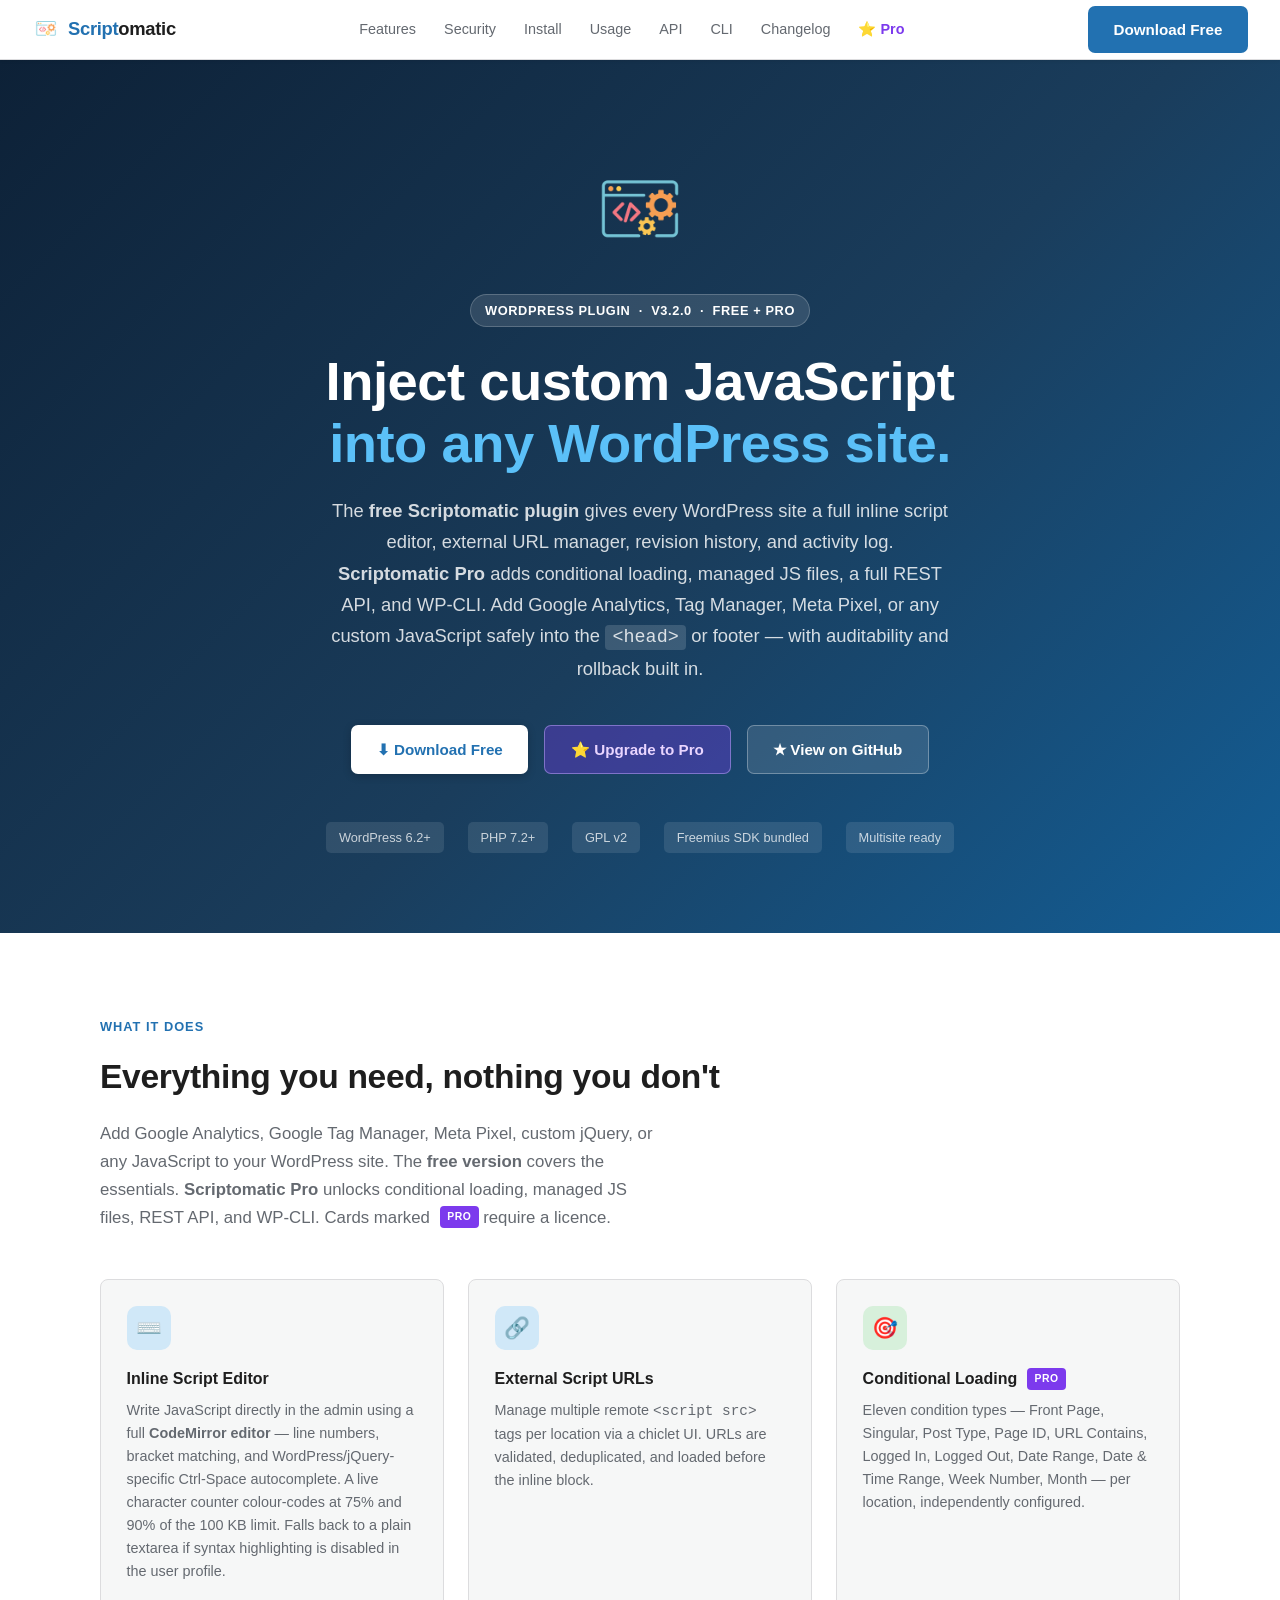
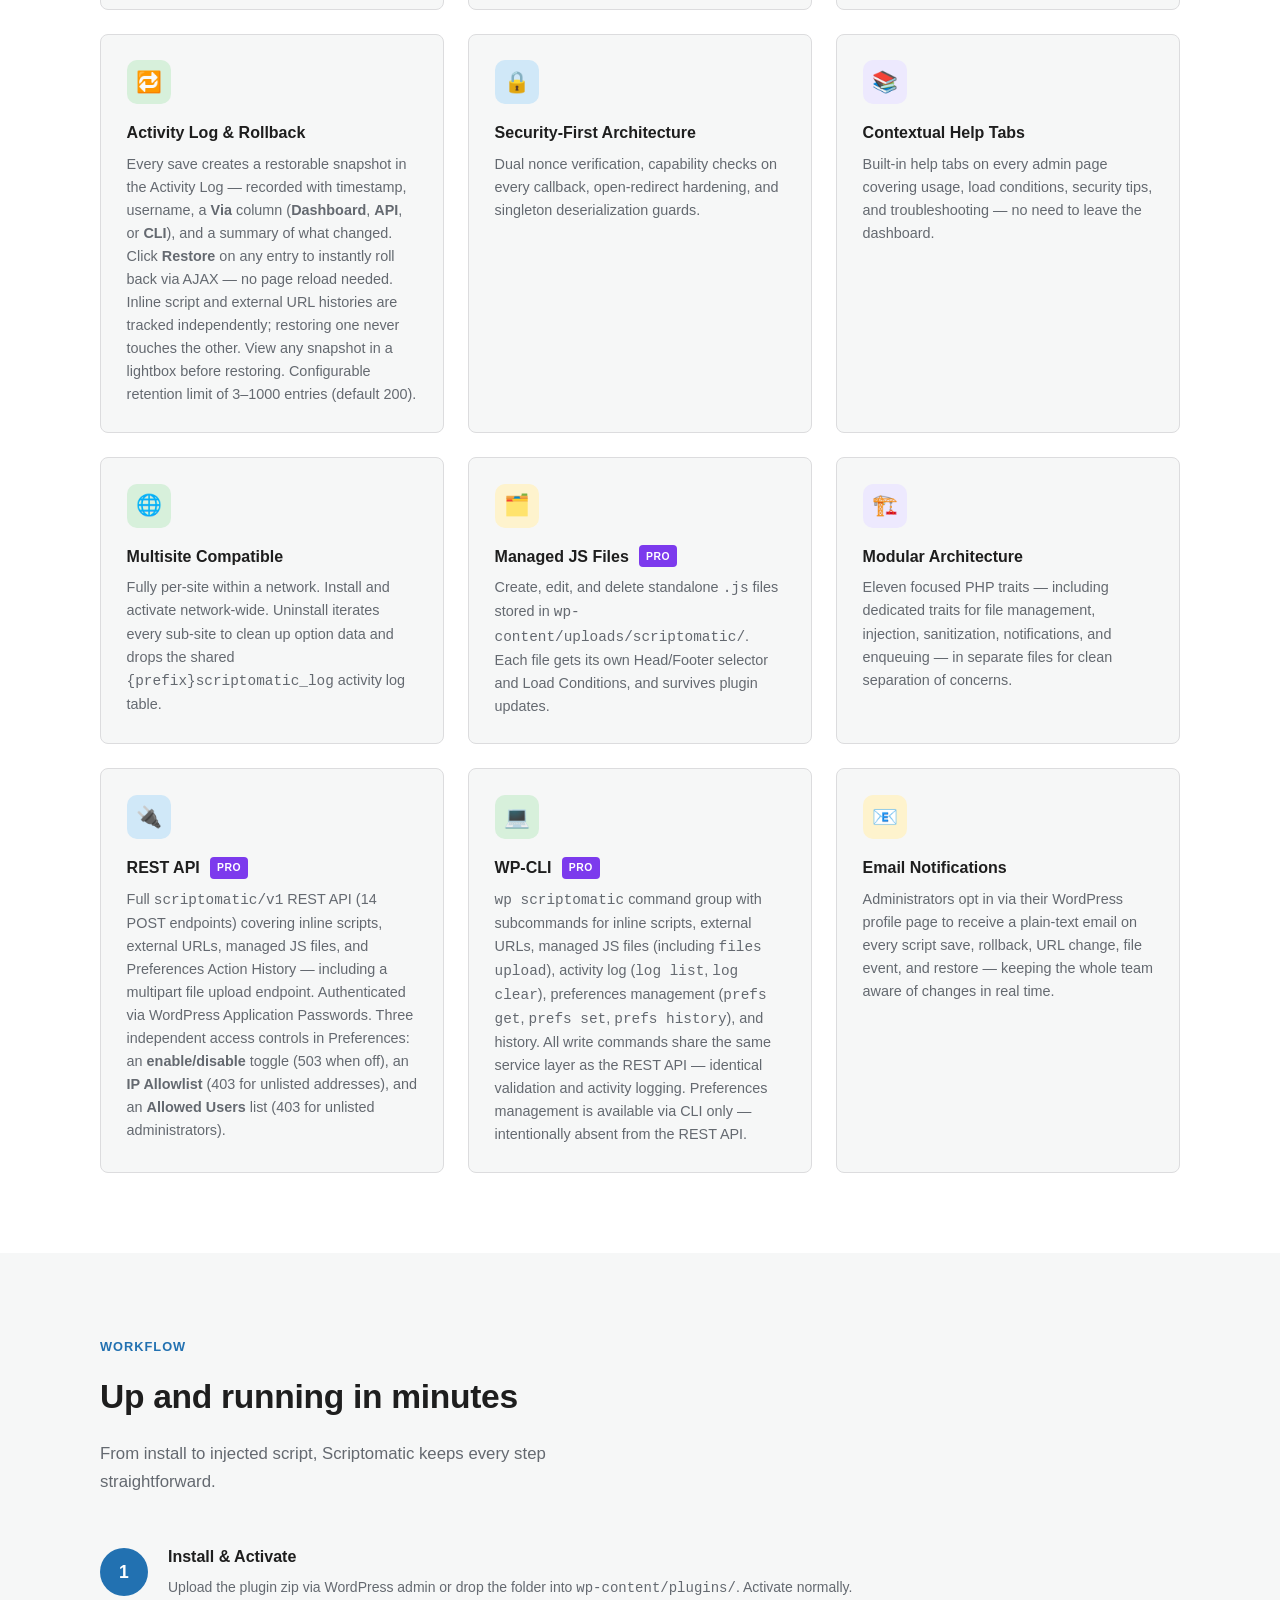
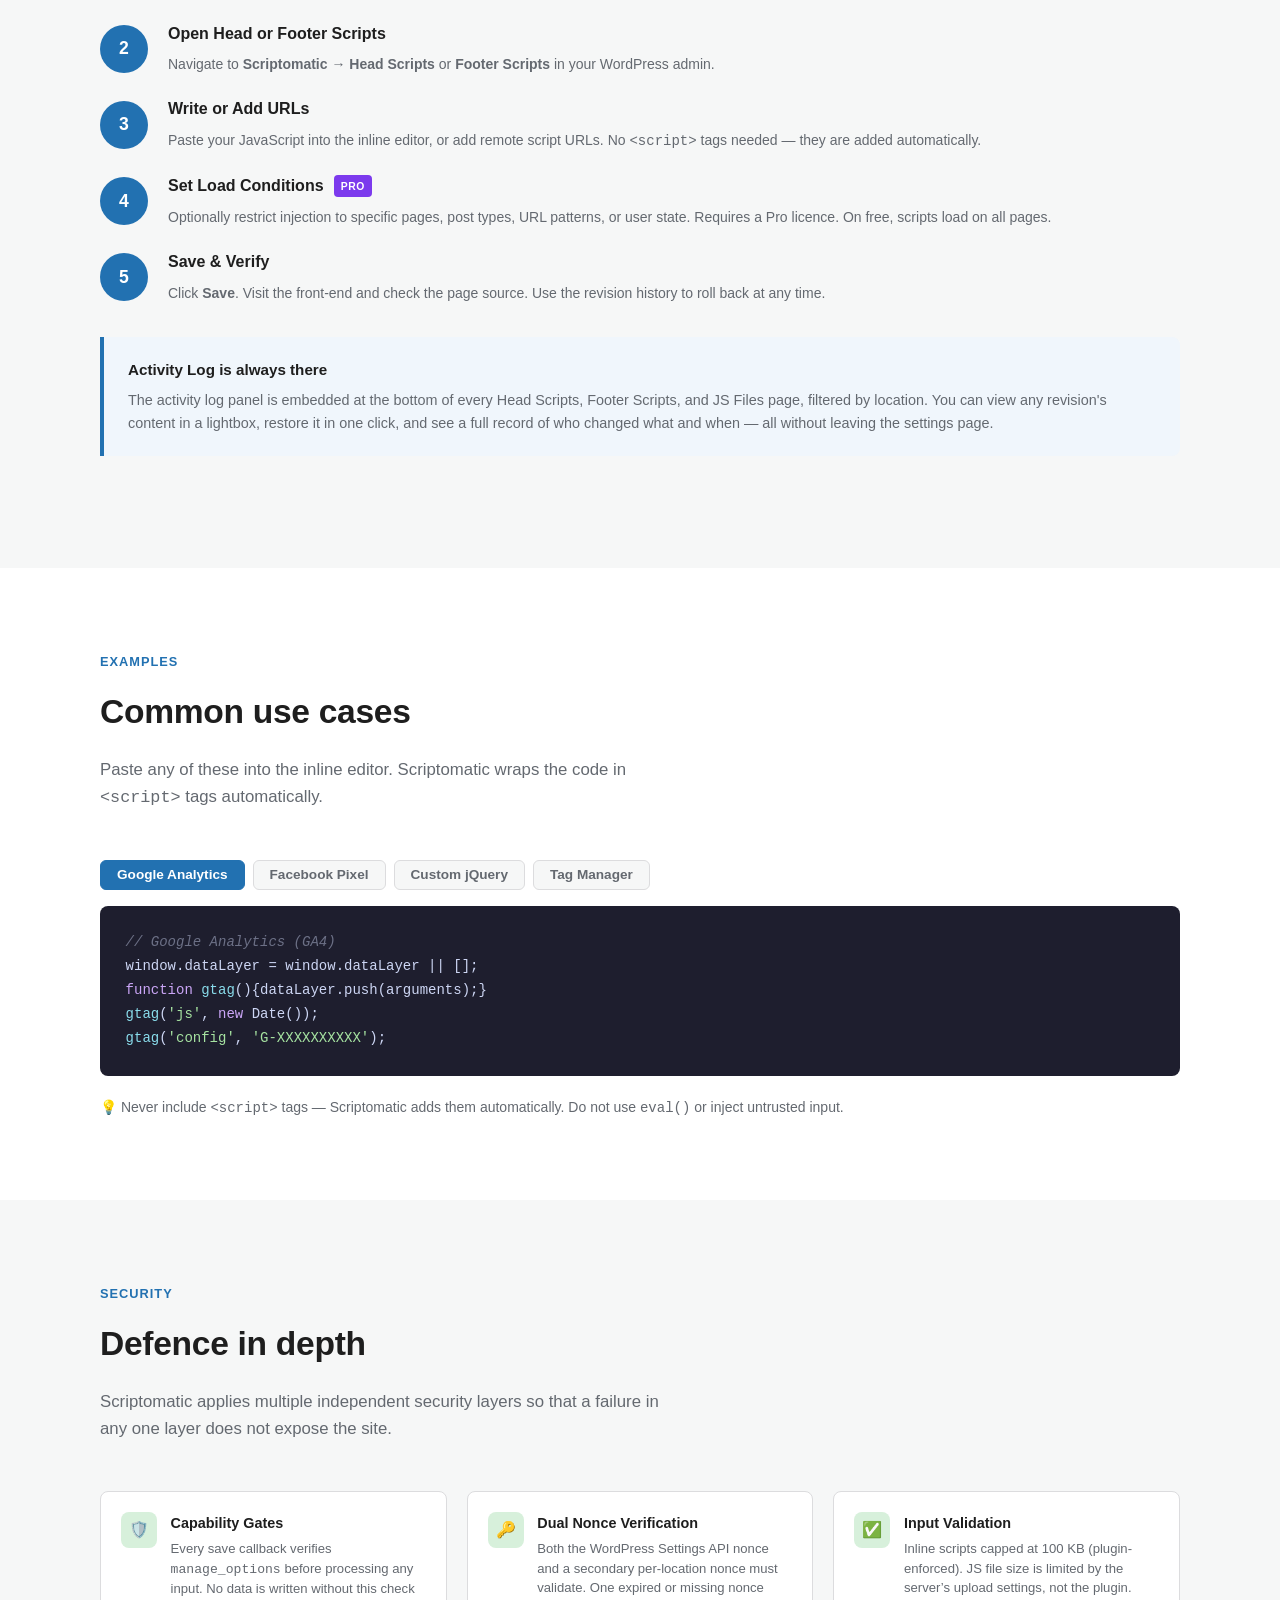
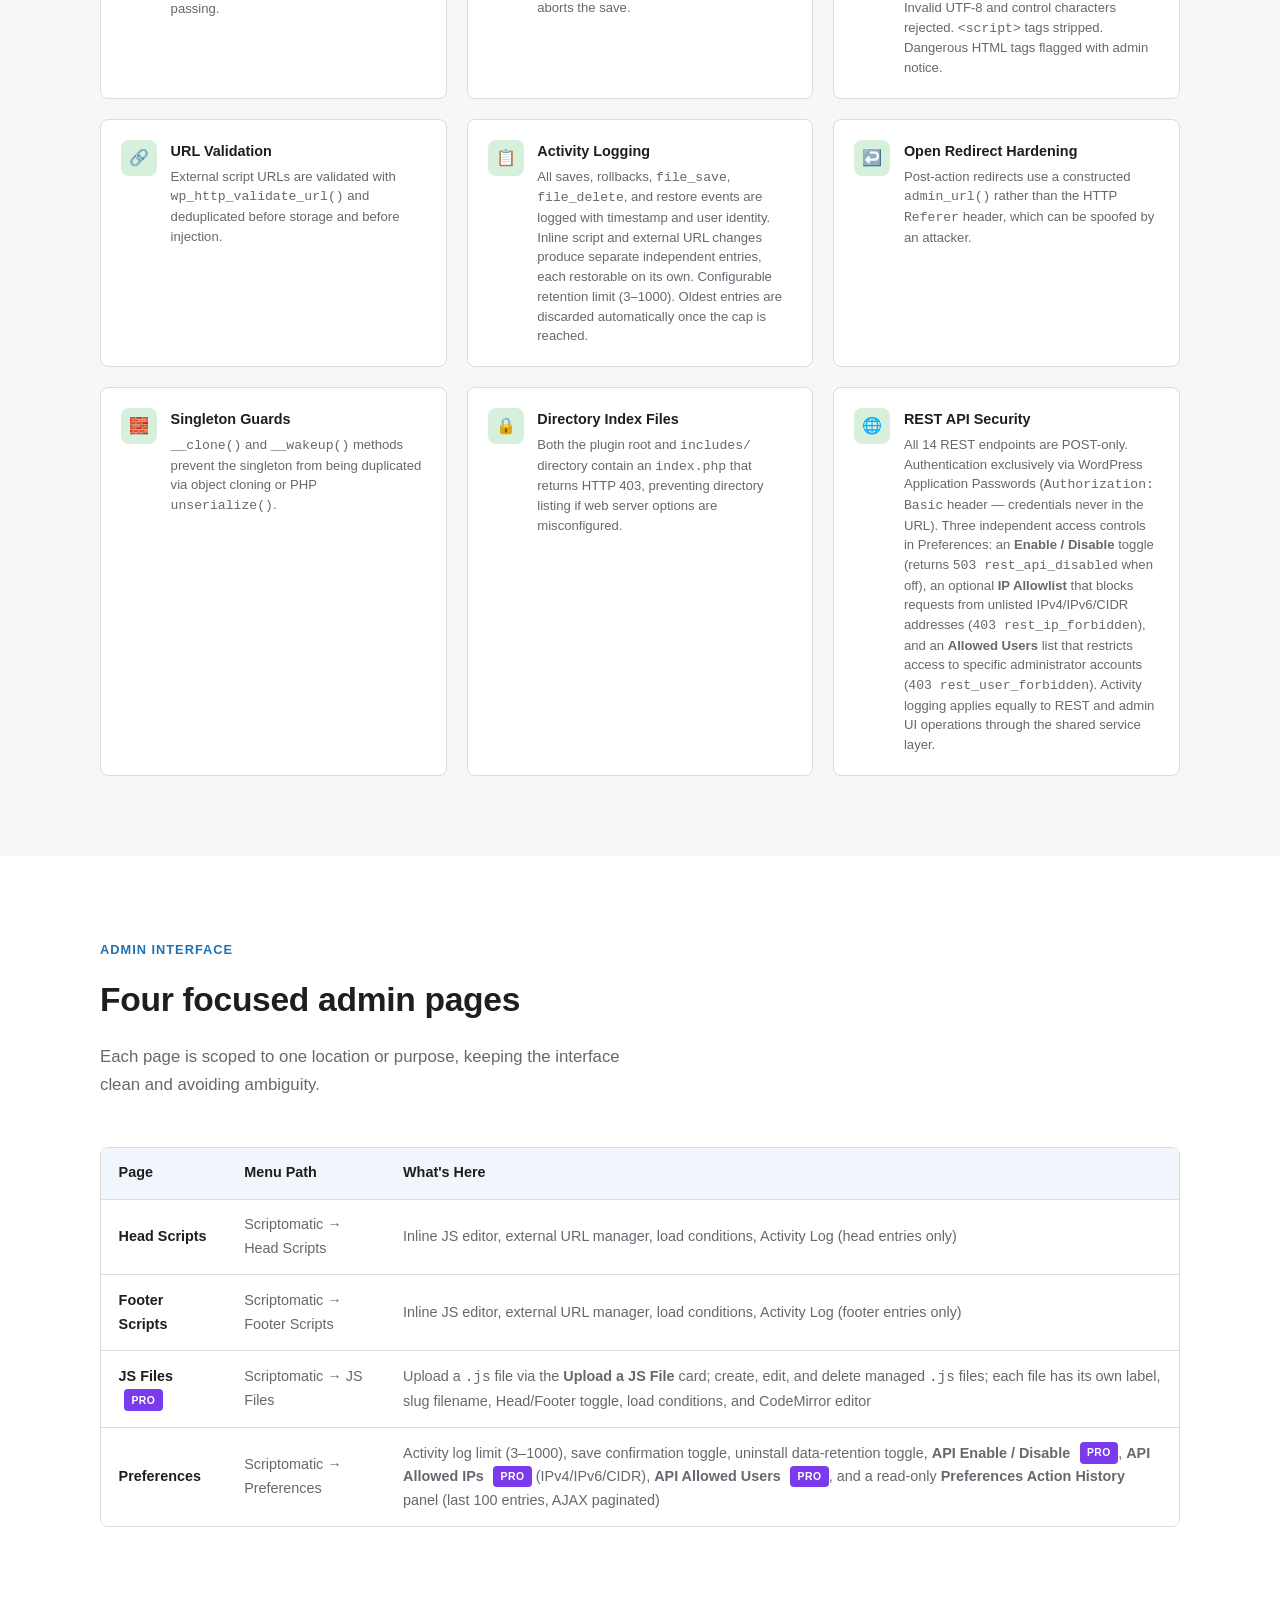
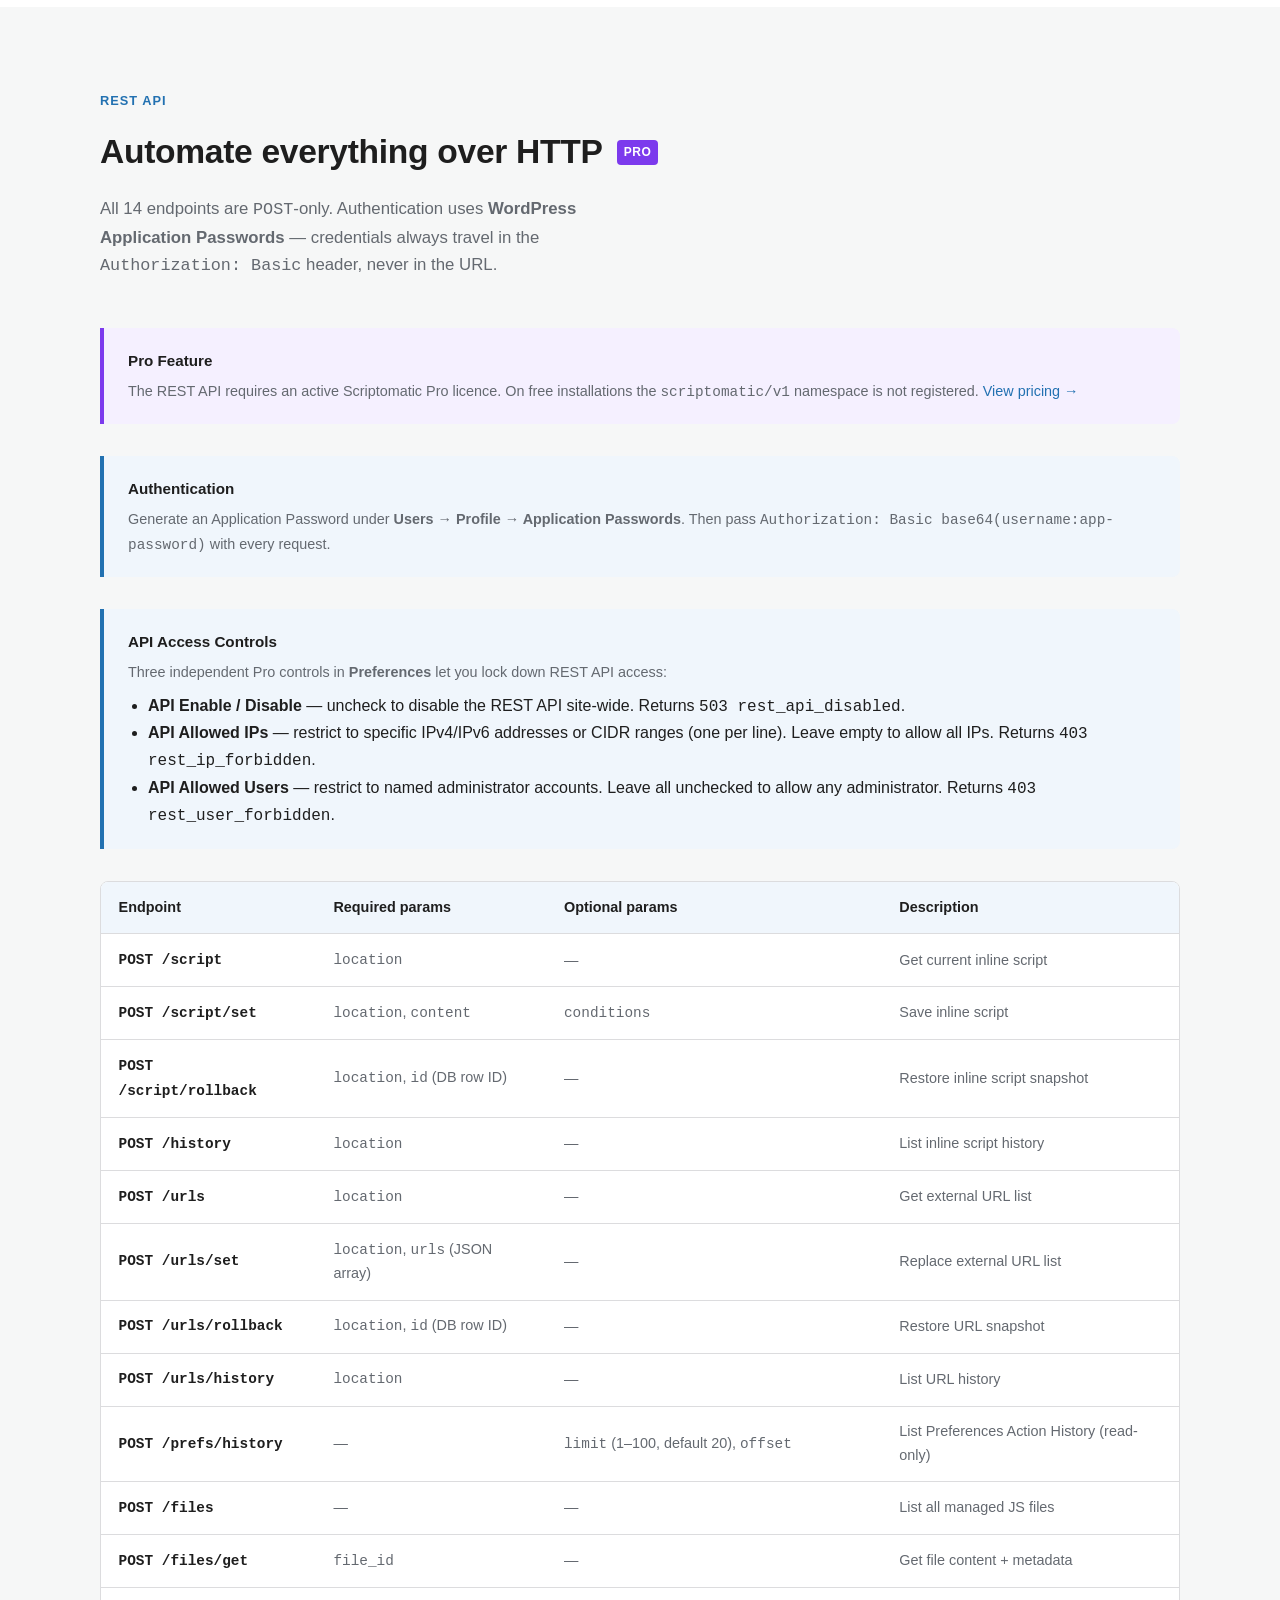
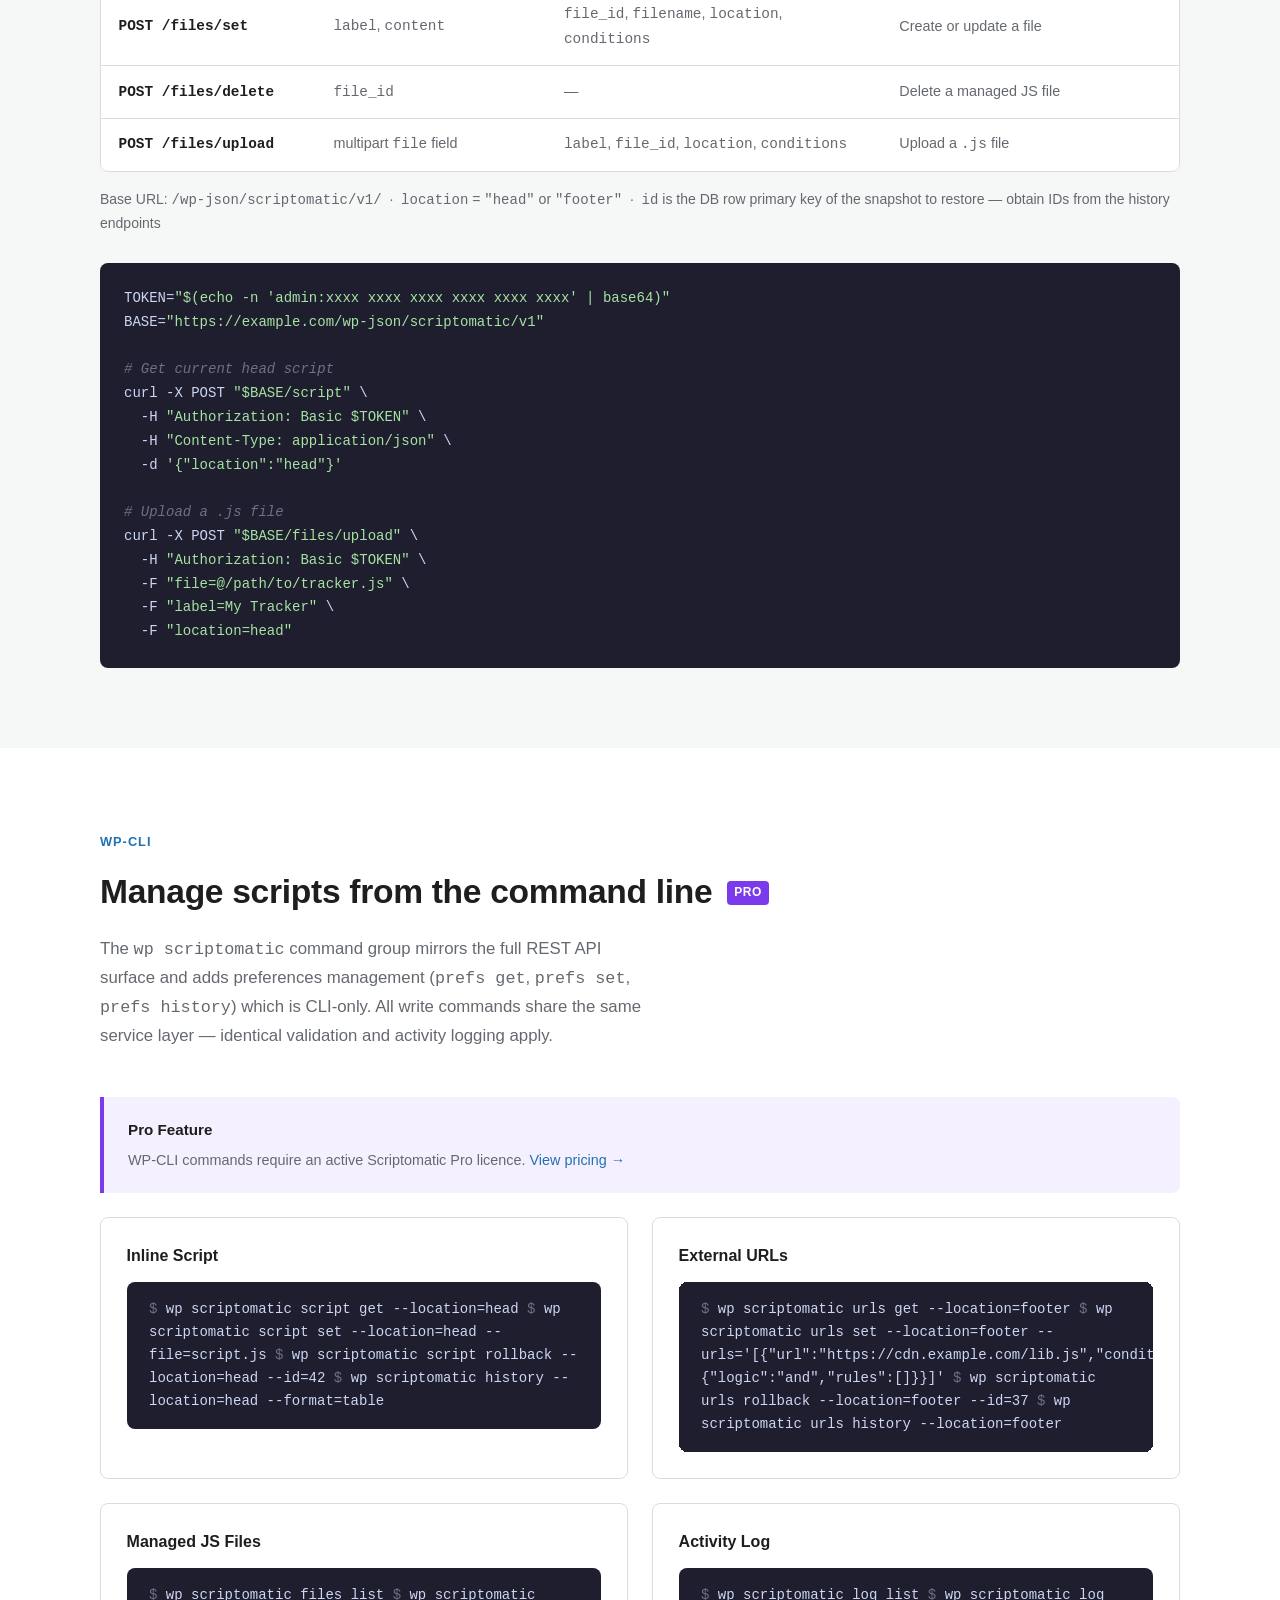
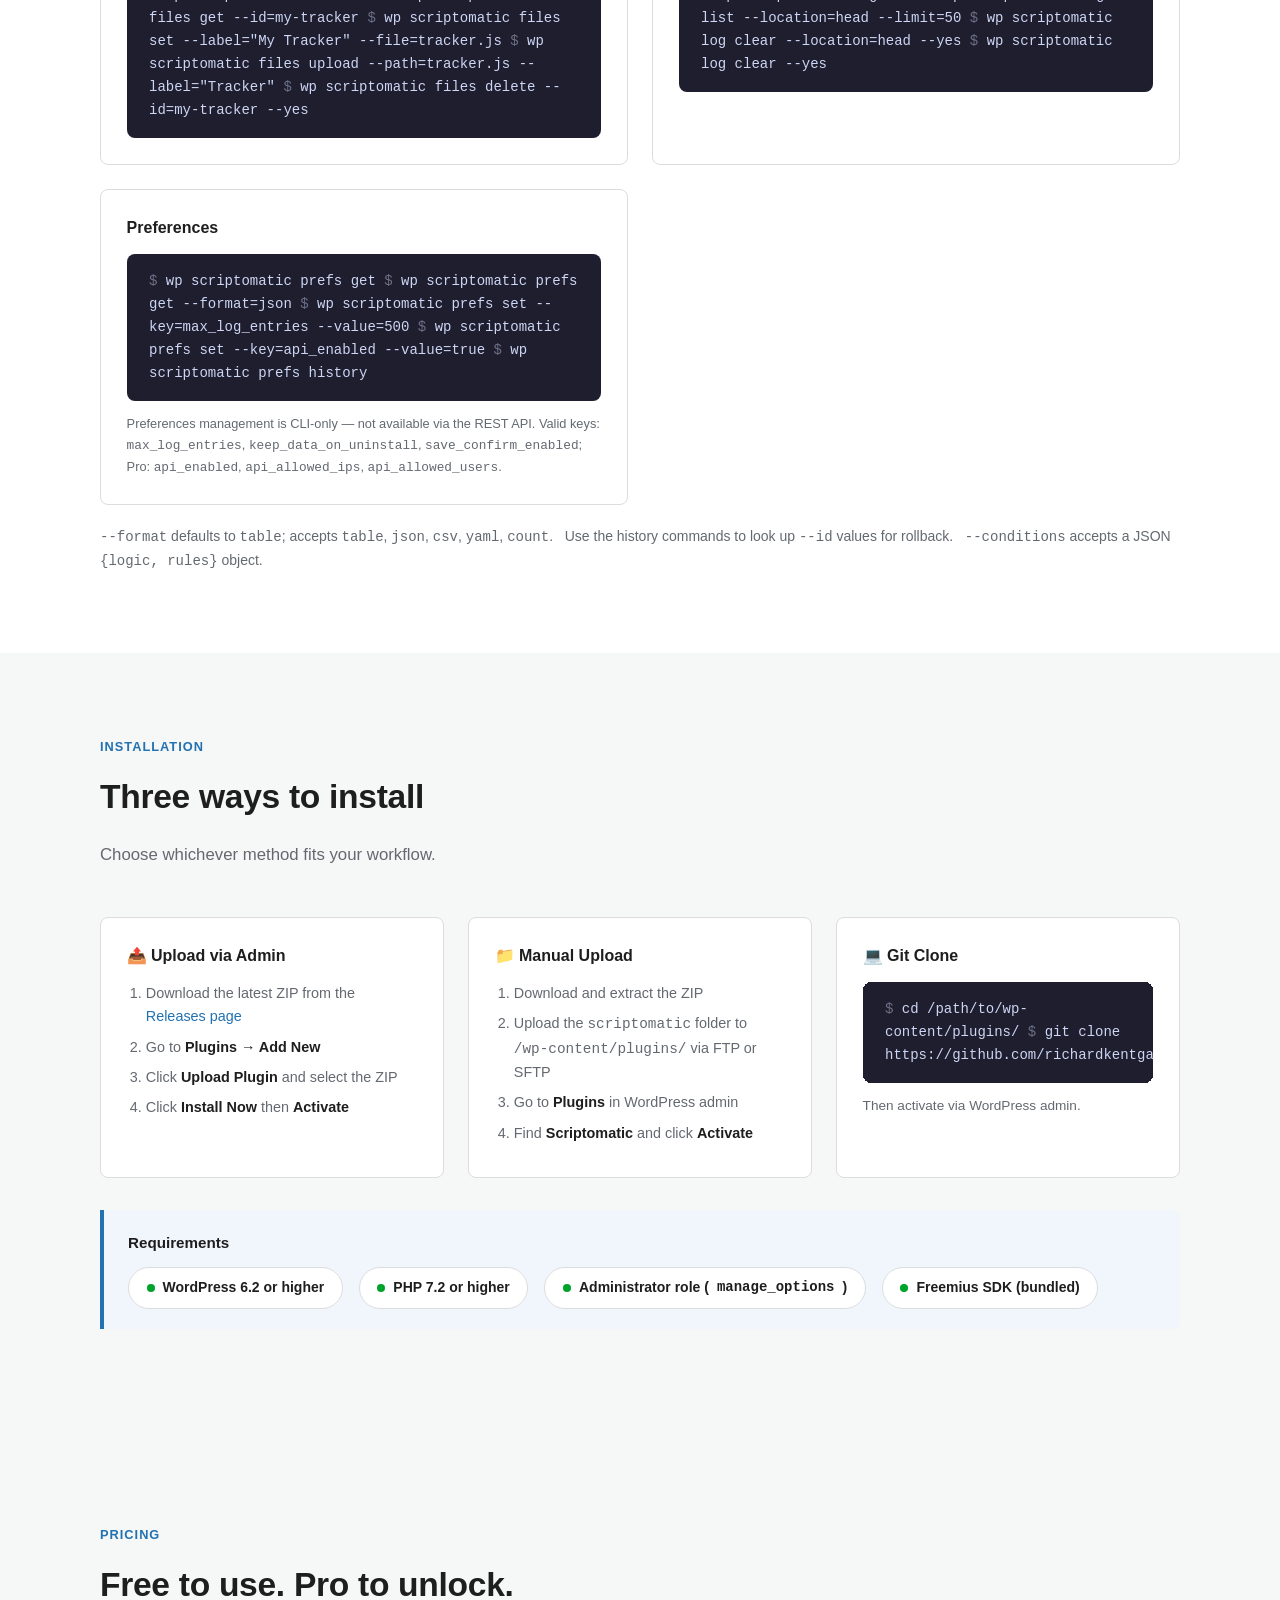
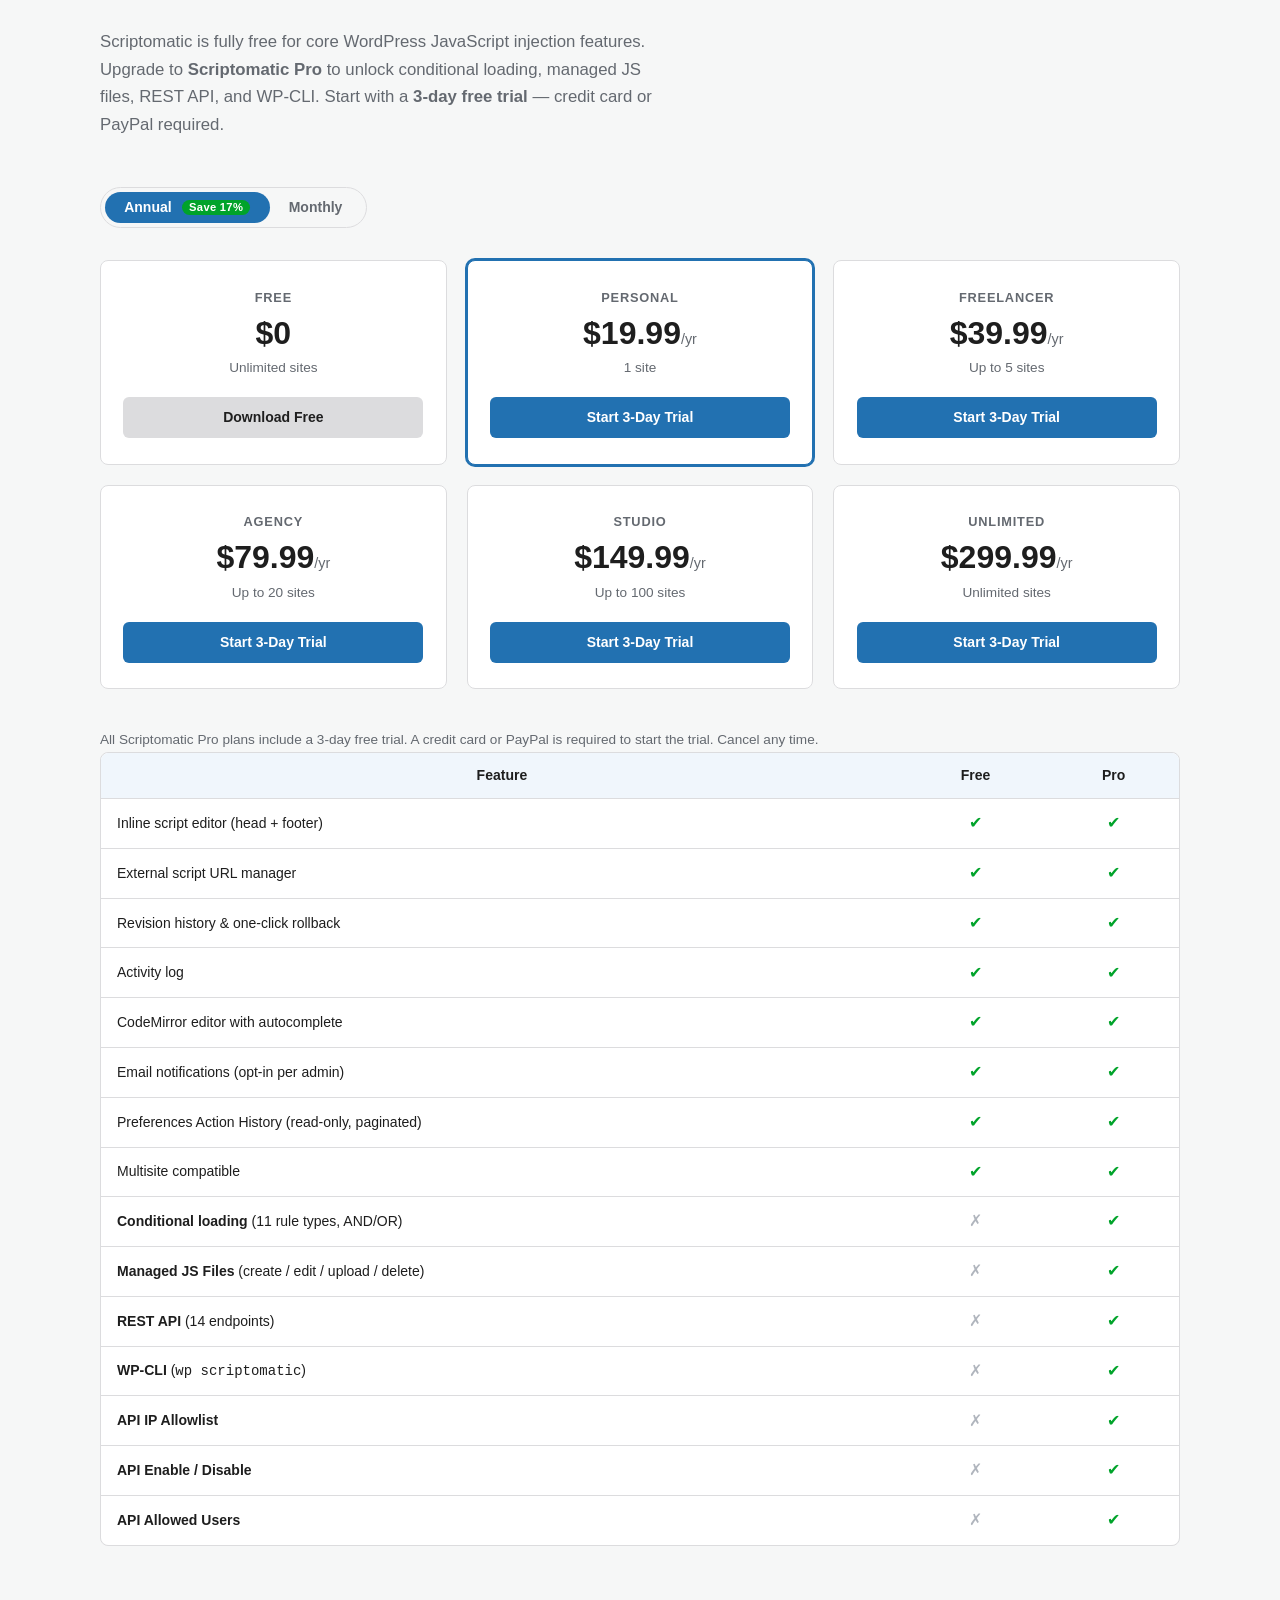
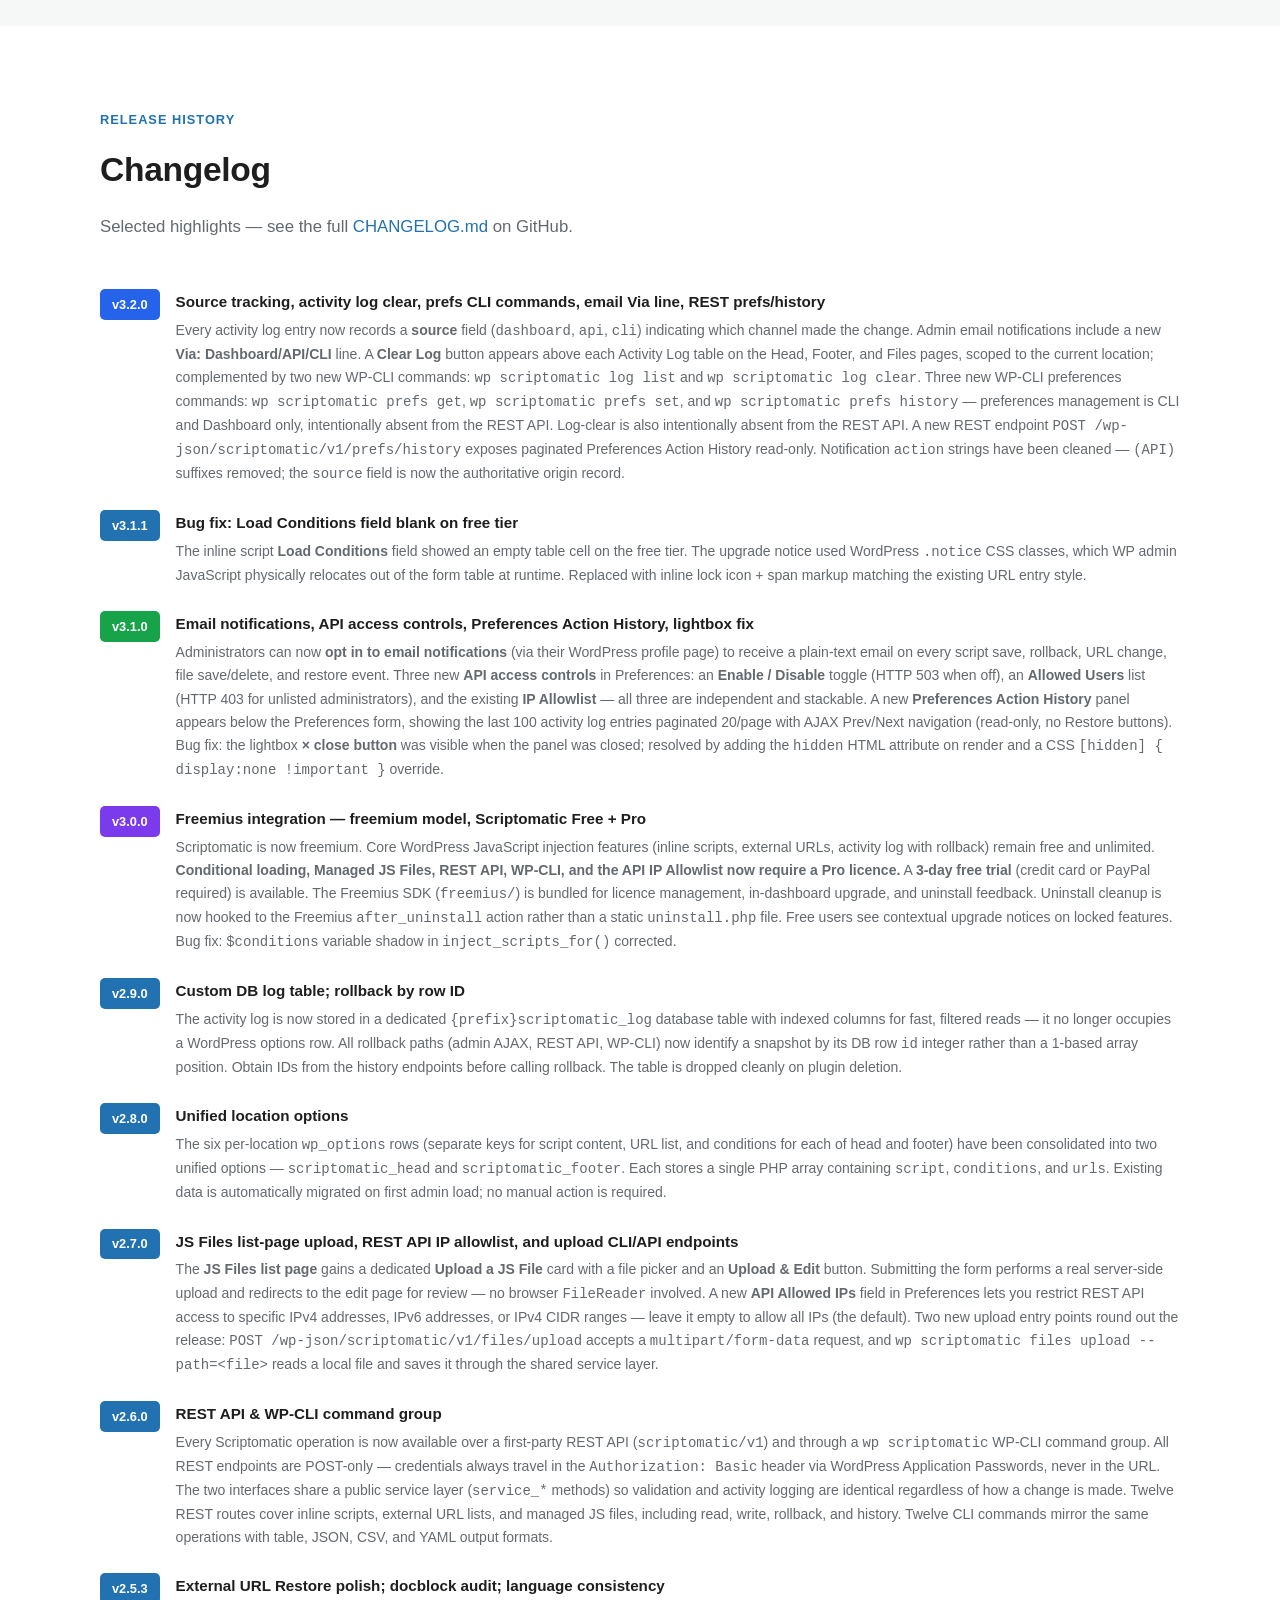
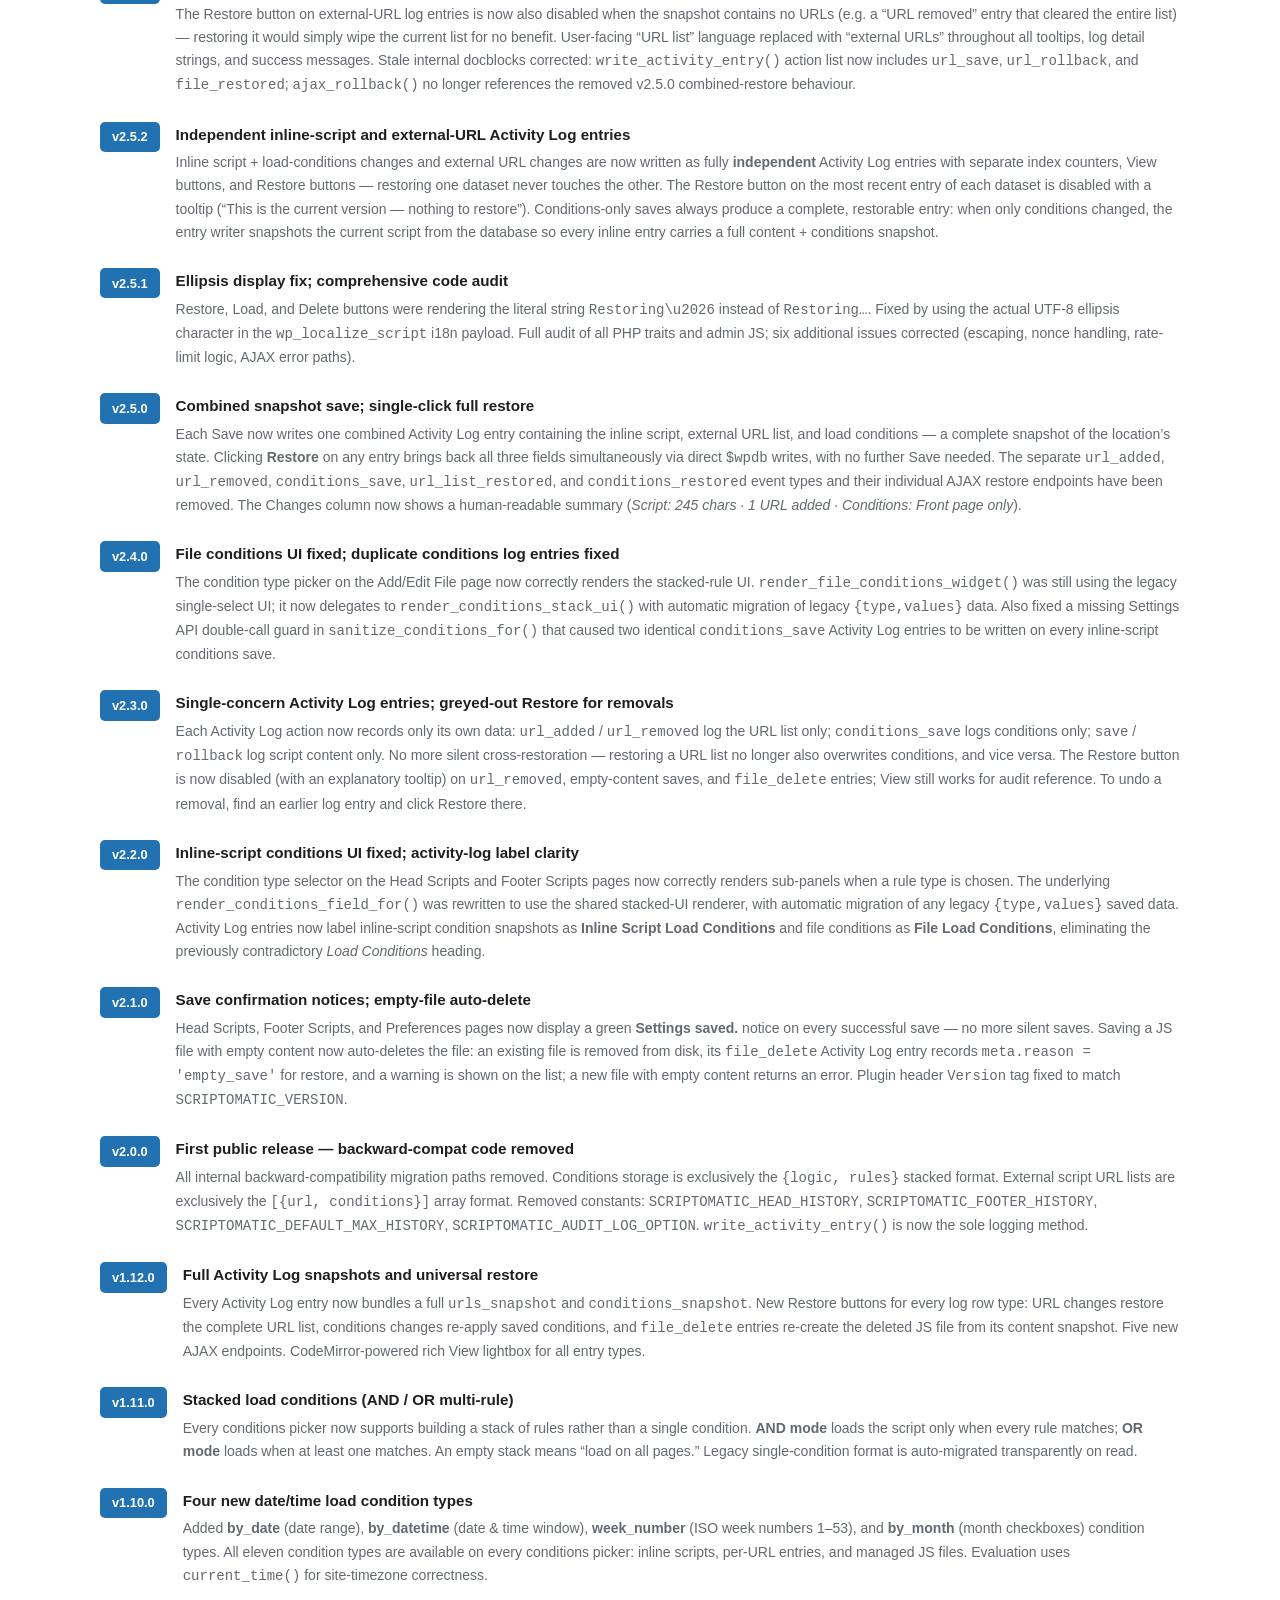
==== docs/index.html @ 3eabcb7c "fix: vertically center step numbers with heading+text block" ====
<!DOCTYPE html>
<html lang="en">
<head>
  <meta charset="UTF-8" />
  <meta name="viewport" content="width=device-width, initial-scale=1.0" />

  <!-- Primary SEO -->
  <title>Scriptomatic — WordPress JavaScript Injection Plugin | Free + Pro</title>
  <meta name="description" content="Scriptomatic is a free WordPress plugin to inject custom JavaScript into the &lt;head&gt; and footer of any WordPress site. Revision history, one-click rollback, conditional loading, REST API, and WP-CLI. Pro plans from $19.99/yr." />
  <meta name="keywords" content="WordPress JavaScript plugin, inject scripts WordPress, custom JavaScript WordPress, wp head scripts, wp footer scripts, conditional script loading, managed JS files, WordPress REST API plugin, WP-CLI WordPress, Google Analytics WordPress, Google Tag Manager WordPress, Facebook Pixel WordPress" />
  <meta name="author" content="Richard Kent Gates" />
  <meta name="application-name" content="Scriptomatic" />
  <meta name="robots" content="index, follow" />
  <link rel="canonical" href="https://scriptomatic.richardkentgates.com" />

  <!-- Open Graph -->
  <meta property="og:title" content="Scriptomatic — WordPress JavaScript Injection Plugin | Free + Pro" />
  <meta property="og:description" content="Inject custom JavaScript into the &lt;head&gt; and footer of any WordPress site. Revision history, rollback, conditional loading, REST API, and WP-CLI. Free core features + Pro plans from $19.99/yr." />
  <meta property="og:url" content="https://scriptomatic.richardkentgates.com" />
  <meta property="og:image" content="https://scriptomatic.richardkentgates.com/scriptomatic-logo.png" />
  <meta property="og:image:alt" content="Scriptomatic — WordPress JavaScript injection plugin" />
  <meta property="og:type" content="website" />
  <meta property="og:site_name" content="Scriptomatic" />
  <meta property="og:locale" content="en_US" />

  <!-- Twitter Card -->
  <meta name="twitter:card" content="summary_large_image" />
  <meta name="twitter:title" content="Scriptomatic — WordPress JavaScript Injection Plugin" />
  <meta name="twitter:description" content="Inject custom JavaScript into the head and footer of any WordPress site. Revision history, rollback, conditional loading, managed JS files, REST API, and WP-CLI." />
  <meta name="twitter:image" content="https://scriptomatic.richardkentgates.com/scriptomatic-logo.png" />
  <meta name="twitter:creator" content="@richardkentgates" />

  <link rel="icon" type="image/png" href="scriptomatic-favicon.png" />
  <style>
    *, *::before, *::after { box-sizing: border-box; margin: 0; padding: 0; }

    :root {
      --blue:     #2271b1;
      --blue-dk:  #135e96;
      --blue-lt:  #d0e8f8;
      --green:    #00a32a;
      --green-lt: #d7f0db;
      --bg:       #f6f7f7;
      --surface:  #ffffff;
      --border:   #dcdcde;
      --text:     #1e1e1e;
      --muted:    #646970;
      --code-bg:  #1e1e2e;
      --code-fg:  #cdd6f4;
      --radius:   8px;
      --shadow:   0 1px 4px rgba(0,0,0,.10), 0 4px 16px rgba(0,0,0,.06);
    }

    html { scroll-behavior: smooth; }

    body {
      font-family: -apple-system, BlinkMacSystemFont, "Segoe UI", Roboto, Oxygen, sans-serif;
      background: var(--bg);
      color: var(--text);
      line-height: 1.65;
      font-size: 16px;
    }

    a { color: var(--blue); text-decoration: none; }
    a:hover { text-decoration: underline; }

    /* ── NAV ── */
    nav {
      position: sticky; top: 0; z-index: 100;
      background: var(--surface);
      border-bottom: 1px solid var(--border);
      padding: 0 2rem;
      display: flex; align-items: center; justify-content: space-between;
      height: 60px;
      box-shadow: 0 1px 3px rgba(0,0,0,.08);
    }
    .nav-brand { font-weight: 700; font-size: 1.15rem; color: var(--text); letter-spacing: -.3px; display: flex; align-items: center; gap: .5rem; text-decoration: none; }
    .nav-title span { color: var(--blue); }
    .nav-logo { width: 28px; height: 28px; display: block; }
    .nav-links { display: flex; gap: 1.75rem; list-style: none; }
    .nav-links a { font-size: .9rem; color: var(--muted); font-weight: 500; }
    .nav-links a:hover { color: var(--blue); text-decoration: none; }
    .nav-cta {
      background: var(--blue); color: #fff;
      padding: .45rem 1.1rem; border-radius: 6px; font-size: .875rem; font-weight: 600;
    }
    .nav-cta:hover { background: var(--blue-dk); text-decoration: none; }

    /* ── HERO ── */
    .hero {
      background: linear-gradient(135deg, #0d2137 0%, #1a3d5c 55%, #135e96 100%);
      color: #fff;
      padding: 6rem 2rem 5rem;
      text-align: center;
    }
    .hero-logo { width: 110px; height: 110px; margin: 0 auto 1.75rem; display: block; }
    .hero-badge {
      display: inline-block;
      background: rgba(255,255,255,.12);
      border: 1px solid rgba(255,255,255,.2);
      border-radius: 20px;
      padding: .3rem .9rem;
      font-size: .8rem; font-weight: 600; letter-spacing: .6px;
      text-transform: uppercase; margin-bottom: 1.5rem;
    }
    .hero h1 {
      font-size: clamp(2.2rem, 5vw, 3.4rem);
      font-weight: 800; letter-spacing: -.5px;
      margin-bottom: 1.2rem; line-height: 1.15;
    }
    .hero h1 span { color: #5bc0f8; }
    .hero p {
      font-size: 1.15rem; max-width: 620px; margin: 0 auto 2.5rem;
      color: rgba(255,255,255,.82); line-height: 1.7;
    }
    .hero-actions { display: flex; gap: 1rem; justify-content: center; flex-wrap: wrap; }
    .btn {
      display: inline-flex; align-items: center; gap: .45rem;
      padding: .7rem 1.6rem; border-radius: 7px;
      font-size: .95rem; font-weight: 600; cursor: pointer;
      transition: transform .1s, box-shadow .1s;
    }
    .btn:hover { transform: translateY(-1px); text-decoration: none; }
    .btn-primary { background: #fff; color: var(--blue); box-shadow: 0 2px 8px rgba(0,0,0,.2); }
    .btn-primary:hover { box-shadow: 0 4px 16px rgba(0,0,0,.25); }
    .btn-ghost { background: rgba(255,255,255,.12); color: #fff; border: 1px solid rgba(255,255,255,.3); }
    .btn-ghost:hover { background: rgba(255,255,255,.2); }
    .hero-meta {
      margin-top: 3rem; display: flex; gap: 1.5rem; justify-content: center; flex-wrap: wrap;
    }
    .hero-meta span {
      background: rgba(255,255,255,.1); border-radius: 5px;
      padding: .3rem .8rem; font-size: .8rem; color: rgba(255,255,255,.75);
    }

    /* ── SECTIONS ── */
    section { padding: 5rem 2rem; }
    .container { max-width: 1080px; margin: 0 auto; }
    .section-label {
      display: inline-block;
      color: var(--blue); font-size: .8rem; font-weight: 700;
      letter-spacing: 1px; text-transform: uppercase; margin-bottom: .75rem;
    }
    h2 { font-size: clamp(1.6rem, 3vw, 2.1rem); font-weight: 800; letter-spacing: -.3px; margin-bottom: 1rem; }
    .section-intro { color: var(--muted); max-width: 560px; margin-bottom: 3rem; font-size: 1.05rem; }

    /* ── FEATURE GRID ── */
    .features-bg { background: var(--surface); }
    .feature-grid {
      display: grid;
      grid-template-columns: repeat(auto-fill, minmax(300px, 1fr));
      gap: 1.5rem;
    }
    .feature-card {
      background: var(--bg);
      border: 1px solid var(--border);
      border-radius: var(--radius);
      padding: 1.6rem;
      transition: box-shadow .2s, transform .2s;
    }
    .feature-card:hover { box-shadow: var(--shadow); transform: translateY(-2px); }
    .feature-icon {
      width: 44px; height: 44px; border-radius: 10px;
      display: flex; align-items: center; justify-content: center;
      font-size: 1.3rem; margin-bottom: 1rem;
    }
    .icon-blue  { background: var(--blue-lt); }
    .icon-green { background: var(--green-lt); }
    .icon-amber { background: #fef3cd; }
    .icon-purple{ background: #ede9fe; }
    .feature-card h3 { font-size: 1rem; font-weight: 700; margin-bottom: .4rem; }
    .feature-card p  { font-size: .9rem; color: var(--muted); line-height: 1.6; }

    /* ── HOW IT WORKS ── */
    .steps { display: flex; flex-direction: column; gap: 1.25rem; }
    .step { display: flex; align-items: center; gap: 1.25rem; }
    .step-num {
      flex-shrink: 0;
      width: 48px; height: 48px; border-radius: 50%;
      background: var(--blue); color: #fff;
      display: flex; align-items: center; justify-content: center;
      font-weight: 800; font-size: 1.1rem;
    }
    .step-body { display: flex; flex-direction: column; }
    .step-body h3 { font-size: 1rem; font-weight: 700; margin-bottom: .4rem; }
    .step-body p  { font-size: .875rem; color: var(--muted); }

    /* ── CODE EXAMPLES ── */
    .code-bg { background: var(--surface); }
    .code-tabs { display: flex; gap: .5rem; margin-bottom: 1rem; flex-wrap: wrap; }
    .code-tab {
      padding: .4rem 1rem; border-radius: 6px; border: 1px solid var(--border);
      font-size: .85rem; font-weight: 600; cursor: pointer; background: var(--bg); color: var(--muted);
    }
    .code-tab.active { background: var(--blue); color: #fff; border-color: var(--blue); }
    .code-block {
      background: var(--code-bg); color: var(--code-fg);
      border-radius: var(--radius); padding: 1.6rem;
      font-family: "SFMono-Regular", Consolas, "Liberation Mono", Menlo, monospace;
      font-size: .875rem; line-height: 1.7; overflow-x: auto;
      white-space: pre;
    }
    .code-block .c  { color: #6c7086; font-style: italic; }
    .code-block .s  { color: #a6e3a1; }
    .code-block .k  { color: #cba6f7; }
    .code-block .n  { color: #89dceb; }
    .code-panel { display: none; }
    .code-panel.active { display: block; }

    /* ── SECURITY ── */
    .security-grid {
      display: grid; grid-template-columns: repeat(auto-fill, minmax(260px, 1fr)); gap: 1.25rem;
    }
    .security-item {
      display: flex; gap: .85rem; align-items: flex-start;
      background: var(--surface); border: 1px solid var(--border);
      border-radius: var(--radius); padding: 1.25rem;
    }
    .security-icon {
      flex-shrink: 0; width: 36px; height: 36px; border-radius: 8px;
      background: var(--green-lt); display: flex; align-items: center; justify-content: center;
      font-size: 1rem;
    }
    .security-item h4 { font-size: .9rem; font-weight: 700; margin-bottom: .2rem; }
    .security-item p  { font-size: .82rem; color: var(--muted); line-height: 1.5; }

    /* ── INSTALL ── */
    .install-grid { display: grid; grid-template-columns: repeat(auto-fill, minmax(280px, 1fr)); gap: 1.5rem; }
    .install-card {
      background: var(--surface); border: 1px solid var(--border); border-radius: var(--radius);
      padding: 1.6rem;
    }
    .install-card h3 { font-size: 1rem; font-weight: 700; margin-bottom: .75rem; display: flex; align-items: center; gap: .5rem; }
    .install-card ol { padding-left: 1.2rem; }
    .install-card li { font-size: .9rem; color: var(--muted); margin-bottom: .4rem; }
    .install-card li strong { color: var(--text); }

    /* ── ADMIN PAGES TABLE ── */
    .table-wrap { overflow-x: auto; border-radius: var(--radius); border: 1px solid var(--border); }
    table { width: 100%; border-collapse: collapse; background: var(--surface); }
    thead { background: #f0f6fc; }
    th, td { padding: .85rem 1.1rem; font-size: .9rem; text-align: left; border-bottom: 1px solid var(--border); }
    th { font-weight: 700; color: var(--text); }
    td { color: var(--muted); }
    td:first-child { font-weight: 600; color: var(--text); }
    tr:last-child td { border-bottom: none; }

    /* ── REQUIREMENTS ── */
    .req-list { display: flex; gap: 1rem; flex-wrap: wrap; }
    .req-pill {
      display: flex; align-items: center; gap: .5rem;
      background: var(--surface); border: 1px solid var(--border); border-radius: 30px;
      padding: .5rem 1.1rem; font-size: .875rem; font-weight: 600;
    }
    .req-pill .dot { width: 8px; height: 8px; border-radius: 50%; background: var(--green); }

    /* ── INLINE SHELL ── */
    .shell {
      background: var(--code-bg); color: var(--code-fg);
      border-radius: var(--radius); padding: 1rem 1.4rem;
      font-family: "SFMono-Regular", Consolas, monospace;
      font-size: .875rem; overflow-x: auto;
    }
    .shell .prompt { color: #6c7086; user-select: none; }

    /* ── AUDIT / HISTORY HIGHLIGHT ── */
    .highlight-box {
      border-left: 4px solid var(--blue);
      background: #f0f6fc;
      padding: 1.25rem 1.5rem;
      border-radius: 0 var(--radius) var(--radius) 0;
      margin: 2rem 0;
    }
    .highlight-box h4 { font-size: .95rem; font-weight: 700; margin-bottom: .4rem; }
    .highlight-box p  { font-size: .9rem; color: var(--muted); }

    /* ── CHANGELOG SNIPPET ── */
    .changelog-item { display: flex; gap: 1rem; margin-bottom: 1.5rem; }
    .clog-version {
      flex-shrink: 0; background: var(--blue); color: #fff;
      border-radius: 5px; padding: .3rem .75rem;
      font-size: .8rem; font-weight: 700; height: fit-content;
    }
    .clog-body h4 { font-size: .95rem; font-weight: 700; margin-bottom: .3rem; }
    .clog-body p  { font-size: .875rem; color: var(--muted); }

    /* ── FOOTER ── */
    footer {
      background: #0d2137; color: rgba(255,255,255,.7);
      padding: 3rem 2rem; text-align: center;
    }
    footer a { color: #5bc0f8; }
    footer p { font-size: .9rem; line-height: 1.8; }
    .footer-links { display: flex; gap: 1.5rem; justify-content: center; flex-wrap: wrap; margin-bottom: 1.5rem; }
    .footer-links a { font-size: .875rem; }

    /* ── PRO BADGE ── */
    .pro-badge {
      display: inline-block;
      background: #7c3aed; color: #fff;
      font-size: .65rem; font-weight: 700; letter-spacing: .5px;
      text-transform: uppercase;
      padding: .15rem .45rem; border-radius: 4px;
      vertical-align: middle; margin-left: .35rem;
      position: relative; top: -1px;
    }

    /* ── PRICING ── */
    .pricing-grid {
      display: grid;
      grid-template-columns: repeat(3, 1fr);
      gap: 1.25rem;
      margin-bottom: 2.5rem;
    }
    @media (max-width: 860px) {
      .pricing-grid { grid-template-columns: repeat(2, 1fr); }
    }
    @media (max-width: 560px) {
      .pricing-grid { grid-template-columns: 1fr; }
    }
    .pricing-card {
      background: var(--surface); border: 1px solid var(--border); border-radius: var(--radius);
      padding: 1.6rem 1.4rem; text-align: center;
    }
    .pricing-card.featured {
      border-color: var(--blue); box-shadow: 0 0 0 2px var(--blue);
    }
    .pricing-card .plan-name { font-size: .8rem; font-weight: 700; text-transform: uppercase; letter-spacing: .8px; color: var(--muted); margin-bottom: .5rem; }
    .pricing-card .plan-price { font-size: 2rem; font-weight: 800; color: var(--text); line-height: 1.1; }
    .pricing-card .plan-price span { font-size: .9rem; font-weight: 400; color: var(--muted); }
    .pricing-card .plan-sites { font-size: .85rem; color: var(--muted); margin: .4rem 0 1.1rem; }
    .pricing-card .plan-cta {
      display: block; background: var(--blue); color: #fff;
      padding: .55rem 1rem; border-radius: 6px; font-size: .875rem; font-weight: 600;
      text-decoration: none;
    }
    .pricing-card .plan-cta:hover { background: var(--blue-dk); }
    .pricing-card.free .plan-cta { background: var(--border); color: var(--text); }
    .pricing-table { width: 100%; border-collapse: collapse; background: var(--surface); border-radius: var(--radius); overflow: hidden; }
    .pricing-table th, .pricing-table td { padding: .7rem 1rem; font-size: .875rem; border-bottom: 1px solid var(--border); text-align: center; }
    .pricing-table th { background: #f0f6fc; font-weight: 700; }
    .pricing-table td:first-child { text-align: left; font-weight: 500; color: var(--text); }
    .pricing-table tr:last-child td { border-bottom: none; }
    .chk { color: var(--green); font-size: 1rem; }
    .cross { color: #b0b5bd; font-size: 1rem; }

    /* ── BILLING TOGGLE ── */
    .billing-toggle {
      display: inline-flex; align-items: center;
      background: var(--bg); border: 1px solid var(--border); border-radius: 30px;
      padding: .25rem; gap: 0; margin-bottom: 2rem;
    }
    .billing-toggle button {
      background: none; border: none; cursor: pointer;
      padding: .45rem 1.2rem; border-radius: 26px;
      font-size: .875rem; font-weight: 600; color: var(--muted);
      transition: background .15s, color .15s;
    }
    .billing-toggle button.active {
      background: var(--blue); color: #fff;
    }
    .billing-badge {
      display: inline-block; background: var(--green); color: #fff;
      font-size: .7rem; font-weight: 700; letter-spacing: .3px;
      padding: .1rem .45rem; border-radius: 10px; margin-left: .4rem;
      vertical-align: middle; position: relative; top: -1px;
    }

    /* ── RESPONSIVE ── */
    @media (max-width: 640px) {
      nav { padding: 0 1rem; }
      .nav-links { display: none; }
      section { padding: 3.5rem 1.25rem; }
      .hero { padding: 4rem 1.25rem 3.5rem; }
    }
  </style>

  <!-- Schema.org structured data -->
  <script type="application/ld+json">
  {
    "@context": "https://schema.org",
    "@graph": [
      {
        "@type": "SoftwareApplication",
        "name": "Scriptomatic",
        "alternateName": "Scriptomatic Pro",
        "description": "WordPress plugin to inject custom JavaScript into the head and footer of any WordPress site. Includes inline script editor, external URL manager, revision history, one-click rollback, conditional loading, managed JS files, REST API, and WP-CLI.",
        "applicationCategory": "BusinessApplication",
        "applicationSubCategory": "WordPress Plugin",
        "operatingSystem": "WordPress 6.2 or higher, PHP 7.2 or higher",
        "softwareVersion": "3.2.0",
        "url": "https://scriptomatic.richardkentgates.com",
        "downloadUrl": "https://github.com/richardkentgates/scriptomatic/releases/latest",
        "screenshot": "https://scriptomatic.richardkentgates.com/scriptomatic-logo.png",
        "keywords": "WordPress JavaScript plugin, inject scripts, custom JavaScript, wp head scripts, wp footer scripts, conditional loading, WP-CLI, WordPress REST API",
        "license": "https://www.gnu.org/licenses/old-licenses/gpl-2.0.en.html",
        "author": {
          "@type": "Person",
          "name": "Richard Kent Gates",
          "url": "https://richardkentgates.com"
        },
        "offers": [
          {
            "@type": "Offer",
            "name": "Scriptomatic Free",
            "price": "0",
            "priceCurrency": "USD",
            "url": "https://github.com/richardkentgates/scriptomatic/releases/latest"
          },
          {
            "@type": "Offer",
            "name": "Scriptomatic Pro — Personal",
            "description": "Pro licence for 1 WordPress site. Includes conditional loading, managed JS files, REST API, and WP-CLI. $19.99/yr or $1.99/mo.",
            "price": "19.99",
            "priceCurrency": "USD",
            "url": "https://richardkentgates.com/scriptomatic"
          },
          {
            "@type": "Offer",
            "name": "Scriptomatic Pro — Freelancer",
            "description": "Pro licence for up to 5 WordPress sites. $39.99/yr or $3.99/mo.",
            "price": "39.99",
            "priceCurrency": "USD",
            "url": "https://richardkentgates.com/scriptomatic"
          },
          {
            "@type": "Offer",
            "name": "Scriptomatic Pro — Agency",
            "description": "Pro licence for up to 20 WordPress sites. $79.99/yr or $7.99/mo.",
            "price": "79.99",
            "priceCurrency": "USD",
            "url": "https://richardkentgates.com/scriptomatic"
          },
          {
            "@type": "Offer",
            "name": "Scriptomatic Pro — Studio",
            "description": "Pro licence for up to 100 WordPress sites. $149.99/yr or $14.99/mo.",
            "price": "149.99",
            "priceCurrency": "USD",
            "url": "https://richardkentgates.com/scriptomatic"
          },
          {
            "@type": "Offer",
            "name": "Scriptomatic Pro — Unlimited",
            "description": "Pro licence for unlimited WordPress sites. $299.99/yr or $29.99/mo.",
            "price": "299.99",
            "priceCurrency": "USD",
            "url": "https://richardkentgates.com/scriptomatic"
          }
        ]
      },
      {
        "@type": "WebSite",
        "name": "Scriptomatic",
        "url": "https://scriptomatic.richardkentgates.com",
        "description": "Official website for Scriptomatic, the WordPress JavaScript injection plugin."
      },
      {
        "@type": "Person",
        "name": "Richard Kent Gates",
        "url": "https://richardkentgates.com"
      }
    ]
  }
  </script>
</head>
<body>

<!-- NAV -->
<nav>
  <div class="nav-brand"><img src="scriptomatic-favicon.png" alt="Scriptomatic icon" class="nav-logo" /><span class="nav-title"><span>Script</span>omatic</span></div>
  <ul class="nav-links">
    <li><a href="#features">Features</a></li>
    <li><a href="#security">Security</a></li>
    <li><a href="#install">Install</a></li>
    <li><a href="#usage">Usage</a></li>
    <li><a href="#api">API</a></li>
    <li><a href="#cli">CLI</a></li>
    <li><a href="#changelog">Changelog</a></li>
    <li><a href="#pricing" style="color:#7c3aed;font-weight:700;">⭐ Pro</a></li>
  </ul>
  <a class="btn nav-cta" href="https://github.com/richardkentgates/scriptomatic/releases/latest">Download Free</a>
</nav>

<!-- HERO -->
<section class="hero">
  <img src="scriptomatic-logo.png" alt="Scriptomatic — WordPress JavaScript injection plugin" class="hero-logo" />
  <div class="hero-badge">WordPress Plugin &nbsp;·&nbsp; v3.2.0 &nbsp;·&nbsp; Free + Pro</div>
  <h1>Inject custom JavaScript<br/><span>into any WordPress site.</span></h1>
  <p>The <strong>free Scriptomatic plugin</strong> gives every WordPress site a full inline script editor, external URL manager, revision history, and activity log. <strong>Scriptomatic Pro</strong> adds conditional loading, managed JS files, a full REST API, and WP-CLI. Add Google Analytics, Tag Manager, Meta Pixel, or any custom JavaScript safely into the <code style="background:rgba(255,255,255,.15);padding:.1em .4em;border-radius:4px">&lt;head&gt;</code> or footer — with auditability and rollback built in.</p>
  <div class="hero-actions">
    <a class="btn btn-primary" href="https://github.com/richardkentgates/scriptomatic/releases/latest">
      ⬇ Download Free
    </a>
    <a class="btn btn-ghost" href="https://richardkentgates.com/scriptomatic" style="background:rgba(124,58,237,.35);border-color:rgba(196,167,255,.5);color:#e9d5ff;">
      ⭐ Upgrade to Pro
    </a>
    <a class="btn btn-ghost" href="https://github.com/richardkentgates/scriptomatic">
      ★ View on GitHub
    </a>
  </div>
  <div class="hero-meta">
    <span>WordPress 6.2+</span>
    <span>PHP 7.2+</span>
    <span>GPL v2</span>
    <span>Freemius SDK bundled</span>
    <span>Multisite ready</span>
  </div>
</section>

<!-- FEATURES -->
<section class="features-bg" id="features">
  <div class="container">
    <span class="section-label">What it does</span>
    <h2>Everything you need, nothing you don't</h2>
    <p class="section-intro">Add Google Analytics, Google Tag Manager, Meta Pixel, custom jQuery, or any JavaScript to your WordPress site. The <strong>free version</strong> covers the essentials. <strong>Scriptomatic Pro</strong> unlocks conditional loading, managed JS files, REST API, and WP-CLI. Cards marked <span class="pro-badge">Pro</span> require a licence.</p>
    <div class="feature-grid">

      <div class="feature-card">
        <div class="feature-icon icon-blue">⌨️</div>
        <h3>Inline Script Editor</h3>
        <p>Write JavaScript directly in the admin using a full <strong>CodeMirror editor</strong> — line numbers, bracket matching, and WordPress/jQuery-specific Ctrl-Space autocomplete. A live character counter colour-codes at 75% and 90% of the 100 KB limit. Falls back to a plain textarea if syntax highlighting is disabled in the user profile.</p>
      </div>

      <div class="feature-card">
        <div class="feature-icon icon-blue">🔗</div>
        <h3>External Script URLs</h3>
        <p>Manage multiple remote <code>&lt;script src&gt;</code> tags per location via a chiclet UI. URLs are validated, deduplicated, and loaded before the inline block.</p>
      </div>

      <div class="feature-card">
        <div class="feature-icon icon-green">🎯</div>
        <h3>Conditional Loading <span class="pro-badge">Pro</span></h3>
        <p>Eleven condition types — Front Page, Singular, Post Type, Page ID, URL Contains, Logged In, Logged Out, Date Range, Date &amp; Time Range, Week Number, Month — per location, independently configured.</p>
      </div>

      <div class="feature-card">
        <div class="feature-icon icon-green">🔁</div>
        <h3>Activity Log &amp; Rollback</h3>
        <p>Every save creates a restorable snapshot in the Activity Log — recorded with timestamp, username, a <strong>Via</strong> column (<strong>Dashboard</strong>, <strong>API</strong>, or <strong>CLI</strong>), and a summary of what changed. Click <strong>Restore</strong> on any entry to instantly roll back via AJAX — no page reload needed. Inline script and external URL histories are tracked independently; restoring one never touches the other. View any snapshot in a lightbox before restoring. Configurable retention limit of 3&ndash;1000 entries (default 200).</p>
      </div>

      <div class="feature-card">
        <div class="feature-icon icon-blue">🔒</div>
        <h3>Security-First Architecture</h3>
        <p>Dual nonce verification, capability checks on every callback, open-redirect hardening, and singleton deserialization guards.</p>
      </div>

      <div class="feature-card">
        <div class="feature-icon icon-purple">📚</div>
        <h3>Contextual Help Tabs</h3>
        <p>Built-in help tabs on every admin page covering usage, load conditions, security tips, and troubleshooting — no need to leave the dashboard.</p>
      </div>

      <div class="feature-card">
        <div class="feature-icon icon-green">🌐</div>
        <h3>Multisite Compatible</h3>
        <p>Fully per-site within a network. Install and activate network-wide. Uninstall iterates every sub-site to clean up option data and drops the shared <code>{prefix}scriptomatic_log</code> activity log table.</p>
      </div>

      <div class="feature-card">
        <div class="feature-icon icon-amber">🗂️</div>
        <h3>Managed JS Files <span class="pro-badge">Pro</span></h3>
        <p>Create, edit, and delete standalone <code>.js</code> files stored in <code>wp-content/uploads/scriptomatic/</code>. Each file gets its own Head/Footer selector and Load Conditions, and survives plugin updates.</p>
      </div>

      <div class="feature-card">
        <div class="feature-icon icon-purple">🏗️</div>
        <h3>Modular Architecture</h3>
        <p>Eleven focused PHP traits — including dedicated traits for file management, injection, sanitization, notifications, and enqueuing — in separate files for clean separation of concerns.</p>
      </div>

      <div class="feature-card">
        <div class="feature-icon icon-blue">🔌</div>
        <h3>REST API <span class="pro-badge">Pro</span></h3>
        <p>Full <code>scriptomatic/v1</code> REST API (14 POST endpoints) covering inline scripts, external URLs, managed JS files, and Preferences Action History &mdash; including a multipart file upload endpoint. Authenticated via WordPress Application Passwords. Three independent access controls in Preferences: an <strong>enable/disable</strong> toggle (503 when off), an <strong>IP Allowlist</strong> (403 for unlisted addresses), and an <strong>Allowed Users</strong> list (403 for unlisted administrators).</p>
      </div>

      <div class="feature-card">
        <div class="feature-icon icon-green">💻</div>
        <h3>WP-CLI <span class="pro-badge">Pro</span></h3>
        <p><code>wp scriptomatic</code> command group with subcommands for inline scripts, external URLs, managed JS files (including <code>files upload</code>), activity log (<code>log list</code>, <code>log clear</code>), preferences management (<code>prefs get</code>, <code>prefs set</code>, <code>prefs history</code>), and history. All write commands share the same service layer as the REST API &mdash; identical validation and activity logging. Preferences management is available via CLI only &mdash; intentionally absent from the REST API.</p>
      </div>

      <div class="feature-card">
        <div class="feature-icon icon-amber">📧</div>
        <h3>Email Notifications</h3>
        <p>Administrators opt in via their WordPress profile page to receive a plain-text email on every script save, rollback, URL change, file event, and restore &mdash; keeping the whole team aware of changes in real time.</p>
      </div>



    </div>
  </div>
</section>

<!-- HOW IT WORKS -->
<section id="how-it-works">
  <div class="container">
    <span class="section-label">Workflow</span>
    <h2>Up and running in minutes</h2>
    <p class="section-intro">From install to injected script, Scriptomatic keeps every step straightforward.</p>
    <div class="steps">
      <div class="step">
        <div class="step-num">1</div>
        <div class="step-body">
          <h3>Install &amp; Activate</h3>
          <p>Upload the plugin zip via WordPress admin or drop the folder into <code>wp-content/plugins/</code>. Activate normally.</p>
        </div>
      </div>
      <div class="step">
        <div class="step-num">2</div>
        <div class="step-body">
          <h3>Open Head or Footer Scripts</h3>
          <p>Navigate to <strong>Scriptomatic → Head Scripts</strong> or <strong>Footer Scripts</strong> in your WordPress admin.</p>
        </div>
      </div>
      <div class="step">
        <div class="step-num">3</div>
        <div class="step-body">
          <h3>Write or Add URLs</h3>
          <p>Paste your JavaScript into the inline editor, or add remote script URLs. No <code>&lt;script&gt;</code> tags needed — they are added automatically.</p>
        </div>
      </div>
      <div class="step">
        <div class="step-num">4</div>
        <div class="step-body">
          <h3>Set Load Conditions <span class="pro-badge">Pro</span></h3>
          <p>Optionally restrict injection to specific pages, post types, URL patterns, or user state. Requires a Pro licence. On free, scripts load on all pages.</p>
        </div>
      </div>
      <div class="step">
        <div class="step-num">5</div>
        <div class="step-body">
          <h3>Save &amp; Verify</h3>
          <p>Click <strong>Save</strong>. Visit the front-end and check the page source. Use the revision history to roll back at any time.</p>
        </div>
      </div>
    </div>

    <div class="highlight-box">
      <h4>Activity Log is always there</h4>
      <p>The activity log panel is embedded at the bottom of every Head Scripts, Footer Scripts, and JS Files page, filtered by location. You can view any revision's content in a lightbox, restore it in one click, and see a full record of who changed what and when — all without leaving the settings page.</p>
    </div>
  </div>
</section>

<!-- CODE EXAMPLES -->
<section class="code-bg" id="usage">
  <div class="container">
    <span class="section-label">Examples</span>
    <h2>Common use cases</h2>
    <p class="section-intro">Paste any of these into the inline editor. Scriptomatic wraps the code in <code>&lt;script&gt;</code> tags automatically.</p>

    <div class="code-tabs">
      <button class="code-tab active" onclick="showTab('ga')">Google Analytics</button>
      <button class="code-tab" onclick="showTab('fbpixel')">Facebook Pixel</button>
      <button class="code-tab" onclick="showTab('jquery')">Custom jQuery</button>
      <button class="code-tab" onclick="showTab('gtm')">Tag Manager</button>
    </div>

    <div id="tab-ga" class="code-panel active">
      <div class="code-block"><span class="c">// Google Analytics (GA4)</span>
window.dataLayer = window.dataLayer || [];
<span class="k">function</span> <span class="n">gtag</span>(){dataLayer.push(arguments);}
<span class="n">gtag</span>(<span class="s">'js'</span>, <span class="k">new</span> Date());
<span class="n">gtag</span>(<span class="s">'config'</span>, <span class="s">'G-XXXXXXXXXX'</span>);</div>
    </div>

    <div id="tab-fbpixel" class="code-panel">
      <div class="code-block"><span class="c">// Meta (Facebook) Pixel</span>
!<span class="k">function</span>(f,b,e,v,n,t,s){
  <span class="k">if</span>(f.fbq)<span class="k">return</span>;n=f.fbq=<span class="k">function</span>(){
    n.callMethod ? n.callMethod.apply(n,arguments) : n.queue.push(arguments)
  };
  <span class="k">if</span>(!f._fbq)f._fbq=n;n.push=n;n.loaded=!0;n.version=<span class="s">'2.0'</span>;
  n.queue=[];t=b.createElement(e);t.async=!0;
  t.src=v;s=b.getElementsByTagName(e)[0];
  s.parentNode.insertBefore(t,s)
}(window,document,<span class="s">'script'</span>,<span class="s">'https://connect.facebook.net/en_US/fbevents.js'</span>);

<span class="n">fbq</span>(<span class="s">'init'</span>, <span class="s">'YOUR_PIXEL_ID'</span>);
<span class="n">fbq</span>(<span class="s">'track'</span>, <span class="s">'PageView'</span>);</div>
    </div>

    <div id="tab-jquery" class="code-panel">
      <div class="code-block"><span class="c">// Custom jQuery — runs after DOM is ready</span>
jQuery(document).<span class="n">ready</span>(<span class="k">function</span>($) {
    <span class="n">console</span>.log(<span class="s">'Scriptomatic loaded.'</span>);

    $(<span class="s">'.my-button'</span>).<span class="n">on</span>(<span class="s">'click'</span>, <span class="k">function</span>() {
        $(<span class="s">'.my-panel'</span>).<span class="n">toggleClass</span>(<span class="s">'active'</span>);
    });
});</div>
    </div>

    <div id="tab-gtm" class="code-panel">
      <div class="code-block"><span class="c">// Google Tag Manager — add to Head Scripts</span>
(<span class="k">function</span>(w,d,s,l,i){
  w[l]=w[l]||[];w[l].push({<span class="s">'gtm.start'</span>:
  <span class="k">new</span> Date().getTime(),event:<span class="s">'gtm.js'</span>});
  <span class="k">var</span> f=d.getElementsByTagName(s)[0],
  j=d.createElement(s),dl=l!=<span class="s">'dataLayer'</span>?<span class="s">'&amp;l='</span>+l:<span class="s">''</span>;
  j.async=<span class="k">true</span>;
  j.src=<span class="s">'https://www.googletagmanager.com/gtm.js?id='</span>+i+dl;
  f.parentNode.insertBefore(j,f);
})(window,document,<span class="s">'script'</span>,<span class="s">'dataLayer'</span>,<span class="s">'GTM-XXXXXXX'</span>);</div>
    </div>

    <p style="margin-top:1.25rem;font-size:.875rem;color:var(--muted);">
      💡 Never include <code>&lt;script&gt;</code> tags — Scriptomatic adds them automatically. Do not use <code>eval()</code> or inject untrusted input.
    </p>
  </div>
</section>

<!-- SECURITY -->
<section id="security">
  <div class="container">
    <span class="section-label">Security</span>
    <h2>Defence in depth</h2>
    <p class="section-intro">Scriptomatic applies multiple independent security layers so that a failure in any one layer does not expose the site.</p>
    <div class="security-grid">

      <div class="security-item">
        <div class="security-icon">🛡️</div>
        <div>
          <h4>Capability Gates</h4>
          <p>Every save callback verifies <code>manage_options</code> before processing any input. No data is written without this check passing.</p>
        </div>
      </div>

      <div class="security-item">
        <div class="security-icon">🔑</div>
        <div>
          <h4>Dual Nonce Verification</h4>
          <p>Both the WordPress Settings API nonce and a secondary per-location nonce must validate. One expired or missing nonce aborts the save.</p>
        </div>
      </div>



      <div class="security-item">
        <div class="security-icon">✅</div>
        <div>
          <h4>Input Validation</h4>
          <p>Inline scripts capped at 100&nbsp;KB (plugin-enforced). JS file size is limited by the server&rsquo;s upload settings, not the plugin. Invalid UTF-8 and control characters rejected. <code>&lt;script&gt;</code> tags stripped. Dangerous HTML tags flagged with admin notice.</p>
        </div>
      </div>

      <div class="security-item">
        <div class="security-icon">🔗</div>
        <div>
          <h4>URL Validation</h4>
          <p>External script URLs are validated with <code>wp_http_validate_url()</code> and deduplicated before storage and before injection.</p>
        </div>
      </div>

      <div class="security-item">
        <div class="security-icon">📋</div>
        <div>
          <h4>Activity Logging</h4>
          <p>All saves, rollbacks, <code>file_save</code>, <code>file_delete</code>, and restore events are logged with timestamp and user identity. Inline script and external URL changes produce separate independent entries, each restorable on its own. Configurable retention limit (3&ndash;1000). Oldest entries are discarded automatically once the cap is reached.</p>
        </div>
      </div>

      <div class="security-item">
        <div class="security-icon">↩️</div>
        <div>
          <h4>Open Redirect Hardening</h4>
          <p>Post-action redirects use a constructed <code>admin_url()</code> rather than the HTTP <code>Referer</code> header, which can be spoofed by an attacker.</p>
        </div>
      </div>

      <div class="security-item">
        <div class="security-icon">🧱</div>
        <div>
          <h4>Singleton Guards</h4>
          <p><code>__clone()</code> and <code>__wakeup()</code> methods prevent the singleton from being duplicated via object cloning or PHP <code>unserialize()</code>.</p>
        </div>
      </div>

      <div class="security-item">
        <div class="security-icon">🔒</div>
        <div>
          <h4>Directory Index Files</h4>
          <p>Both the plugin root and <code>includes/</code> directory contain an <code>index.php</code> that returns HTTP 403, preventing directory listing if web server options are misconfigured.</p>
        </div>
      </div>

      <div class="security-item">
        <div class="security-icon">🌐</div>
        <div>
          <h4>REST API Security</h4>
          <p>All 14 REST endpoints are POST-only. Authentication exclusively via WordPress Application Passwords (<code>Authorization: Basic</code> header &mdash; credentials never in the URL). Three independent access controls in Preferences: an <strong>Enable / Disable</strong> toggle (returns <code>503 rest_api_disabled</code> when off), an optional <strong>IP Allowlist</strong> that blocks requests from unlisted IPv4/IPv6/CIDR addresses (<code>403 rest_ip_forbidden</code>), and an <strong>Allowed Users</strong> list that restricts access to specific administrator accounts (<code>403 rest_user_forbidden</code>). Activity logging applies equally to REST and admin UI operations through the shared service layer.</p>
        </div>
      </div>

    </div>
  </div>
</section>

<!-- ADMIN PAGES -->
<section class="features-bg" id="admin">
  <div class="container">
    <span class="section-label">Admin Interface</span>
    <h2>Four focused admin pages</h2>
    <p class="section-intro">Each page is scoped to one location or purpose, keeping the interface clean and avoiding ambiguity.</p>

    <div class="table-wrap">
      <table>
        <thead>
          <tr>
            <th>Page</th>
            <th>Menu Path</th>
            <th>What's Here</th>
          </tr>
        </thead>
        <tbody>
          <tr>
            <td>Head Scripts</td>
            <td>Scriptomatic → Head Scripts</td>
            <td>Inline JS editor, external URL manager, load conditions, Activity Log (head entries only)</td>
          </tr>
          <tr>
            <td>Footer Scripts</td>
            <td>Scriptomatic → Footer Scripts</td>
            <td>Inline JS editor, external URL manager, load conditions, Activity Log (footer entries only)</td>
          </tr>
          <tr>
            <td>JS Files <span class="pro-badge">Pro</span></td>
            <td>Scriptomatic → JS Files</td>
            <td>Upload a <code>.js</code> file via the <strong>Upload a JS File</strong> card; create, edit, and delete managed <code>.js</code> files; each file has its own label, slug filename, Head/Footer toggle, load conditions, and CodeMirror editor</td>
          </tr>
          <tr>
            <td>Preferences</td>
            <td>Scriptomatic → Preferences</td>
            <td>Activity log limit (3–1000), save confirmation toggle, uninstall data-retention toggle, <strong>API Enable / Disable</strong> <span class="pro-badge">Pro</span>, <strong>API Allowed IPs</strong> <span class="pro-badge">Pro</span> (IPv4/IPv6/CIDR), <strong>API Allowed Users</strong> <span class="pro-badge">Pro</span>, and a read-only <strong>Preferences Action History</strong> panel (last 100 entries, AJAX paginated)</td>
          </tr>
        </tbody>
      </table>
    </div>
  </div>
</section>

<!-- REST API -->
<section id="api">
  <div class="container">
    <span class="section-label">REST API</span>
    <h2>Automate everything over HTTP <span class="pro-badge" style="font-size:.75rem;">Pro</span></h2>
    <p class="section-intro">All 14 endpoints are <code>POST</code>-only. Authentication uses <strong>WordPress Application Passwords</strong> — credentials always travel in the <code>Authorization: Basic</code> header, never in the URL.</p>
    <div class="highlight-box" style="margin-bottom:2rem;border-color:#7c3aed;background:#f5f0ff;">
      <h4>Pro Feature</h4>
      <p>The REST API requires an active Scriptomatic Pro licence. On free installations the <code>scriptomatic/v1</code> namespace is not registered. <a href="#pricing">View pricing →</a></p>
    </div>

    <div class="highlight-box" style="margin-bottom:2rem;">
      <h4>Authentication</h4>
      <p>Generate an Application Password under <strong>Users → Profile → Application Passwords</strong>. Then pass <code>Authorization: Basic base64(username:app-password)</code> with every request.</p>
    </div>

    <div class="highlight-box" style="margin-bottom:2rem;">
      <h4>API Access Controls</h4>
      <p>Three independent Pro controls in <strong>Preferences</strong> let you lock down REST API access:</p>
      <ul style="margin:.5rem 0 0 1.25rem;">
        <li><strong>API Enable / Disable</strong> &mdash; uncheck to disable the REST API site-wide. Returns <code>503 rest_api_disabled</code>.</li>
        <li><strong>API Allowed IPs</strong> &mdash; restrict to specific IPv4/IPv6 addresses or CIDR ranges (one per line). Leave empty to allow all IPs. Returns <code>403 rest_ip_forbidden</code>.</li>
        <li><strong>API Allowed Users</strong> &mdash; restrict to named administrator accounts. Leave all unchecked to allow any administrator. Returns <code>403 rest_user_forbidden</code>.</li>
      </ul>
    </div>

    <div class="table-wrap">
      <table>
        <thead>
          <tr>
            <th>Endpoint</th>
            <th>Required params</th>
            <th>Optional params</th>
            <th>Description</th>
          </tr>
        </thead>
        <tbody>
          <tr><td><code>POST /script</code></td><td><code>location</code></td><td>—</td><td>Get current inline script</td></tr>
          <tr><td><code>POST /script/set</code></td><td><code>location</code>, <code>content</code></td><td><code>conditions</code></td><td>Save inline script</td></tr>
          <tr><td><code>POST /script/rollback</code></td><td><code>location</code>, <code>id</code> (DB row ID)</td><td>—</td><td>Restore inline script snapshot</td></tr>
          <tr><td><code>POST /history</code></td><td><code>location</code></td><td>—</td><td>List inline script history</td></tr>
          <tr><td><code>POST /urls</code></td><td><code>location</code></td><td>—</td><td>Get external URL list</td></tr>
          <tr><td><code>POST /urls/set</code></td><td><code>location</code>, <code>urls</code> (JSON array)</td><td>—</td><td>Replace external URL list</td></tr>
          <tr><td><code>POST /urls/rollback</code></td><td><code>location</code>, <code>id</code> (DB row ID)</td><td>—</td><td>Restore URL snapshot</td></tr>
          <tr><td><code>POST /urls/history</code></td><td><code>location</code></td><td>—</td><td>List URL history</td></tr>
          <tr><td><code>POST /prefs/history</code></td><td>—</td><td><code>limit</code> (1–100, default 20), <code>offset</code></td><td>List Preferences Action History (read-only)</td></tr>
          <tr><td><code>POST /files</code></td><td>—</td><td>—</td><td>List all managed JS files</td></tr>
          <tr><td><code>POST /files/get</code></td><td><code>file_id</code></td><td>—</td><td>Get file content + metadata</td></tr>
          <tr><td><code>POST /files/set</code></td><td><code>label</code>, <code>content</code></td><td><code>file_id</code>, <code>filename</code>, <code>location</code>, <code>conditions</code></td><td>Create or update a file</td></tr>
          <tr><td><code>POST /files/delete</code></td><td><code>file_id</code></td><td>—</td><td>Delete a managed JS file</td></tr>
          <tr><td><code>POST /files/upload</code></td><td>multipart <code>file</code> field</td><td><code>label</code>, <code>file_id</code>, <code>location</code>, <code>conditions</code></td><td>Upload a <code>.js</code> file</td></tr>
        </tbody>
      </table>
    </div>

    <p style="margin-top:1rem;font-size:.875rem;color:var(--muted);">
      Base URL: <code>/wp-json/scriptomatic/v1/</code> &nbsp;·&nbsp;
      <code>location</code> = <code>"head"</code> or <code>"footer"</code> &nbsp;·&nbsp;
      <code>id</code> is the DB row primary key of the snapshot to restore &mdash; obtain IDs from the history endpoints
    </p>

    <div class="code-bg" style="background:var(--code-bg);border-radius:var(--radius);padding:1.5rem;margin-top:1.75rem;">
      <div class="code-block" style="padding:0;background:none;">TOKEN=<span class="s">"$(echo -n 'admin:xxxx xxxx xxxx xxxx xxxx xxxx' | base64)"</span>
BASE=<span class="s">"https://example.com/wp-json/scriptomatic/v1"</span>

<span class="c"># Get current head script</span>
curl -X POST <span class="s">"$BASE/script"</span> \
  -H <span class="s">"Authorization: Basic $TOKEN"</span> \
  -H <span class="s">"Content-Type: application/json"</span> \
  -d <span class="s">'{"location":"head"}'</span>

<span class="c"># Upload a .js file</span>
curl -X POST <span class="s">"$BASE/files/upload"</span> \
  -H <span class="s">"Authorization: Basic $TOKEN"</span> \
  -F <span class="s">"file=@/path/to/tracker.js"</span> \
  -F <span class="s">"label=My Tracker"</span> \
  -F <span class="s">"location=head"</span></div>
    </div>
  </div>
</section>

<!-- WP-CLI -->
<section class="features-bg" id="cli">
  <div class="container">
    <span class="section-label">WP-CLI</span>
    <h2>Manage scripts from the command line <span class="pro-badge" style="font-size:.75rem;">Pro</span></h2>
    <p class="section-intro">The <code>wp scriptomatic</code> command group mirrors the full REST API surface and adds preferences management (<code>prefs get</code>, <code>prefs set</code>, <code>prefs history</code>) which is CLI-only. All write commands share the same service layer &mdash; identical validation and activity logging apply.</p>
    <div class="highlight-box" style="margin-bottom:1.5rem;border-color:#7c3aed;background:#f5f0ff;">
      <h4>Pro Feature</h4>
      <p>WP-CLI commands require an active Scriptomatic Pro licence. <a href="#pricing">View pricing →</a></p>
    </div>

    <div style="display:grid;grid-template-columns:repeat(auto-fill,minmax(440px,1fr));gap:1.5rem;margin-top:1.25rem;">

      <div class="install-card">
        <h3>Inline Script</h3>
        <div class="shell">
<span class="prompt">$ </span>wp scriptomatic script get --location=head
<span class="prompt">$ </span>wp scriptomatic script set --location=head --file=script.js
<span class="prompt">$ </span>wp scriptomatic script rollback --location=head --id=42
<span class="prompt">$ </span>wp scriptomatic history --location=head --format=table</div>
      </div>

      <div class="install-card">
        <h3>External URLs</h3>
        <div class="shell">
<span class="prompt">$ </span>wp scriptomatic urls get --location=footer
<span class="prompt">$ </span>wp scriptomatic urls set --location=footer --urls='[{"url":"https://cdn.example.com/lib.js","conditions":{"logic":"and","rules":[]}}]'
<span class="prompt">$ </span>wp scriptomatic urls rollback --location=footer --id=37
<span class="prompt">$ </span>wp scriptomatic urls history --location=footer</div>
      </div>

      <div class="install-card">
        <h3>Managed JS Files</h3>
        <div class="shell">
<span class="prompt">$ </span>wp scriptomatic files list
<span class="prompt">$ </span>wp scriptomatic files get --id=my-tracker
<span class="prompt">$ </span>wp scriptomatic files set --label="My Tracker" --file=tracker.js
<span class="prompt">$ </span>wp scriptomatic files upload --path=tracker.js --label="Tracker"
<span class="prompt">$ </span>wp scriptomatic files delete --id=my-tracker --yes</div>
      </div>

      <div class="install-card">
        <h3>Activity Log</h3>
        <div class="shell">
<span class="prompt">$ </span>wp scriptomatic log list
<span class="prompt">$ </span>wp scriptomatic log list --location=head --limit=50
<span class="prompt">$ </span>wp scriptomatic log clear --location=head --yes
<span class="prompt">$ </span>wp scriptomatic log clear --yes</div>
      </div>

      <div class="install-card">
        <h3>Preferences</h3>
        <div class="shell">
<span class="prompt">$ </span>wp scriptomatic prefs get
<span class="prompt">$ </span>wp scriptomatic prefs get --format=json
<span class="prompt">$ </span>wp scriptomatic prefs set --key=max_log_entries --value=500
<span class="prompt">$ </span>wp scriptomatic prefs set --key=api_enabled --value=true
<span class="prompt">$ </span>wp scriptomatic prefs history</div>
        <p style="font-size:.8rem;color:var(--muted);margin-top:.75rem;">Preferences management is CLI-only &mdash; not available via the REST API. Valid keys: <code>max_log_entries</code>, <code>keep_data_on_uninstall</code>, <code>save_confirm_enabled</code>; Pro: <code>api_enabled</code>, <code>api_allowed_ips</code>, <code>api_allowed_users</code>.</p>
      </div>

    </div>

    <p style="margin-top:1.25rem;font-size:.875rem;color:var(--muted);">
      <code>--format</code> defaults to <code>table</code>; accepts <code>table</code>, <code>json</code>, <code>csv</code>, <code>yaml</code>, <code>count</code>. &nbsp;
      Use the history commands to look up <code>--id</code> values for rollback. &nbsp;
      <code>--conditions</code> accepts a JSON <code>{logic, rules}</code> object.
    </p>
  </div>
</section>

<!-- INSTALL -->
<section id="install">
  <div class="container">
    <span class="section-label">Installation</span>
    <h2>Three ways to install</h2>
    <p class="section-intro">Choose whichever method fits your workflow.</p>
    <div class="install-grid">

      <div class="install-card">
        <h3>📤 Upload via Admin</h3>
        <ol>
          <li>Download the latest ZIP from the <a href="https://github.com/richardkentgates/scriptomatic/releases/latest">Releases page</a></li>
          <li>Go to <strong>Plugins → Add New</strong></li>
          <li>Click <strong>Upload Plugin</strong> and select the ZIP</li>
          <li>Click <strong>Install Now</strong> then <strong>Activate</strong></li>
        </ol>
      </div>

      <div class="install-card">
        <h3>📁 Manual Upload</h3>
        <ol>
          <li>Download and extract the ZIP</li>
          <li>Upload the <code>scriptomatic</code> folder to <code>/wp-content/plugins/</code> via FTP or SFTP</li>
          <li>Go to <strong>Plugins</strong> in WordPress admin</li>
          <li>Find <strong>Scriptomatic</strong> and click <strong>Activate</strong></li>
        </ol>
      </div>

      <div class="install-card">
        <h3>💻 Git Clone</h3>
        <div class="shell">
<span class="prompt">$ </span>cd /path/to/wp-content/plugins/
<span class="prompt">$ </span>git clone https://github.com/richardkentgates/scriptomatic.git</div>
        <p style="margin-top:.75rem;font-size:.85rem;color:var(--muted);">Then activate via WordPress admin.</p>
      </div>

    </div>

    <div class="highlight-box" style="margin-top:2rem;">
      <h4>Requirements</h4>
      <div class="req-list" style="margin-top:.75rem;">
        <div class="req-pill"><span class="dot"></span>WordPress 6.2 or higher</div>
        <div class="req-pill"><span class="dot"></span>PHP 7.2 or higher</div>
        <div class="req-pill"><span class="dot"></span>Administrator role (<code>manage_options</code>)</div>
        <div class="req-pill"><span class="dot"></span>Freemius SDK (bundled)</div>
      </div>
    </div>
  </div>
</section>

<!-- PRICING -->
<section id="pricing">
  <div class="container">
    <span class="section-label">Pricing</span>
    <h2>Free to use. Pro to unlock.</h2>
    <p class="section-intro">Scriptomatic is fully free for core WordPress JavaScript injection features. Upgrade to <strong>Scriptomatic Pro</strong> to unlock conditional loading, managed JS files, REST API, and WP-CLI. Start with a <strong>3-day free trial</strong> — credit card or PayPal required.</p>

    <div class="billing-toggle">
      <button id="toggle-annual" class="active" onclick="setBilling('annual')">Annual <span class="billing-badge">Save 17%</span></button>
      <button id="toggle-monthly" onclick="setBilling('monthly')">Monthly</button>
    </div>

    <div class="pricing-grid">
      <div class="pricing-card free">
        <div class="plan-name">Free</div>
        <div class="plan-price">$0</div>
        <div class="plan-sites">Unlimited sites</div>
        <a class="plan-cta" href="https://github.com/richardkentgates/scriptomatic/releases/latest">Download Free</a>
      </div>
      <div class="pricing-card featured">
        <div class="plan-name">Personal</div>
        <div class="plan-price" data-annual="$19.99<span>/yr</span>" data-monthly="$1.99<span>/mo</span>">$19.99<span>/yr</span></div>
        <div class="plan-sites">1 site</div>
        <a class="plan-cta" href="https://richardkentgates.com/scriptomatic">Start 3-Day Trial</a>
      </div>
      <div class="pricing-card">
        <div class="plan-name">Freelancer</div>
        <div class="plan-price" data-annual="$39.99<span>/yr</span>" data-monthly="$3.99<span>/mo</span>">$39.99<span>/yr</span></div>
        <div class="plan-sites">Up to 5 sites</div>
        <a class="plan-cta" href="https://richardkentgates.com/scriptomatic">Start 3-Day Trial</a>
      </div>
      <div class="pricing-card">
        <div class="plan-name">Agency</div>
        <div class="plan-price" data-annual="$79.99<span>/yr</span>" data-monthly="$7.99<span>/mo</span>">$79.99<span>/yr</span></div>
        <div class="plan-sites">Up to 20 sites</div>
        <a class="plan-cta" href="https://richardkentgates.com/scriptomatic">Start 3-Day Trial</a>
      </div>
      <div class="pricing-card">
        <div class="plan-name">Studio</div>
        <div class="plan-price" data-annual="$149.99<span>/yr</span>" data-monthly="$14.99<span>/mo</span>">$149.99<span>/yr</span></div>
        <div class="plan-sites">Up to 100 sites</div>
        <a class="plan-cta" href="https://richardkentgates.com/scriptomatic">Start 3-Day Trial</a>
      </div>
      <div class="pricing-card">
        <div class="plan-name">Unlimited</div>
        <div class="plan-price" data-annual="$299.99<span>/yr</span>" data-monthly="$29.99<span>/mo</span>">$299.99<span>/yr</span></div>
        <div class="plan-sites">Unlimited sites</div>
        <a class="plan-cta" href="https://richardkentgates.com/scriptomatic">Start 3-Day Trial</a>
      </div>
    </div>

    <p style="margin-top:.75rem;font-size:.85rem;color:var(--muted);">All Scriptomatic Pro plans include a 3-day free trial. A credit card or PayPal is required to start the trial. Cancel any time.</p>

    <div class="table-wrap">
      <table class="pricing-table">
        <thead>
          <tr><th>Feature</th><th>Free</th><th>Pro</th></tr>
        </thead>
        <tbody>
          <tr><td>Inline script editor (head + footer)</td><td><span class="chk">✔</span></td><td><span class="chk">✔</span></td></tr>
          <tr><td>External script URL manager</td><td><span class="chk">✔</span></td><td><span class="chk">✔</span></td></tr>
          <tr><td>Revision history &amp; one-click rollback</td><td><span class="chk">✔</span></td><td><span class="chk">✔</span></td></tr>
          <tr><td>Activity log</td><td><span class="chk">✔</span></td><td><span class="chk">✔</span></td></tr>
          <tr><td>CodeMirror editor with autocomplete</td><td><span class="chk">✔</span></td><td><span class="chk">✔</span></td></tr>
          <tr><td>Email notifications (opt-in per admin)</td><td><span class="chk">✔</span></td><td><span class="chk">✔</span></td></tr>
          <tr><td>Preferences Action History (read-only, paginated)</td><td><span class="chk">✔</span></td><td><span class="chk">✔</span></td></tr>
          <tr><td>Multisite compatible</td><td><span class="chk">✔</span></td><td><span class="chk">✔</span></td></tr>
          <tr><td><strong>Conditional loading</strong> (11 rule types, AND/OR)</td><td><span class="cross">✗</span></td><td><span class="chk">✔</span></td></tr>
          <tr><td><strong>Managed JS Files</strong> (create / edit / upload / delete)</td><td><span class="cross">✗</span></td><td><span class="chk">✔</span></td></tr>
          <tr><td><strong>REST API</strong> (14 endpoints)</td><td><span class="cross">✗</span></td><td><span class="chk">✔</span></td></tr>
          <tr><td><strong>WP-CLI</strong> (<code>wp scriptomatic</code>)</td><td><span class="cross">✗</span></td><td><span class="chk">✔</span></td></tr>
          <tr><td><strong>API IP Allowlist</strong></td><td><span class="cross">✗</span></td><td><span class="chk">✔</span></td></tr>
          <tr><td><strong>API Enable / Disable</strong></td><td><span class="cross">✗</span></td><td><span class="chk">✔</span></td></tr>
          <tr><td><strong>API Allowed Users</strong></td><td><span class="cross">✗</span></td><td><span class="chk">✔</span></td></tr>
        </tbody>
      </table>
    </div>
  </div>
</section>

<!-- CHANGELOG -->
<section class="features-bg" id="changelog">
  <div class="container">
    <span class="section-label">Release History</span>
    <h2>Changelog</h2>
    <p class="section-intro">Selected highlights — see the full <a href="https://github.com/richardkentgates/scriptomatic/blob/main/CHANGELOG.md">CHANGELOG.md</a> on GitHub.</p>

    <div class="changelog-item">
      <div class="clog-version" style="background:#2563eb;">v3.2.0</div>
      <div class="clog-body">
        <h4>Source tracking, activity log clear, prefs CLI commands, email Via line, REST prefs/history</h4>
        <p>Every activity log entry now records a <strong>source</strong> field (<code>dashboard</code>, <code>api</code>, <code>cli</code>) indicating which channel made the change. Admin email notifications include a new <strong>Via: Dashboard/API/CLI</strong> line. A <strong>Clear Log</strong> button appears above each Activity Log table on the Head, Footer, and Files pages, scoped to the current location; complemented by two new WP-CLI commands: <code>wp scriptomatic log list</code> and <code>wp scriptomatic log clear</code>. Three new WP-CLI preferences commands: <code>wp scriptomatic prefs get</code>, <code>wp scriptomatic prefs set</code>, and <code>wp scriptomatic prefs history</code> — preferences management is CLI and Dashboard only, intentionally absent from the REST API. Log-clear is also intentionally absent from the REST API. A new REST endpoint <code>POST /wp-json/scriptomatic/v1/prefs/history</code> exposes paginated Preferences Action History read-only. Notification <code>action</code> strings have been cleaned &mdash; <code>(API)</code> suffixes removed; the <code>source</code> field is now the authoritative origin record.</p>
      </div>
    </div>

    <div class="changelog-item">
      <div class="clog-version">v3.1.1</div>
      <div class="clog-body">
        <h4>Bug fix: Load Conditions field blank on free tier</h4>
        <p>The inline script <strong>Load Conditions</strong> field showed an empty table cell on the free tier. The upgrade notice used WordPress <code>.notice</code> CSS classes, which WP admin JavaScript physically relocates out of the form table at runtime. Replaced with inline lock icon + span markup matching the existing URL entry style.</p>
      </div>
    </div>

    <div class="changelog-item">
      <div class="clog-version" style="background:#16a34a;">v3.1.0</div>
      <div class="clog-body">
        <h4>Email notifications, API access controls, Preferences Action History, lightbox fix</h4>
        <p>Administrators can now <strong>opt in to email notifications</strong> (via their WordPress profile page) to receive a plain-text email on every script save, rollback, URL change, file save/delete, and restore event. Three new <strong>API access controls</strong> in Preferences: an <strong>Enable / Disable</strong> toggle (HTTP 503 when off), an <strong>Allowed Users</strong> list (HTTP 403 for unlisted administrators), and the existing <strong>IP Allowlist</strong> &mdash; all three are independent and stackable. A new <strong>Preferences Action History</strong> panel appears below the Preferences form, showing the last 100 activity log entries paginated 20/page with AJAX Prev/Next navigation (read-only, no Restore buttons). Bug fix: the lightbox <strong>&times; close button</strong> was visible when the panel was closed; resolved by adding the <code>hidden</code> HTML attribute on render and a CSS <code>[hidden] { display:none !important }</code> override.</p>
      </div>
    </div>

    <div class="changelog-item">
      <div class="clog-version" style="background:#7c3aed;">v3.0.0</div>
      <div class="clog-body">
        <h4>Freemius integration — freemium model, Scriptomatic Free + Pro</h4>
        <p>Scriptomatic is now freemium. Core WordPress JavaScript injection features (inline scripts, external URLs, activity log with rollback) remain free and unlimited. <strong>Conditional loading, Managed JS Files, REST API, WP-CLI, and the API IP Allowlist now require a Pro licence.</strong> A <strong>3-day free trial</strong> (credit card or PayPal required) is available. The Freemius SDK (<code>freemius/</code>) is bundled for licence management, in-dashboard upgrade, and uninstall feedback. Uninstall cleanup is now hooked to the Freemius <code>after_uninstall</code> action rather than a static <code>uninstall.php</code> file. Free users see contextual upgrade notices on locked features. Bug fix: <code>$conditions</code> variable shadow in <code>inject_scripts_for()</code> corrected.</p>
      </div>
    </div>

    <div class="changelog-item">
      <div class="clog-version">v2.9.0</div>
      <div class="clog-body">
        <h4>Custom DB log table; rollback by row ID</h4>
        <p>The activity log is now stored in a dedicated <code>{prefix}scriptomatic_log</code> database table with indexed columns for fast, filtered reads &mdash; it no longer occupies a WordPress options row. All rollback paths (admin AJAX, REST API, WP-CLI) now identify a snapshot by its DB row <code>id</code> integer rather than a 1-based array position. Obtain IDs from the history endpoints before calling rollback. The table is dropped cleanly on plugin deletion.</p>
      </div>
    </div>

    <div class="changelog-item">
      <div class="clog-version">v2.8.0</div>
      <div class="clog-body">
        <h4>Unified location options</h4>
        <p>The six per-location <code>wp_options</code> rows (separate keys for script content, URL list, and conditions for each of head and footer) have been consolidated into two unified options &mdash; <code>scriptomatic_head</code> and <code>scriptomatic_footer</code>. Each stores a single PHP array containing <code>script</code>, <code>conditions</code>, and <code>urls</code>. Existing data is automatically migrated on first admin load; no manual action is required.</p>
      </div>
    </div>

    <div class="changelog-item">
      <div class="clog-version">v2.7.0</div>
      <div class="clog-body">
        <h4>JS Files list-page upload, REST API IP allowlist, and upload CLI/API endpoints</h4>
        <p>The <strong>JS Files list page</strong> gains a dedicated <strong>Upload a JS File</strong> card with a file picker and an <strong>Upload &amp; Edit</strong> button. Submitting the form performs a real server-side upload and redirects to the edit page for review &mdash; no browser <code>FileReader</code> involved. A new <strong>API Allowed IPs</strong> field in Preferences lets you restrict REST API access to specific IPv4 addresses, IPv6 addresses, or IPv4 CIDR ranges &mdash; leave it empty to allow all IPs (the default). Two new upload entry points round out the release: <code>POST /wp-json/scriptomatic/v1/files/upload</code> accepts a <code>multipart/form-data</code> request, and <code>wp scriptomatic files upload --path=&lt;file&gt;</code> reads a local file and saves it through the shared service layer.</p>
      </div>
    </div>

    <div class="changelog-item">
      <div class="clog-version">v2.6.0</div>
      <div class="clog-body">
        <h4>REST API &amp; WP-CLI command group</h4>
        <p>Every Scriptomatic operation is now available over a first-party REST API (<code>scriptomatic/v1</code>) and through a <code>wp scriptomatic</code> WP-CLI command group. All REST endpoints are POST-only &mdash; credentials always travel in the <code>Authorization: Basic</code> header via WordPress Application Passwords, never in the URL. The two interfaces share a public service layer (<code>service_*</code> methods) so validation and activity logging are identical regardless of how a change is made. Twelve REST routes cover inline scripts, external URL lists, and managed JS files, including read, write, rollback, and history. Twelve CLI commands mirror the same operations with table, JSON, CSV, and YAML output formats.</p>
      </div>
    </div>

    <div class="changelog-item">
      <div class="clog-version">v2.5.3</div>
      <div class="clog-body">
        <h4>External URL Restore polish; docblock audit; language consistency</h4>
        <p>The Restore button on external-URL log entries is now also disabled when the snapshot contains no URLs (e.g. a &ldquo;URL removed&rdquo; entry that cleared the entire list) &mdash; restoring it would simply wipe the current list for no benefit. User-facing &ldquo;URL list&rdquo; language replaced with &ldquo;external URLs&rdquo; throughout all tooltips, log detail strings, and success messages. Stale internal docblocks corrected: <code>write_activity_entry()</code> action list now includes <code>url_save</code>, <code>url_rollback</code>, and <code>file_restored</code>; <code>ajax_rollback()</code> no longer references the removed v2.5.0 combined-restore behaviour.</p>
      </div>
    </div>

    <div class="changelog-item">
      <div class="clog-version">v2.5.2</div>
      <div class="clog-body">
        <h4>Independent inline-script and external-URL Activity Log entries</h4>
        <p>Inline script + load-conditions changes and external URL changes are now written as fully <strong>independent</strong> Activity Log entries with separate index counters, View buttons, and Restore buttons &mdash; restoring one dataset never touches the other. The Restore button on the most recent entry of each dataset is disabled with a tooltip (&ldquo;This is the current version &mdash; nothing to restore&rdquo;). Conditions-only saves always produce a complete, restorable entry: when only conditions changed, the entry writer snapshots the current script from the database so every inline entry carries a full content + conditions snapshot.</p>
      </div>
    </div>

    <div class="changelog-item">
      <div class="clog-version">v2.5.1</div>
      <div class="clog-body">
        <h4>Ellipsis display fix; comprehensive code audit</h4>
        <p>Restore, Load, and Delete buttons were rendering the literal string <code>Restoring\u2026</code> instead of <code>Restoring&hellip;</code>. Fixed by using the actual UTF-8 ellipsis character in the <code>wp_localize_script</code> i18n payload. Full audit of all PHP traits and admin JS; six additional issues corrected (escaping, nonce handling, rate-limit logic, AJAX error paths).</p>
      </div>
    </div>

    <div class="changelog-item">
      <div class="clog-version">v2.5.0</div>
      <div class="clog-body">
        <h4>Combined snapshot save; single-click full restore</h4>
        <p>Each Save now writes one combined Activity Log entry containing the inline script, external URL list, and load conditions &mdash; a complete snapshot of the location’s state. Clicking <strong>Restore</strong> on any entry brings back all three fields simultaneously via direct <code>$wpdb</code> writes, with no further Save needed. The separate <code>url_added</code>, <code>url_removed</code>, <code>conditions_save</code>, <code>url_list_restored</code>, and <code>conditions_restored</code> event types and their individual AJAX restore endpoints have been removed. The Changes column now shows a human-readable summary (<em>Script: 245 chars &middot; 1 URL added &middot; Conditions: Front page only</em>).</p>
      </div>
    </div>

    <div class="changelog-item">
      <div class="clog-version">v2.4.0</div>
      <div class="clog-body">
        <h4>File conditions UI fixed; duplicate conditions log entries fixed</h4>
        <p>The condition type picker on the Add/Edit File page now correctly renders the stacked-rule UI. <code>render_file_conditions_widget()</code> was still using the legacy single-select UI; it now delegates to <code>render_conditions_stack_ui()</code> with automatic migration of legacy <code>{type,values}</code> data. Also fixed a missing Settings API double-call guard in <code>sanitize_conditions_for()</code> that caused two identical <code>conditions_save</code> Activity Log entries to be written on every inline-script conditions save.</p>
      </div>
    </div>

    <div class="changelog-item">      <div class="clog-version">v2.3.0</div>
      <div class="clog-body">
        <h4>Single-concern Activity Log entries; greyed-out Restore for removals</h4>
        <p>Each Activity Log action now records only its own data: <code>url_added</code> / <code>url_removed</code> log the URL list only; <code>conditions_save</code> logs conditions only; <code>save</code> / <code>rollback</code> log script content only. No more silent cross-restoration &mdash; restoring a URL list no longer also overwrites conditions, and vice versa. The Restore button is now disabled (with an explanatory tooltip) on <code>url_removed</code>, empty-content saves, and <code>file_delete</code> entries; View still works for audit reference. To undo a removal, find an earlier log entry and click Restore there.</p>
      </div>
    </div>

    <div class="changelog-item">      <div class="clog-version">v2.2.0</div>
      <div class="clog-body">
        <h4>Inline-script conditions UI fixed; activity-log label clarity</h4>
        <p>The condition type selector on the Head Scripts and Footer Scripts pages now correctly renders sub-panels when a rule type is chosen. The underlying <code>render_conditions_field_for()</code> was rewritten to use the shared stacked-UI renderer, with automatic migration of any legacy <code>{type,values}</code> saved data. Activity Log entries now label inline-script condition snapshots as <strong>Inline Script Load Conditions</strong> and file conditions as <strong>File Load Conditions</strong>, eliminating the previously contradictory <em>Load Conditions</em> heading.</p>
      </div>
    </div>

    <div class="changelog-item">
      <div class="clog-version">v2.1.0</div>
      <div class="clog-body">
        <h4>Save confirmation notices; empty-file auto-delete</h4>
        <p>Head Scripts, Footer Scripts, and Preferences pages now display a green <strong>Settings saved.</strong> notice on every successful save &mdash; no more silent saves. Saving a JS file with empty content now auto-deletes the file: an existing file is removed from disk, its <code>file_delete</code> Activity Log entry records <code>meta.reason = &apos;empty_save&apos;</code> for restore, and a warning is shown on the list; a new file with empty content returns an error. Plugin header <code>Version</code> tag fixed to match <code>SCRIPTOMATIC_VERSION</code>.</p>
      </div>
    </div>

    <div class="changelog-item">
      <div class="clog-version">v2.0.0</div>
      <div class="clog-body">
        <h4>First public release &mdash; backward-compat code removed</h4>
        <p>All internal backward-compatibility migration paths removed. Conditions storage is exclusively the <code>{logic, rules}</code> stacked format. External script URL lists are exclusively the <code>[{url, conditions}]</code> array format. Removed constants: <code>SCRIPTOMATIC_HEAD_HISTORY</code>, <code>SCRIPTOMATIC_FOOTER_HISTORY</code>, <code>SCRIPTOMATIC_DEFAULT_MAX_HISTORY</code>, <code>SCRIPTOMATIC_AUDIT_LOG_OPTION</code>. <code>write_activity_entry()</code> is now the sole logging method.</p>
      </div>
    </div>

    <div class="changelog-item">
      <div class="clog-version">v1.12.0</div>
      <div class="clog-body">
        <h4>Full Activity Log snapshots and universal restore</h4>
        <p>Every Activity Log entry now bundles a full <code>urls_snapshot</code> and <code>conditions_snapshot</code>. New Restore buttons for every log row type: URL changes restore the complete URL list, conditions changes re-apply saved conditions, and <code>file_delete</code> entries re-create the deleted JS file from its content snapshot. Five new AJAX endpoints. CodeMirror-powered rich View lightbox for all entry types.</p>
      </div>
    </div>

    <div class="changelog-item">
      <div class="clog-version">v1.11.0</div>
      <div class="clog-body">
        <h4>Stacked load conditions (AND / OR multi-rule)</h4>
        <p>Every conditions picker now supports building a stack of rules rather than a single condition. <strong>AND mode</strong> loads the script only when every rule matches; <strong>OR mode</strong> loads when at least one matches. An empty stack means &ldquo;load on all pages.&rdquo; Legacy single-condition format is auto-migrated transparently on read.</p>
      </div>
    </div>

    <div class="changelog-item">
      <div class="clog-version">v1.10.0</div>
      <div class="clog-body">
        <h4>Four new date/time load condition types</h4>
        <p>Added <strong>by_date</strong> (date range), <strong>by_datetime</strong> (date &amp; time window), <strong>week_number</strong> (ISO week numbers 1&ndash;53), and <strong>by_month</strong> (month checkboxes) condition types. All eleven condition types are available on every conditions picker: inline scripts, per-URL entries, and managed JS files. Evaluation uses <code>current_time()</code> for site-timezone correctness.</p>
      </div>
    </div>

    <div class="changelog-item">
      <div class="clog-version">v1.9.0</div>
      <div class="clog-body">
        <h4>Unified Activity Log, JS file revision history</h4>
        <p>Merged separate Revision History and Audit Log panels into a single <strong>Activity Log</strong> per location. JS file saves, rollbacks, and deletions are now logged with View &amp; Restore buttons where applicable. Per-location Clear Log button. One-time migration of legacy data. Fixed broken <code>log_change()</code> 4-arg calls in <code>trait-files.php</code>.</p>
      </div>
    </div>

    <div class="changelog-item">
      <div class="clog-version">v1.8.0</div>
      <div class="clog-body">
        <h4>Managed JS Files, built-in CodeMirror editor, security hardening, history lightbox</h4>
        <p>Managed JS Files feature: create, edit, and delete standalone <code>.js</code> files stored in <code>wp-content/uploads/scriptomatic/</code>, each with its own Head/Footer selector and Load Conditions. CodeMirror editor added to all inline-script textareas and the JS Files editor, with WordPress/jQuery autocomplete hints. Six security fixes. History view-button lightbox. Audit log filtered by location. "General Settings" renamed to "Preferences". Load Conditions moved above External Script URLs.</p>
      </div>
    </div>

    <div class="changelog-item">
      <div class="clog-version">v1.7.0</div>
      <div class="clog-body">
        <h4>Configurable audit log limit; fixed addUrl() clone bug; network admin UI removed</h4>
        <p>Audit log cap moved from a hard-coded constant to a Preferences setting (3–1000, default 200). Fixed the JS <code>addUrl()</code> function that was producing an empty set. All network-admin-specific code removed — plugin is now strictly per-site.</p>
      </div>
    </div>

    <div class="changelog-item">
      <div class="clog-version">v1.6.0</div>
      <div class="clog-body">
        <h4>Per-URL load conditions</h4>
        <p>Every external script URL in the list now has its own independent load-condition picker, replacing the previous model where a single condition controlled every URL in a location.</p>
      </div>
    </div>

    <div class="changelog-item">
      <div class="clog-version">v1.5.0</div>
      <div class="clog-body">
        <h4>Persistent Audit Log admin page</h4>
        <p>All saves and rollbacks are now recorded in a persistent WordPress-native log stored via <code>wp_options</code>. A new <strong>Audit Log</strong> submenu page lets admins review and clear the log. Each entry captures timestamp, user, action (<code>save</code> or <code>rollback</code>), location, and character count. Capped at 200 entries.</p>
      </div>
    </div>

    <div class="changelog-item">
      <div class="clog-version">v1.4.4</div>
      <div class="clog-body">
        <h4>Pre-release audit: doc accuracy and <code>esc_html()</code> fix</h4>
        <p><code>inject_scripts_for()</code> was escaping the version string in an HTML comment with <code>esc_attr()</code> instead of <code>esc_html()</code> — corrected. Several false or outdated claims fixed in SECURITY.md and CONTRIBUTING.md.</p>
      </div>
    </div>

    <div class="changelog-item">
      <div class="clog-version">v1.4.3</div>
      <div class="clog-body">
        <h4>Remove all backward-compat aliases and dead constants</h4>
        <p>Dead constants (<code>SCRIPTOMATIC_OPTION_NAME</code>, <code>SCRIPTOMATIC_NONCE_ACTION</code>, etc.) and never-called alias methods removed. Kept the codebase lean ahead of public release.</p>
      </div>
    </div>

    <div class="changelog-item">
      <div class="clog-version">v1.4.2</div>
      <div class="clog-body">
        <h4>Code-quality fixes and doc accuracy</h4>
        <p><code>wp_redirect()</code> on the error path was missing <code>esc_url_raw()</code>. Redundant inner capability check in <code>sanitize_script_for()</code> removed. <code>@since</code> tag on <code>enqueue_admin_scripts()</code> corrected to 1.4.0.</p>
      </div>
    </div>

    <div class="changelog-item">
      <div class="clog-version">v1.4.1</div>
      <div class="clog-body">
        <h4>Multisite network-admin bug fixes</h4>
        <p>Network-admin pages were calling <code>get_option()</code> instead of <code>get_site_option()</code>, causing script fields, conditions, and settings to appear empty or show per-site values on network screens. All read/write paths corrected.</p>
      </div>
    </div>

    <div class="changelog-item">
      <div class="clog-version">v1.4.0</div>
      <div class="clog-body">
        <h4>Trait-based architecture refactor; static asset files</h4>
        <p>Monolithic 2,696-line <code>scriptomatic.php</code> split into nine focused PHP trait files under <code>includes/</code>. Inline CSS and JS extracted into standalone <code>assets/admin.css</code> and <code>assets/admin.js</code>, enqueued via <code>wp_enqueue_style</code> / <code>wp_enqueue_script</code>.</p>
      </div>
    </div>

    <div class="changelog-item">
      <div class="clog-version">v1.3.1</div>
      <div class="clog-body">
        <h4>Dead-code removal, doc accuracy, i18n strings</h4>
        <p>Dead methods removed. Section descriptions corrected to mention Load Conditions. Help-tab troubleshooting entry added for missing scripts. JS conditions UI error strings moved to <code>wp_localize_script</code> for translatability.</p>
      </div>
    </div>

    <div class="changelog-item">
      <div class="clog-version">v1.3.0</div>
      <div class="clog-body">
        <h4>Conditional per-page loading</h4>
        <p>Scripts can now be restricted to specific pages. Eight condition types: All Pages, Front Page, Singular, Post Type, Page ID, URL Contains, Logged In, Logged Out. Independent conditions for head and footer scripts.</p>
      </div>
    </div>

    <div class="changelog-item">
      <div class="clog-version">v1.2.1</div>
      <div class="clog-body">
        <h4>Multisite bug fixes and privacy hardening</h4>
        <p><code>get_front_end_option()</code> was calling <code>get_option()</code> on multisite instead of <code>get_site_option()</code>. IP address collection removed from audit logging — only username, user ID, timestamp, and character count are now stored.</p>
      </div>
    </div>

    <div class="changelog-item">
      <div class="clog-version">v1.2.0</div>
      <div class="clog-body">
        <h4>Footer Scripts; multisite / network admin; General Settings</h4>
        <p>Footer Scripts admin page added (injected via <code>wp_footer</code>). Full multisite / Network Admin support with separate save handlers. General Settings page for history limit and uninstall data-retention. Per-location nonce constants and option keys introduced.</p>
      </div>
    </div>

    <div class="changelog-item">
      <div class="clog-version">v1.1.0</div>
      <div class="clog-body">
        <h4>Revision history, rollback, and external script URLs</h4>
        <p>Every save stores a timestamped snapshot; AJAX rollback restores any prior revision without a page reload. External Script URLs manager added — remote <code>&lt;script src&gt;</code> tags injected in order before the inline block. Configurable history limit and uninstall data-retention setting.</p>
      </div>
    </div>

    <div class="changelog-item">
      <div class="clog-version">v1.0.0</div>
      <div class="clog-body">
        <h4>Initial release</h4>
        <p>Head script injection via <code>wp_head</code>. Input validation (100 KB limit, UTF-8 / control-character rejection, <code>&lt;script&gt;</code> tag stripping, dangerous-tag detection). Capability gate, nonce verification, live character counter, contextual help tabs, and GPL v2 licence.</p>
      </div>
    </div>

    <p style="margin-top:1.5rem;"><a href="https://github.com/richardkentgates/scriptomatic/blob/main/CHANGELOG.md">View full changelog →</a></p>
  </div>
</section>

<!-- FOOTER -->
<footer>
  <div class="footer-links">
    <a href="https://github.com/richardkentgates/scriptomatic">GitHub</a>
    <a href="https://github.com/richardkentgates/scriptomatic/releases">Releases</a>
    <a href="https://github.com/richardkentgates/scriptomatic/blob/main/CHANGELOG.md">Changelog</a>
    <a href="https://github.com/richardkentgates/scriptomatic/blob/main/ARCHITECTURE.md">Architecture</a>
    <a href="https://github.com/richardkentgates/scriptomatic/blob/main/SECURITY.md">Security</a>
    <a href="https://github.com/richardkentgates/scriptomatic/issues">Issues</a>
    <a href="https://richardkentgates.com/scriptomatic" style="color:#e9d5ff;">⭐ Upgrade to Pro</a>
    <a href="https://richardkentgates.com">richardkentgates.com</a>
  </div>
  <p>Scriptomatic v3.2.0 &nbsp;·&nbsp; Free &amp; Pro &nbsp;·&nbsp; GPL v2 or later &nbsp;·&nbsp; Built by <a href="https://richardkentgates.com">Richard Kent Gates</a></p>
</footer>

<script>
  function showTab(id) {
    document.querySelectorAll('.code-panel').forEach(function(p) { p.classList.remove('active'); });
    document.querySelectorAll('.code-tab').forEach(function(t) { t.classList.remove('active'); });
    document.getElementById('tab-' + id).classList.add('active');
    event.currentTarget.classList.add('active');
  }

  function setBilling(type) {
    document.getElementById('toggle-annual').classList.toggle('active', type === 'annual');
    document.getElementById('toggle-monthly').classList.toggle('active', type === 'monthly');
    document.querySelectorAll('.plan-price[data-annual]').forEach(function(el) {
      el.innerHTML = el.dataset[type];
    });
  }
</script>
</body>
</html>
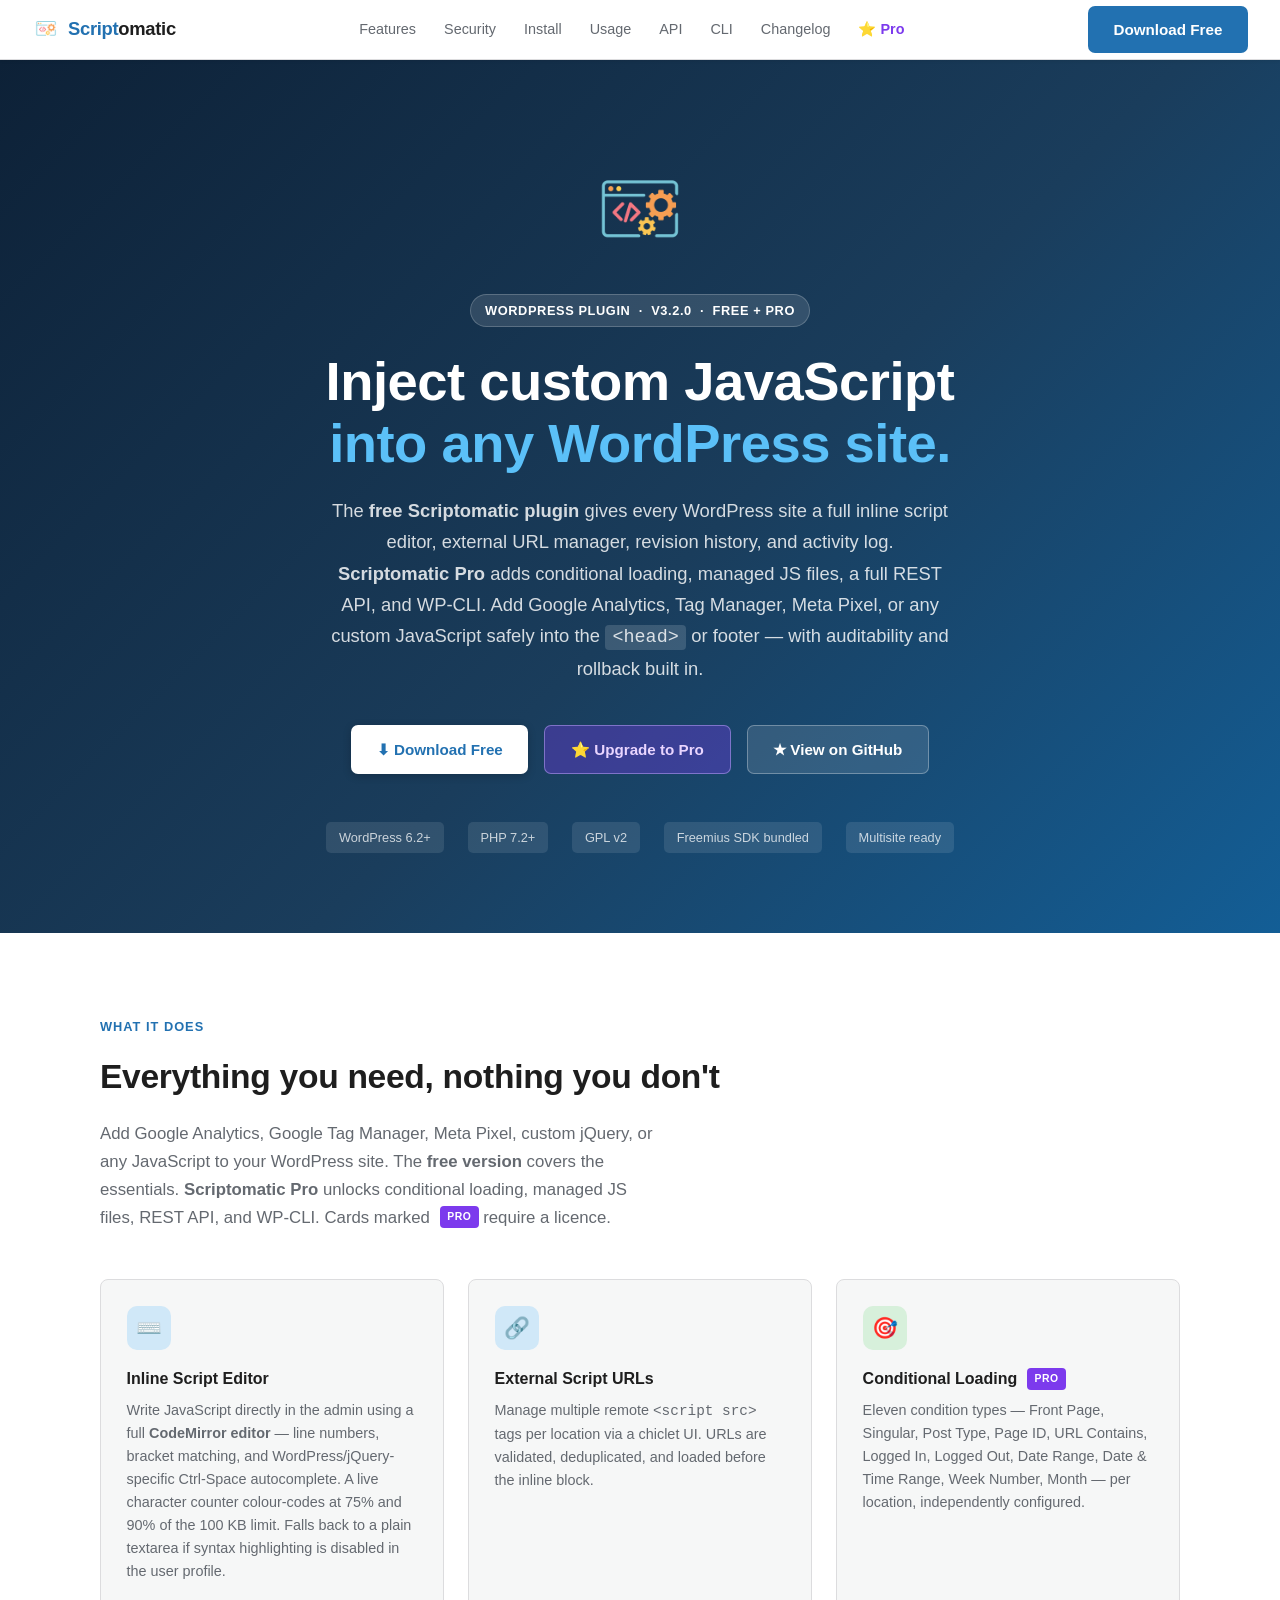
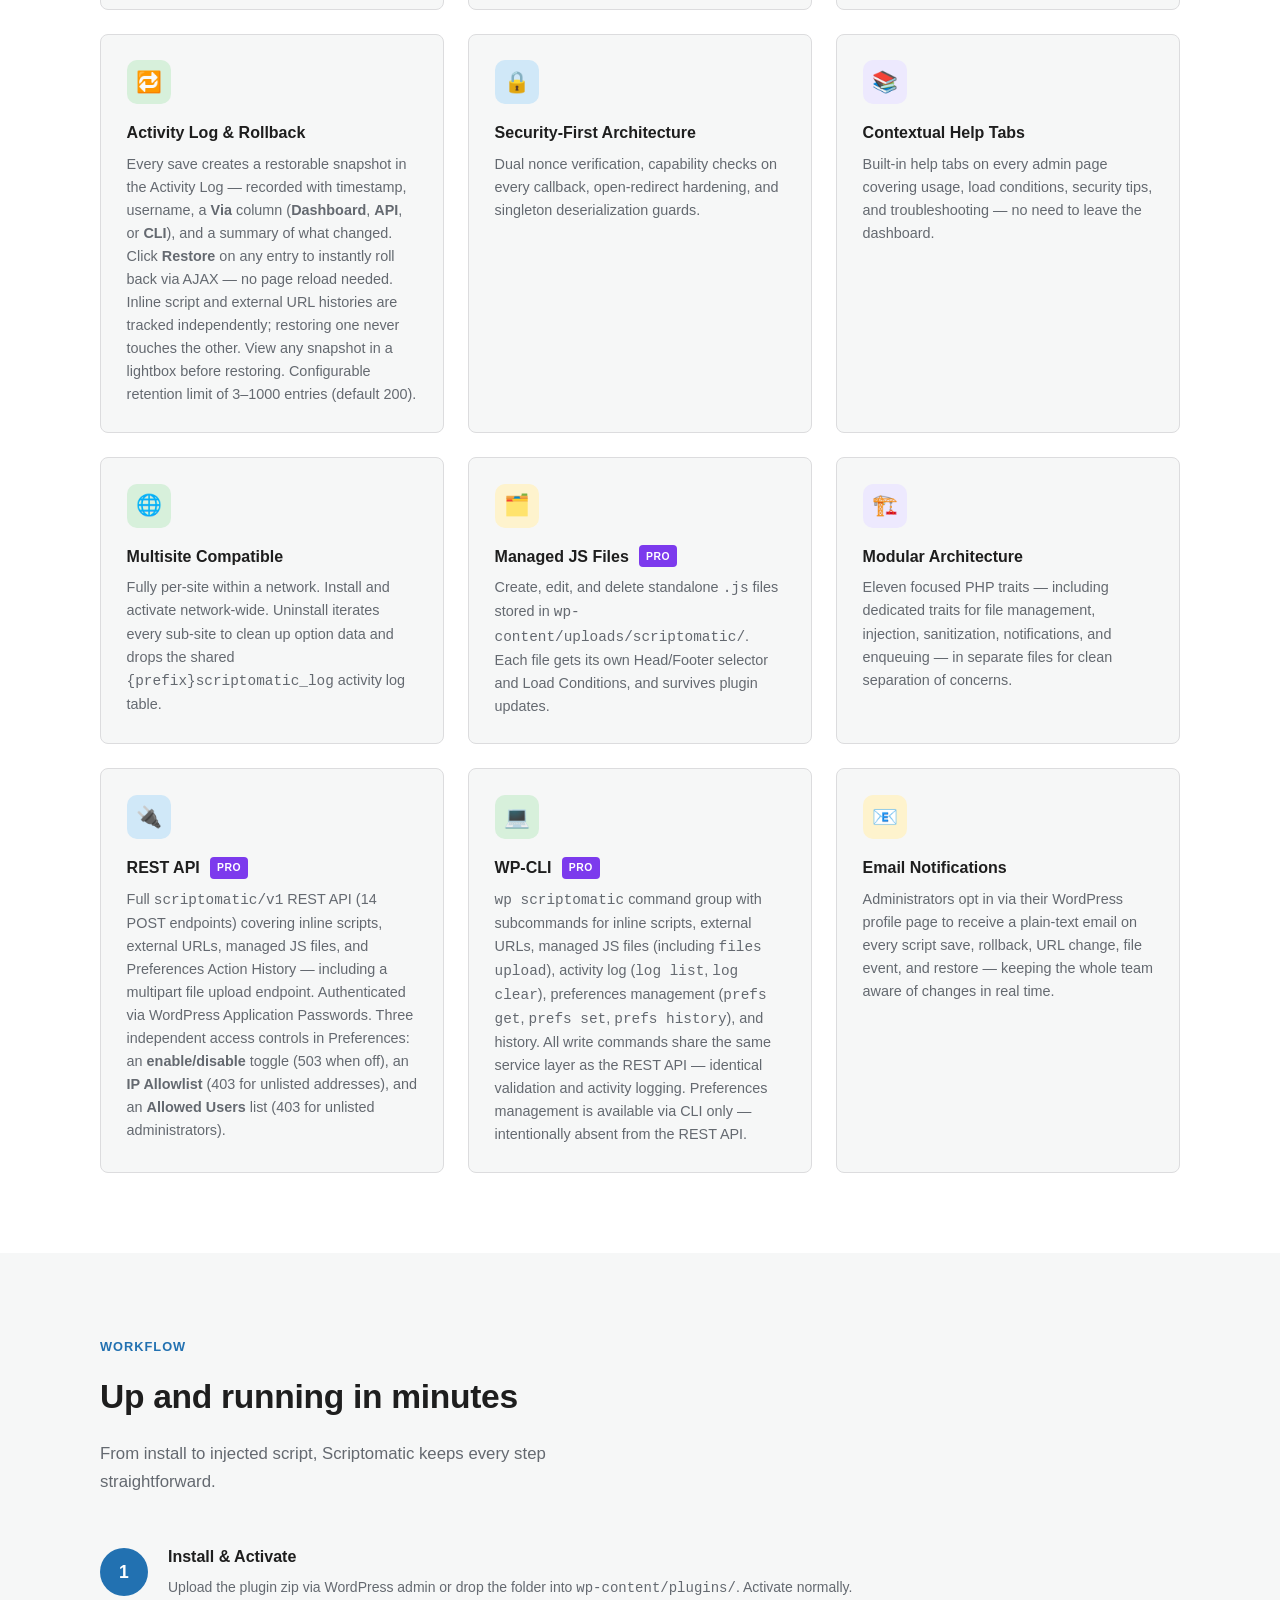
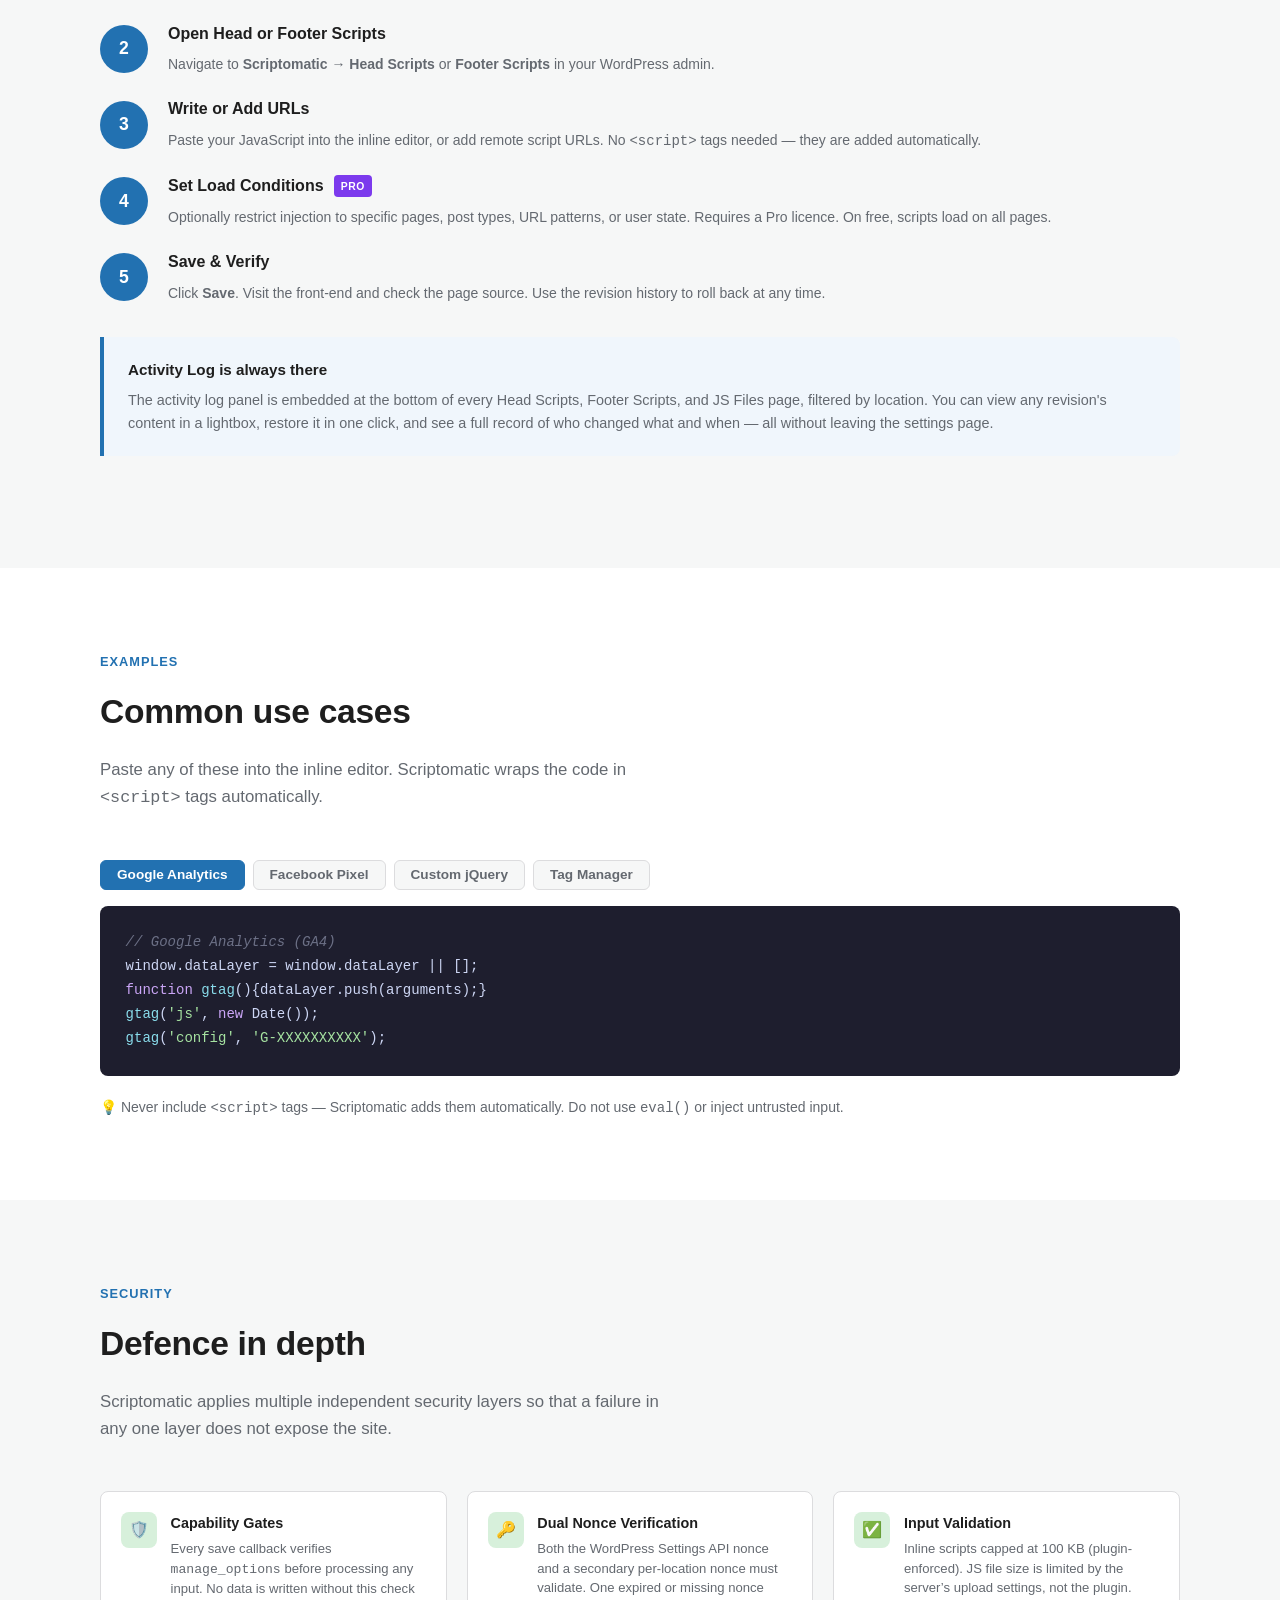
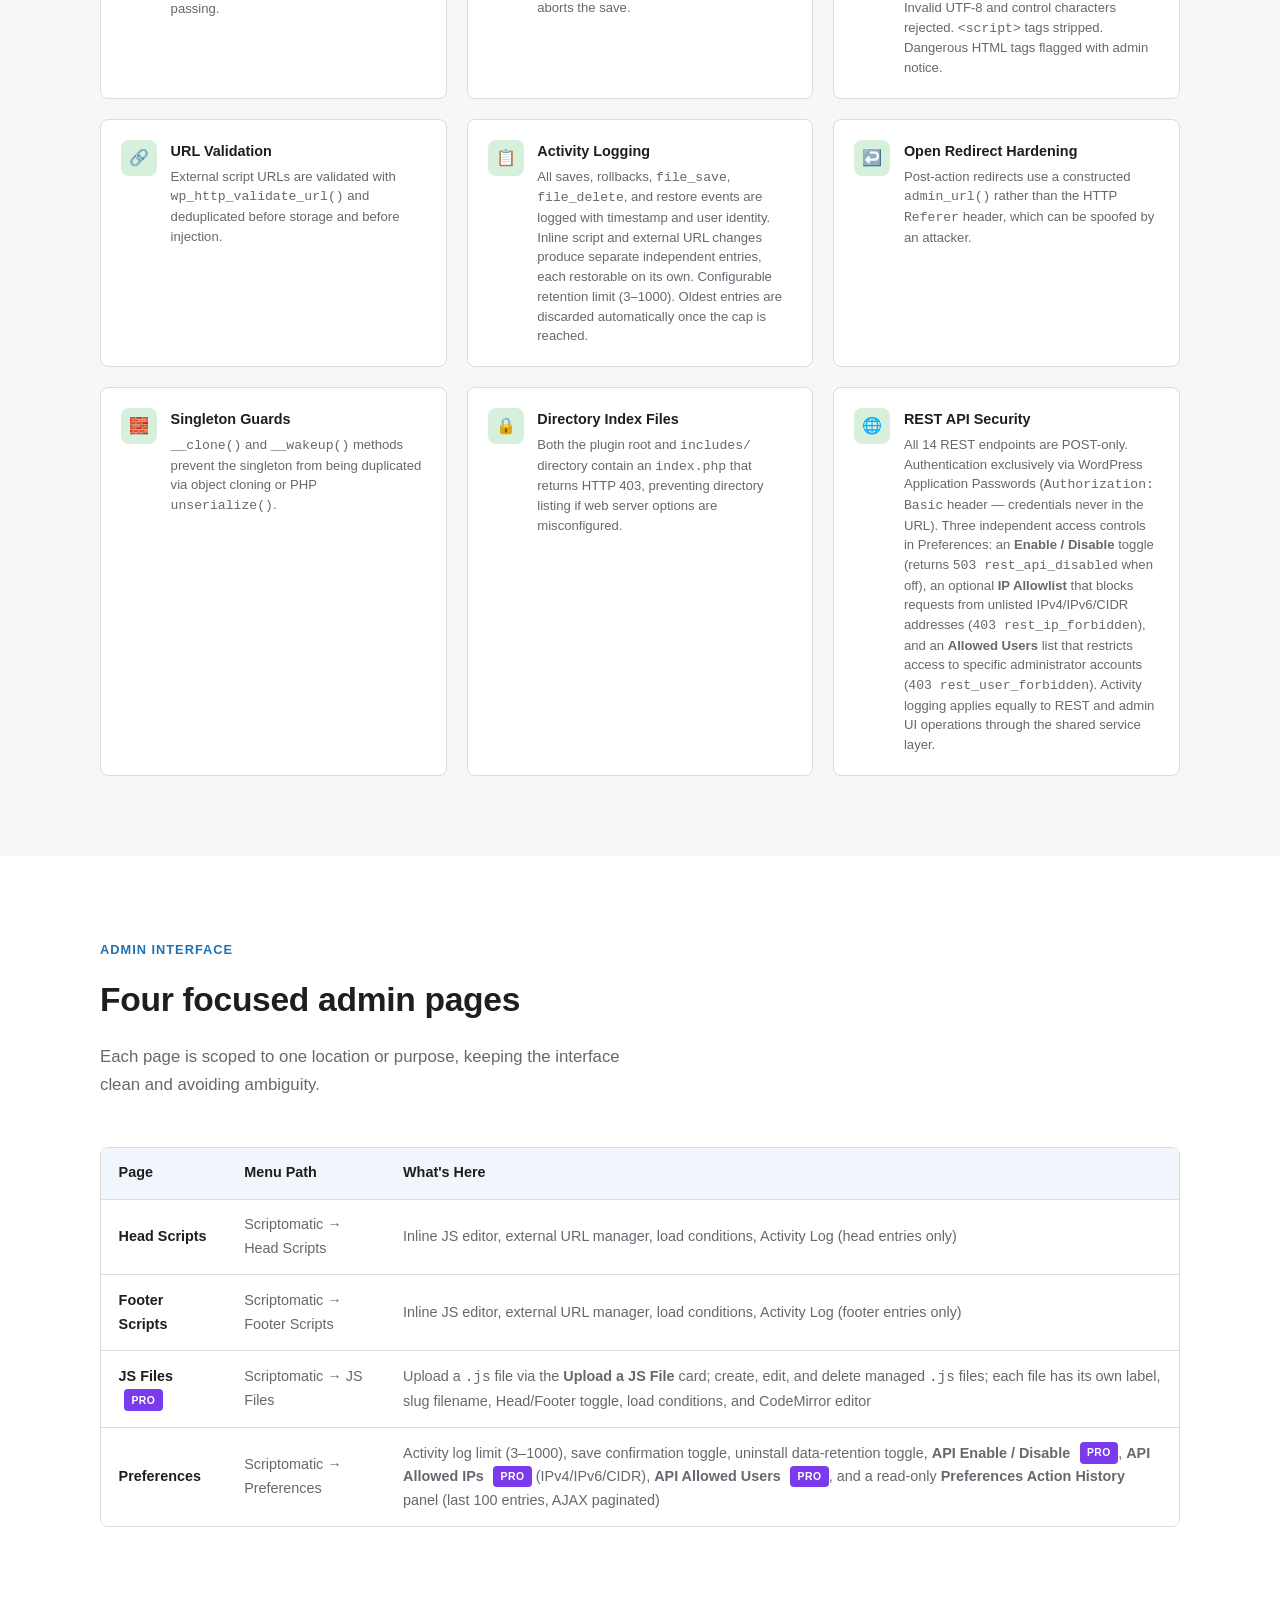
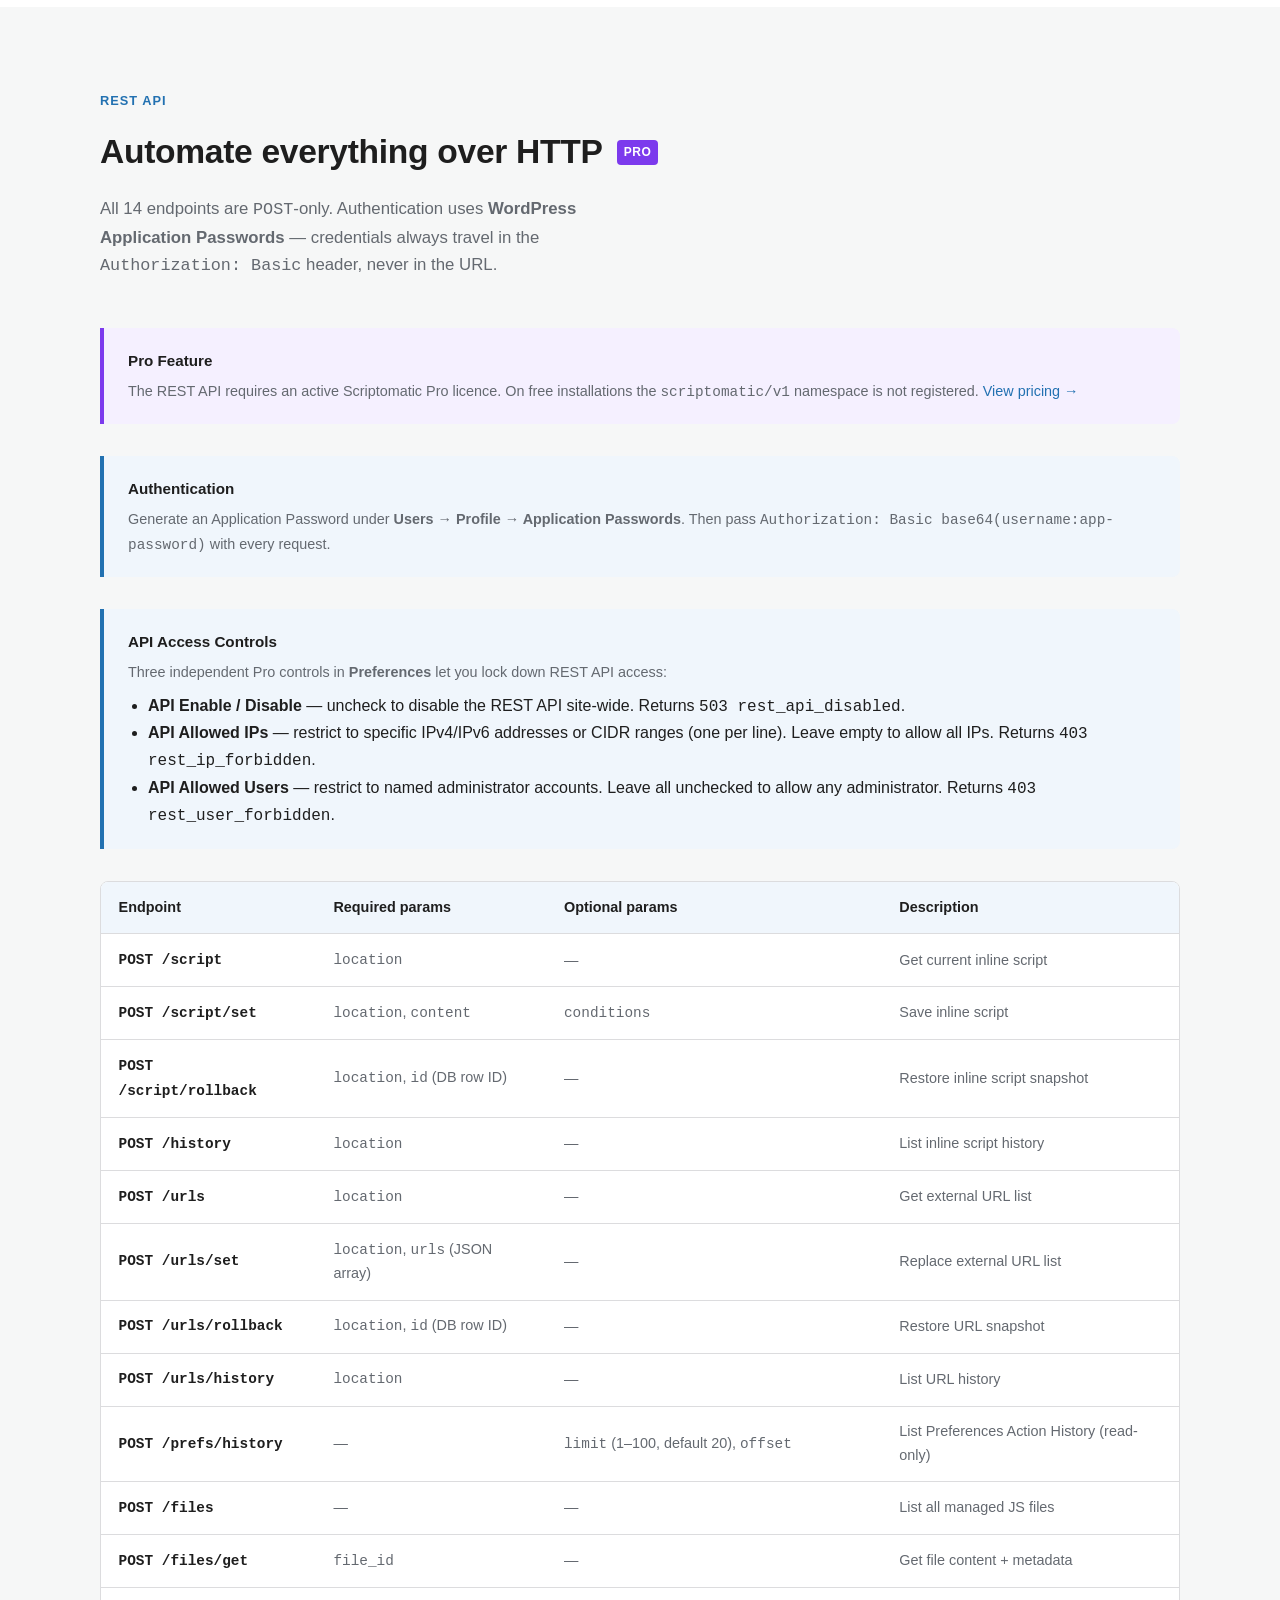
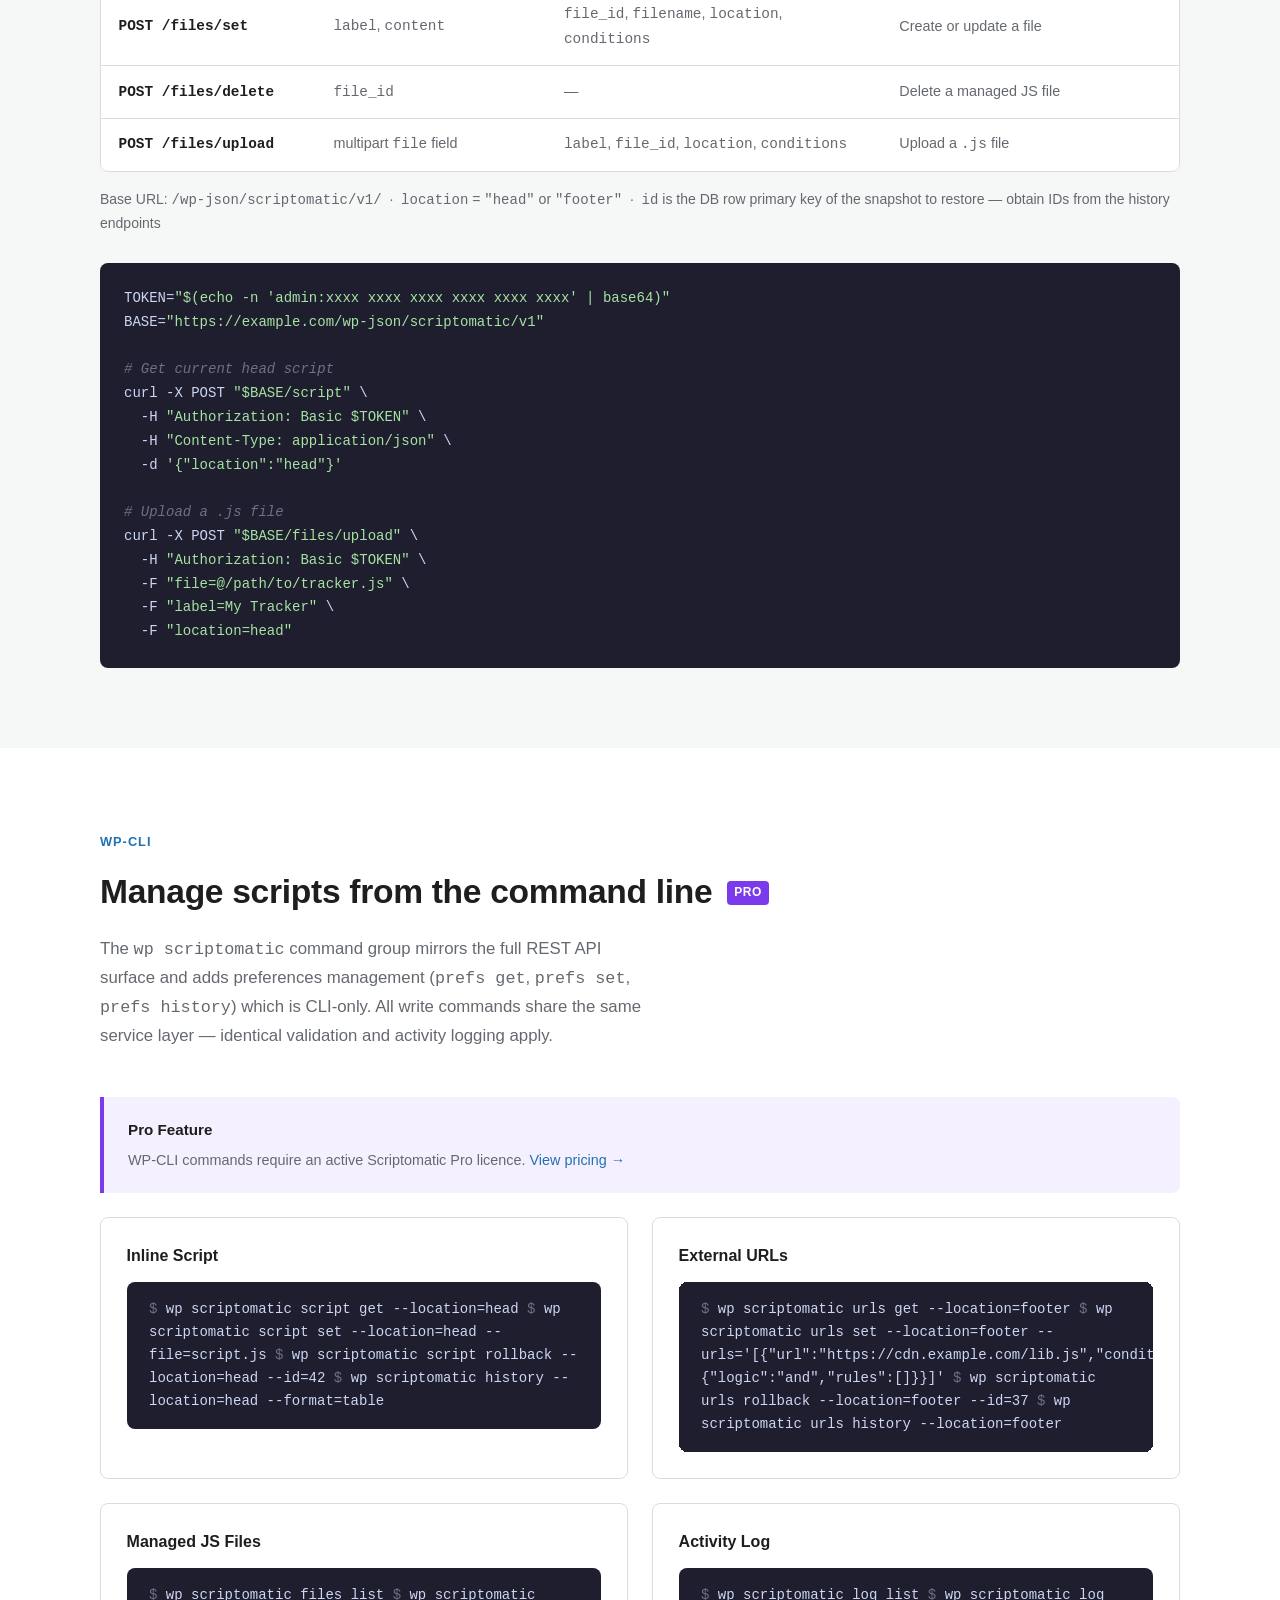
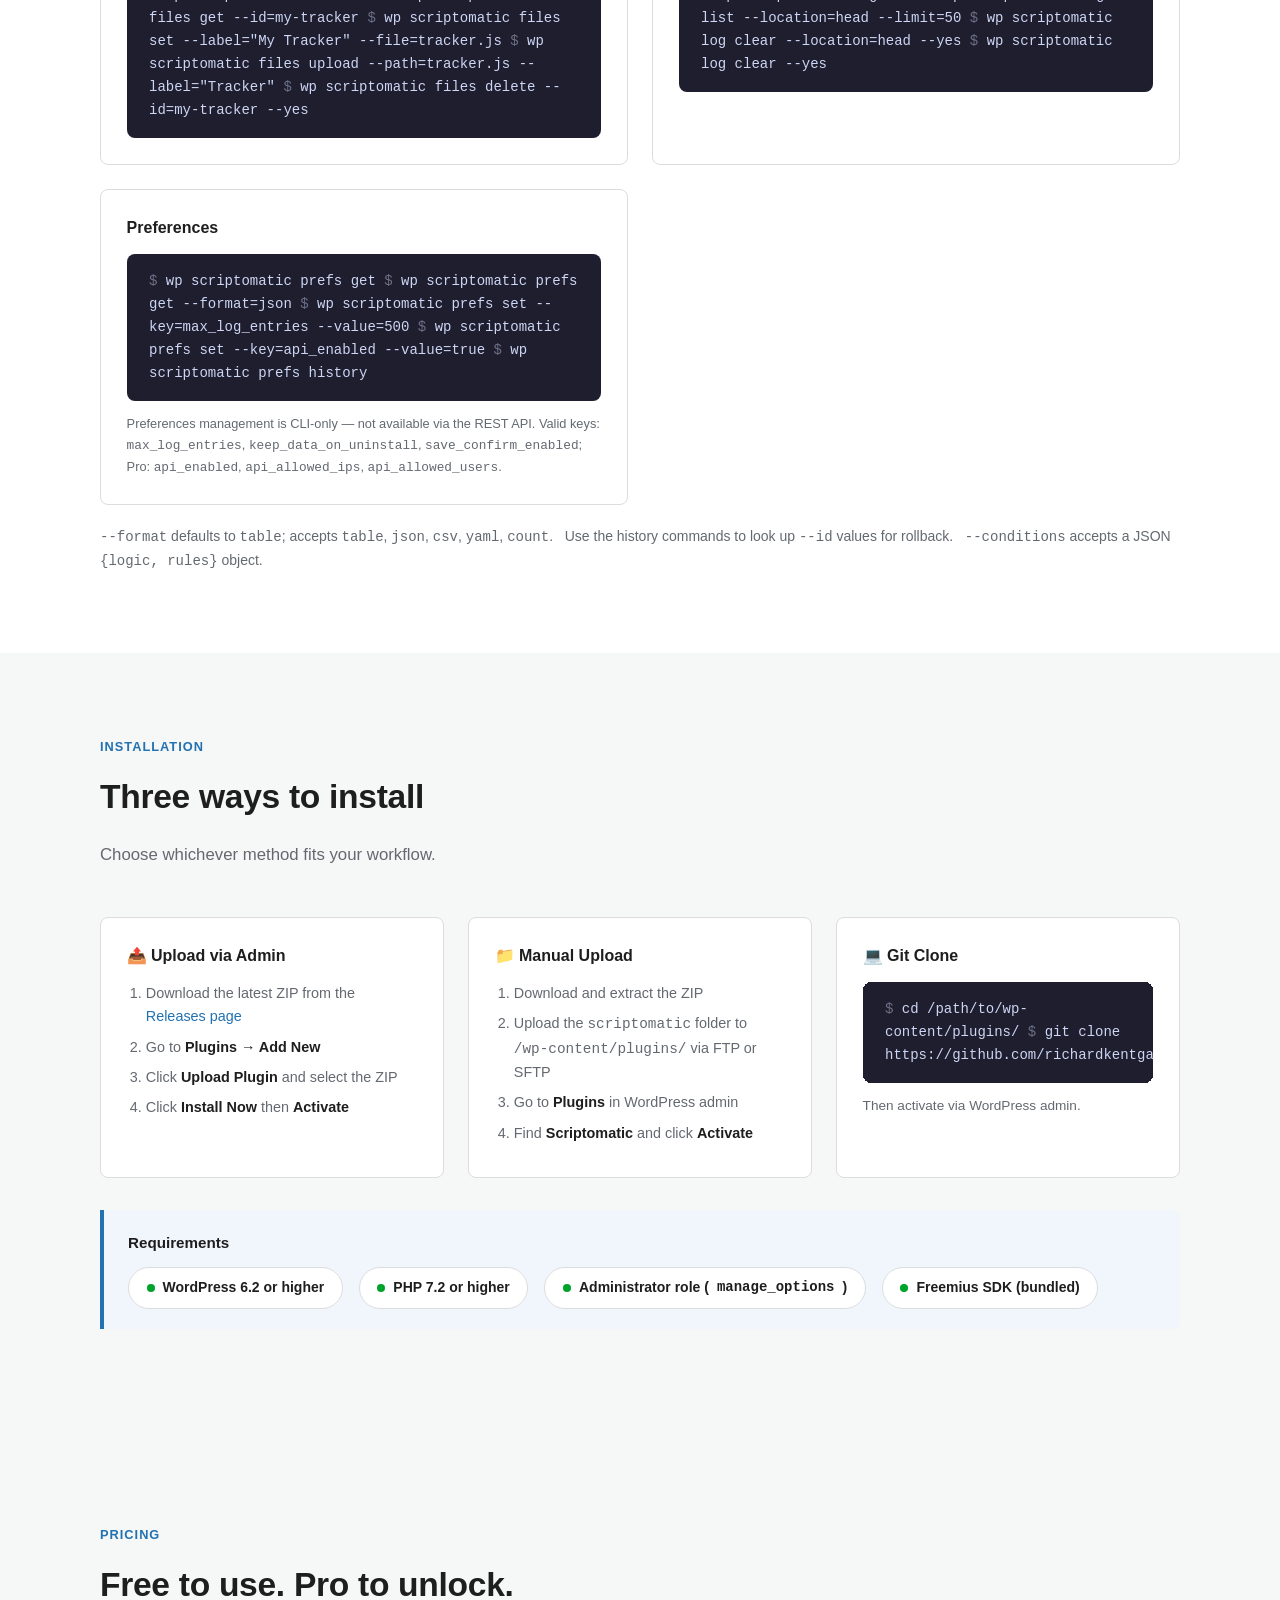
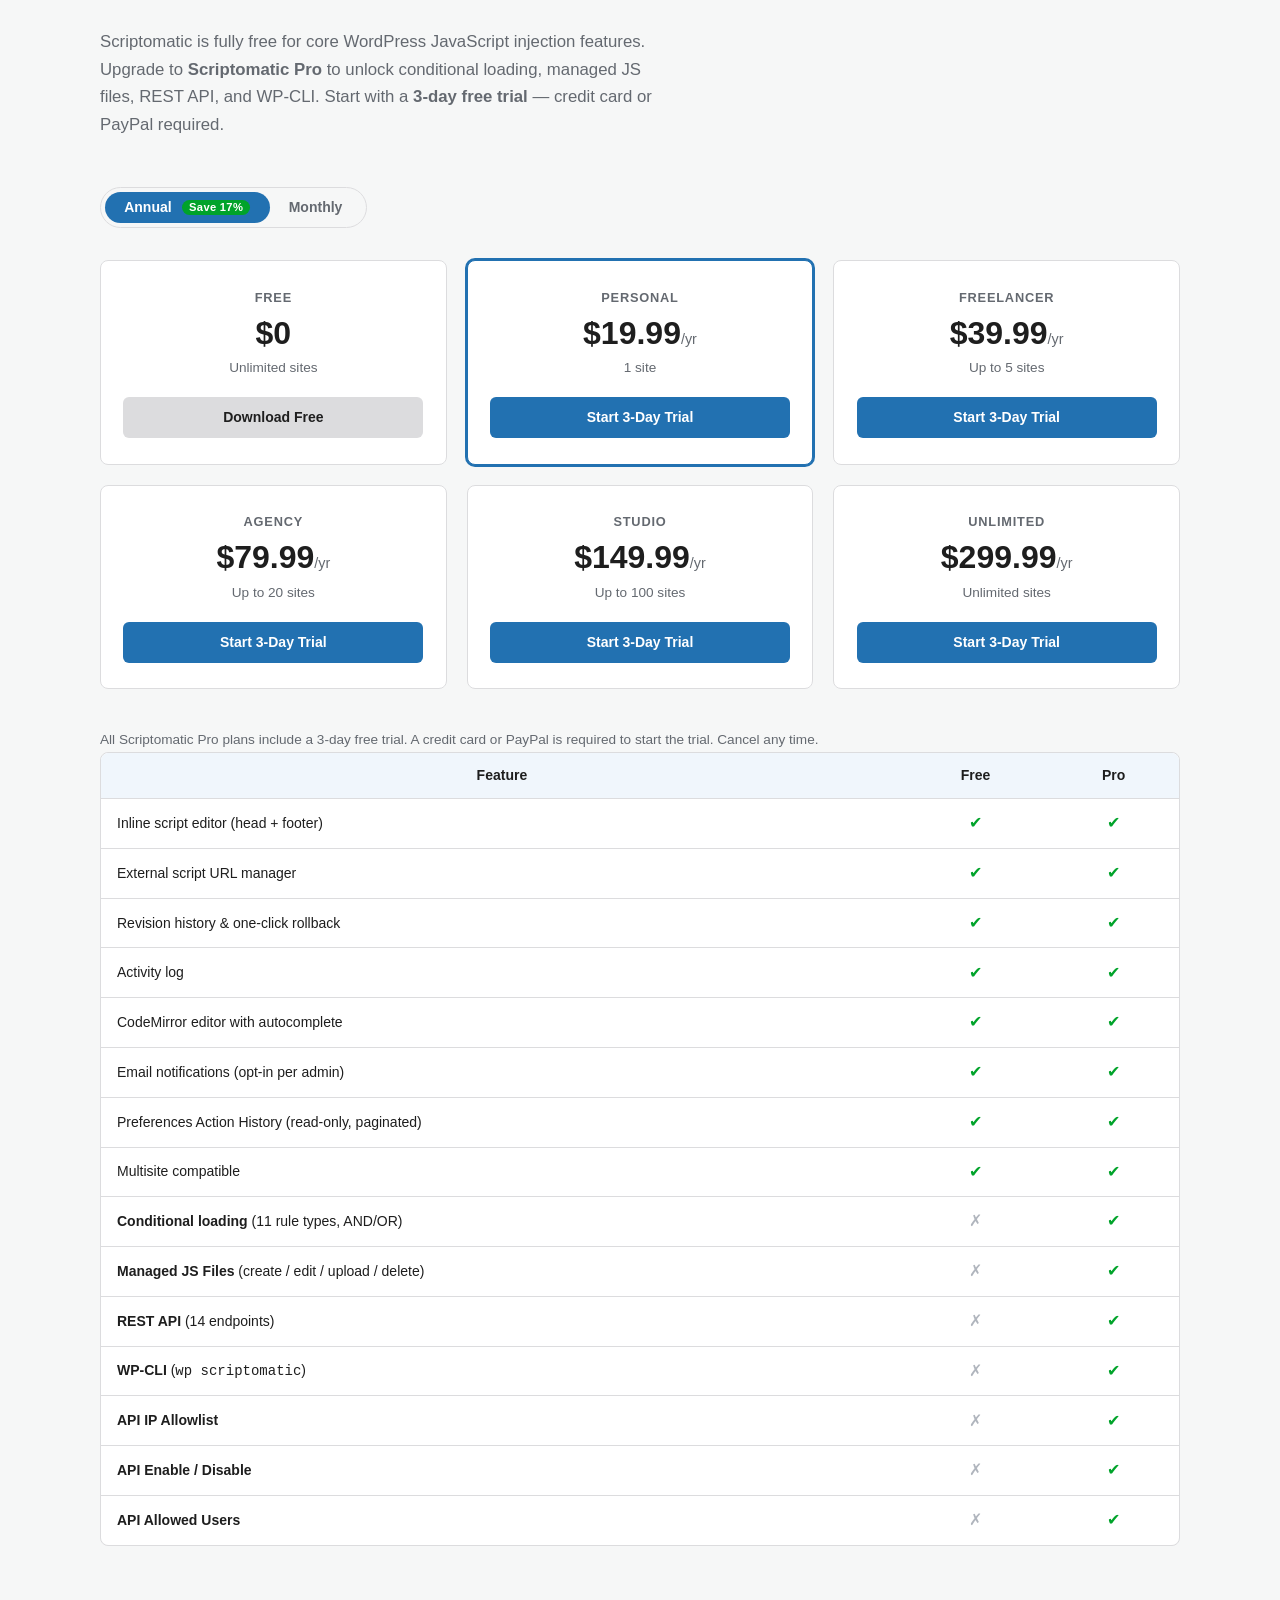
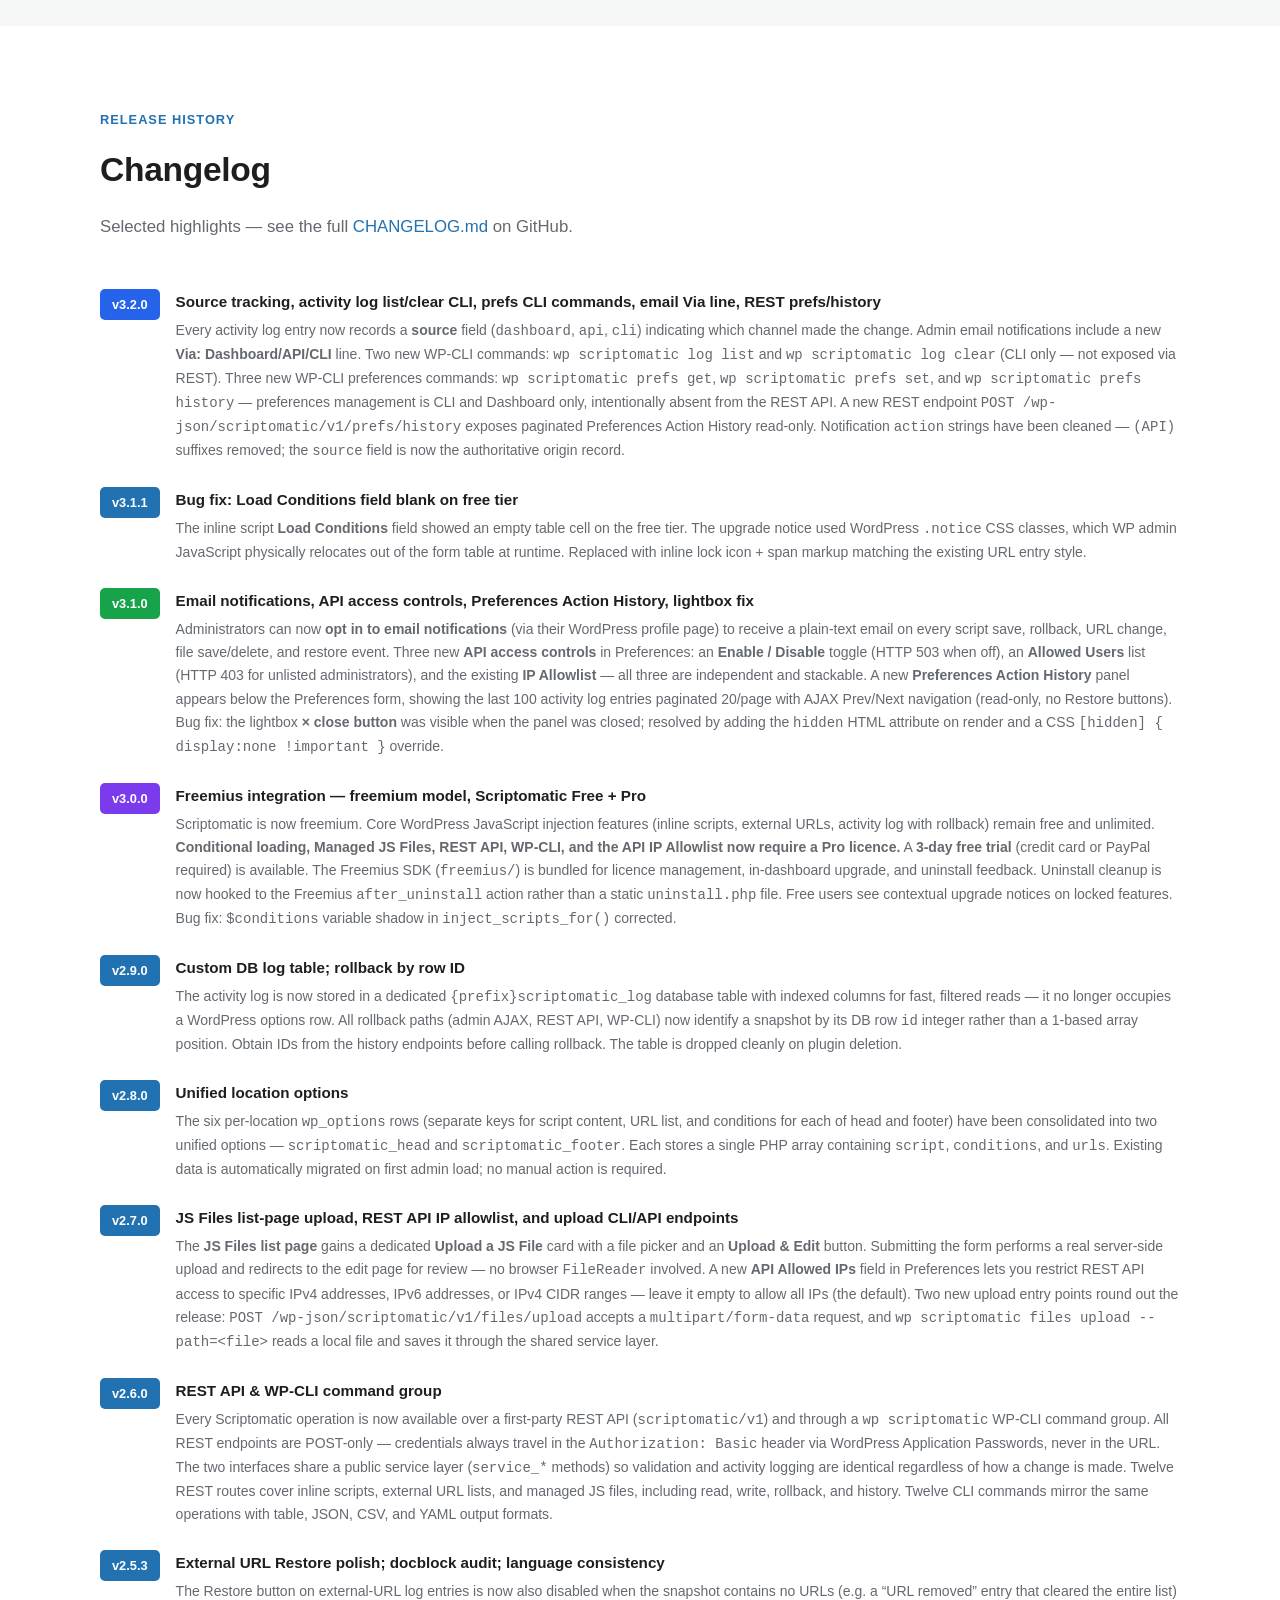
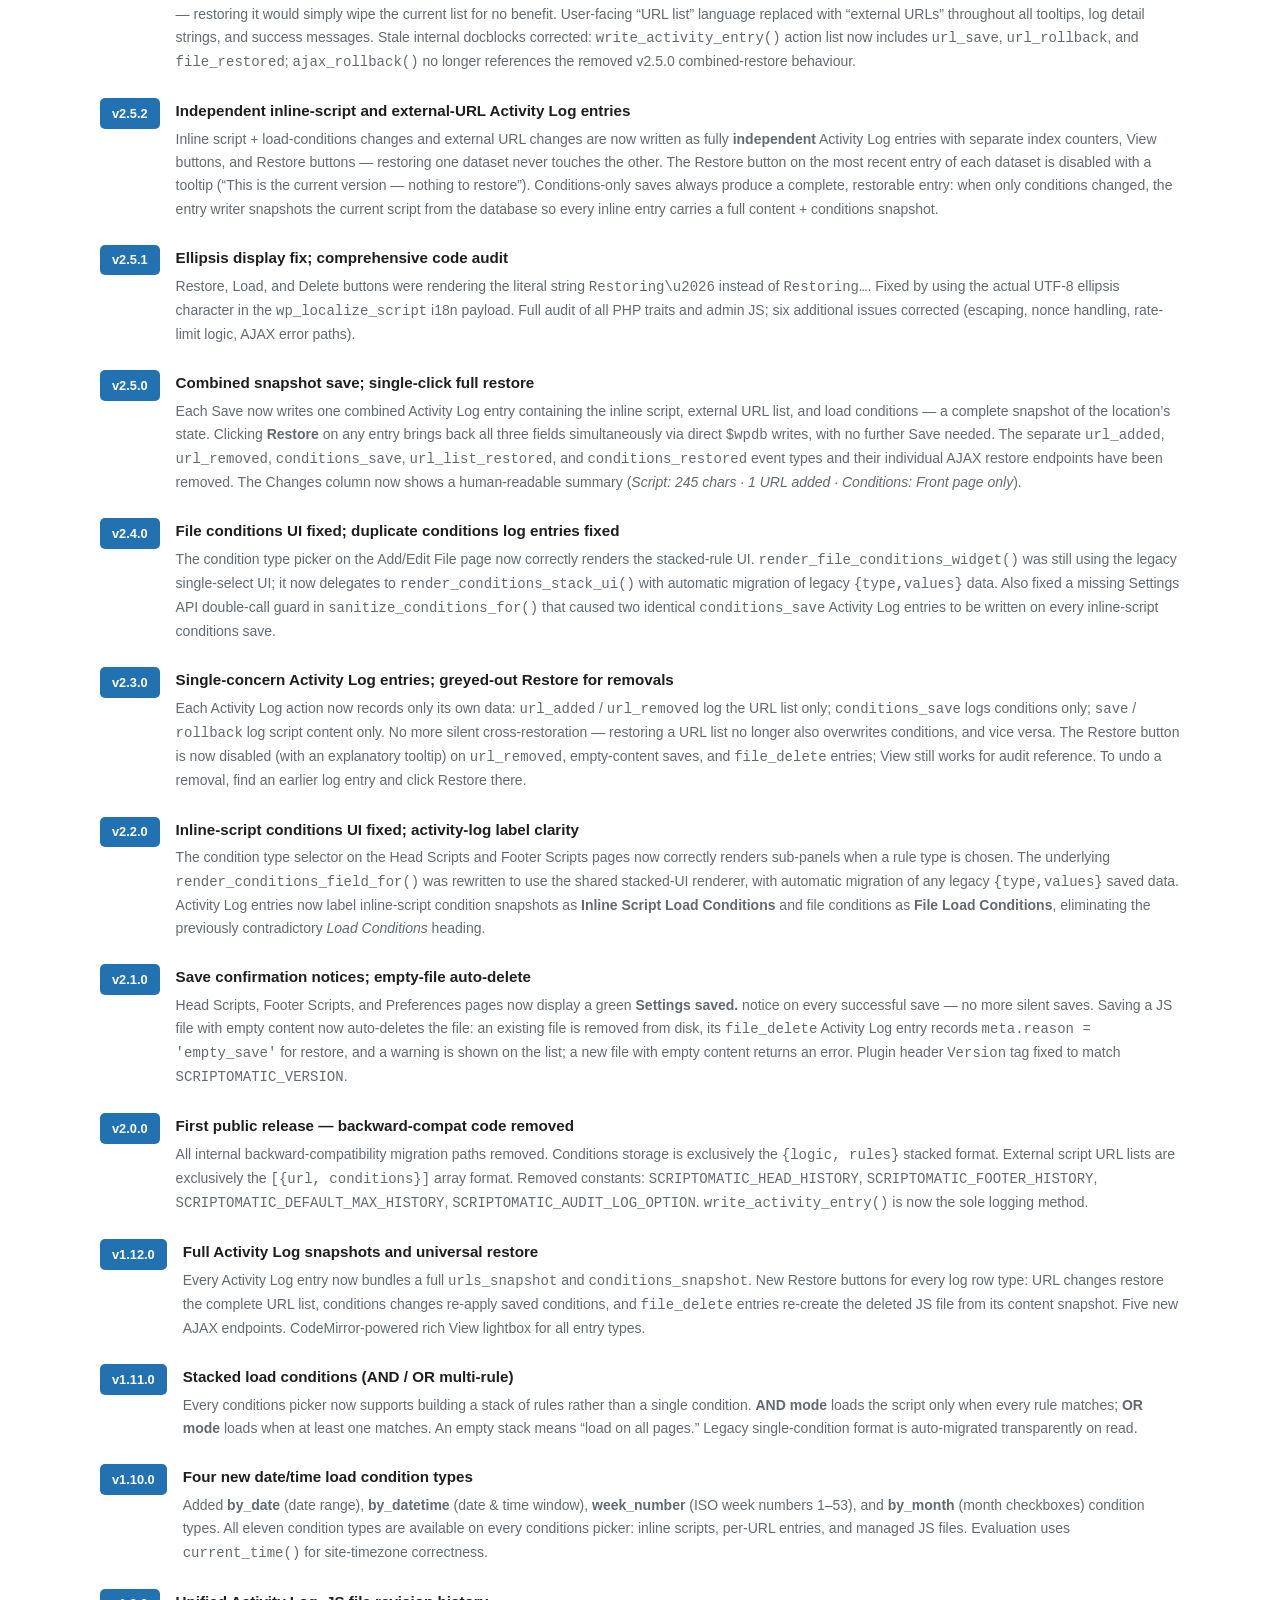
==== commit e5ff5554: "remove: Clear Log dashboard button and AJAX handler The activity log is bounded by the max_log_entri" ====
--- a/docs/index.html
+++ b/docs/index.html
@@ -1134,8 +1134,8 @@
     <div class="changelog-item">
       <div class="clog-version" style="background:#2563eb;">v3.2.0</div>
       <div class="clog-body">
-        <h4>Source tracking, activity log clear, prefs CLI commands, email Via line, REST prefs/history</h4>
-        <p>Every activity log entry now records a <strong>source</strong> field (<code>dashboard</code>, <code>api</code>, <code>cli</code>) indicating which channel made the change. Admin email notifications include a new <strong>Via: Dashboard/API/CLI</strong> line. A <strong>Clear Log</strong> button appears above each Activity Log table on the Head, Footer, and Files pages, scoped to the current location; complemented by two new WP-CLI commands: <code>wp scriptomatic log list</code> and <code>wp scriptomatic log clear</code>. Three new WP-CLI preferences commands: <code>wp scriptomatic prefs get</code>, <code>wp scriptomatic prefs set</code>, and <code>wp scriptomatic prefs history</code> — preferences management is CLI and Dashboard only, intentionally absent from the REST API. Log-clear is also intentionally absent from the REST API. A new REST endpoint <code>POST /wp-json/scriptomatic/v1/prefs/history</code> exposes paginated Preferences Action History read-only. Notification <code>action</code> strings have been cleaned &mdash; <code>(API)</code> suffixes removed; the <code>source</code> field is now the authoritative origin record.</p>
+        <h4>Source tracking, activity log list/clear CLI, prefs CLI commands, email Via line, REST prefs/history</h4>
+        <p>Every activity log entry now records a <strong>source</strong> field (<code>dashboard</code>, <code>api</code>, <code>cli</code>) indicating which channel made the change. Admin email notifications include a new <strong>Via: Dashboard/API/CLI</strong> line. Two new WP-CLI commands: <code>wp scriptomatic log list</code> and <code>wp scriptomatic log clear</code> (CLI only &mdash; not exposed via REST). Three new WP-CLI preferences commands: <code>wp scriptomatic prefs get</code>, <code>wp scriptomatic prefs set</code>, and <code>wp scriptomatic prefs history</code> &mdash; preferences management is CLI and Dashboard only, intentionally absent from the REST API. A new REST endpoint <code>POST /wp-json/scriptomatic/v1/prefs/history</code> exposes paginated Preferences Action History read-only. Notification <code>action</code> strings have been cleaned &mdash; <code>(API)</code> suffixes removed; the <code>source</code> field is now the authoritative origin record.</p>
       </div>
     </div>
 
@@ -1293,7 +1293,7 @@
       <div class="clog-version">v1.9.0</div>
       <div class="clog-body">
         <h4>Unified Activity Log, JS file revision history</h4>
-        <p>Merged separate Revision History and Audit Log panels into a single <strong>Activity Log</strong> per location. JS file saves, rollbacks, and deletions are now logged with View &amp; Restore buttons where applicable. Per-location Clear Log button. One-time migration of legacy data. Fixed broken <code>log_change()</code> 4-arg calls in <code>trait-files.php</code>.</p>
+        <p>Merged separate Revision History and Audit Log panels into a single <strong>Activity Log</strong> per location. JS file saves, rollbacks, and deletions are now logged with View &amp; Restore buttons where applicable. One-time migration of legacy data. Fixed broken <code>log_change()</code> 4-arg calls in <code>trait-files.php</code>.</p>
       </div>
     </div>
 
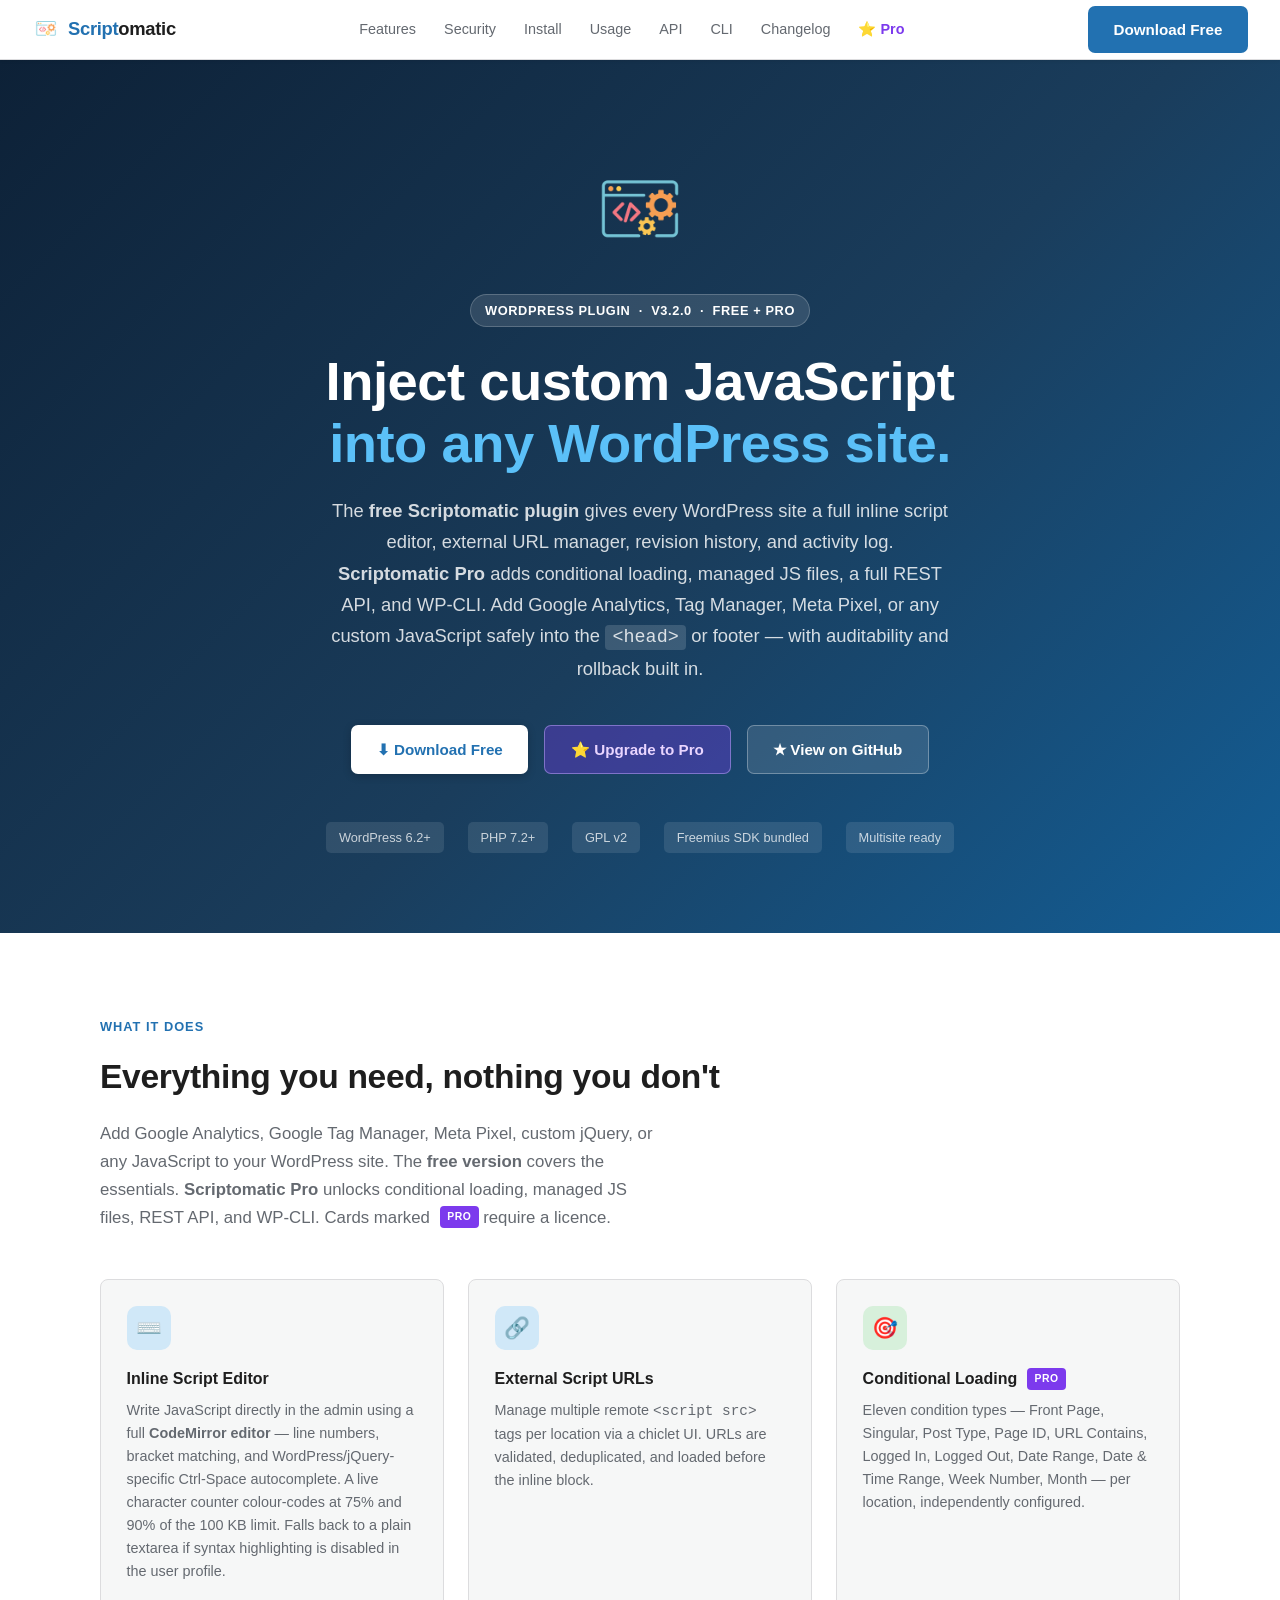
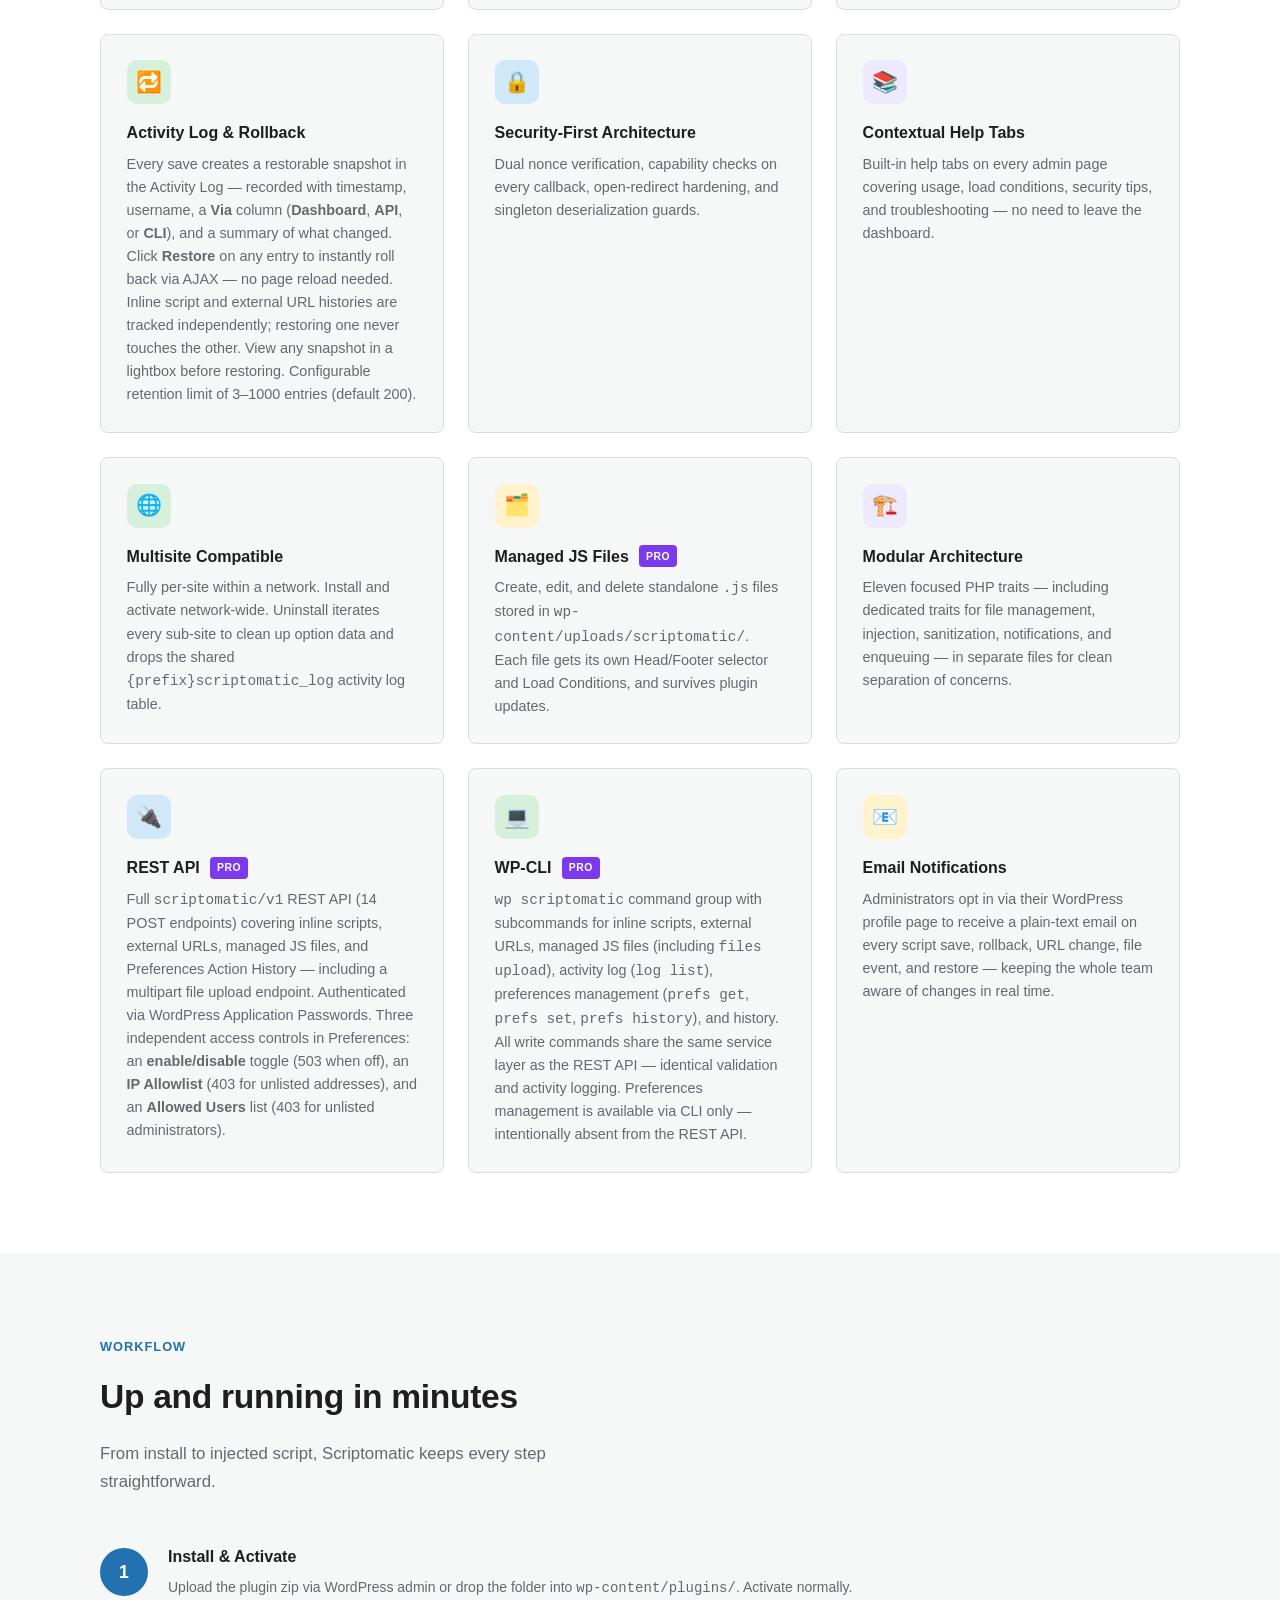
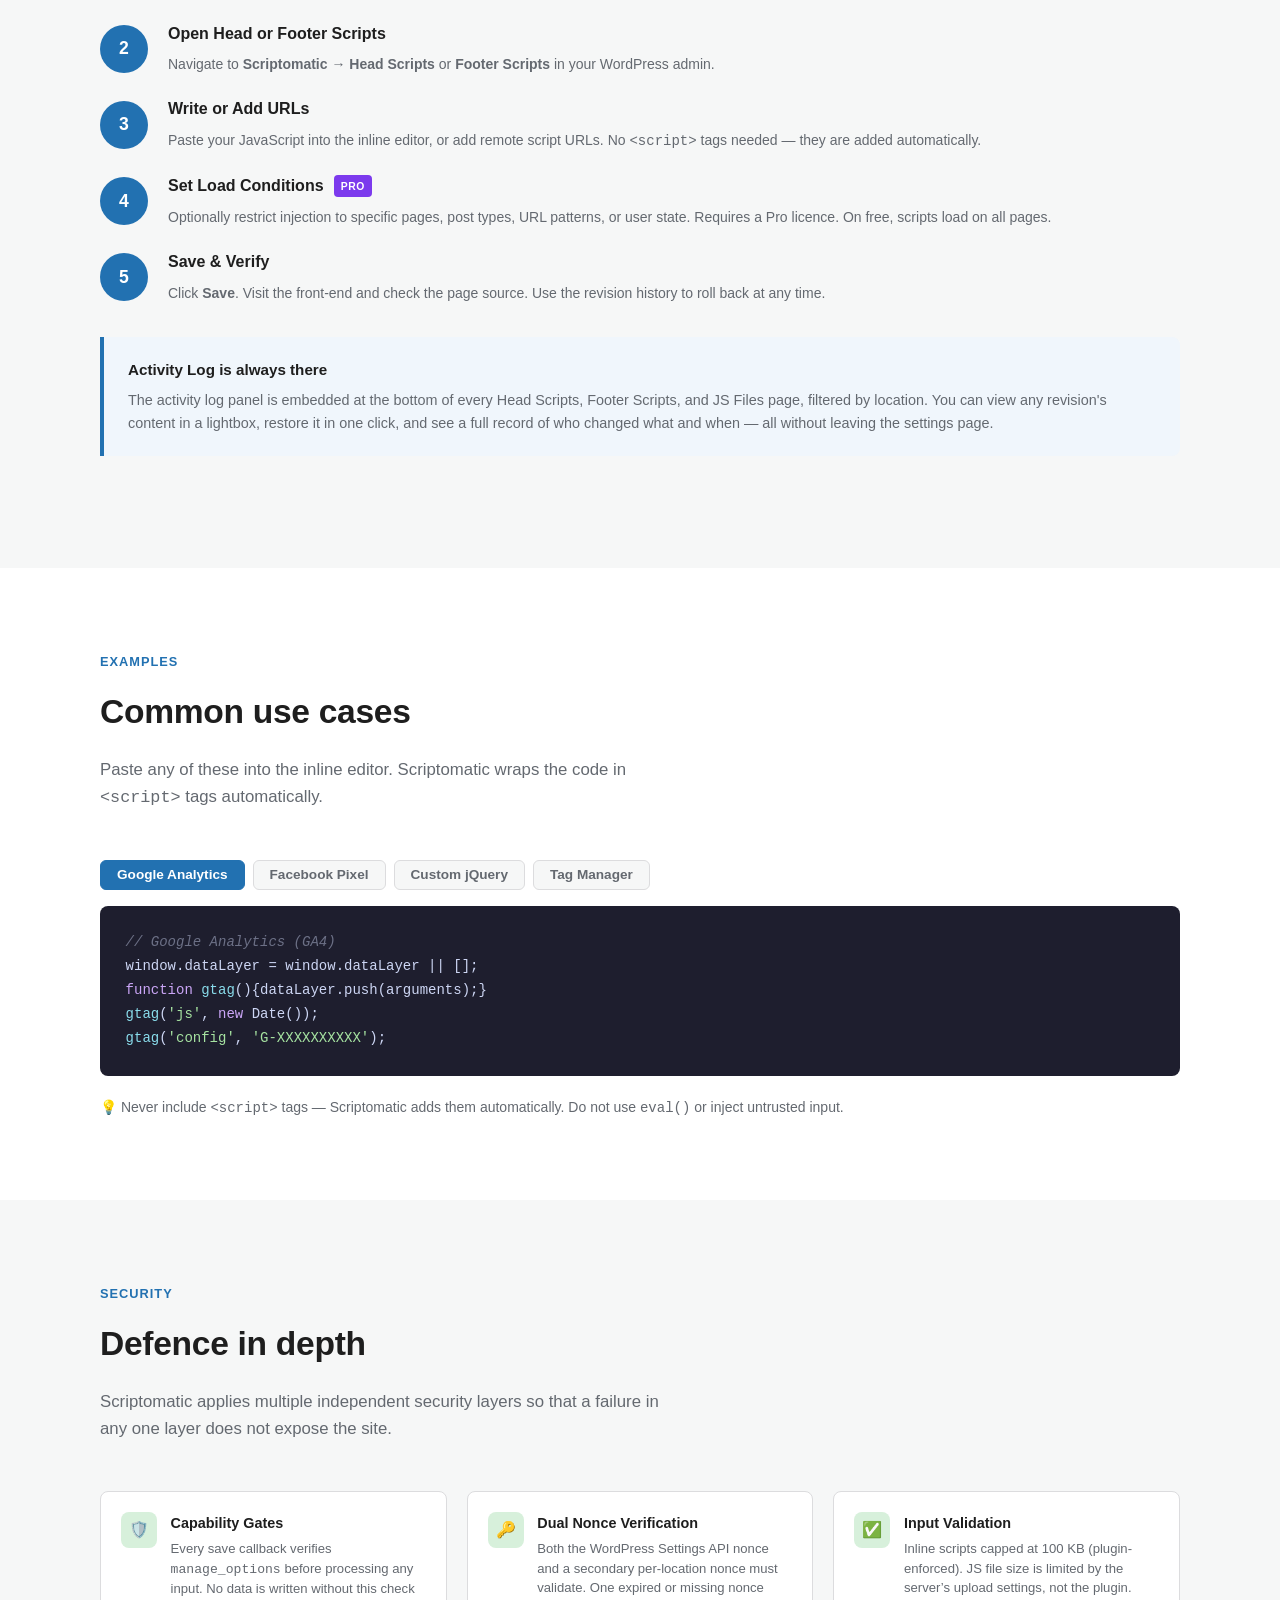
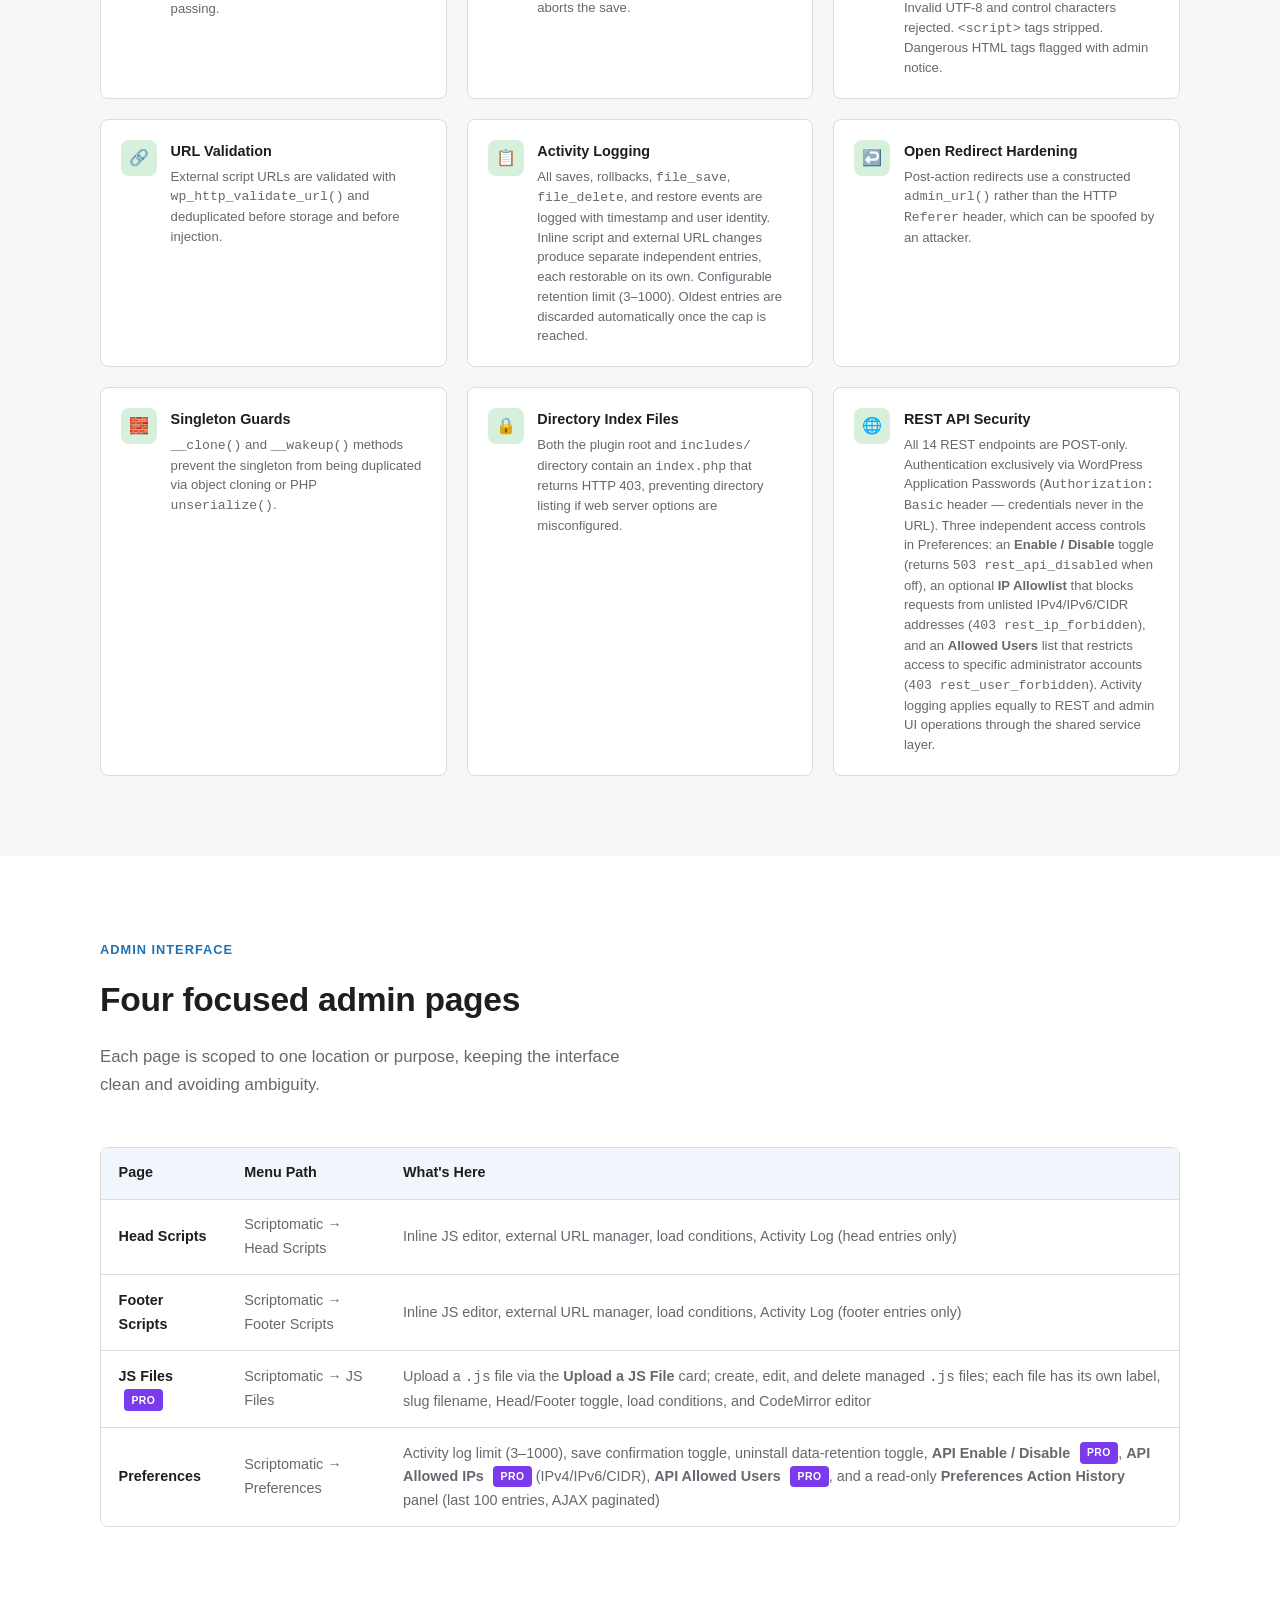
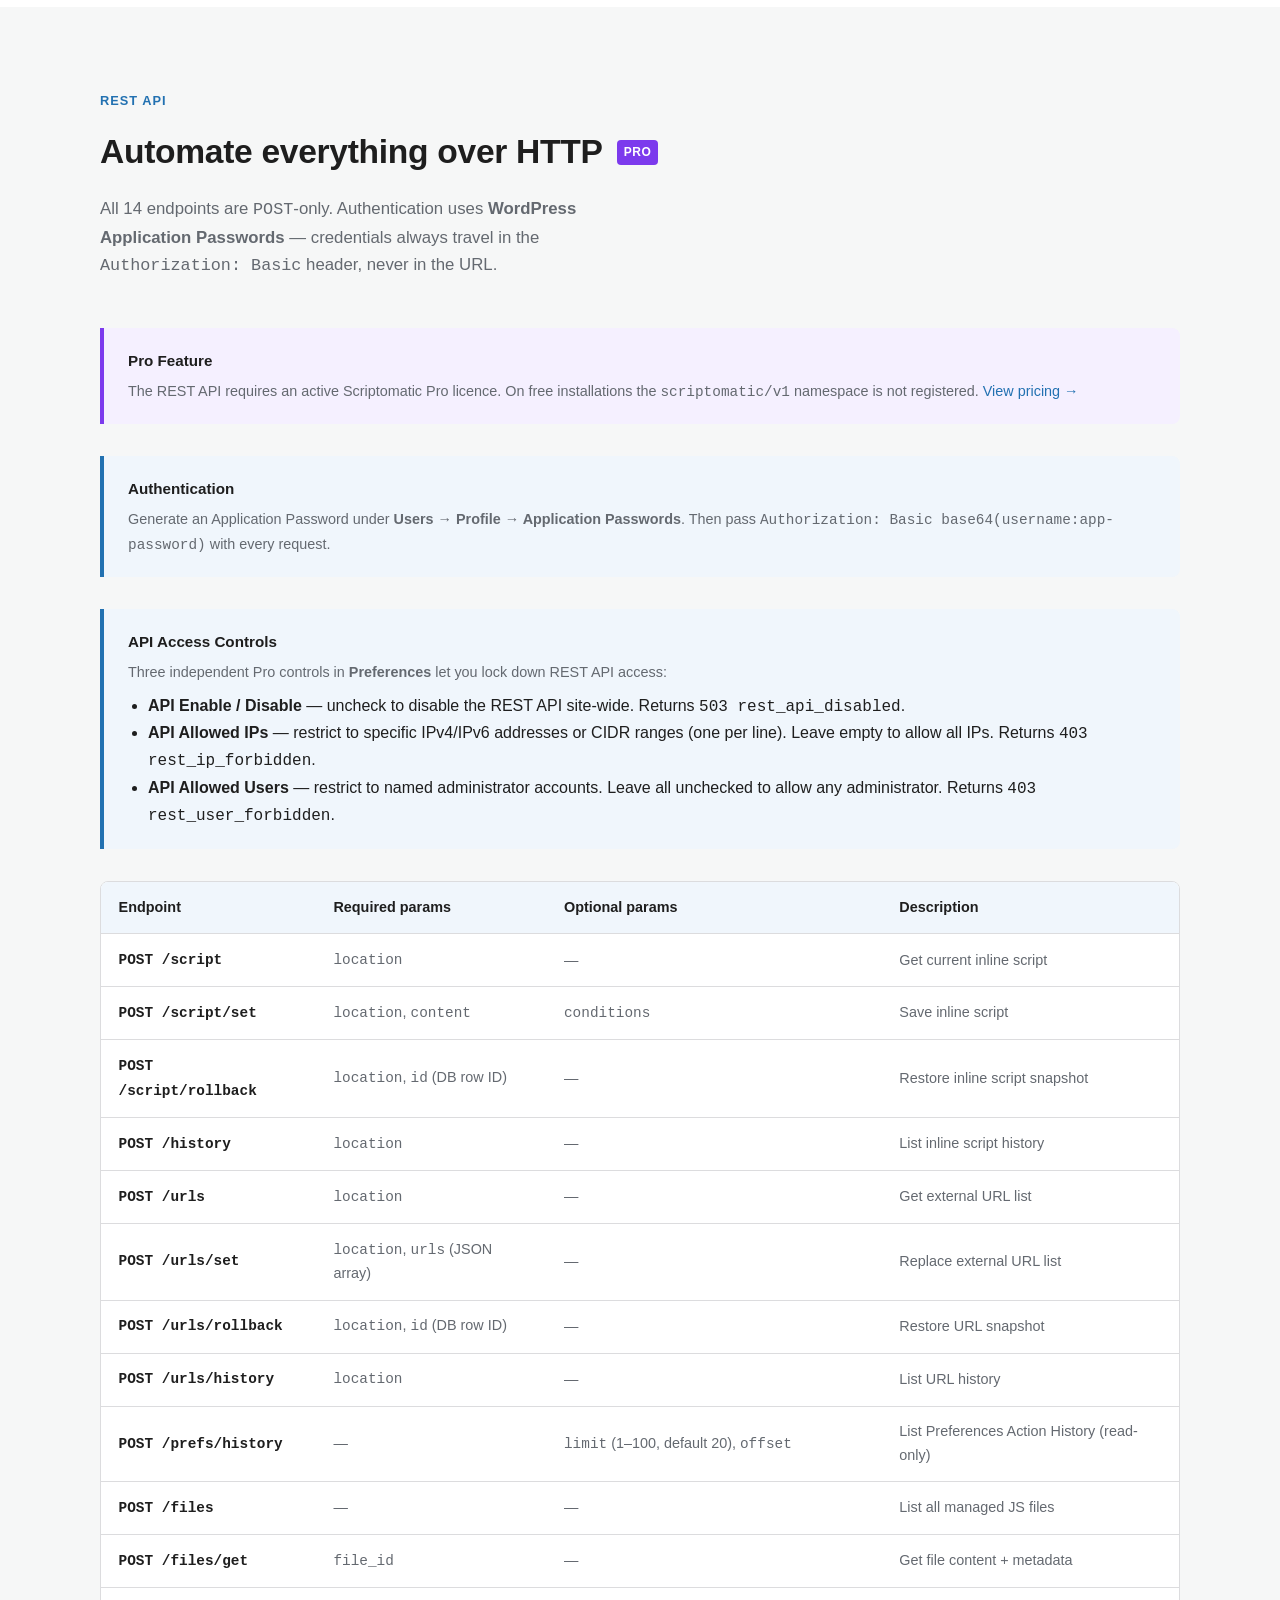
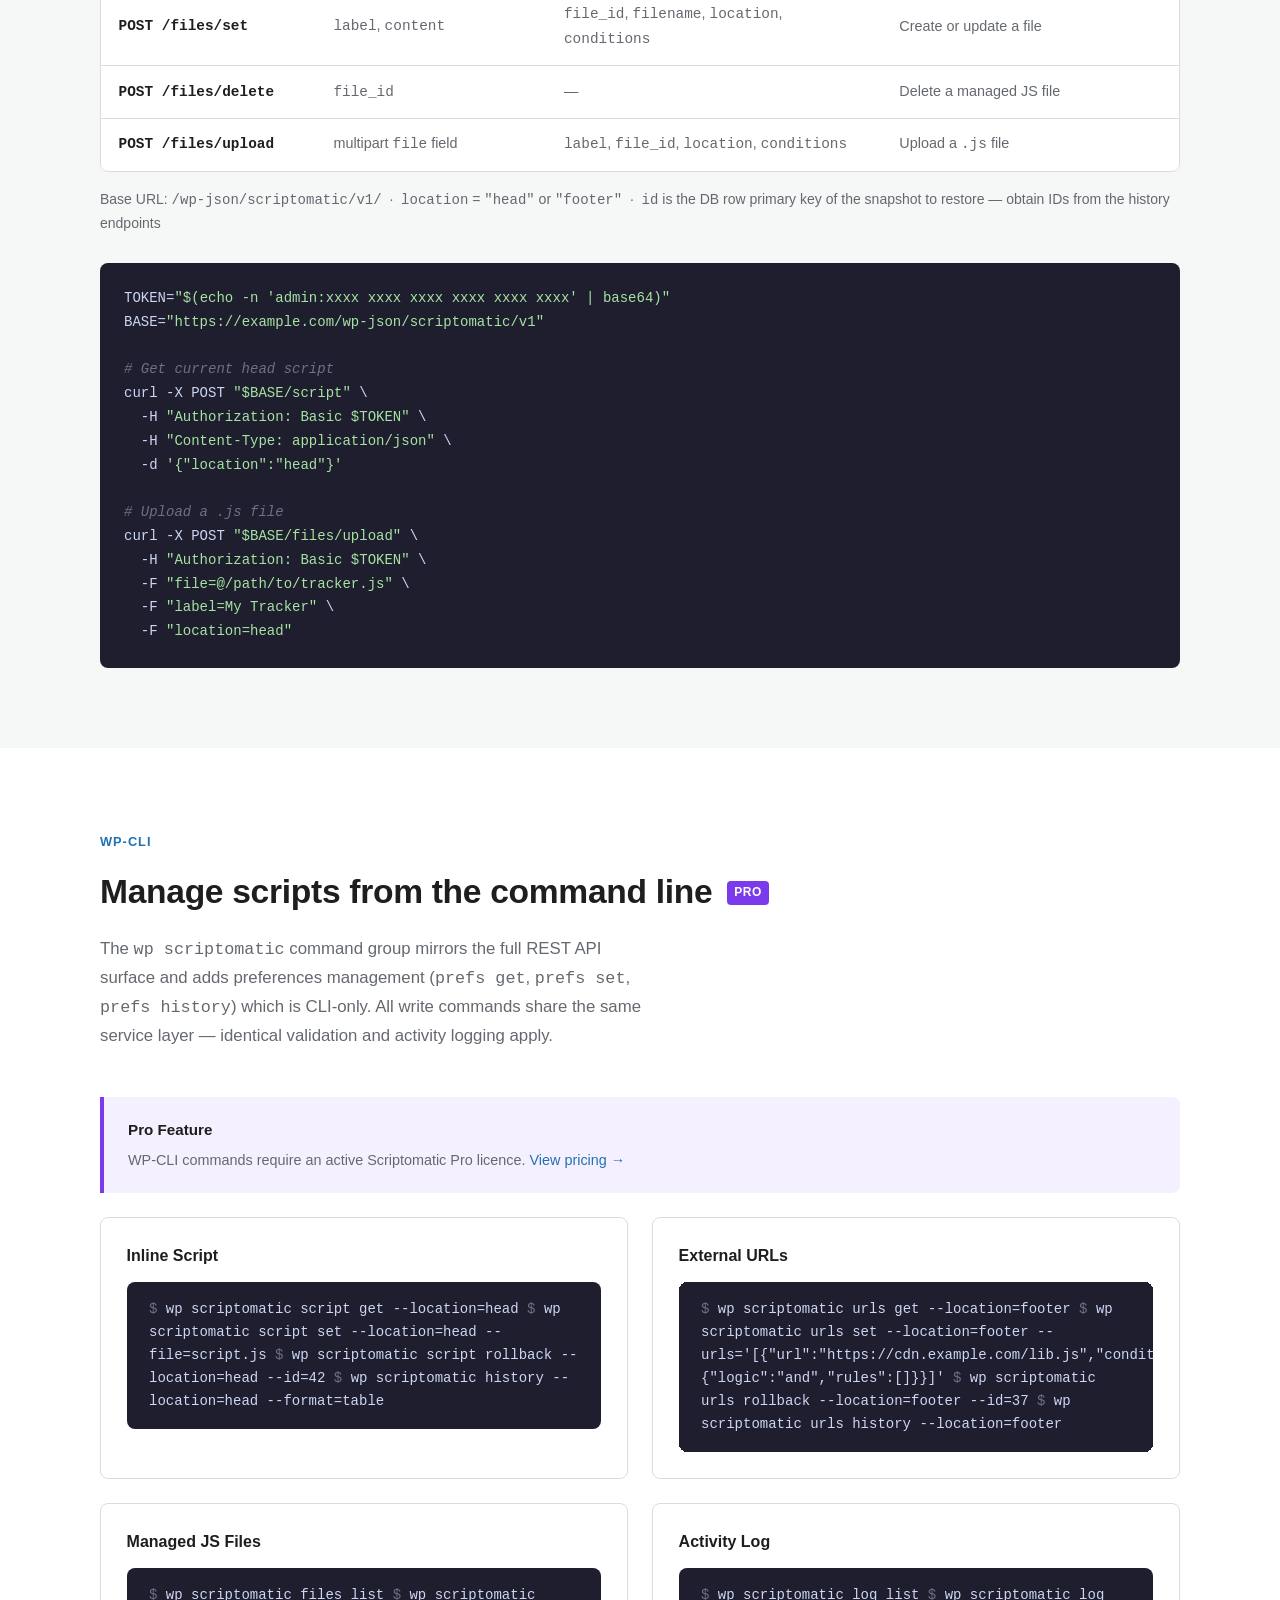
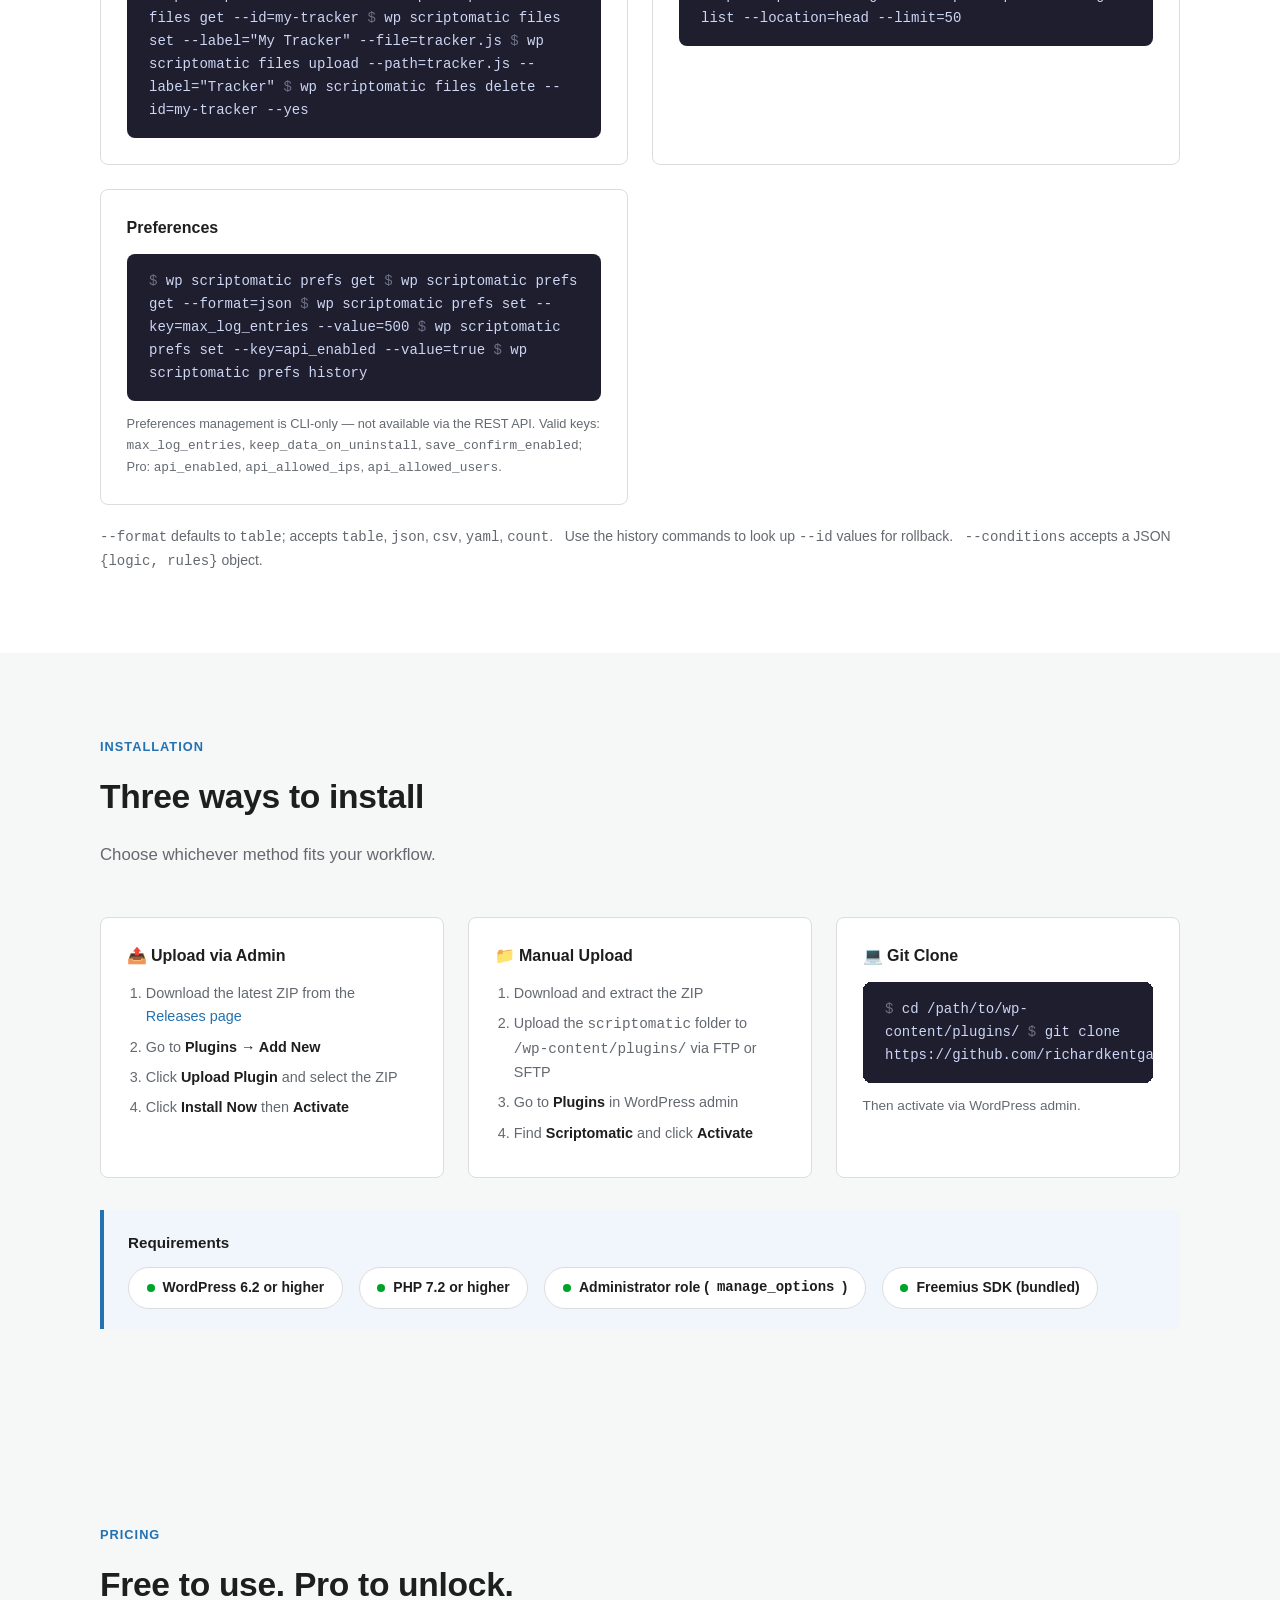
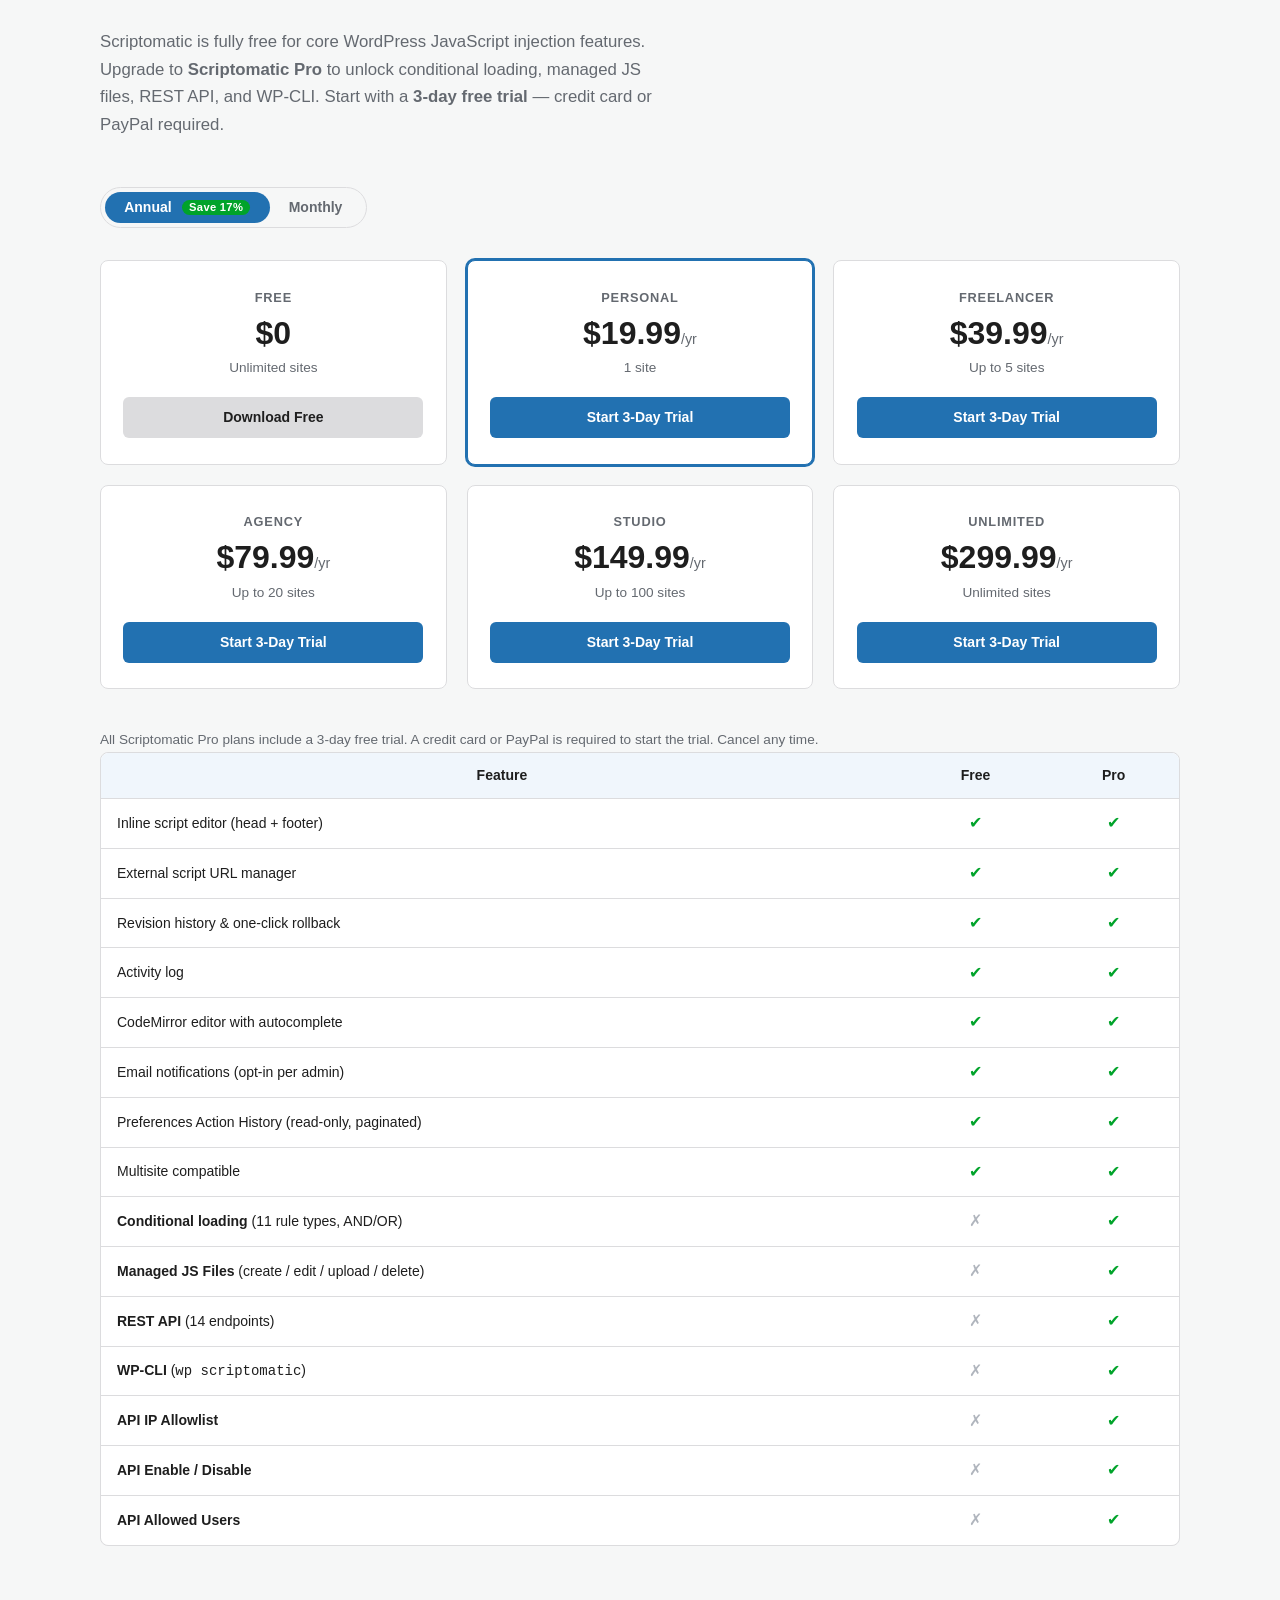
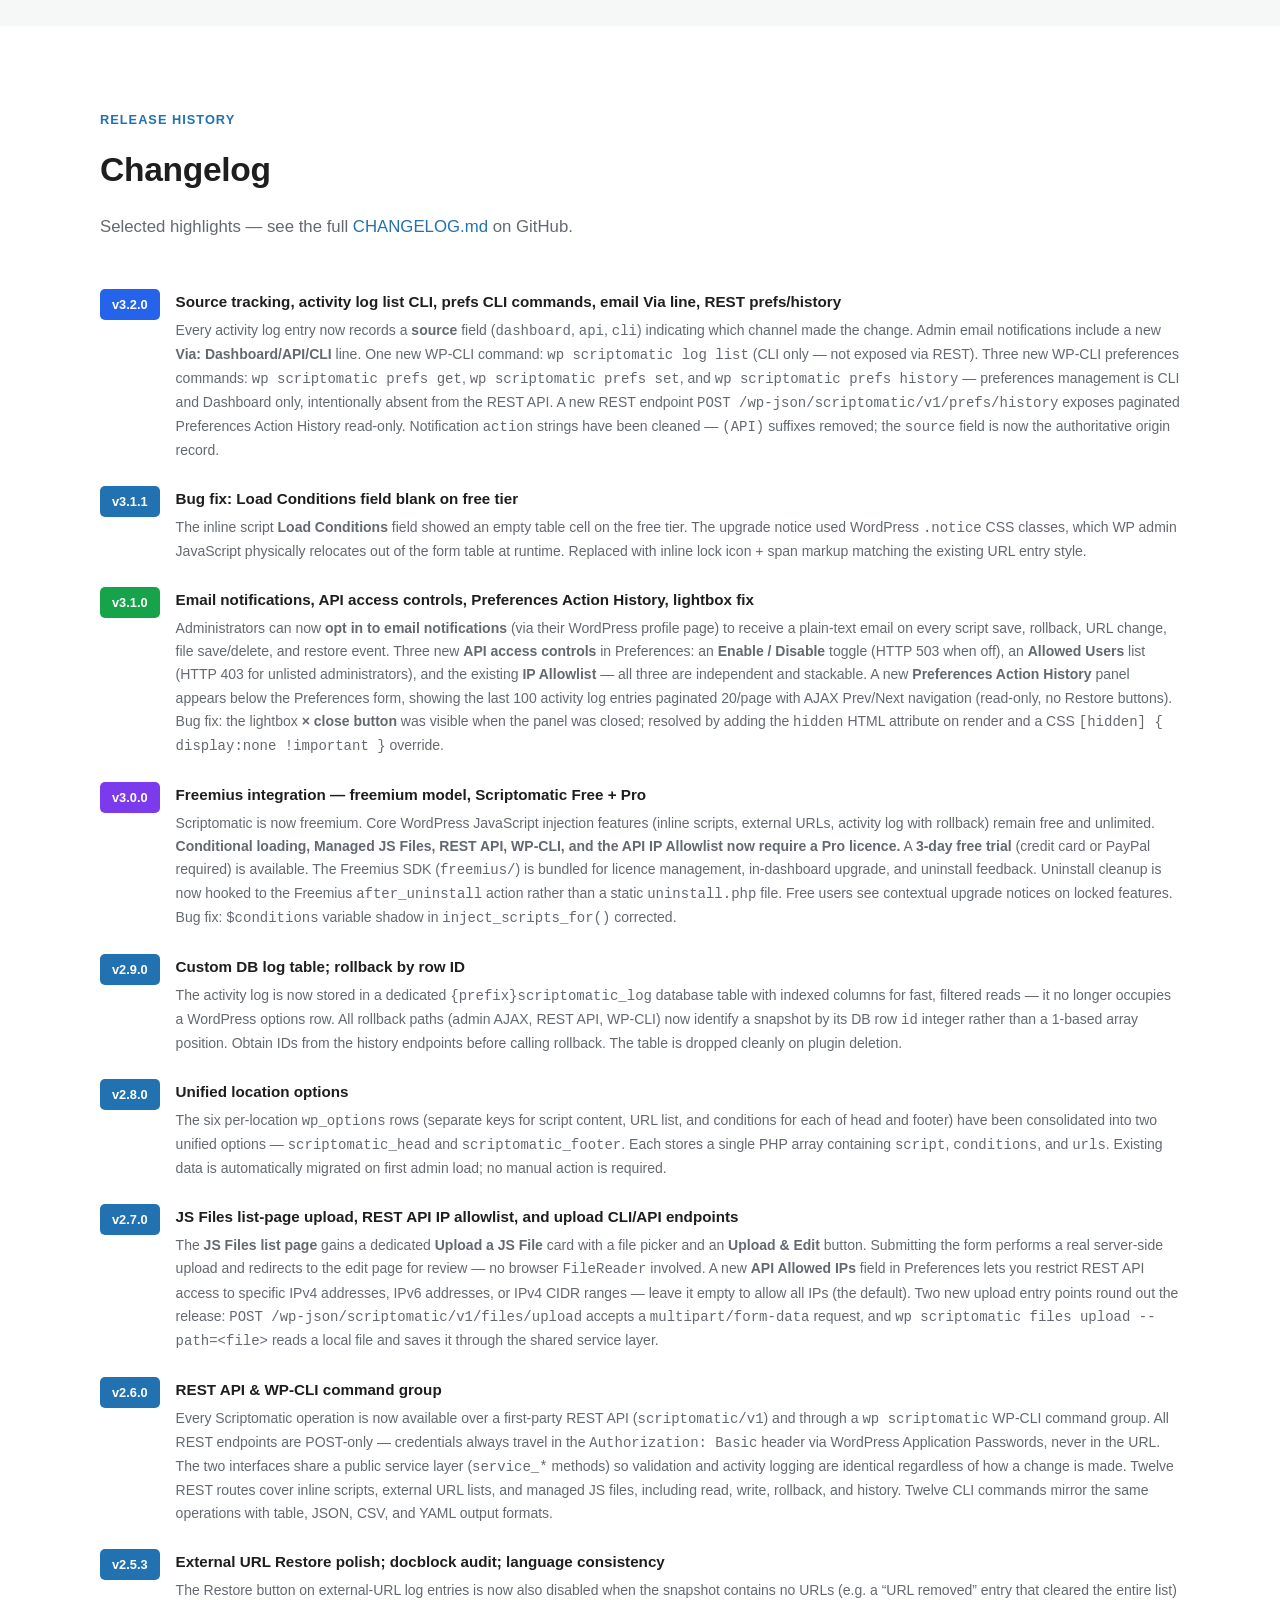
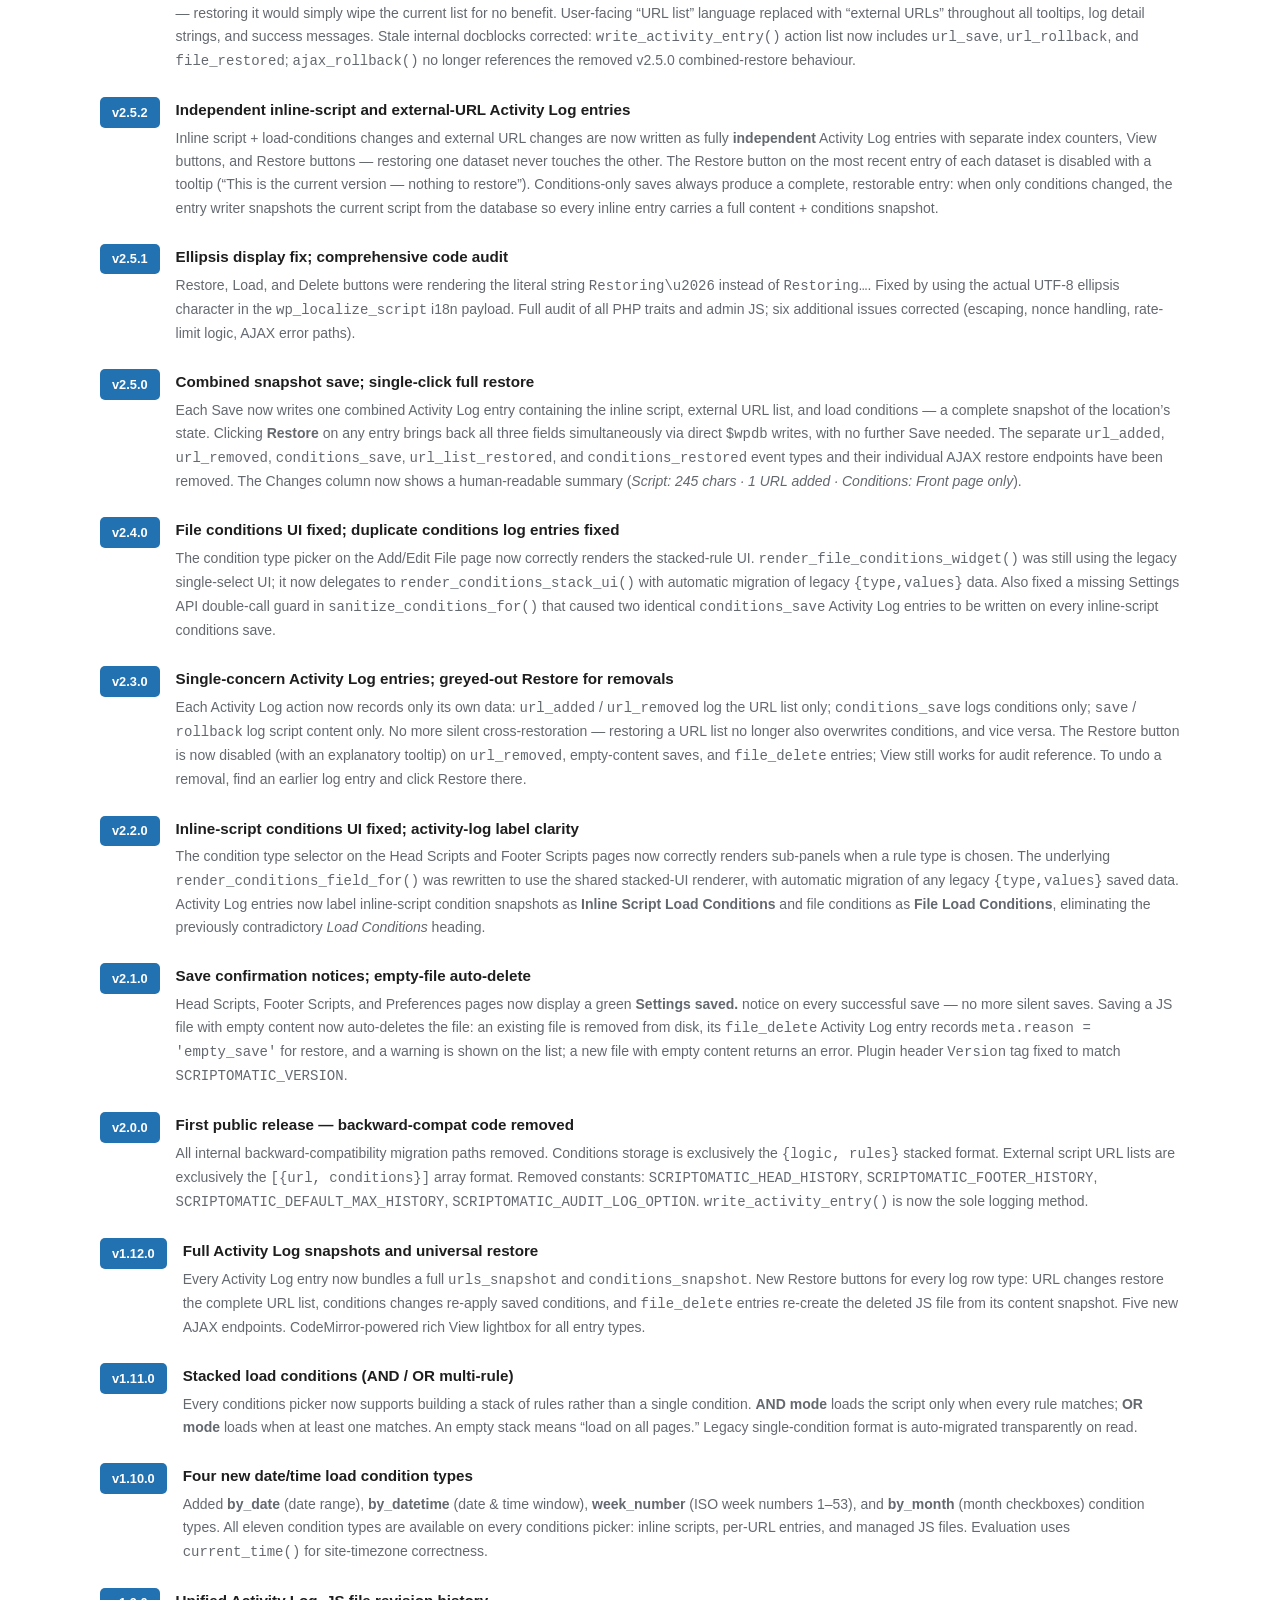
==== commit 6131cb65: "remove: wp scriptomatic log clear command and service_clear_activity_log() - Remove service_clear_ac" ====
--- a/docs/index.html
+++ b/docs/index.html
@@ -579,7 +579,7 @@
       <div class="feature-card">
         <div class="feature-icon icon-green">💻</div>
         <h3>WP-CLI <span class="pro-badge">Pro</span></h3>
-        <p><code>wp scriptomatic</code> command group with subcommands for inline scripts, external URLs, managed JS files (including <code>files upload</code>), activity log (<code>log list</code>, <code>log clear</code>), preferences management (<code>prefs get</code>, <code>prefs set</code>, <code>prefs history</code>), and history. All write commands share the same service layer as the REST API &mdash; identical validation and activity logging. Preferences management is available via CLI only &mdash; intentionally absent from the REST API.</p>
+        <p><code>wp scriptomatic</code> command group with subcommands for inline scripts, external URLs, managed JS files (including <code>files upload</code>), activity log (<code>log list</code>), preferences management (<code>prefs get</code>, <code>prefs set</code>, <code>prefs history</code>), and history. All write commands share the same service layer as the REST API &mdash; identical validation and activity logging. Preferences management is available via CLI only &mdash; intentionally absent from the REST API.</p>
       </div>
 
       <div class="feature-card">
@@ -968,9 +968,7 @@
         <h3>Activity Log</h3>
         <div class="shell">
 <span class="prompt">$ </span>wp scriptomatic log list
-<span class="prompt">$ </span>wp scriptomatic log list --location=head --limit=50
-<span class="prompt">$ </span>wp scriptomatic log clear --location=head --yes
-<span class="prompt">$ </span>wp scriptomatic log clear --yes</div>
+<span class="prompt">$ </span>wp scriptomatic log list --location=head --limit=50</div>
       </div>
 
       <div class="install-card">
@@ -1134,8 +1132,8 @@
     <div class="changelog-item">
       <div class="clog-version" style="background:#2563eb;">v3.2.0</div>
       <div class="clog-body">
-        <h4>Source tracking, activity log list/clear CLI, prefs CLI commands, email Via line, REST prefs/history</h4>
-        <p>Every activity log entry now records a <strong>source</strong> field (<code>dashboard</code>, <code>api</code>, <code>cli</code>) indicating which channel made the change. Admin email notifications include a new <strong>Via: Dashboard/API/CLI</strong> line. Two new WP-CLI commands: <code>wp scriptomatic log list</code> and <code>wp scriptomatic log clear</code> (CLI only &mdash; not exposed via REST). Three new WP-CLI preferences commands: <code>wp scriptomatic prefs get</code>, <code>wp scriptomatic prefs set</code>, and <code>wp scriptomatic prefs history</code> &mdash; preferences management is CLI and Dashboard only, intentionally absent from the REST API. A new REST endpoint <code>POST /wp-json/scriptomatic/v1/prefs/history</code> exposes paginated Preferences Action History read-only. Notification <code>action</code> strings have been cleaned &mdash; <code>(API)</code> suffixes removed; the <code>source</code> field is now the authoritative origin record.</p>
+        <h4>Source tracking, activity log list CLI, prefs CLI commands, email Via line, REST prefs/history</h4>
+        <p>Every activity log entry now records a <strong>source</strong> field (<code>dashboard</code>, <code>api</code>, <code>cli</code>) indicating which channel made the change. Admin email notifications include a new <strong>Via: Dashboard/API/CLI</strong> line. One new WP-CLI command: <code>wp scriptomatic log list</code> (CLI only &mdash; not exposed via REST). Three new WP-CLI preferences commands: <code>wp scriptomatic prefs get</code>, <code>wp scriptomatic prefs set</code>, and <code>wp scriptomatic prefs history</code> &mdash; preferences management is CLI and Dashboard only, intentionally absent from the REST API. A new REST endpoint <code>POST /wp-json/scriptomatic/v1/prefs/history</code> exposes paginated Preferences Action History read-only. Notification <code>action</code> strings have been cleaned &mdash; <code>(API)</code> suffixes removed; the <code>source</code> field is now the authoritative origin record.</p>
       </div>
     </div>
 
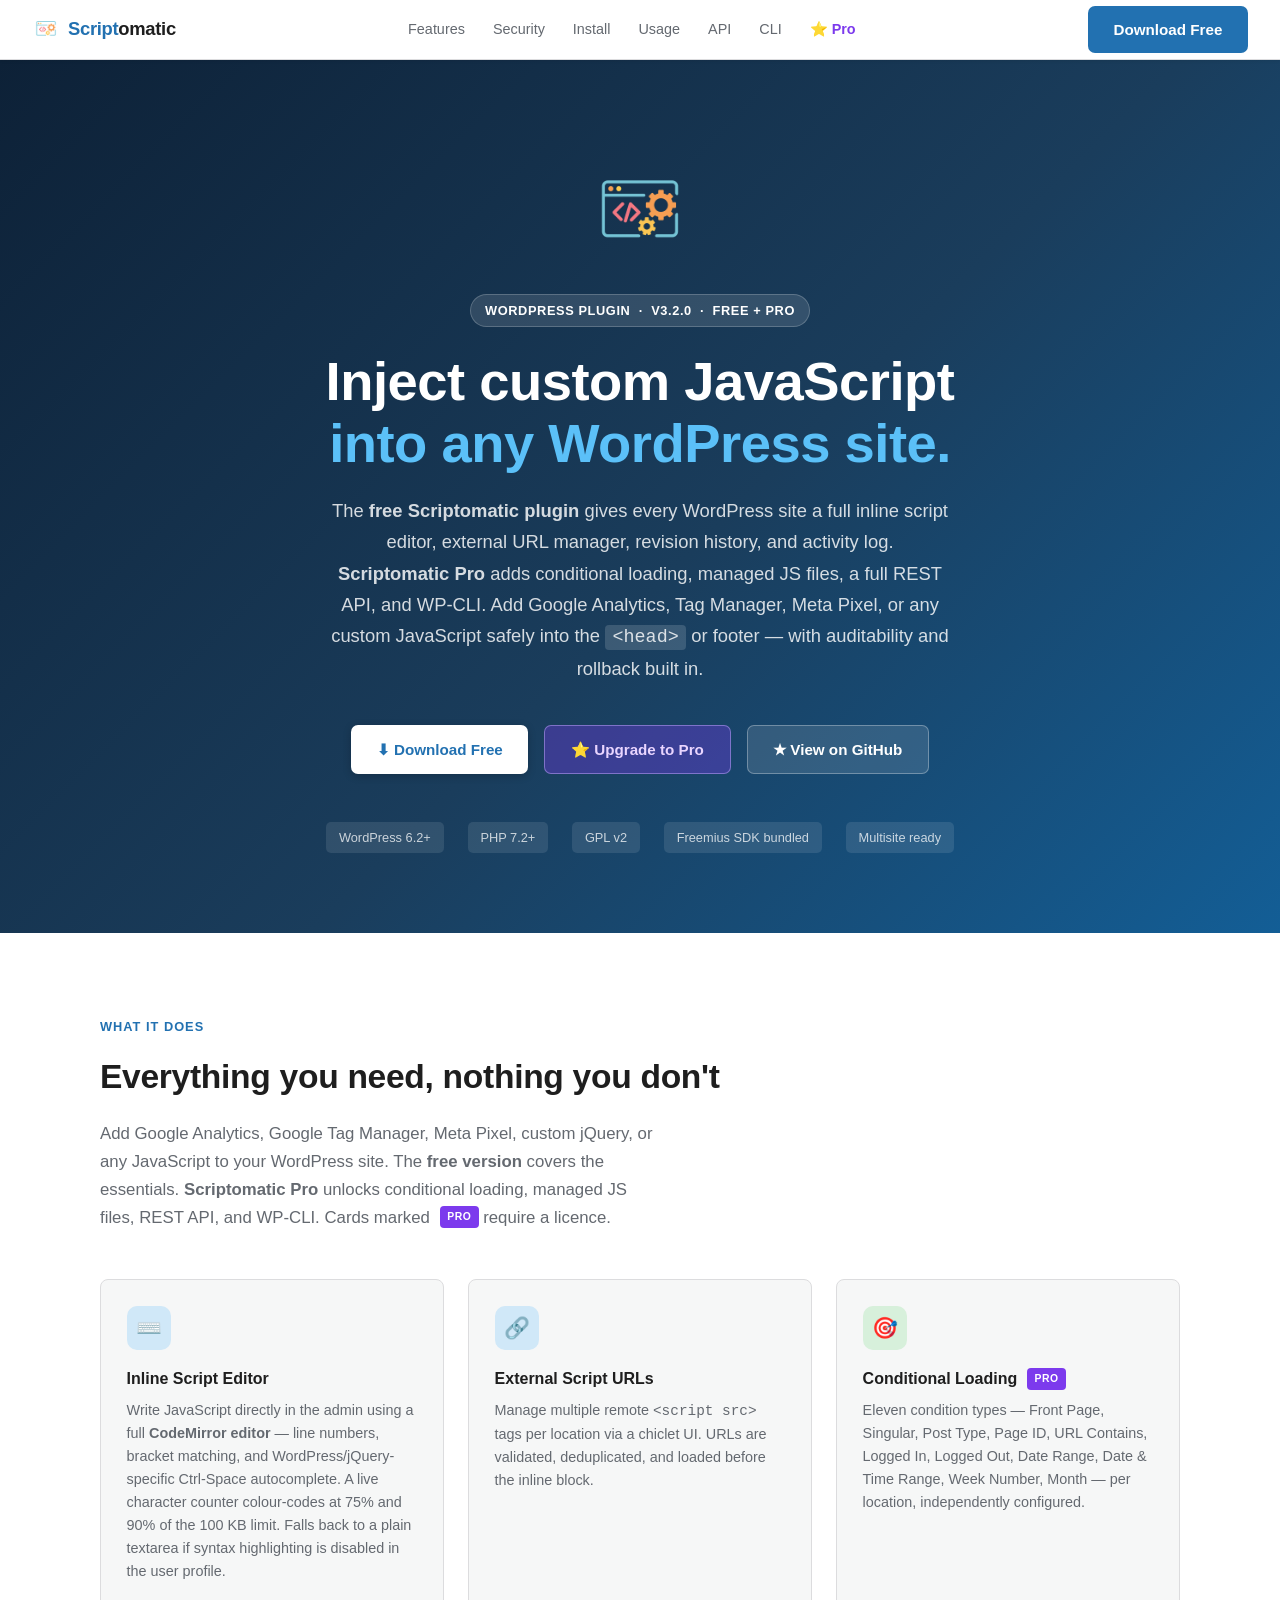
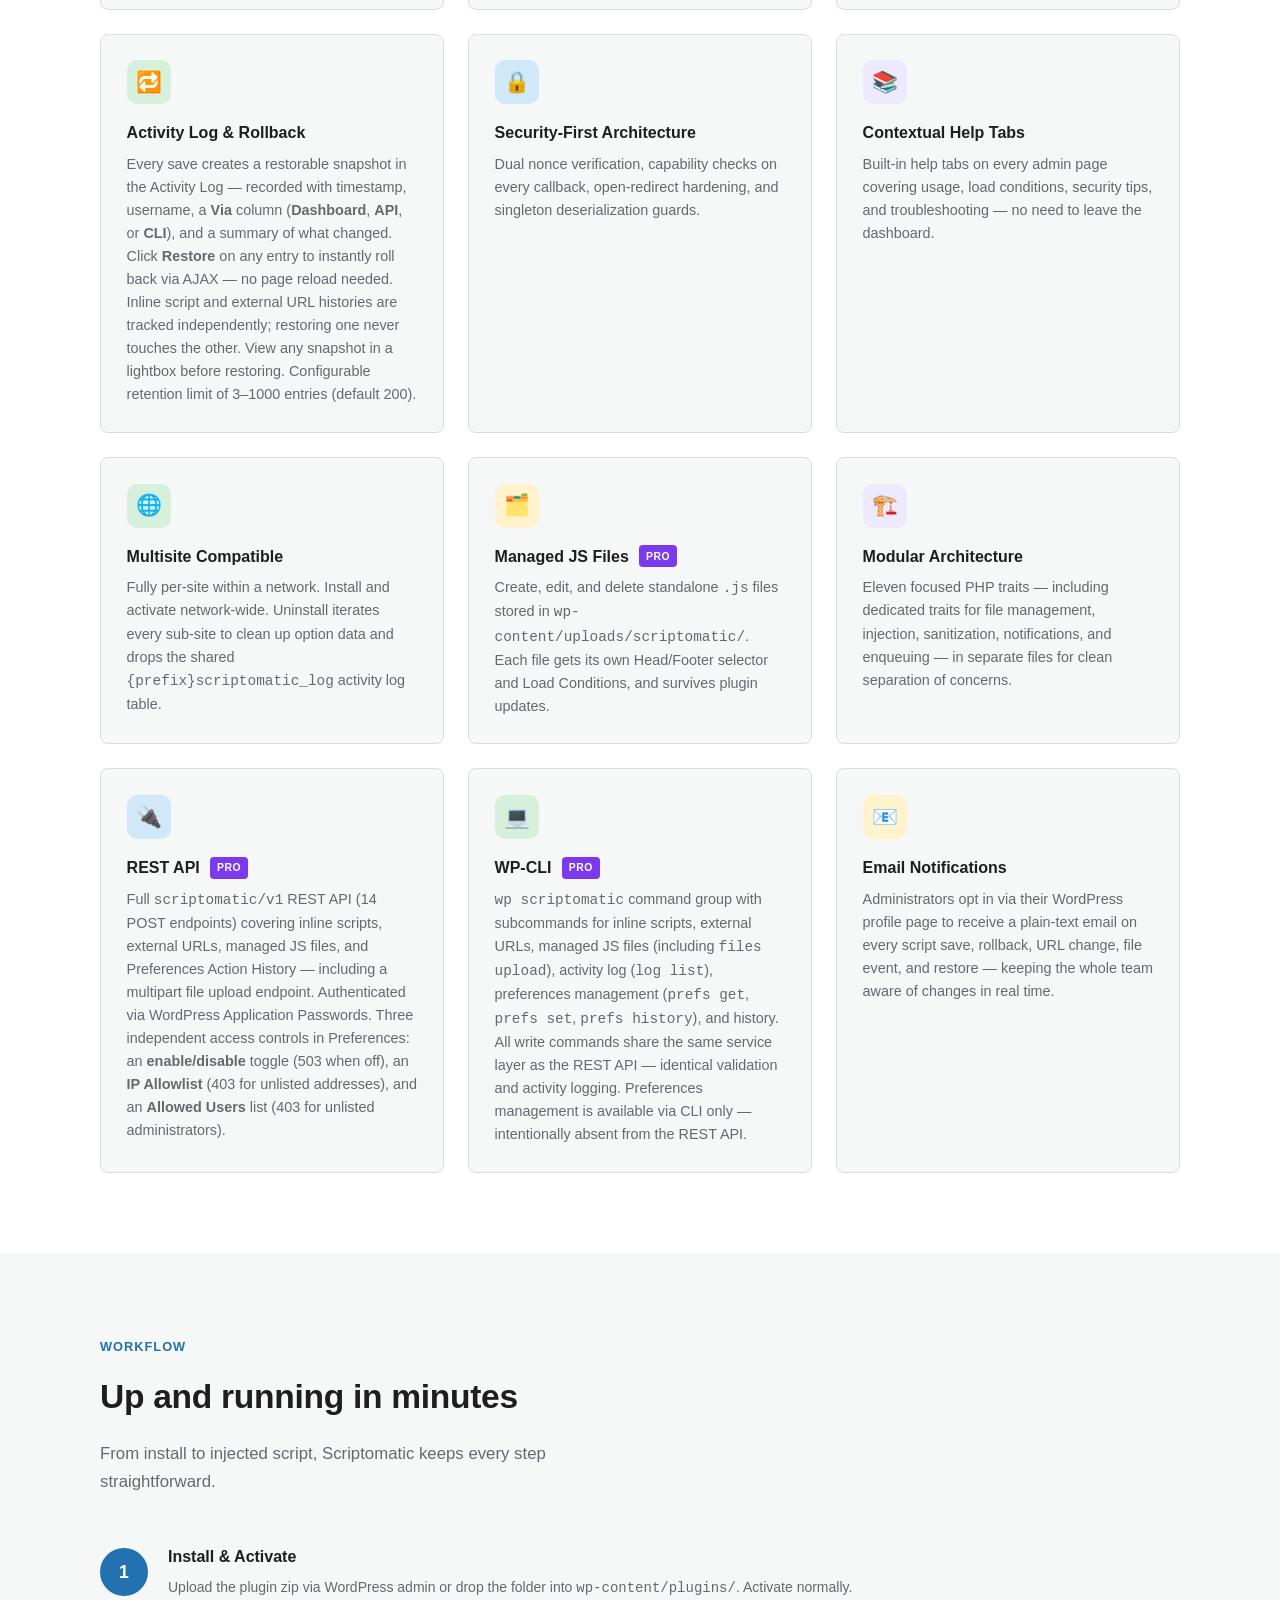
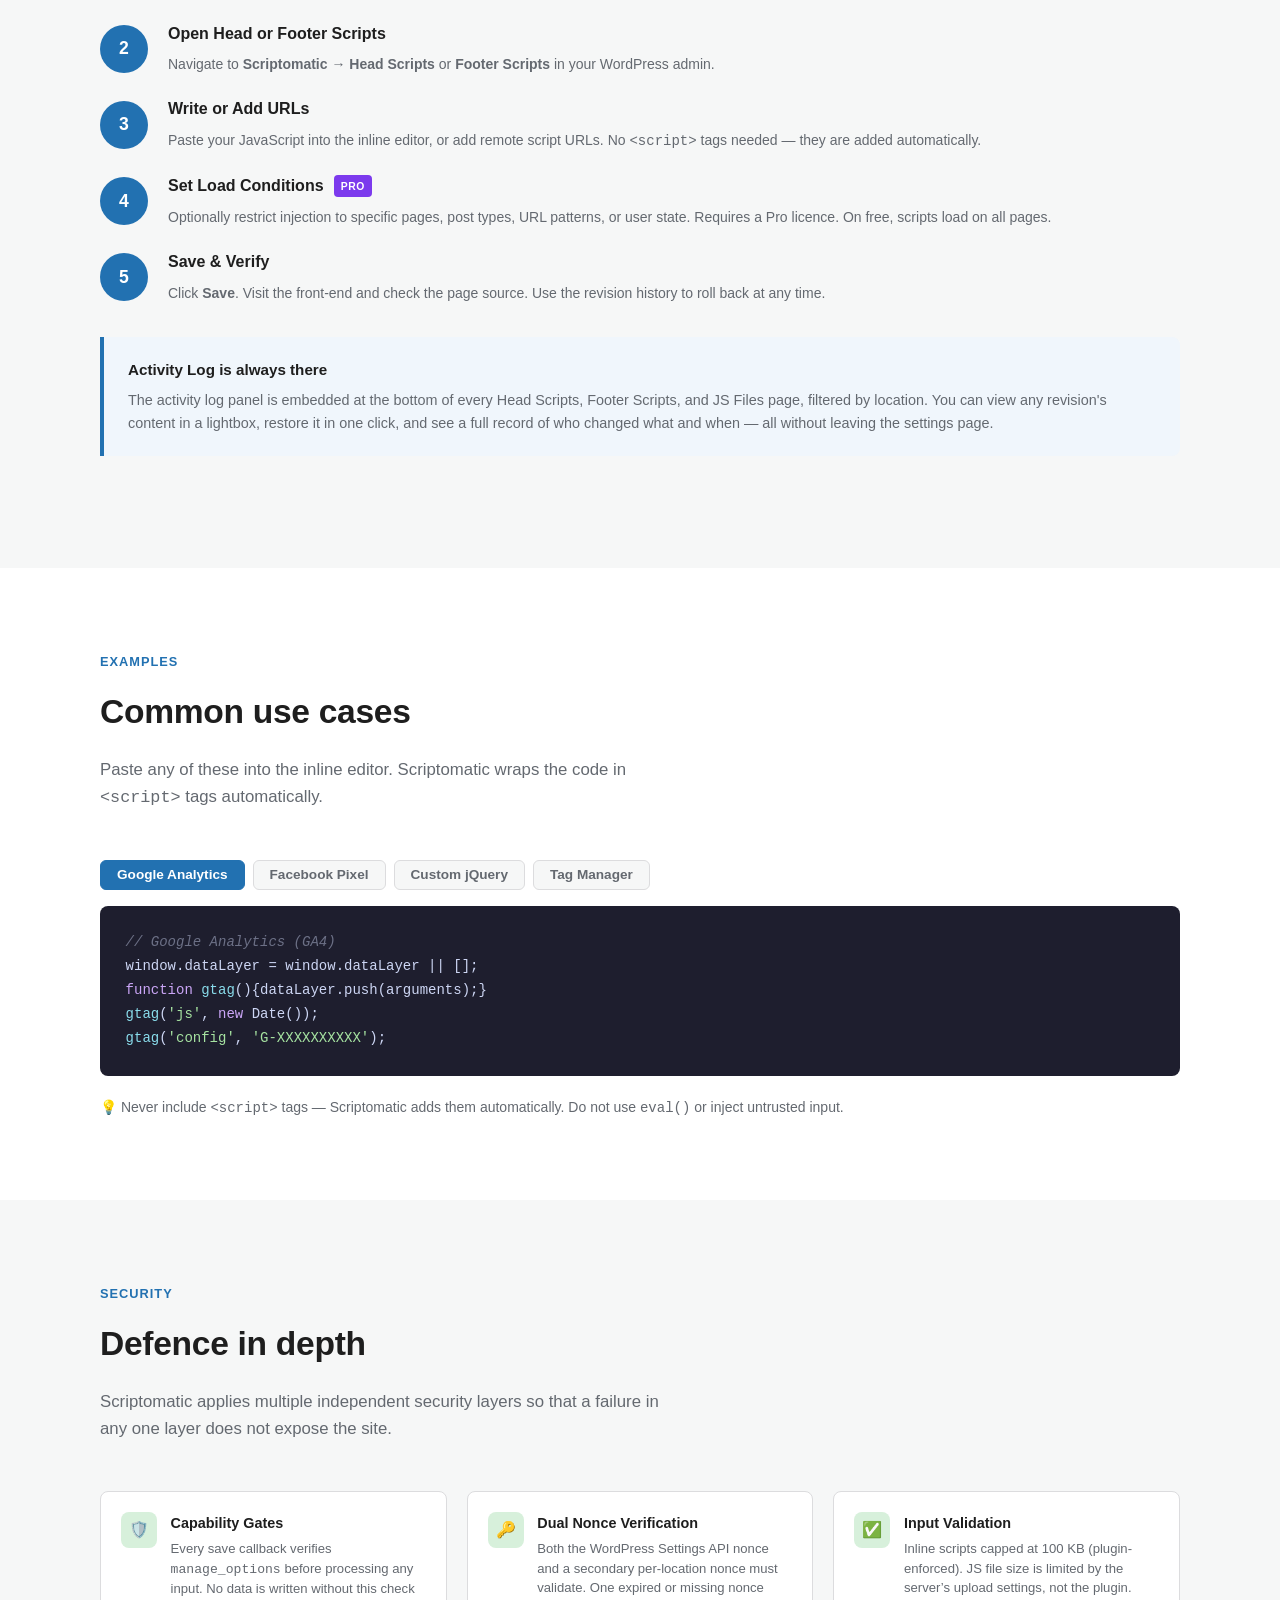
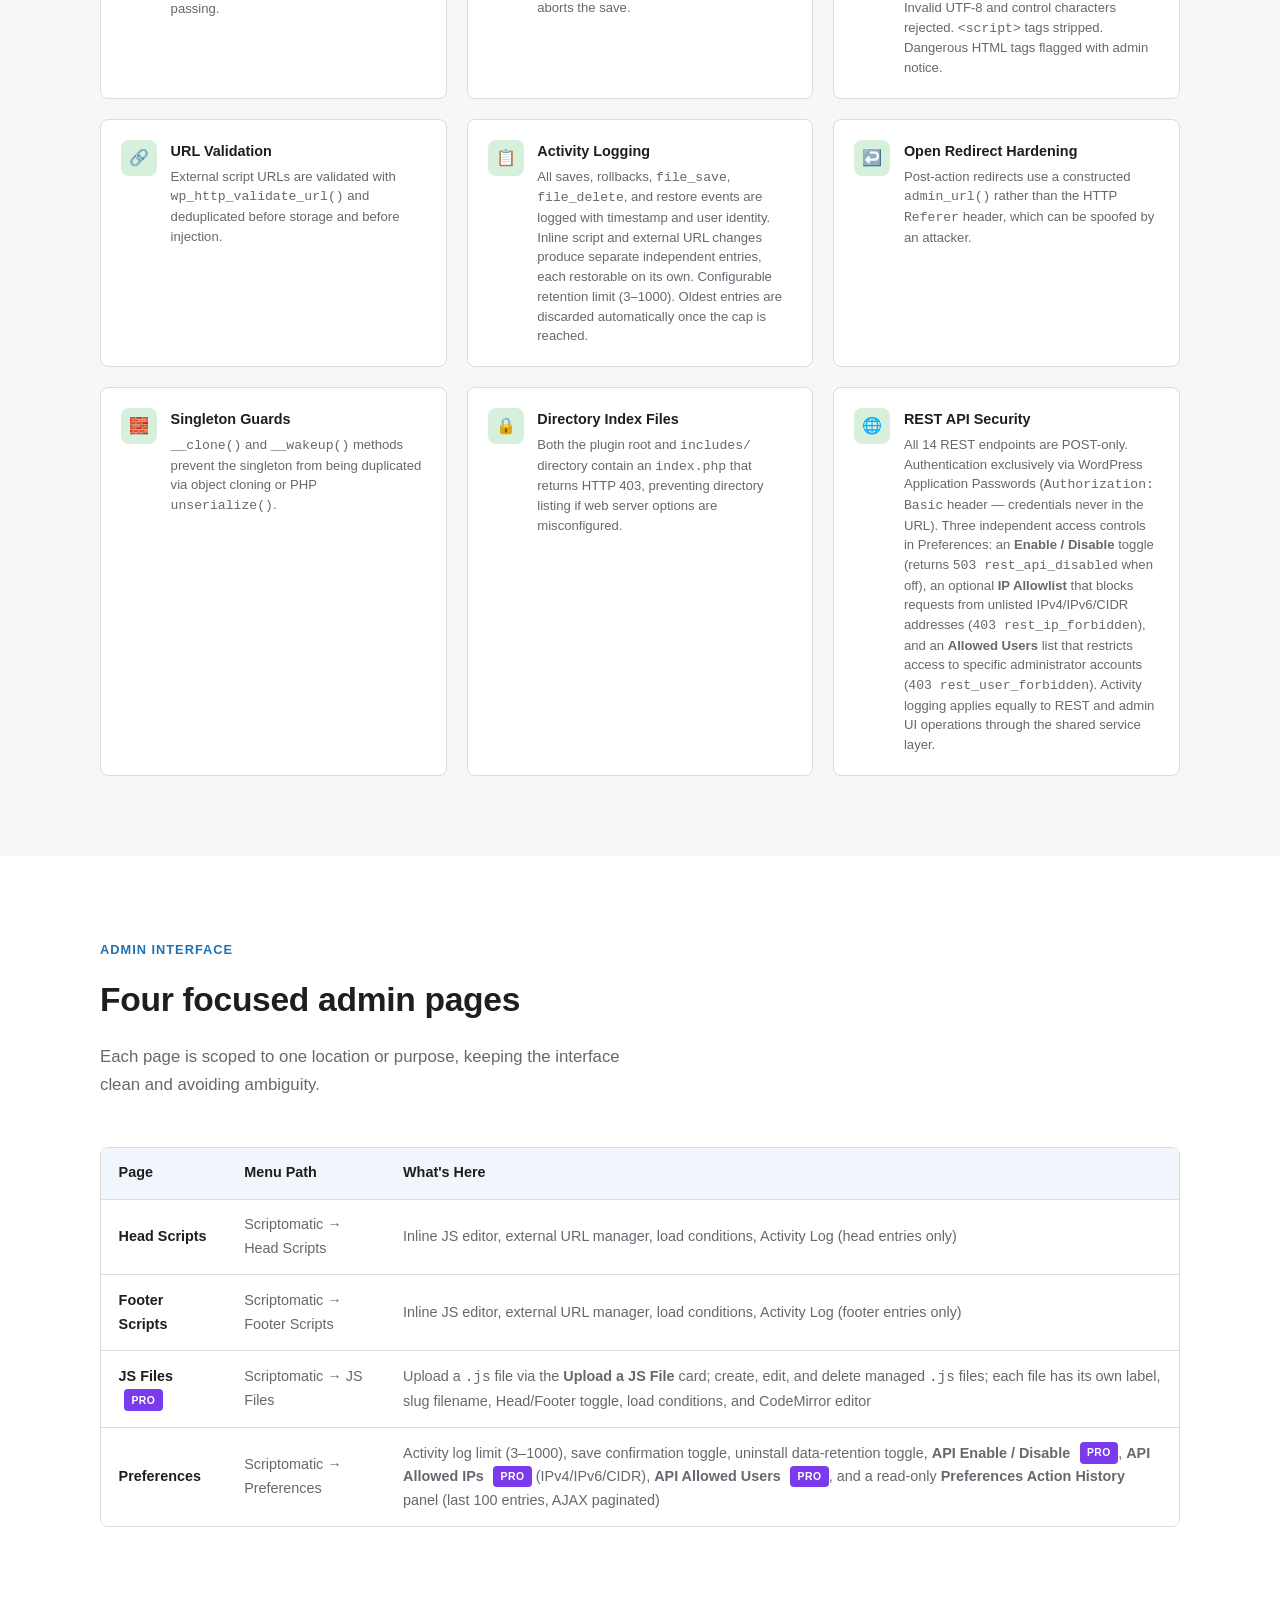
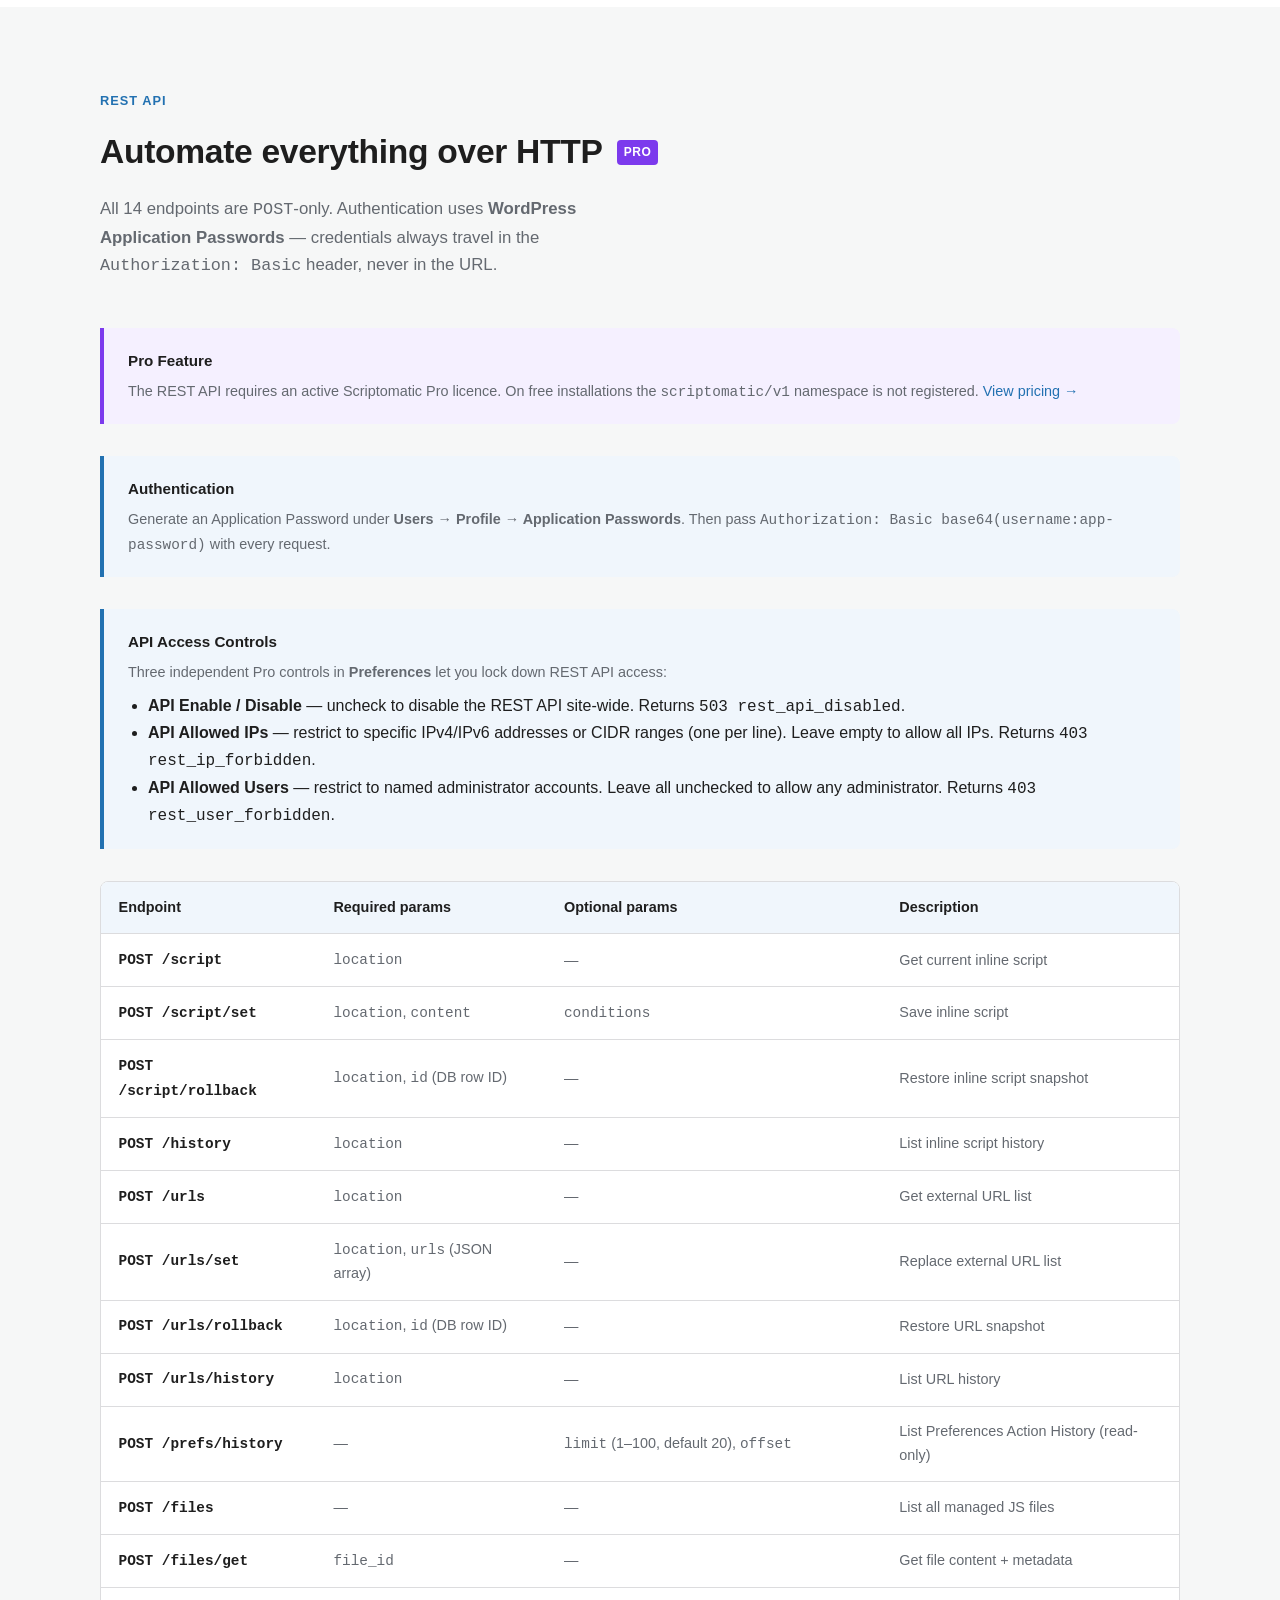
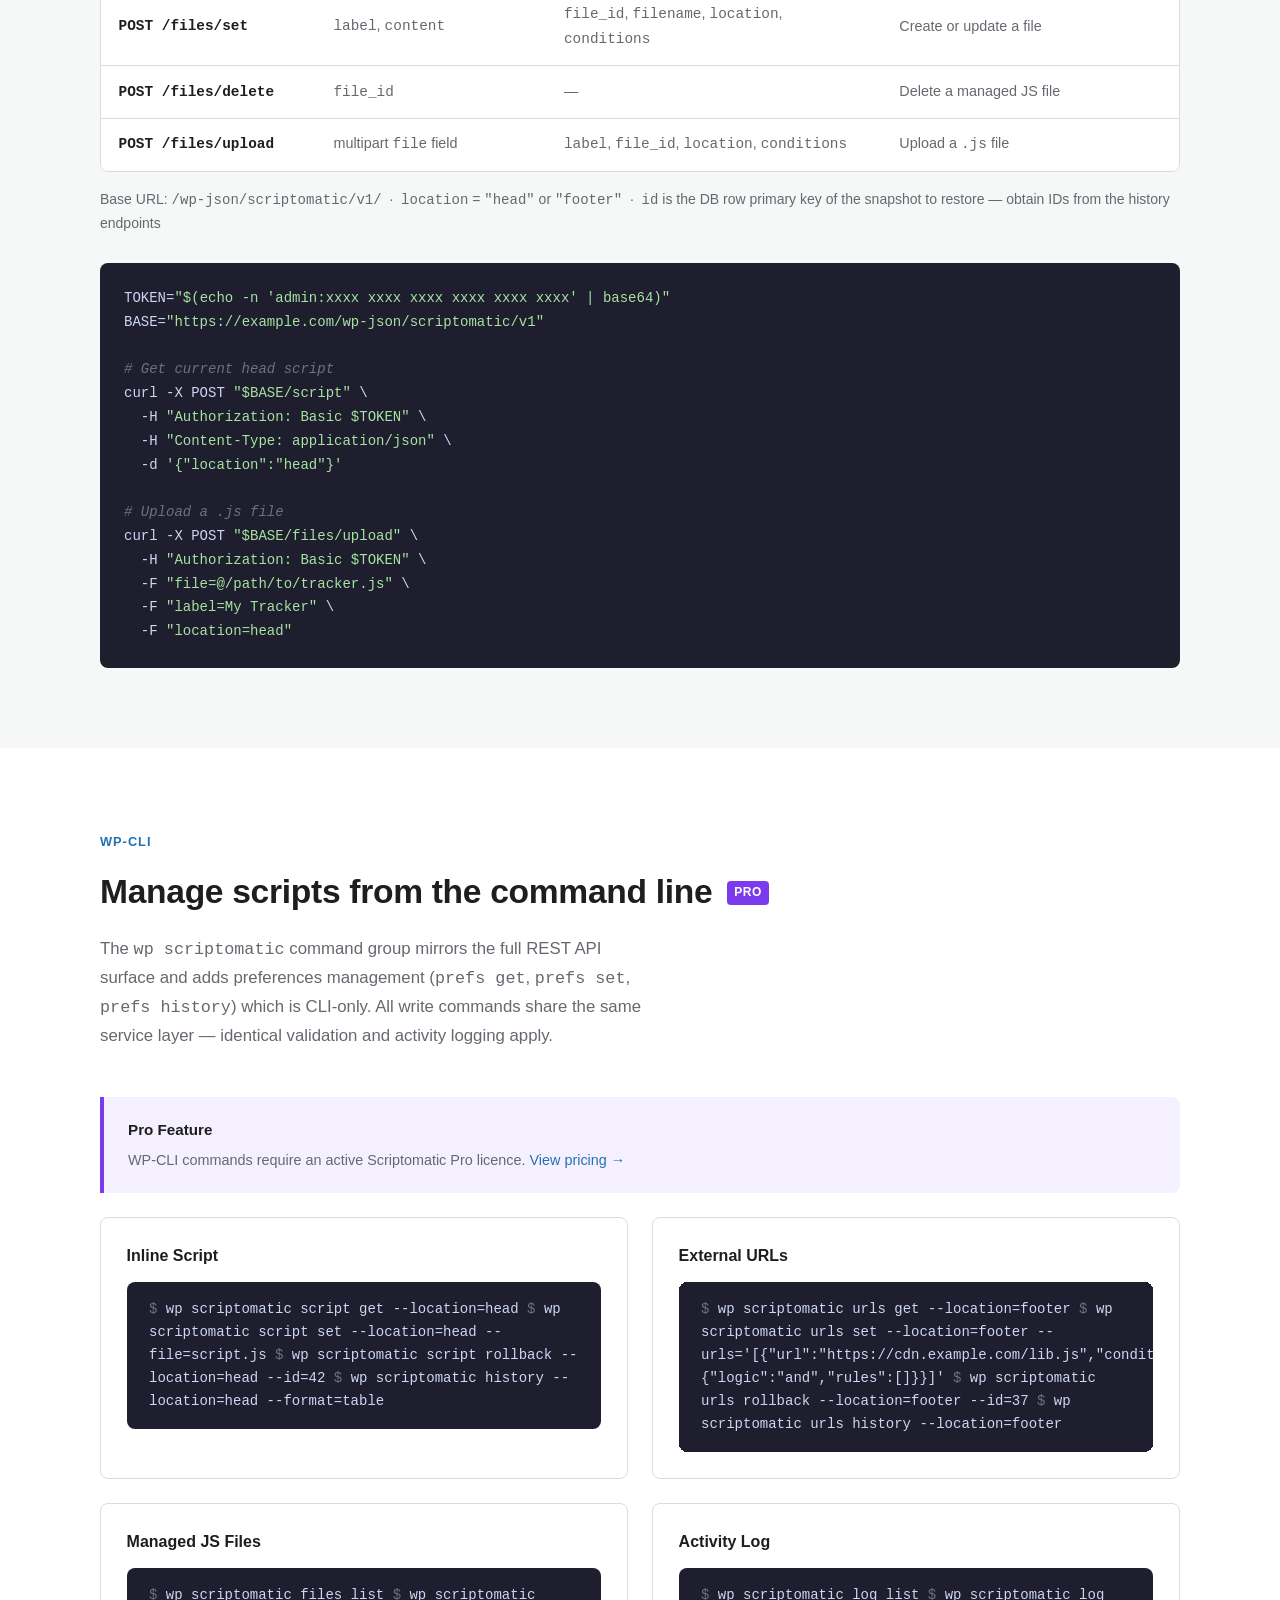
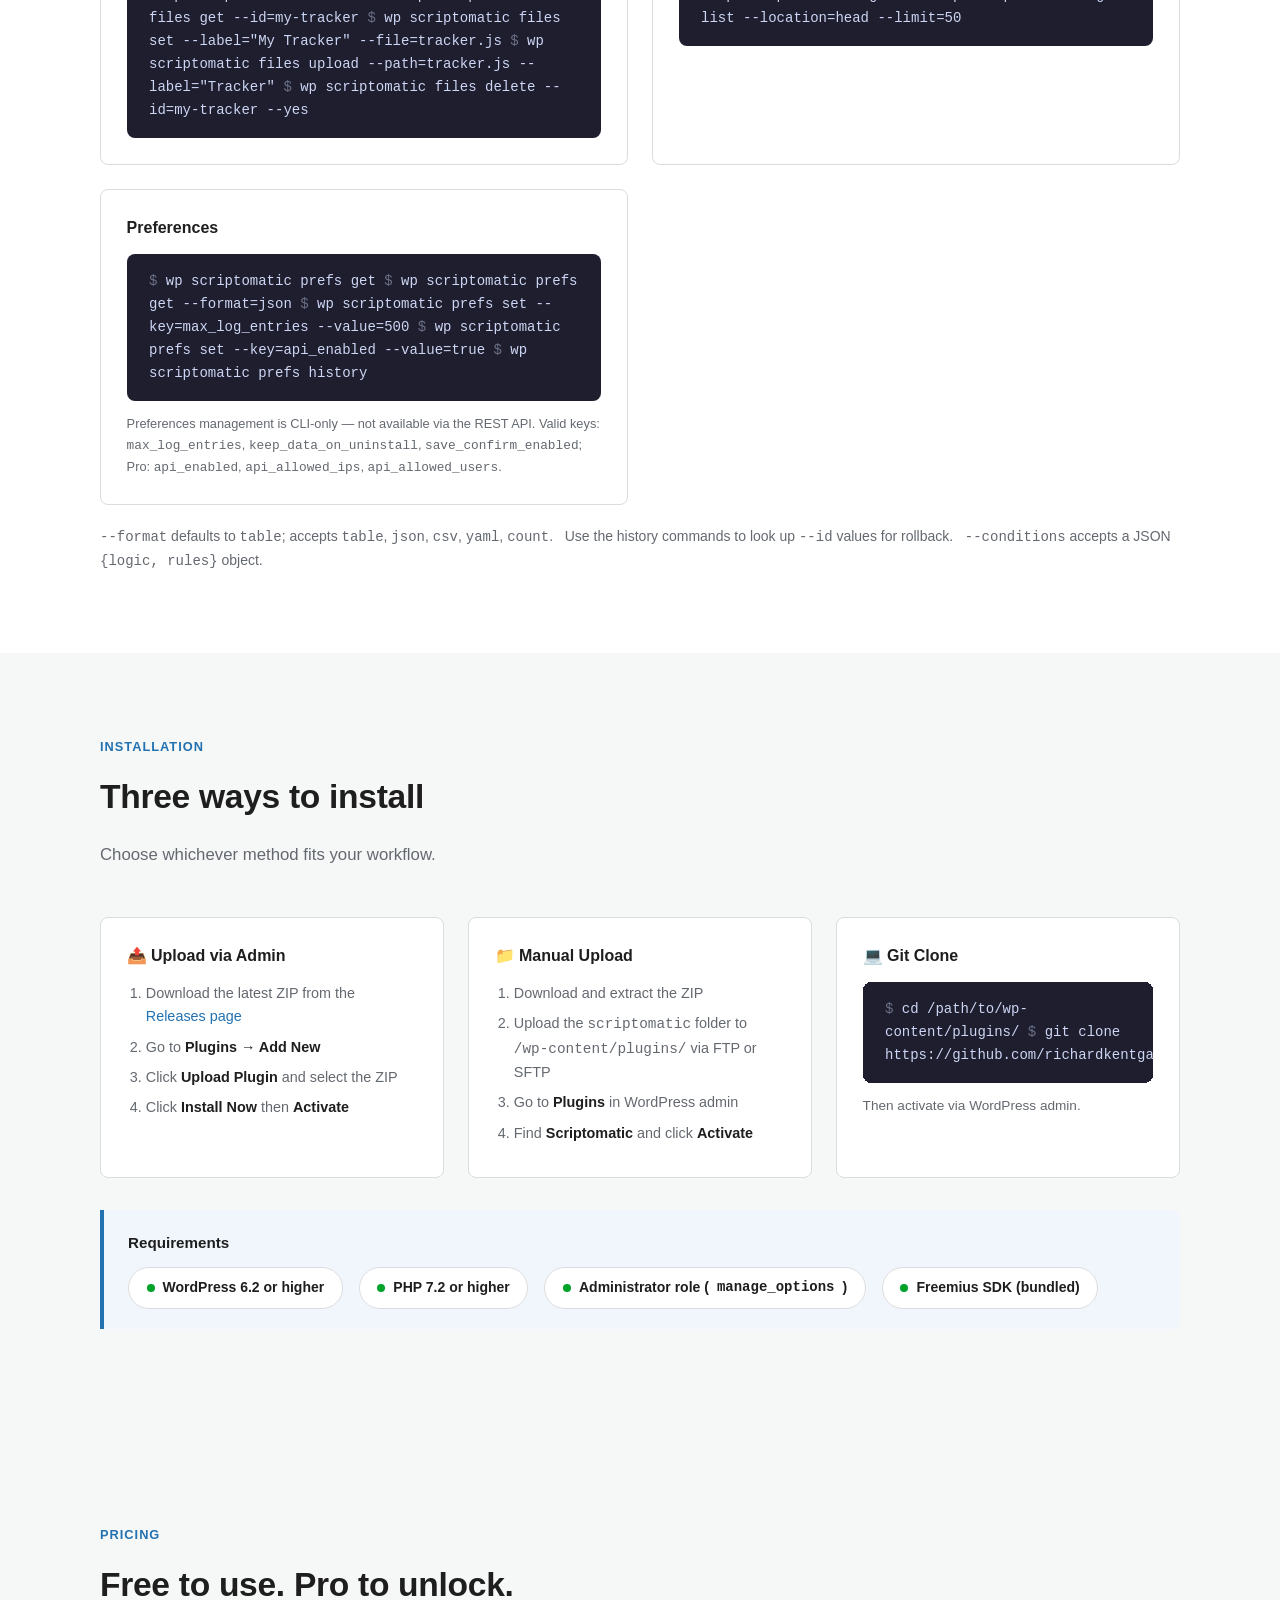
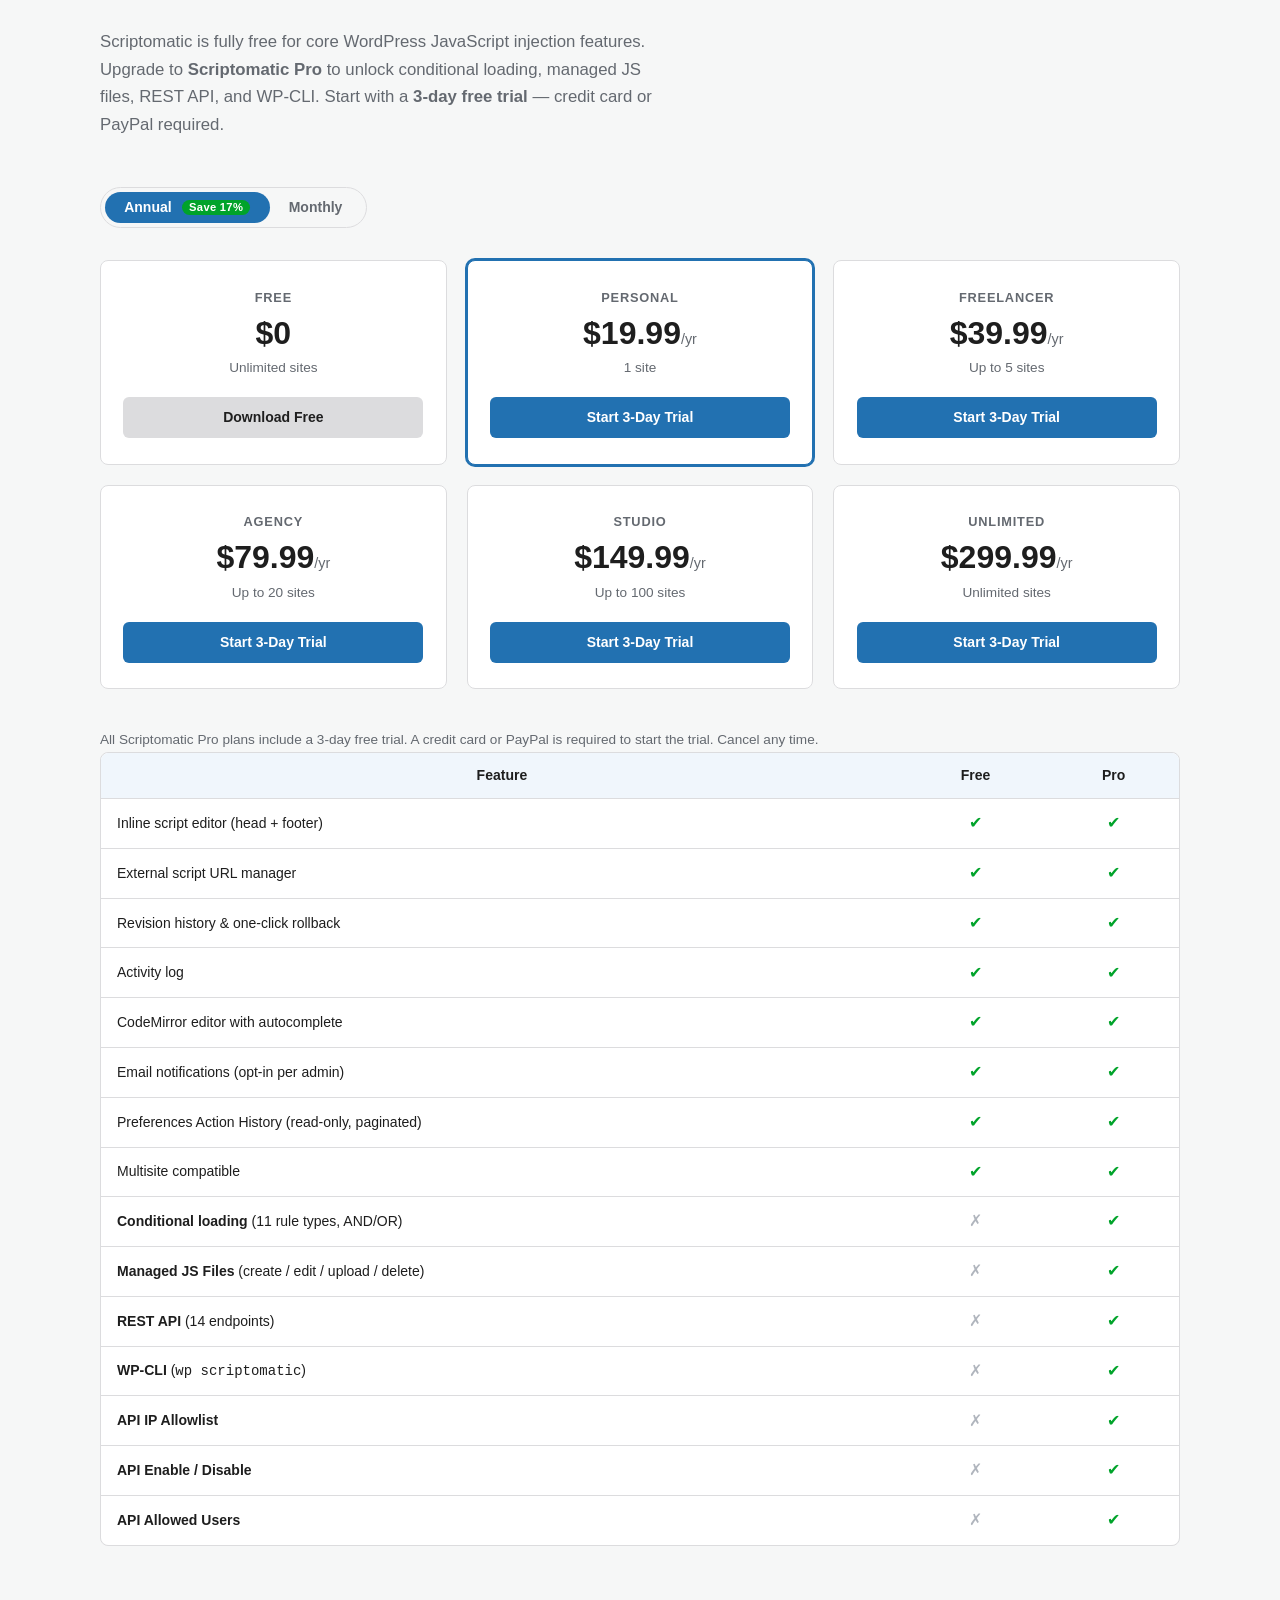
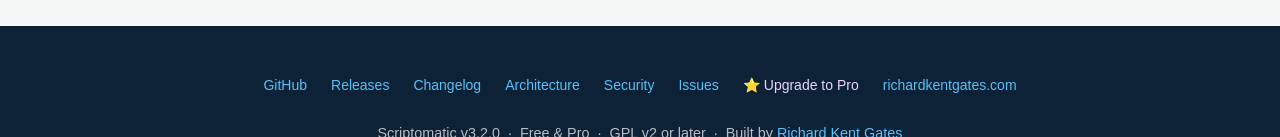
==== commit e62721de: "remove: changelog section from GitHub Pages site" ====
--- a/docs/index.html
+++ b/docs/index.html
@@ -273,16 +273,6 @@
     }
     .highlight-box h4 { font-size: .95rem; font-weight: 700; margin-bottom: .4rem; }
     .highlight-box p  { font-size: .9rem; color: var(--muted); }
-
-    /* ── CHANGELOG SNIPPET ── */
-    .changelog-item { display: flex; gap: 1rem; margin-bottom: 1.5rem; }
-    .clog-version {
-      flex-shrink: 0; background: var(--blue); color: #fff;
-      border-radius: 5px; padding: .3rem .75rem;
-      font-size: .8rem; font-weight: 700; height: fit-content;
-    }
-    .clog-body h4 { font-size: .95rem; font-weight: 700; margin-bottom: .3rem; }
-    .clog-body p  { font-size: .875rem; color: var(--muted); }
 
     /* ── FOOTER ── */
     footer {
@@ -476,7 +466,6 @@
     <li><a href="#usage">Usage</a></li>
     <li><a href="#api">API</a></li>
     <li><a href="#cli">CLI</a></li>
-    <li><a href="#changelog">Changelog</a></li>
     <li><a href="#pricing" style="color:#7c3aed;font-weight:700;">⭐ Pro</a></li>
   </ul>
   <a class="btn nav-cta" href="https://github.com/richardkentgates/scriptomatic/releases/latest">Download Free</a>
@@ -1122,302 +1111,8 @@
   </div>
 </section>
 
-<!-- CHANGELOG -->
-<section class="features-bg" id="changelog">
-  <div class="container">
-    <span class="section-label">Release History</span>
-    <h2>Changelog</h2>
-    <p class="section-intro">Selected highlights — see the full <a href="https://github.com/richardkentgates/scriptomatic/blob/main/CHANGELOG.md">CHANGELOG.md</a> on GitHub.</p>
-
-    <div class="changelog-item">
-      <div class="clog-version" style="background:#2563eb;">v3.2.0</div>
-      <div class="clog-body">
-        <h4>Source tracking, activity log list CLI, prefs CLI commands, email Via line, REST prefs/history</h4>
-        <p>Every activity log entry now records a <strong>source</strong> field (<code>dashboard</code>, <code>api</code>, <code>cli</code>) indicating which channel made the change. Admin email notifications include a new <strong>Via: Dashboard/API/CLI</strong> line. One new WP-CLI command: <code>wp scriptomatic log list</code> (CLI only &mdash; not exposed via REST). Three new WP-CLI preferences commands: <code>wp scriptomatic prefs get</code>, <code>wp scriptomatic prefs set</code>, and <code>wp scriptomatic prefs history</code> &mdash; preferences management is CLI and Dashboard only, intentionally absent from the REST API. A new REST endpoint <code>POST /wp-json/scriptomatic/v1/prefs/history</code> exposes paginated Preferences Action History read-only. Notification <code>action</code> strings have been cleaned &mdash; <code>(API)</code> suffixes removed; the <code>source</code> field is now the authoritative origin record.</p>
-      </div>
-    </div>
-
-    <div class="changelog-item">
-      <div class="clog-version">v3.1.1</div>
-      <div class="clog-body">
-        <h4>Bug fix: Load Conditions field blank on free tier</h4>
-        <p>The inline script <strong>Load Conditions</strong> field showed an empty table cell on the free tier. The upgrade notice used WordPress <code>.notice</code> CSS classes, which WP admin JavaScript physically relocates out of the form table at runtime. Replaced with inline lock icon + span markup matching the existing URL entry style.</p>
-      </div>
-    </div>
-
-    <div class="changelog-item">
-      <div class="clog-version" style="background:#16a34a;">v3.1.0</div>
-      <div class="clog-body">
-        <h4>Email notifications, API access controls, Preferences Action History, lightbox fix</h4>
-        <p>Administrators can now <strong>opt in to email notifications</strong> (via their WordPress profile page) to receive a plain-text email on every script save, rollback, URL change, file save/delete, and restore event. Three new <strong>API access controls</strong> in Preferences: an <strong>Enable / Disable</strong> toggle (HTTP 503 when off), an <strong>Allowed Users</strong> list (HTTP 403 for unlisted administrators), and the existing <strong>IP Allowlist</strong> &mdash; all three are independent and stackable. A new <strong>Preferences Action History</strong> panel appears below the Preferences form, showing the last 100 activity log entries paginated 20/page with AJAX Prev/Next navigation (read-only, no Restore buttons). Bug fix: the lightbox <strong>&times; close button</strong> was visible when the panel was closed; resolved by adding the <code>hidden</code> HTML attribute on render and a CSS <code>[hidden] { display:none !important }</code> override.</p>
-      </div>
-    </div>
-
-    <div class="changelog-item">
-      <div class="clog-version" style="background:#7c3aed;">v3.0.0</div>
-      <div class="clog-body">
-        <h4>Freemius integration — freemium model, Scriptomatic Free + Pro</h4>
-        <p>Scriptomatic is now freemium. Core WordPress JavaScript injection features (inline scripts, external URLs, activity log with rollback) remain free and unlimited. <strong>Conditional loading, Managed JS Files, REST API, WP-CLI, and the API IP Allowlist now require a Pro licence.</strong> A <strong>3-day free trial</strong> (credit card or PayPal required) is available. The Freemius SDK (<code>freemius/</code>) is bundled for licence management, in-dashboard upgrade, and uninstall feedback. Uninstall cleanup is now hooked to the Freemius <code>after_uninstall</code> action rather than a static <code>uninstall.php</code> file. Free users see contextual upgrade notices on locked features. Bug fix: <code>$conditions</code> variable shadow in <code>inject_scripts_for()</code> corrected.</p>
-      </div>
-    </div>
-
-    <div class="changelog-item">
-      <div class="clog-version">v2.9.0</div>
-      <div class="clog-body">
-        <h4>Custom DB log table; rollback by row ID</h4>
-        <p>The activity log is now stored in a dedicated <code>{prefix}scriptomatic_log</code> database table with indexed columns for fast, filtered reads &mdash; it no longer occupies a WordPress options row. All rollback paths (admin AJAX, REST API, WP-CLI) now identify a snapshot by its DB row <code>id</code> integer rather than a 1-based array position. Obtain IDs from the history endpoints before calling rollback. The table is dropped cleanly on plugin deletion.</p>
-      </div>
-    </div>
-
-    <div class="changelog-item">
-      <div class="clog-version">v2.8.0</div>
-      <div class="clog-body">
-        <h4>Unified location options</h4>
-        <p>The six per-location <code>wp_options</code> rows (separate keys for script content, URL list, and conditions for each of head and footer) have been consolidated into two unified options &mdash; <code>scriptomatic_head</code> and <code>scriptomatic_footer</code>. Each stores a single PHP array containing <code>script</code>, <code>conditions</code>, and <code>urls</code>. Existing data is automatically migrated on first admin load; no manual action is required.</p>
-      </div>
-    </div>
-
-    <div class="changelog-item">
-      <div class="clog-version">v2.7.0</div>
-      <div class="clog-body">
-        <h4>JS Files list-page upload, REST API IP allowlist, and upload CLI/API endpoints</h4>
-        <p>The <strong>JS Files list page</strong> gains a dedicated <strong>Upload a JS File</strong> card with a file picker and an <strong>Upload &amp; Edit</strong> button. Submitting the form performs a real server-side upload and redirects to the edit page for review &mdash; no browser <code>FileReader</code> involved. A new <strong>API Allowed IPs</strong> field in Preferences lets you restrict REST API access to specific IPv4 addresses, IPv6 addresses, or IPv4 CIDR ranges &mdash; leave it empty to allow all IPs (the default). Two new upload entry points round out the release: <code>POST /wp-json/scriptomatic/v1/files/upload</code> accepts a <code>multipart/form-data</code> request, and <code>wp scriptomatic files upload --path=&lt;file&gt;</code> reads a local file and saves it through the shared service layer.</p>
-      </div>
-    </div>
-
-    <div class="changelog-item">
-      <div class="clog-version">v2.6.0</div>
-      <div class="clog-body">
-        <h4>REST API &amp; WP-CLI command group</h4>
-        <p>Every Scriptomatic operation is now available over a first-party REST API (<code>scriptomatic/v1</code>) and through a <code>wp scriptomatic</code> WP-CLI command group. All REST endpoints are POST-only &mdash; credentials always travel in the <code>Authorization: Basic</code> header via WordPress Application Passwords, never in the URL. The two interfaces share a public service layer (<code>service_*</code> methods) so validation and activity logging are identical regardless of how a change is made. Twelve REST routes cover inline scripts, external URL lists, and managed JS files, including read, write, rollback, and history. Twelve CLI commands mirror the same operations with table, JSON, CSV, and YAML output formats.</p>
-      </div>
-    </div>
-
-    <div class="changelog-item">
-      <div class="clog-version">v2.5.3</div>
-      <div class="clog-body">
-        <h4>External URL Restore polish; docblock audit; language consistency</h4>
-        <p>The Restore button on external-URL log entries is now also disabled when the snapshot contains no URLs (e.g. a &ldquo;URL removed&rdquo; entry that cleared the entire list) &mdash; restoring it would simply wipe the current list for no benefit. User-facing &ldquo;URL list&rdquo; language replaced with &ldquo;external URLs&rdquo; throughout all tooltips, log detail strings, and success messages. Stale internal docblocks corrected: <code>write_activity_entry()</code> action list now includes <code>url_save</code>, <code>url_rollback</code>, and <code>file_restored</code>; <code>ajax_rollback()</code> no longer references the removed v2.5.0 combined-restore behaviour.</p>
-      </div>
-    </div>
-
-    <div class="changelog-item">
-      <div class="clog-version">v2.5.2</div>
-      <div class="clog-body">
-        <h4>Independent inline-script and external-URL Activity Log entries</h4>
-        <p>Inline script + load-conditions changes and external URL changes are now written as fully <strong>independent</strong> Activity Log entries with separate index counters, View buttons, and Restore buttons &mdash; restoring one dataset never touches the other. The Restore button on the most recent entry of each dataset is disabled with a tooltip (&ldquo;This is the current version &mdash; nothing to restore&rdquo;). Conditions-only saves always produce a complete, restorable entry: when only conditions changed, the entry writer snapshots the current script from the database so every inline entry carries a full content + conditions snapshot.</p>
-      </div>
-    </div>
-
-    <div class="changelog-item">
-      <div class="clog-version">v2.5.1</div>
-      <div class="clog-body">
-        <h4>Ellipsis display fix; comprehensive code audit</h4>
-        <p>Restore, Load, and Delete buttons were rendering the literal string <code>Restoring\u2026</code> instead of <code>Restoring&hellip;</code>. Fixed by using the actual UTF-8 ellipsis character in the <code>wp_localize_script</code> i18n payload. Full audit of all PHP traits and admin JS; six additional issues corrected (escaping, nonce handling, rate-limit logic, AJAX error paths).</p>
-      </div>
-    </div>
-
-    <div class="changelog-item">
-      <div class="clog-version">v2.5.0</div>
-      <div class="clog-body">
-        <h4>Combined snapshot save; single-click full restore</h4>
-        <p>Each Save now writes one combined Activity Log entry containing the inline script, external URL list, and load conditions &mdash; a complete snapshot of the location’s state. Clicking <strong>Restore</strong> on any entry brings back all three fields simultaneously via direct <code>$wpdb</code> writes, with no further Save needed. The separate <code>url_added</code>, <code>url_removed</code>, <code>conditions_save</code>, <code>url_list_restored</code>, and <code>conditions_restored</code> event types and their individual AJAX restore endpoints have been removed. The Changes column now shows a human-readable summary (<em>Script: 245 chars &middot; 1 URL added &middot; Conditions: Front page only</em>).</p>
-      </div>
-    </div>
-
-    <div class="changelog-item">
-      <div class="clog-version">v2.4.0</div>
-      <div class="clog-body">
-        <h4>File conditions UI fixed; duplicate conditions log entries fixed</h4>
-        <p>The condition type picker on the Add/Edit File page now correctly renders the stacked-rule UI. <code>render_file_conditions_widget()</code> was still using the legacy single-select UI; it now delegates to <code>render_conditions_stack_ui()</code> with automatic migration of legacy <code>{type,values}</code> data. Also fixed a missing Settings API double-call guard in <code>sanitize_conditions_for()</code> that caused two identical <code>conditions_save</code> Activity Log entries to be written on every inline-script conditions save.</p>
-      </div>
-    </div>
-
-    <div class="changelog-item">      <div class="clog-version">v2.3.0</div>
-      <div class="clog-body">
-        <h4>Single-concern Activity Log entries; greyed-out Restore for removals</h4>
-        <p>Each Activity Log action now records only its own data: <code>url_added</code> / <code>url_removed</code> log the URL list only; <code>conditions_save</code> logs conditions only; <code>save</code> / <code>rollback</code> log script content only. No more silent cross-restoration &mdash; restoring a URL list no longer also overwrites conditions, and vice versa. The Restore button is now disabled (with an explanatory tooltip) on <code>url_removed</code>, empty-content saves, and <code>file_delete</code> entries; View still works for audit reference. To undo a removal, find an earlier log entry and click Restore there.</p>
-      </div>
-    </div>
-
-    <div class="changelog-item">      <div class="clog-version">v2.2.0</div>
-      <div class="clog-body">
-        <h4>Inline-script conditions UI fixed; activity-log label clarity</h4>
-        <p>The condition type selector on the Head Scripts and Footer Scripts pages now correctly renders sub-panels when a rule type is chosen. The underlying <code>render_conditions_field_for()</code> was rewritten to use the shared stacked-UI renderer, with automatic migration of any legacy <code>{type,values}</code> saved data. Activity Log entries now label inline-script condition snapshots as <strong>Inline Script Load Conditions</strong> and file conditions as <strong>File Load Conditions</strong>, eliminating the previously contradictory <em>Load Conditions</em> heading.</p>
-      </div>
-    </div>
-
-    <div class="changelog-item">
-      <div class="clog-version">v2.1.0</div>
-      <div class="clog-body">
-        <h4>Save confirmation notices; empty-file auto-delete</h4>
-        <p>Head Scripts, Footer Scripts, and Preferences pages now display a green <strong>Settings saved.</strong> notice on every successful save &mdash; no more silent saves. Saving a JS file with empty content now auto-deletes the file: an existing file is removed from disk, its <code>file_delete</code> Activity Log entry records <code>meta.reason = &apos;empty_save&apos;</code> for restore, and a warning is shown on the list; a new file with empty content returns an error. Plugin header <code>Version</code> tag fixed to match <code>SCRIPTOMATIC_VERSION</code>.</p>
-      </div>
-    </div>
-
-    <div class="changelog-item">
-      <div class="clog-version">v2.0.0</div>
-      <div class="clog-body">
-        <h4>First public release &mdash; backward-compat code removed</h4>
-        <p>All internal backward-compatibility migration paths removed. Conditions storage is exclusively the <code>{logic, rules}</code> stacked format. External script URL lists are exclusively the <code>[{url, conditions}]</code> array format. Removed constants: <code>SCRIPTOMATIC_HEAD_HISTORY</code>, <code>SCRIPTOMATIC_FOOTER_HISTORY</code>, <code>SCRIPTOMATIC_DEFAULT_MAX_HISTORY</code>, <code>SCRIPTOMATIC_AUDIT_LOG_OPTION</code>. <code>write_activity_entry()</code> is now the sole logging method.</p>
-      </div>
-    </div>
-
-    <div class="changelog-item">
-      <div class="clog-version">v1.12.0</div>
-      <div class="clog-body">
-        <h4>Full Activity Log snapshots and universal restore</h4>
-        <p>Every Activity Log entry now bundles a full <code>urls_snapshot</code> and <code>conditions_snapshot</code>. New Restore buttons for every log row type: URL changes restore the complete URL list, conditions changes re-apply saved conditions, and <code>file_delete</code> entries re-create the deleted JS file from its content snapshot. Five new AJAX endpoints. CodeMirror-powered rich View lightbox for all entry types.</p>
-      </div>
-    </div>
-
-    <div class="changelog-item">
-      <div class="clog-version">v1.11.0</div>
-      <div class="clog-body">
-        <h4>Stacked load conditions (AND / OR multi-rule)</h4>
-        <p>Every conditions picker now supports building a stack of rules rather than a single condition. <strong>AND mode</strong> loads the script only when every rule matches; <strong>OR mode</strong> loads when at least one matches. An empty stack means &ldquo;load on all pages.&rdquo; Legacy single-condition format is auto-migrated transparently on read.</p>
-      </div>
-    </div>
-
-    <div class="changelog-item">
-      <div class="clog-version">v1.10.0</div>
-      <div class="clog-body">
-        <h4>Four new date/time load condition types</h4>
-        <p>Added <strong>by_date</strong> (date range), <strong>by_datetime</strong> (date &amp; time window), <strong>week_number</strong> (ISO week numbers 1&ndash;53), and <strong>by_month</strong> (month checkboxes) condition types. All eleven condition types are available on every conditions picker: inline scripts, per-URL entries, and managed JS files. Evaluation uses <code>current_time()</code> for site-timezone correctness.</p>
-      </div>
-    </div>
-
-    <div class="changelog-item">
-      <div class="clog-version">v1.9.0</div>
-      <div class="clog-body">
-        <h4>Unified Activity Log, JS file revision history</h4>
-        <p>Merged separate Revision History and Audit Log panels into a single <strong>Activity Log</strong> per location. JS file saves, rollbacks, and deletions are now logged with View &amp; Restore buttons where applicable. One-time migration of legacy data. Fixed broken <code>log_change()</code> 4-arg calls in <code>trait-files.php</code>.</p>
-      </div>
-    </div>
-
-    <div class="changelog-item">
-      <div class="clog-version">v1.8.0</div>
-      <div class="clog-body">
-        <h4>Managed JS Files, built-in CodeMirror editor, security hardening, history lightbox</h4>
-        <p>Managed JS Files feature: create, edit, and delete standalone <code>.js</code> files stored in <code>wp-content/uploads/scriptomatic/</code>, each with its own Head/Footer selector and Load Conditions. CodeMirror editor added to all inline-script textareas and the JS Files editor, with WordPress/jQuery autocomplete hints. Six security fixes. History view-button lightbox. Audit log filtered by location. "General Settings" renamed to "Preferences". Load Conditions moved above External Script URLs.</p>
-      </div>
-    </div>
-
-    <div class="changelog-item">
-      <div class="clog-version">v1.7.0</div>
-      <div class="clog-body">
-        <h4>Configurable audit log limit; fixed addUrl() clone bug; network admin UI removed</h4>
-        <p>Audit log cap moved from a hard-coded constant to a Preferences setting (3–1000, default 200). Fixed the JS <code>addUrl()</code> function that was producing an empty set. All network-admin-specific code removed — plugin is now strictly per-site.</p>
-      </div>
-    </div>
-
-    <div class="changelog-item">
-      <div class="clog-version">v1.6.0</div>
-      <div class="clog-body">
-        <h4>Per-URL load conditions</h4>
-        <p>Every external script URL in the list now has its own independent load-condition picker, replacing the previous model where a single condition controlled every URL in a location.</p>
-      </div>
-    </div>
-
-    <div class="changelog-item">
-      <div class="clog-version">v1.5.0</div>
-      <div class="clog-body">
-        <h4>Persistent Audit Log admin page</h4>
-        <p>All saves and rollbacks are now recorded in a persistent WordPress-native log stored via <code>wp_options</code>. A new <strong>Audit Log</strong> submenu page lets admins review and clear the log. Each entry captures timestamp, user, action (<code>save</code> or <code>rollback</code>), location, and character count. Capped at 200 entries.</p>
-      </div>
-    </div>
-
-    <div class="changelog-item">
-      <div class="clog-version">v1.4.4</div>
-      <div class="clog-body">
-        <h4>Pre-release audit: doc accuracy and <code>esc_html()</code> fix</h4>
-        <p><code>inject_scripts_for()</code> was escaping the version string in an HTML comment with <code>esc_attr()</code> instead of <code>esc_html()</code> — corrected. Several false or outdated claims fixed in SECURITY.md and CONTRIBUTING.md.</p>
-      </div>
-    </div>
-
-    <div class="changelog-item">
-      <div class="clog-version">v1.4.3</div>
-      <div class="clog-body">
-        <h4>Remove all backward-compat aliases and dead constants</h4>
-        <p>Dead constants (<code>SCRIPTOMATIC_OPTION_NAME</code>, <code>SCRIPTOMATIC_NONCE_ACTION</code>, etc.) and never-called alias methods removed. Kept the codebase lean ahead of public release.</p>
-      </div>
-    </div>
-
-    <div class="changelog-item">
-      <div class="clog-version">v1.4.2</div>
-      <div class="clog-body">
-        <h4>Code-quality fixes and doc accuracy</h4>
-        <p><code>wp_redirect()</code> on the error path was missing <code>esc_url_raw()</code>. Redundant inner capability check in <code>sanitize_script_for()</code> removed. <code>@since</code> tag on <code>enqueue_admin_scripts()</code> corrected to 1.4.0.</p>
-      </div>
-    </div>
-
-    <div class="changelog-item">
-      <div class="clog-version">v1.4.1</div>
-      <div class="clog-body">
-        <h4>Multisite network-admin bug fixes</h4>
-        <p>Network-admin pages were calling <code>get_option()</code> instead of <code>get_site_option()</code>, causing script fields, conditions, and settings to appear empty or show per-site values on network screens. All read/write paths corrected.</p>
-      </div>
-    </div>
-
-    <div class="changelog-item">
-      <div class="clog-version">v1.4.0</div>
-      <div class="clog-body">
-        <h4>Trait-based architecture refactor; static asset files</h4>
-        <p>Monolithic 2,696-line <code>scriptomatic.php</code> split into nine focused PHP trait files under <code>includes/</code>. Inline CSS and JS extracted into standalone <code>assets/admin.css</code> and <code>assets/admin.js</code>, enqueued via <code>wp_enqueue_style</code> / <code>wp_enqueue_script</code>.</p>
-      </div>
-    </div>
-
-    <div class="changelog-item">
-      <div class="clog-version">v1.3.1</div>
-      <div class="clog-body">
-        <h4>Dead-code removal, doc accuracy, i18n strings</h4>
-        <p>Dead methods removed. Section descriptions corrected to mention Load Conditions. Help-tab troubleshooting entry added for missing scripts. JS conditions UI error strings moved to <code>wp_localize_script</code> for translatability.</p>
-      </div>
-    </div>
-
-    <div class="changelog-item">
-      <div class="clog-version">v1.3.0</div>
-      <div class="clog-body">
-        <h4>Conditional per-page loading</h4>
-        <p>Scripts can now be restricted to specific pages. Eight condition types: All Pages, Front Page, Singular, Post Type, Page ID, URL Contains, Logged In, Logged Out. Independent conditions for head and footer scripts.</p>
-      </div>
-    </div>
-
-    <div class="changelog-item">
-      <div class="clog-version">v1.2.1</div>
-      <div class="clog-body">
-        <h4>Multisite bug fixes and privacy hardening</h4>
-        <p><code>get_front_end_option()</code> was calling <code>get_option()</code> on multisite instead of <code>get_site_option()</code>. IP address collection removed from audit logging — only username, user ID, timestamp, and character count are now stored.</p>
-      </div>
-    </div>
-
-    <div class="changelog-item">
-      <div class="clog-version">v1.2.0</div>
-      <div class="clog-body">
-        <h4>Footer Scripts; multisite / network admin; General Settings</h4>
-        <p>Footer Scripts admin page added (injected via <code>wp_footer</code>). Full multisite / Network Admin support with separate save handlers. General Settings page for history limit and uninstall data-retention. Per-location nonce constants and option keys introduced.</p>
-      </div>
-    </div>
-
-    <div class="changelog-item">
-      <div class="clog-version">v1.1.0</div>
-      <div class="clog-body">
-        <h4>Revision history, rollback, and external script URLs</h4>
-        <p>Every save stores a timestamped snapshot; AJAX rollback restores any prior revision without a page reload. External Script URLs manager added — remote <code>&lt;script src&gt;</code> tags injected in order before the inline block. Configurable history limit and uninstall data-retention setting.</p>
-      </div>
-    </div>
-
-    <div class="changelog-item">
-      <div class="clog-version">v1.0.0</div>
-      <div class="clog-body">
-        <h4>Initial release</h4>
-        <p>Head script injection via <code>wp_head</code>. Input validation (100 KB limit, UTF-8 / control-character rejection, <code>&lt;script&gt;</code> tag stripping, dangerous-tag detection). Capability gate, nonce verification, live character counter, contextual help tabs, and GPL v2 licence.</p>
-      </div>
-    </div>
-
-    <p style="margin-top:1.5rem;"><a href="https://github.com/richardkentgates/scriptomatic/blob/main/CHANGELOG.md">View full changelog →</a></p>
-  </div>
-</section>
+
+<!-- FOOTER -->
 
 <!-- FOOTER -->
 <footer>
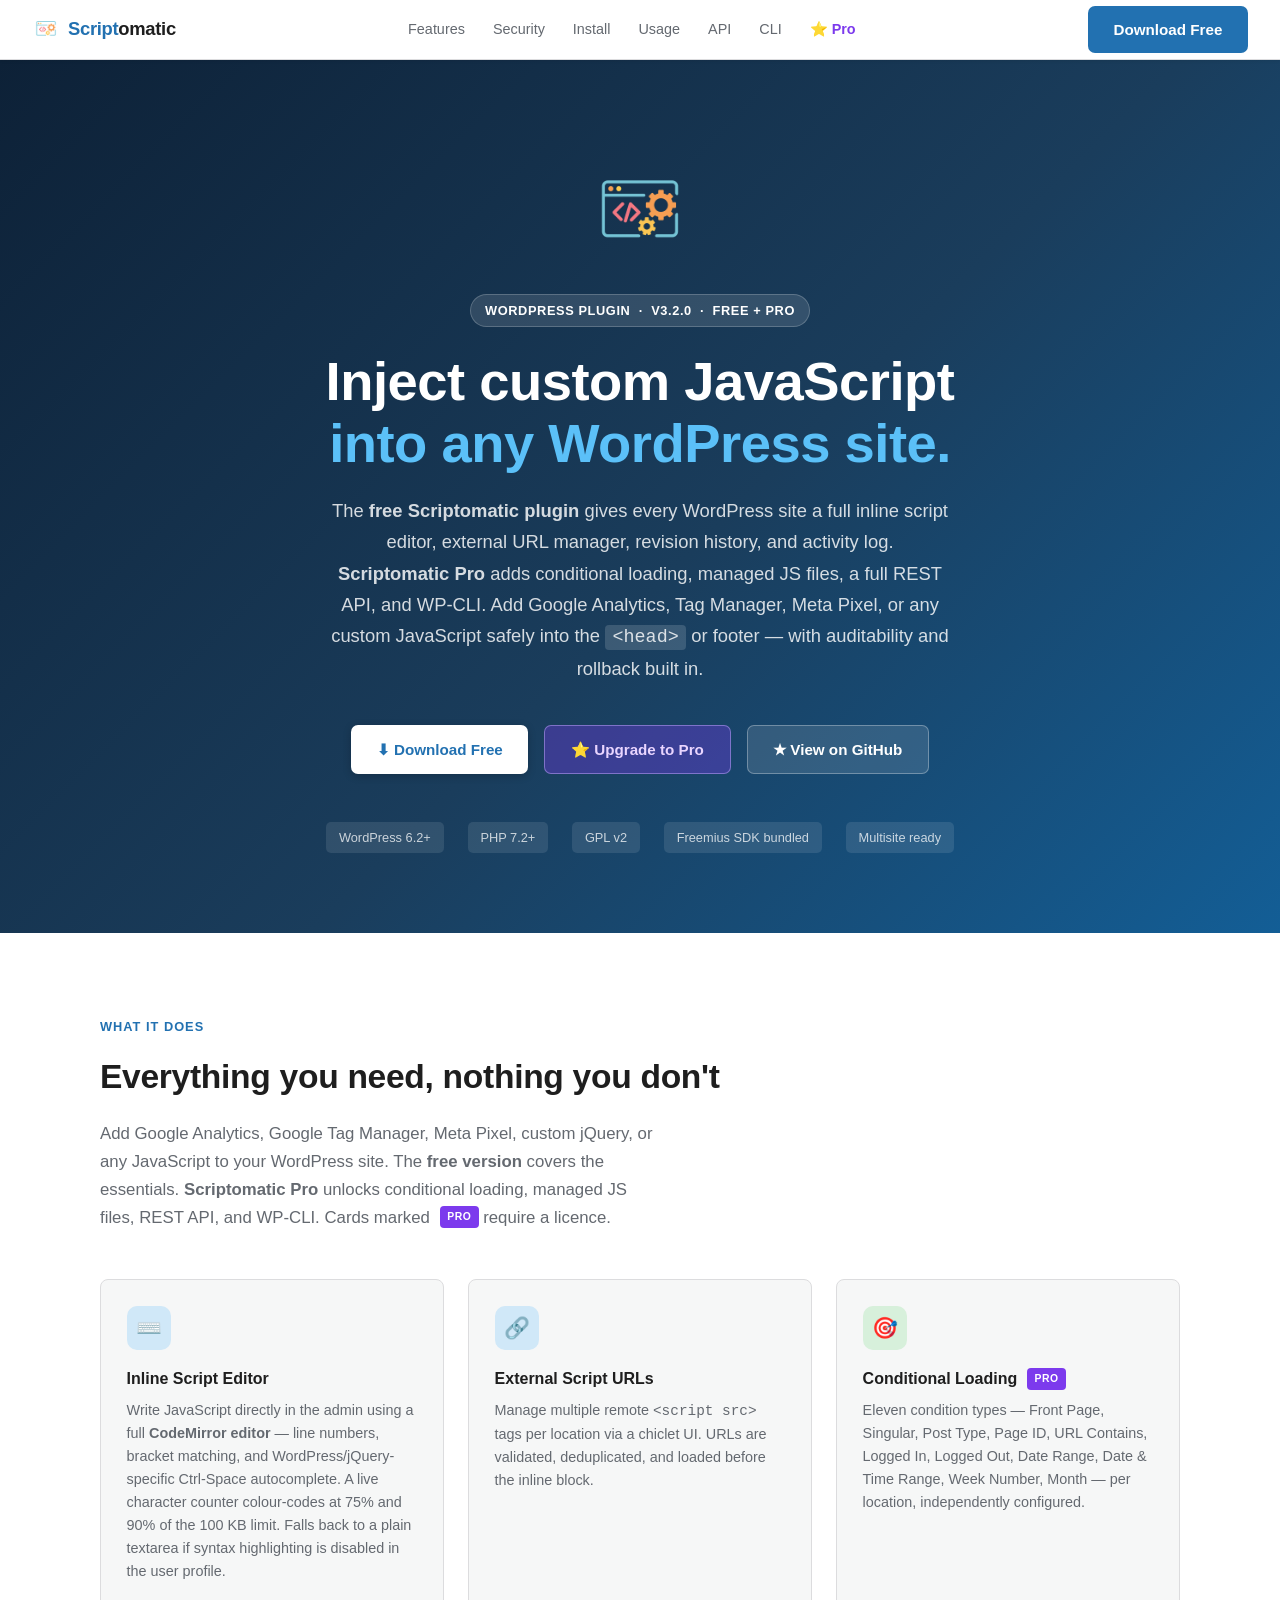
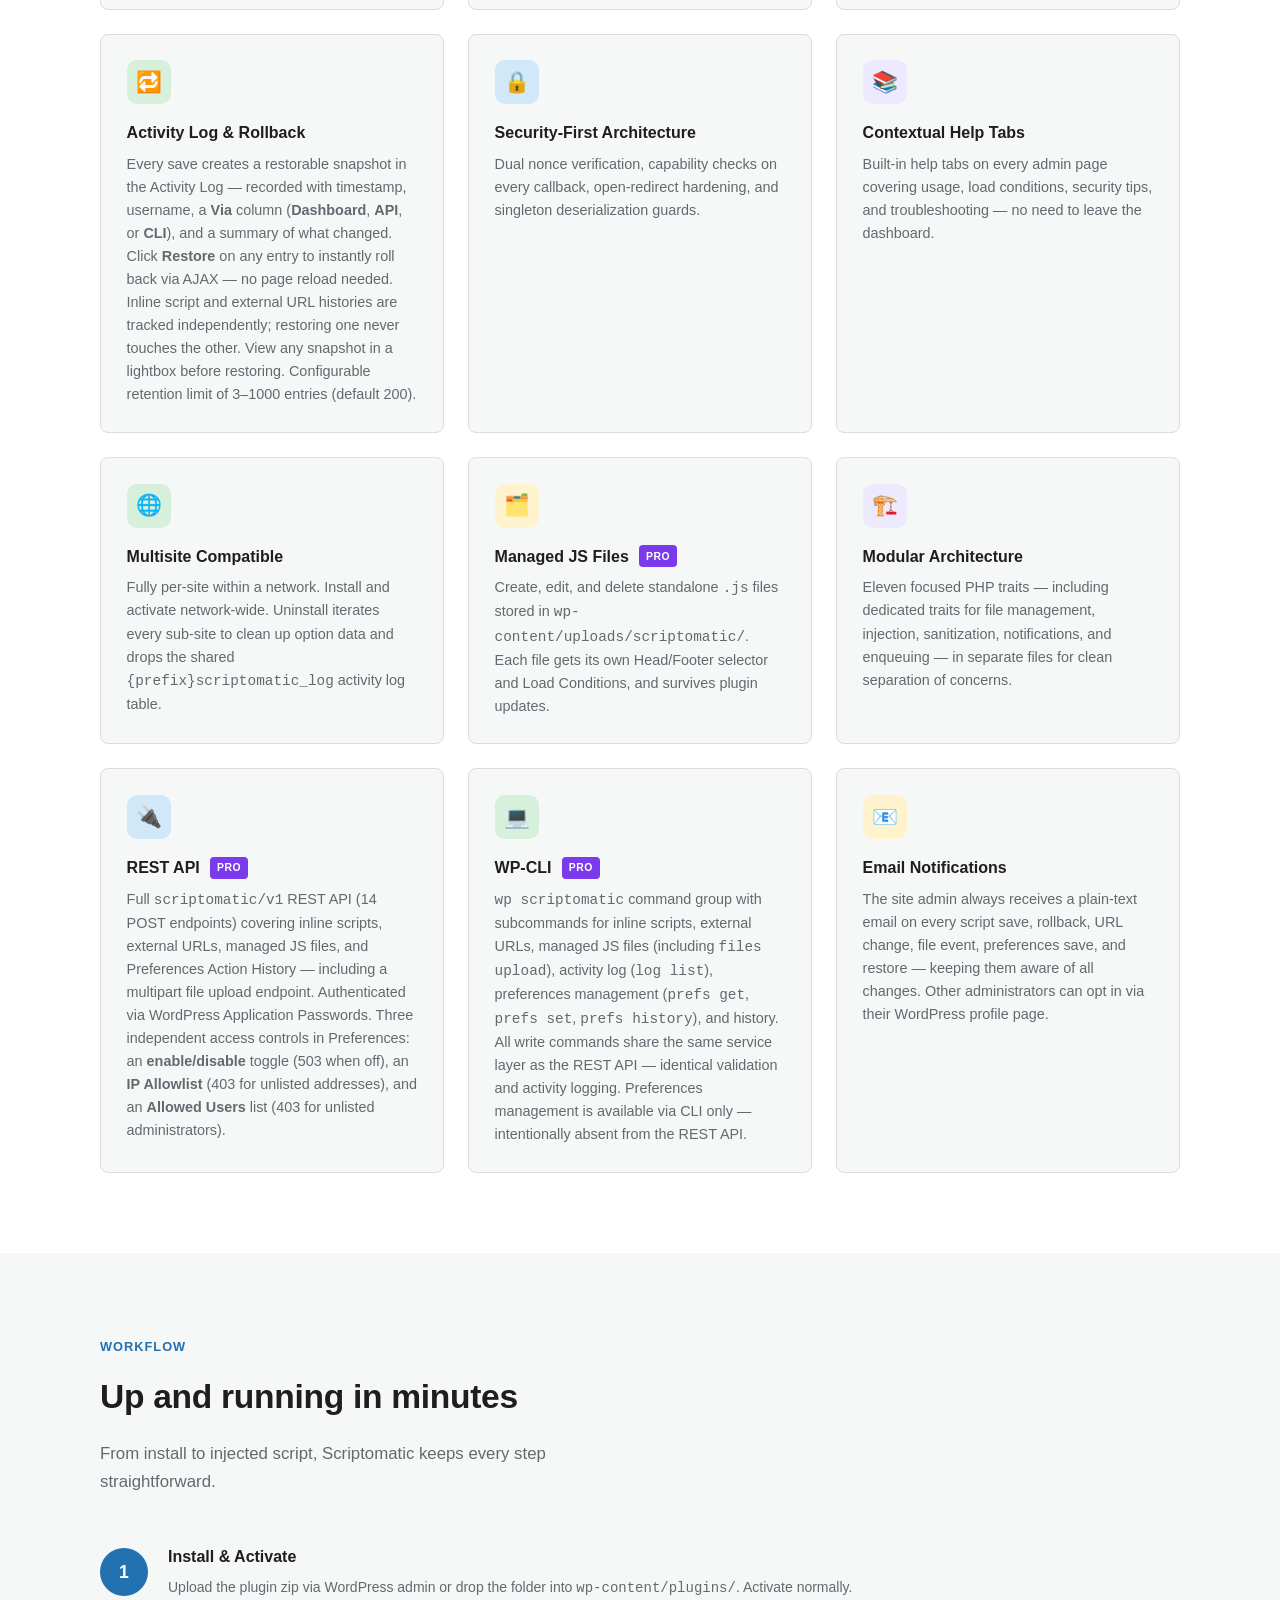
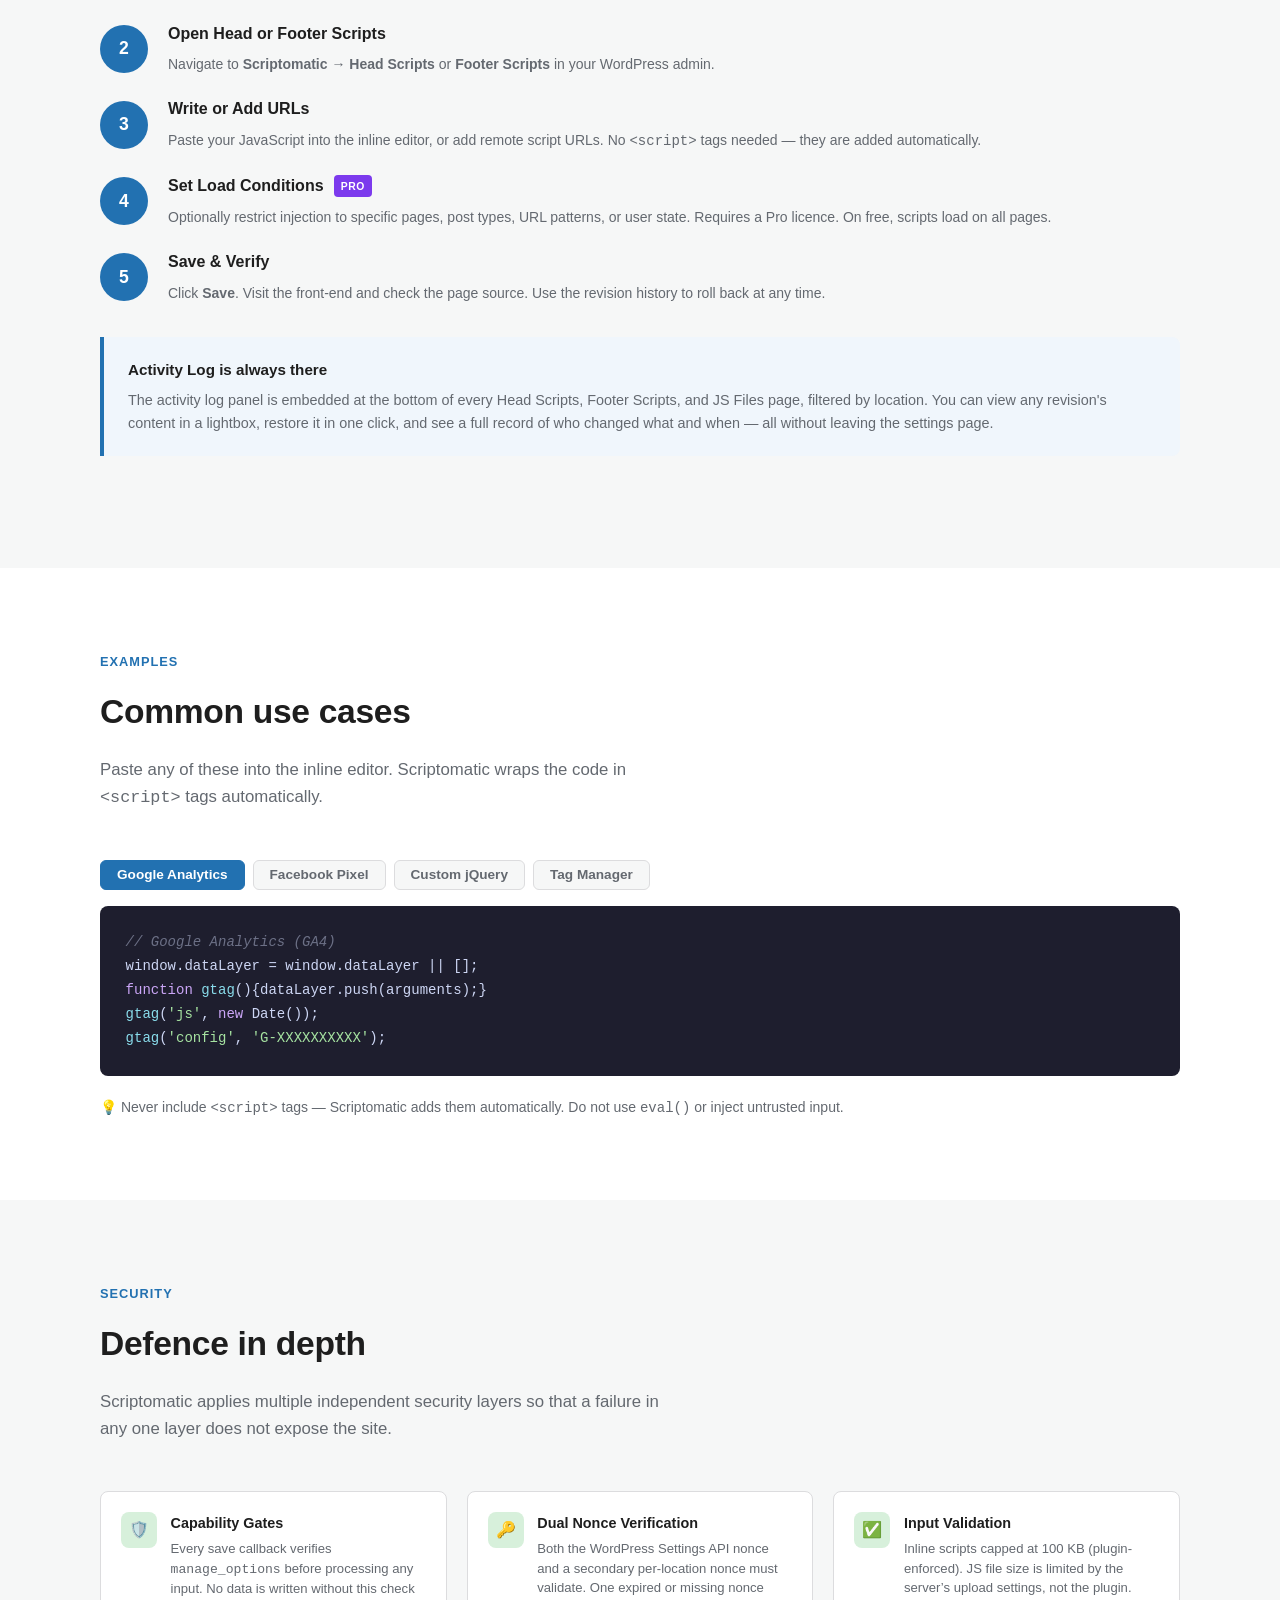
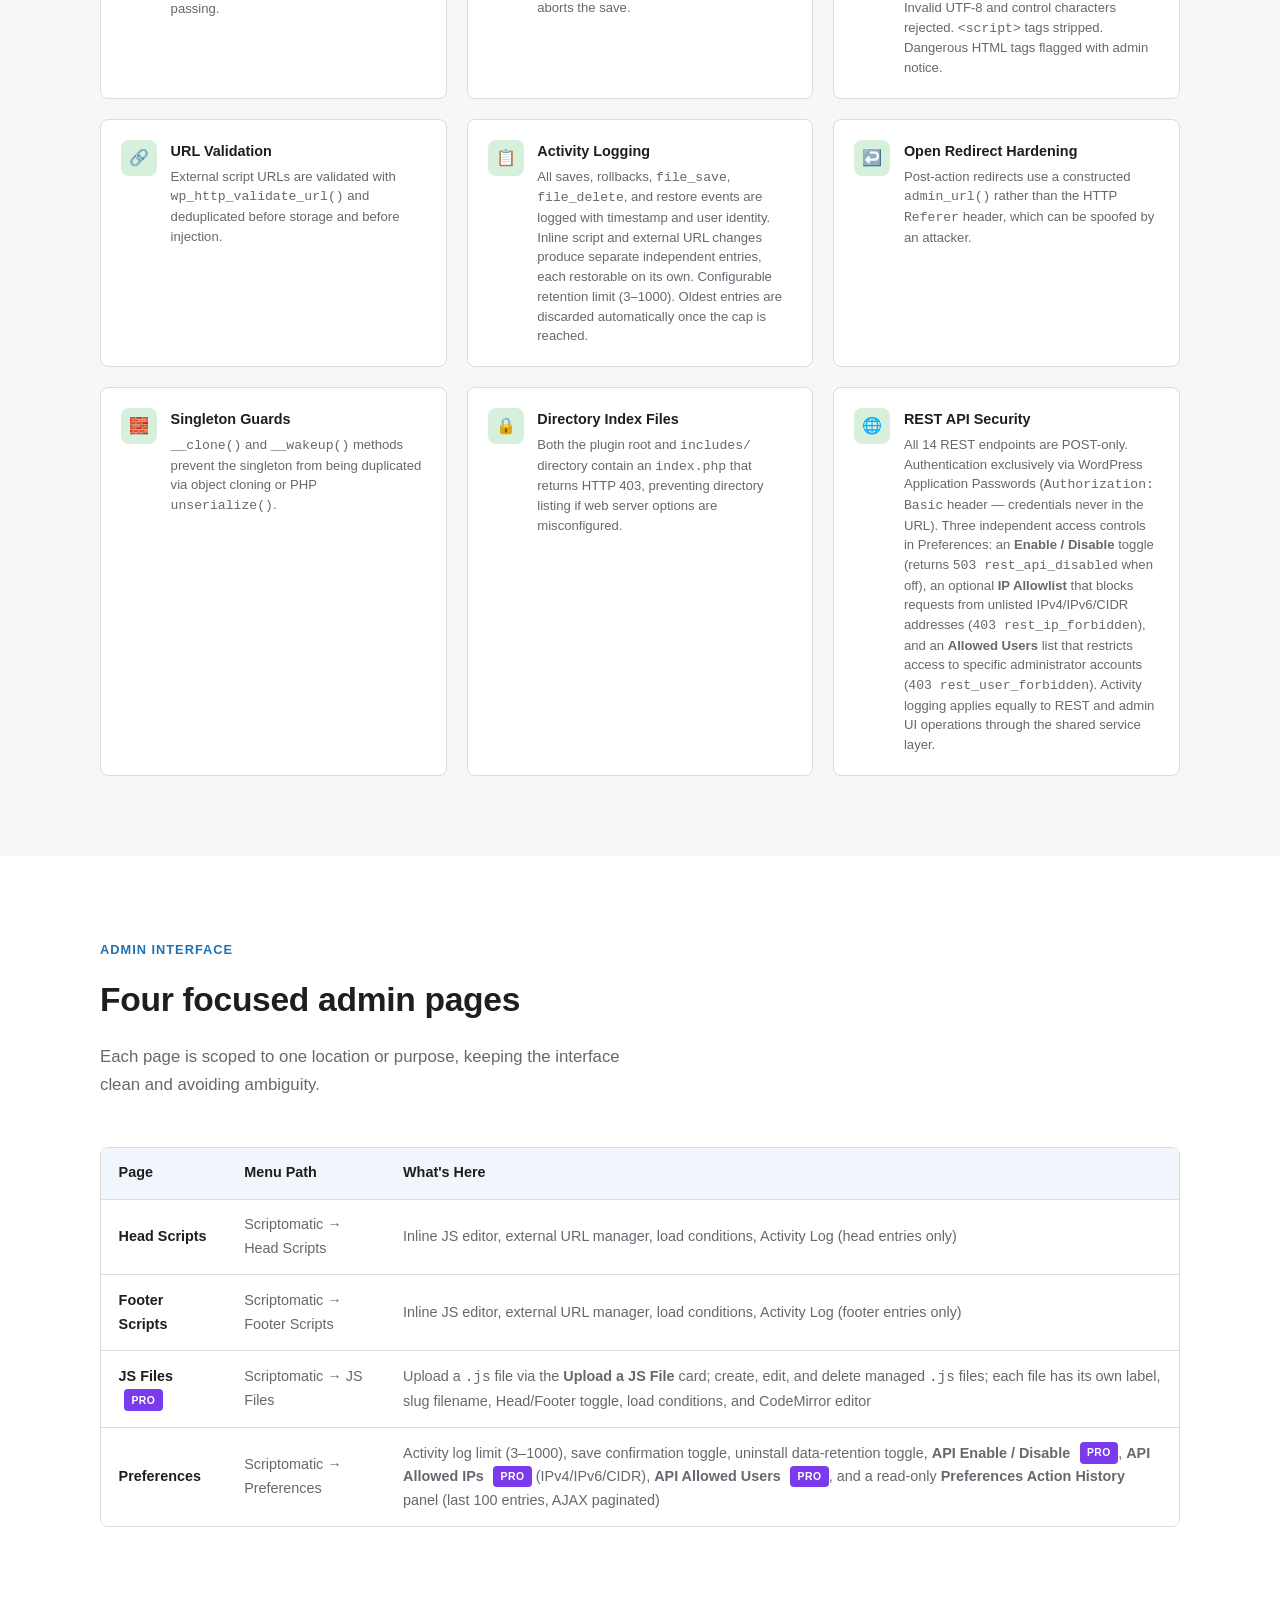
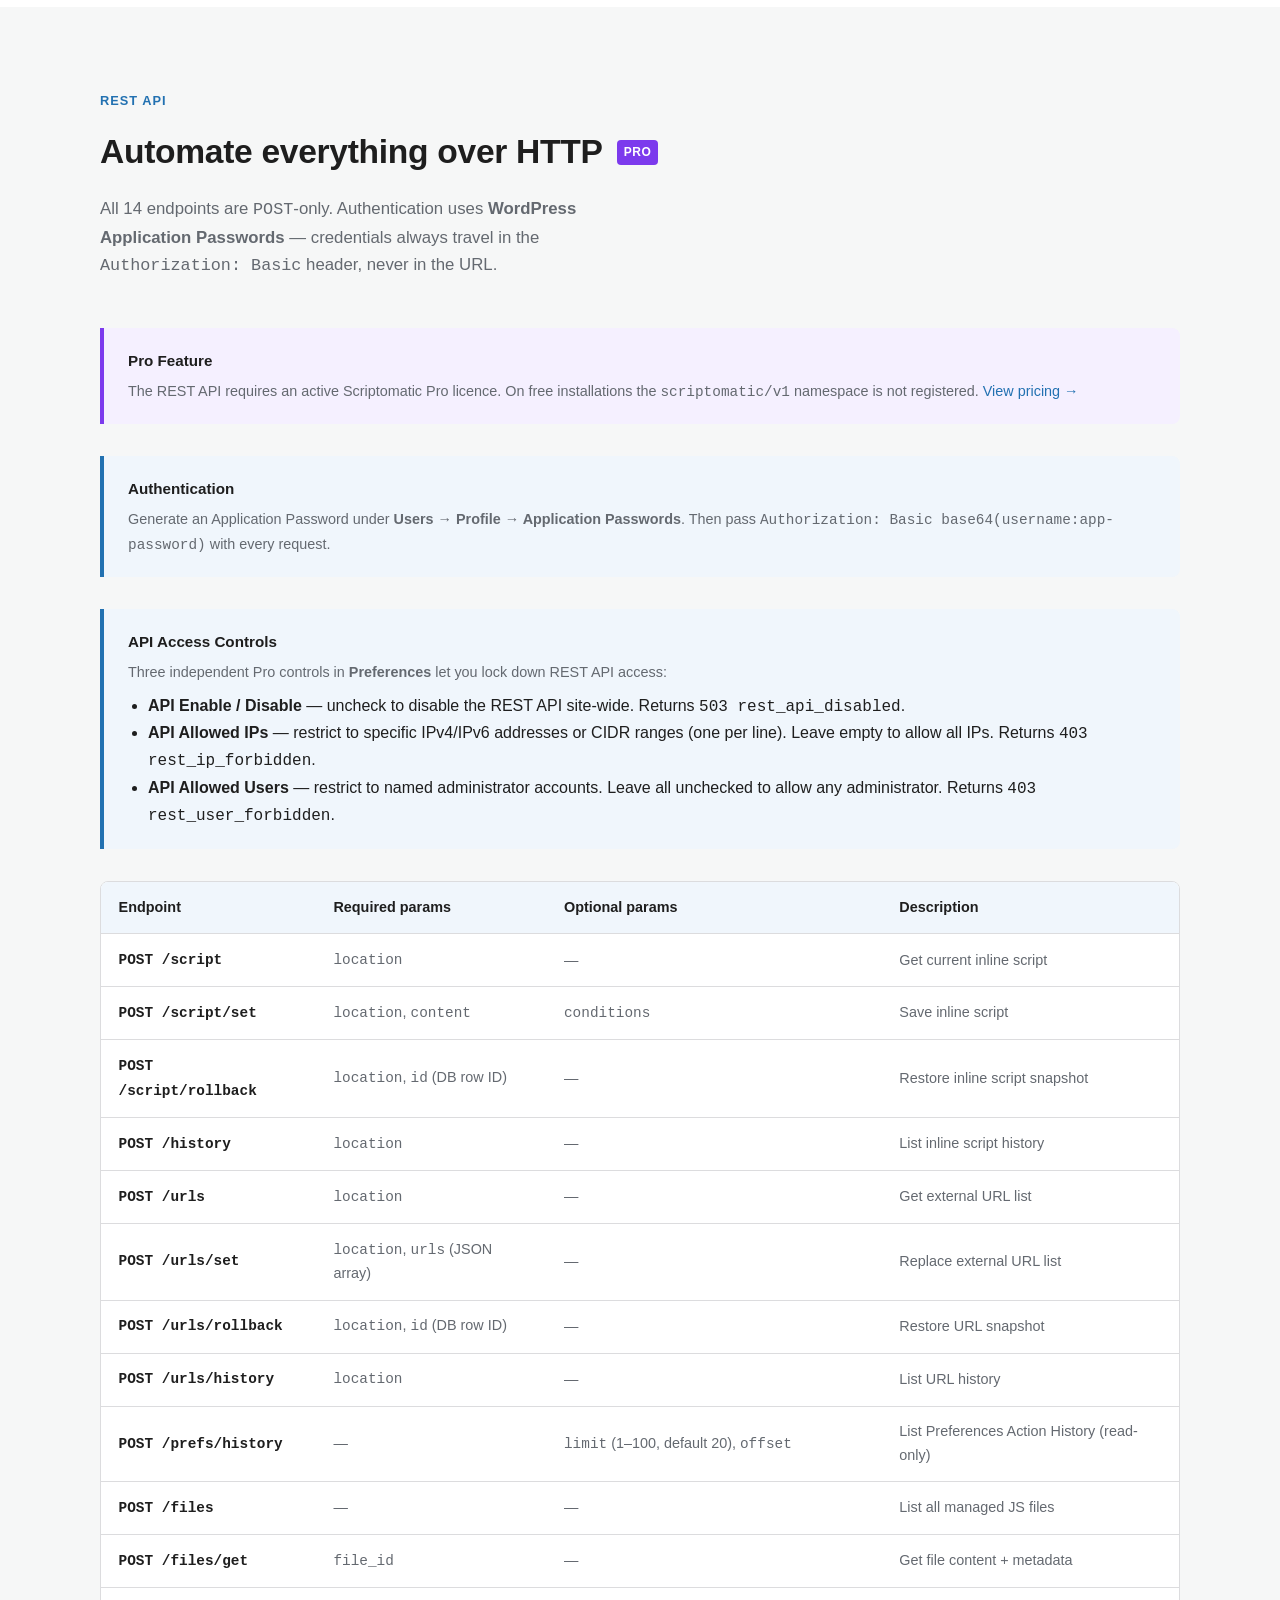
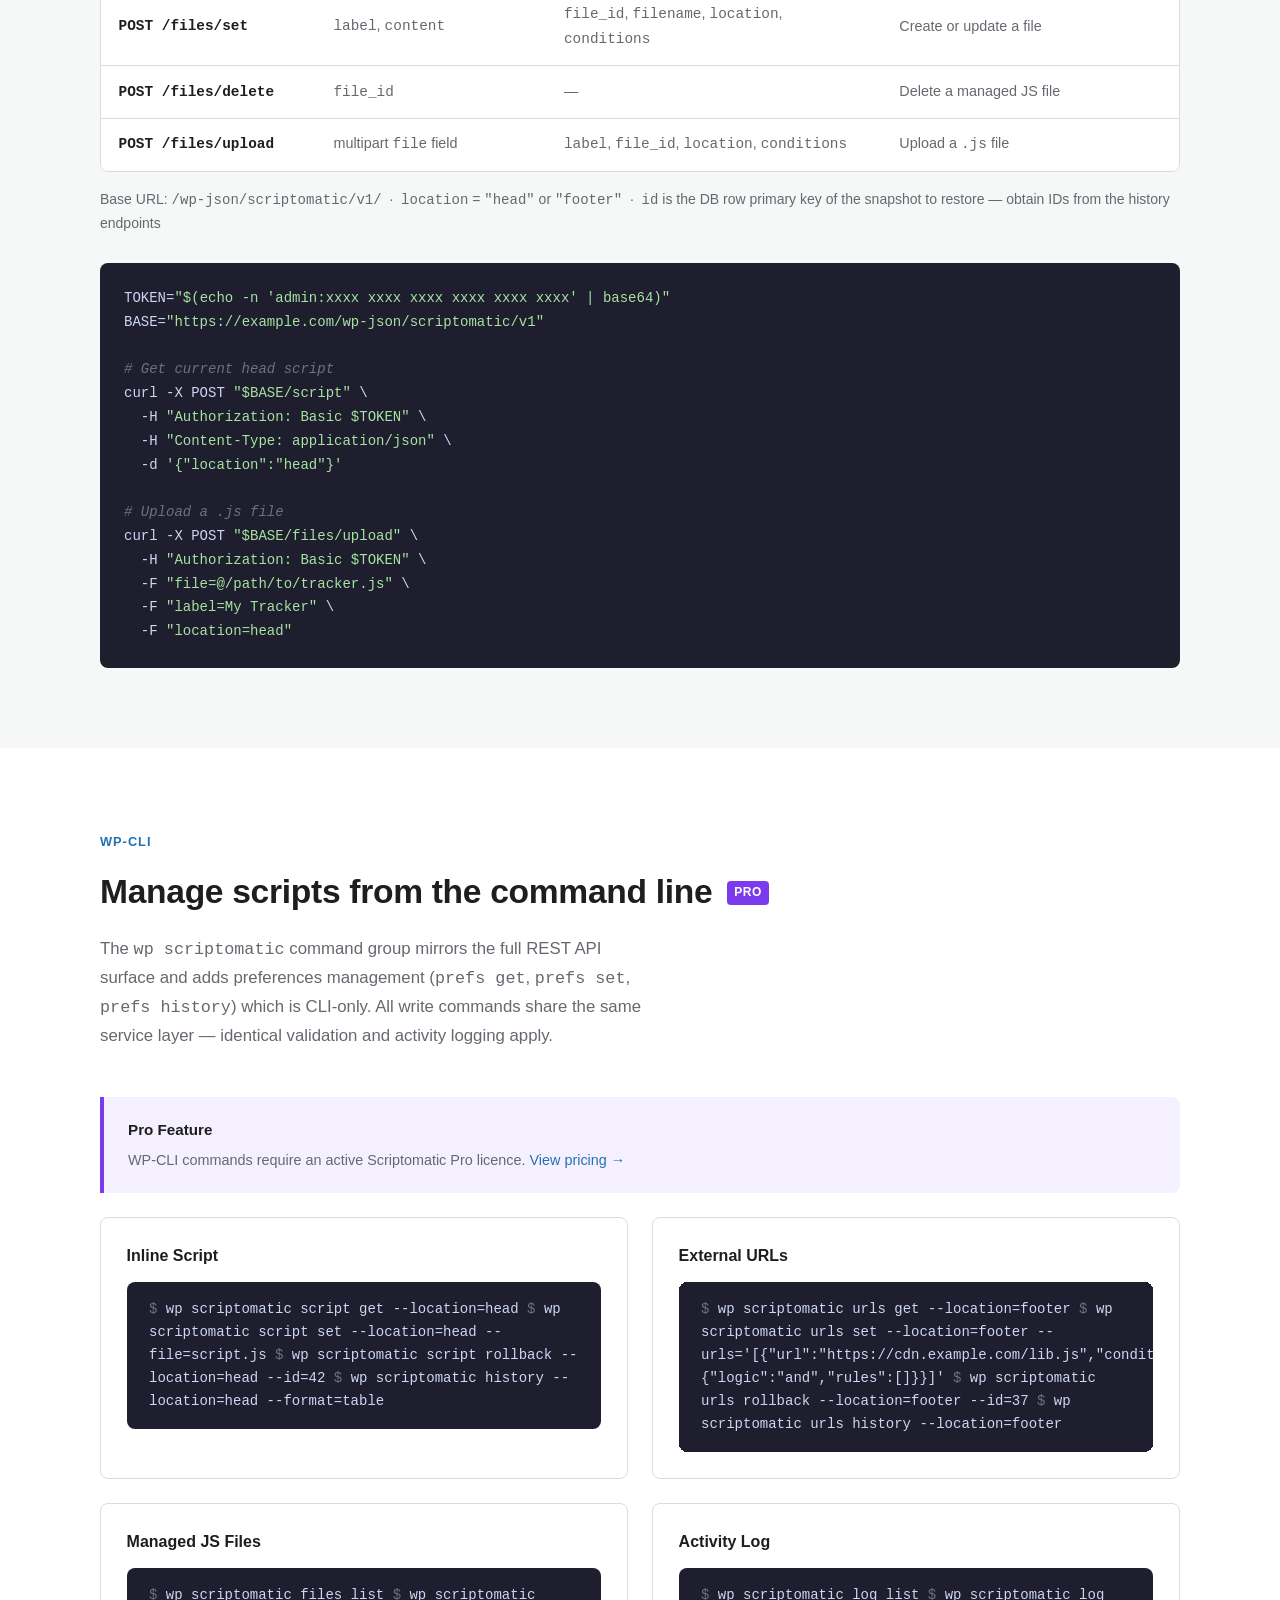
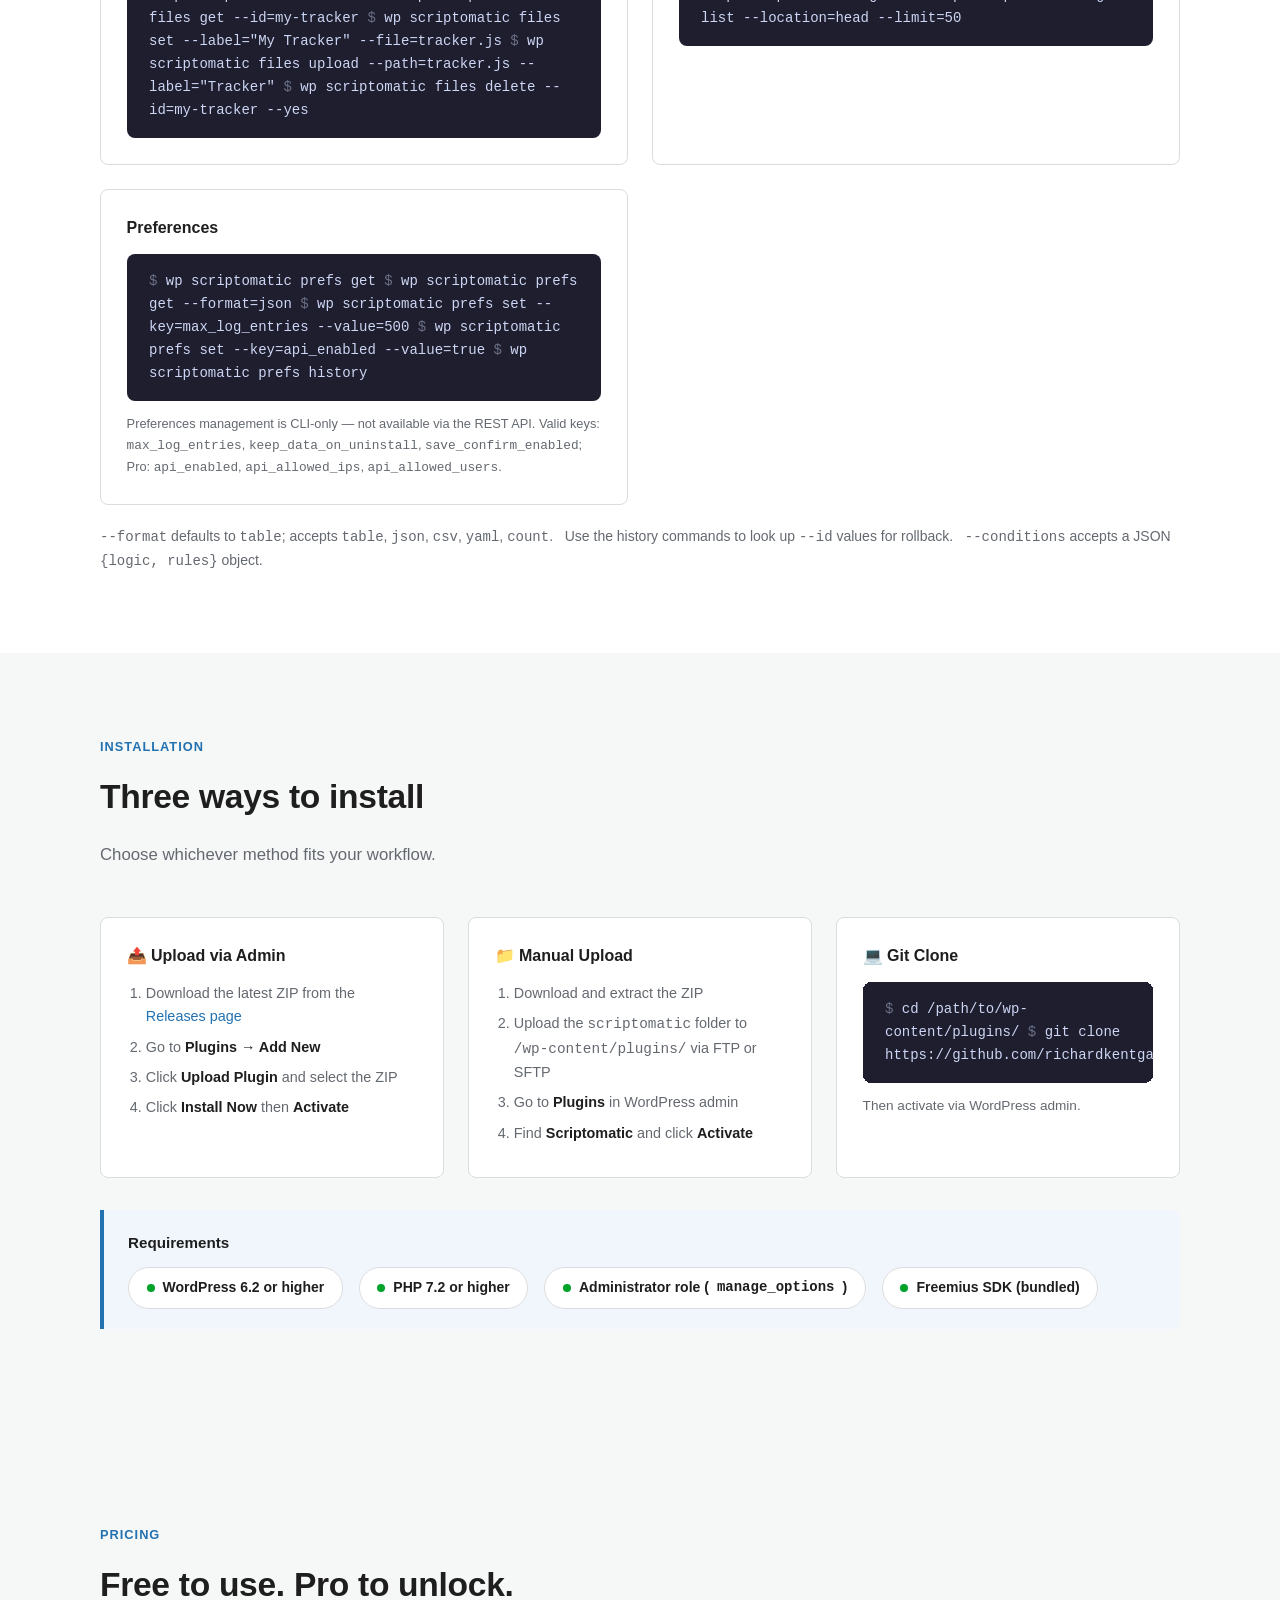
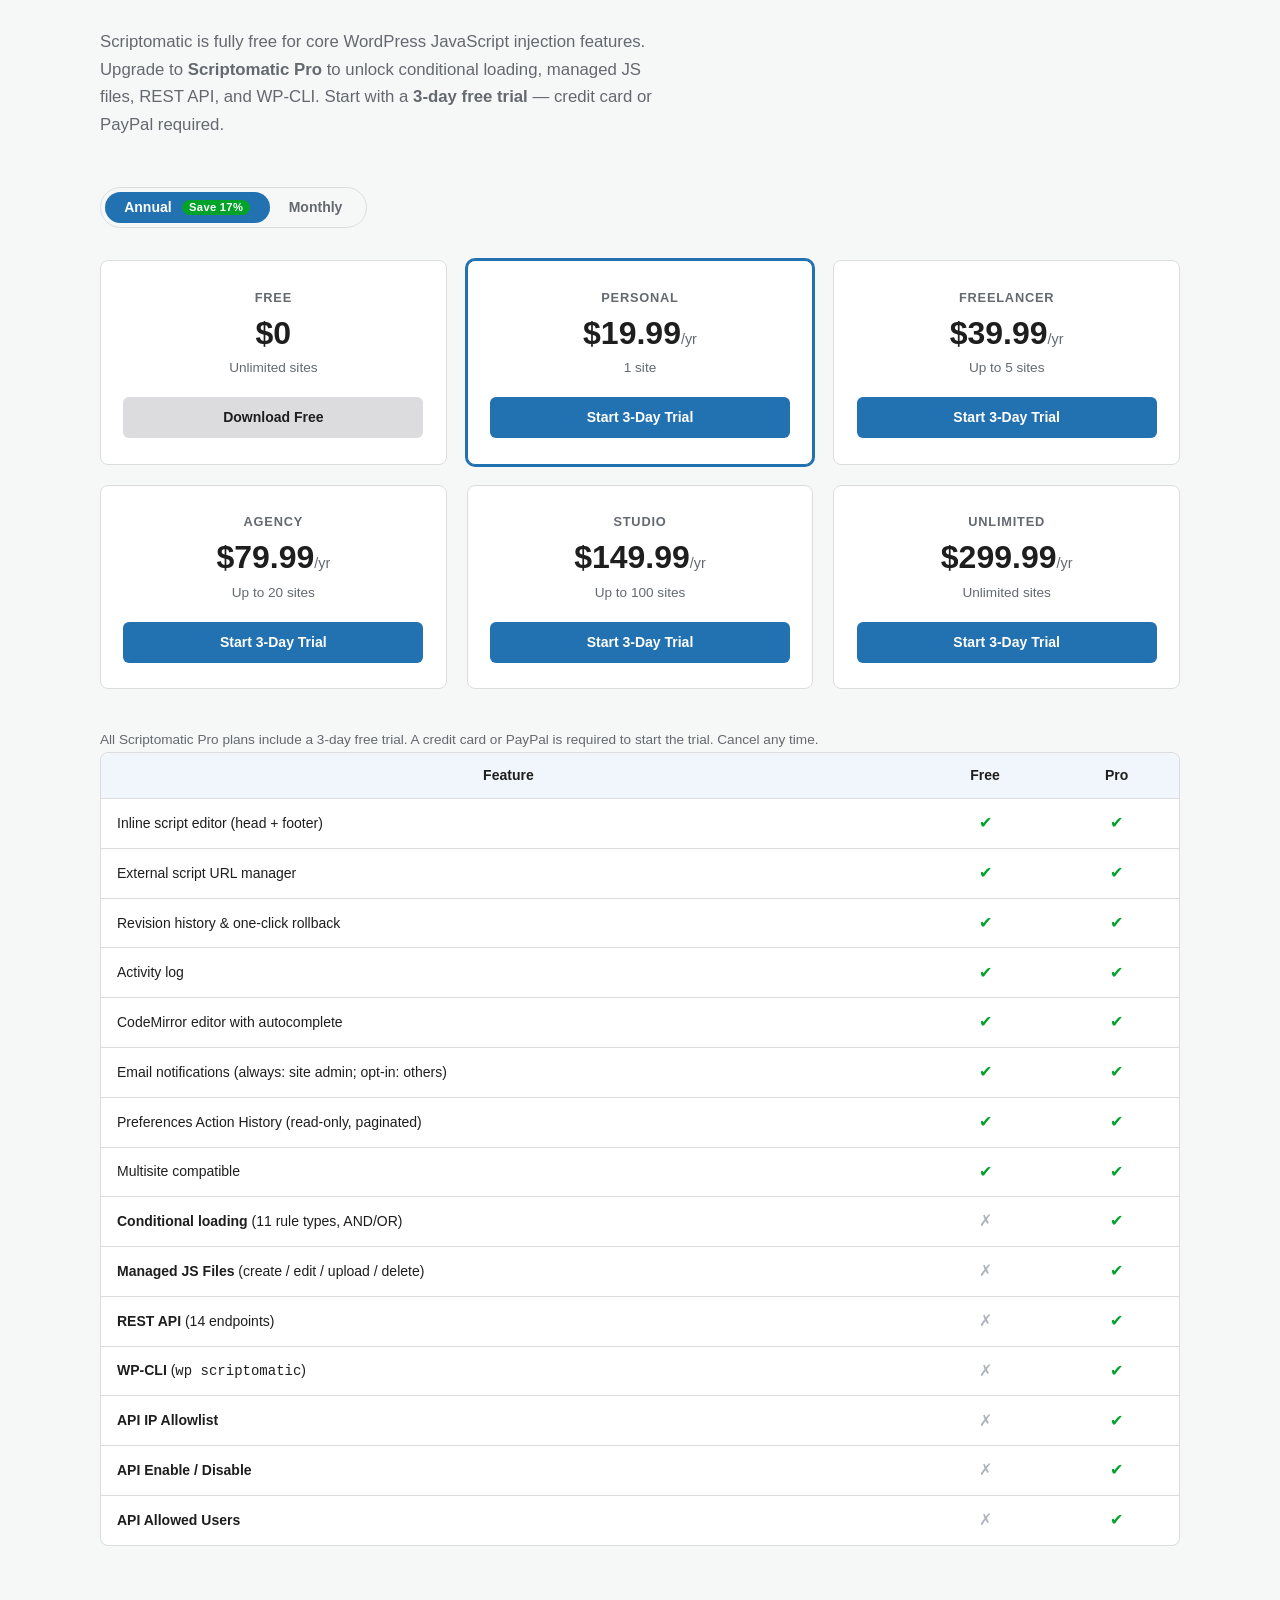
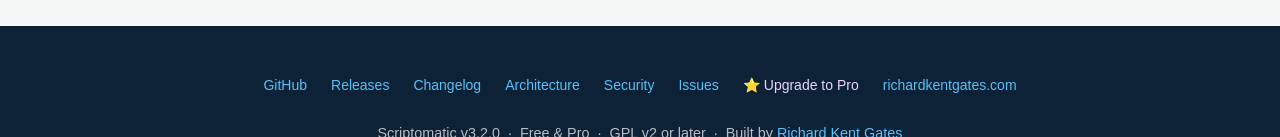
==== commit fa307202: "feat: site admin always receives notifications; others opt in - maybe_send_notifications(): site adm" ====
--- a/docs/index.html
+++ b/docs/index.html
@@ -574,7 +574,7 @@
       <div class="feature-card">
         <div class="feature-icon icon-amber">📧</div>
         <h3>Email Notifications</h3>
-        <p>Administrators opt in via their WordPress profile page to receive a plain-text email on every script save, rollback, URL change, file event, and restore &mdash; keeping the whole team aware of changes in real time.</p>
+        <p>The site admin always receives a plain-text email on every script save, rollback, URL change, file event, preferences save, and restore &mdash; keeping them aware of all changes. Other administrators can opt in via their WordPress profile page.</p>
       </div>
 
 
@@ -1095,7 +1095,7 @@
           <tr><td>Revision history &amp; one-click rollback</td><td><span class="chk">✔</span></td><td><span class="chk">✔</span></td></tr>
           <tr><td>Activity log</td><td><span class="chk">✔</span></td><td><span class="chk">✔</span></td></tr>
           <tr><td>CodeMirror editor with autocomplete</td><td><span class="chk">✔</span></td><td><span class="chk">✔</span></td></tr>
-          <tr><td>Email notifications (opt-in per admin)</td><td><span class="chk">✔</span></td><td><span class="chk">✔</span></td></tr>
+          <tr><td>Email notifications (always: site admin; opt-in: others)</td><td><span class="chk">✔</span></td><td><span class="chk">✔</span></td></tr>
           <tr><td>Preferences Action History (read-only, paginated)</td><td><span class="chk">✔</span></td><td><span class="chk">✔</span></td></tr>
           <tr><td>Multisite compatible</td><td><span class="chk">✔</span></td><td><span class="chk">✔</span></td></tr>
           <tr><td><strong>Conditional loading</strong> (11 rule types, AND/OR)</td><td><span class="cross">✗</span></td><td><span class="chk">✔</span></td></tr>
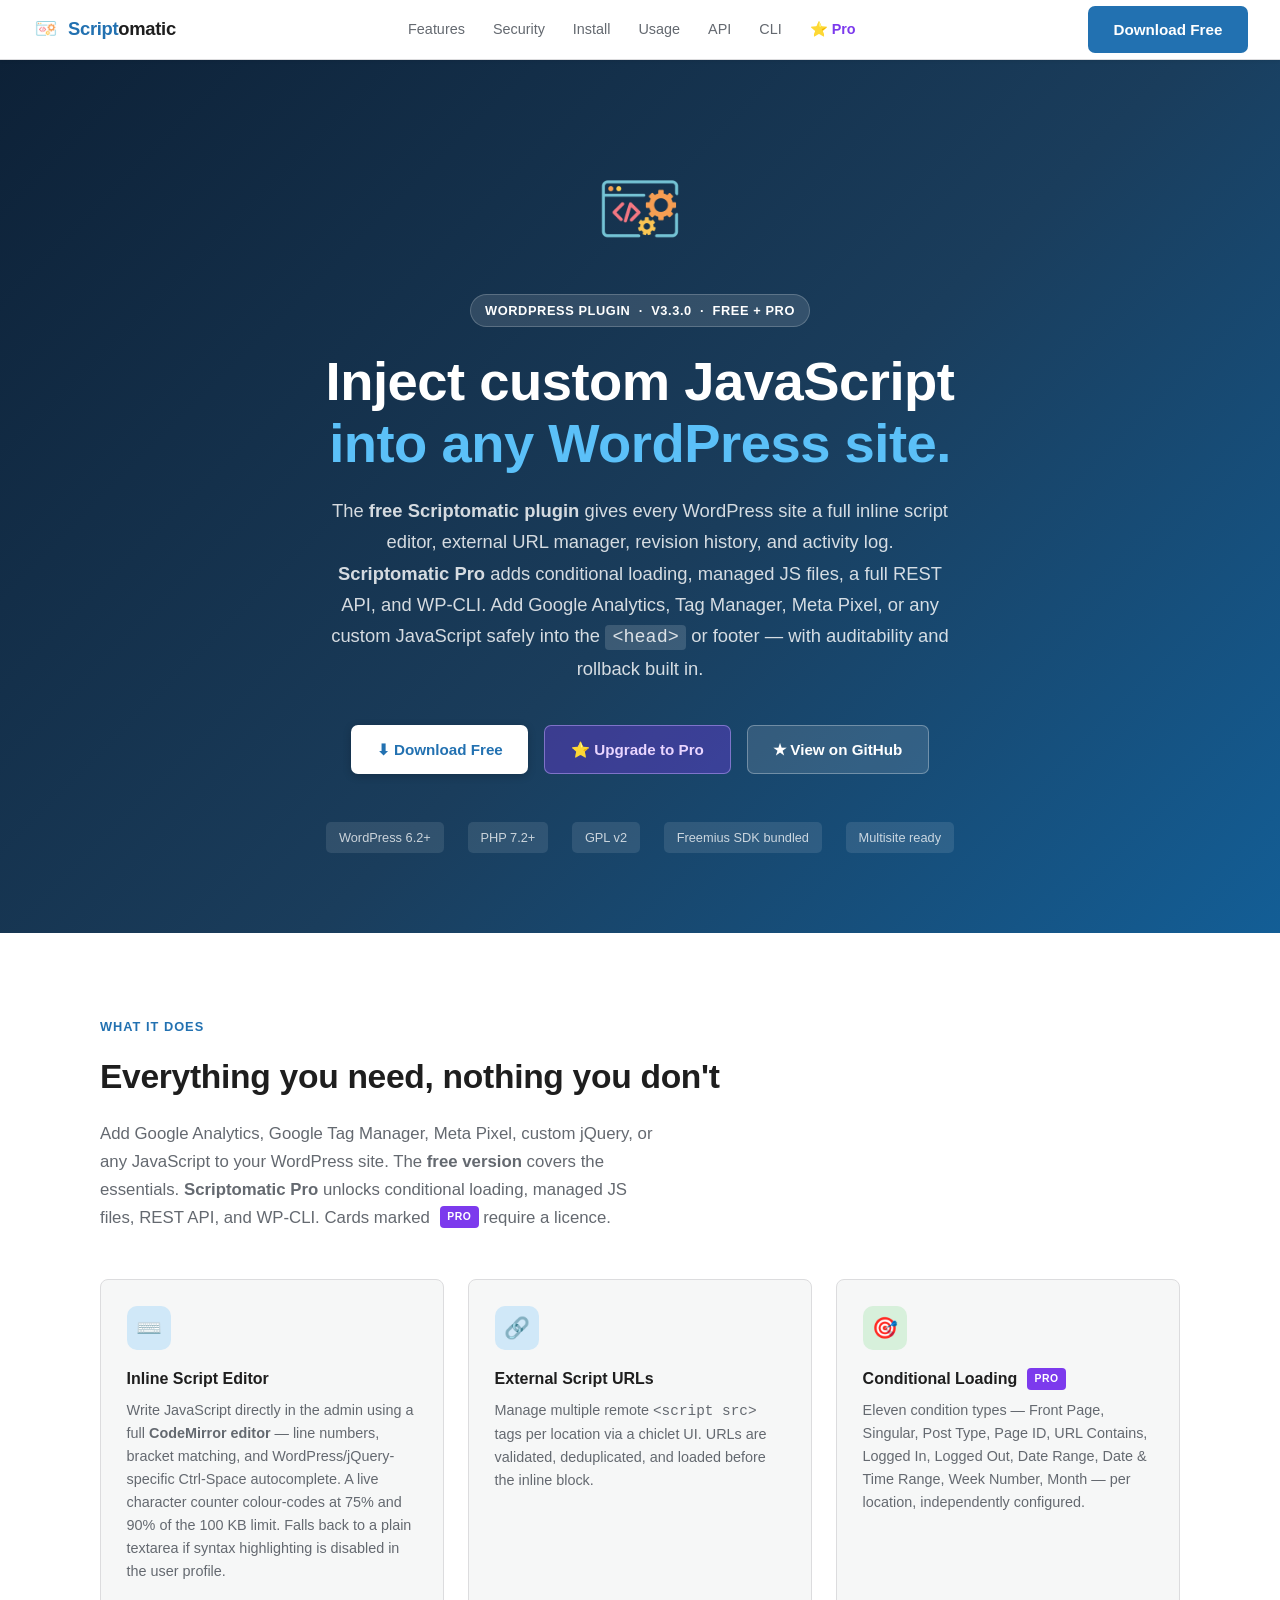
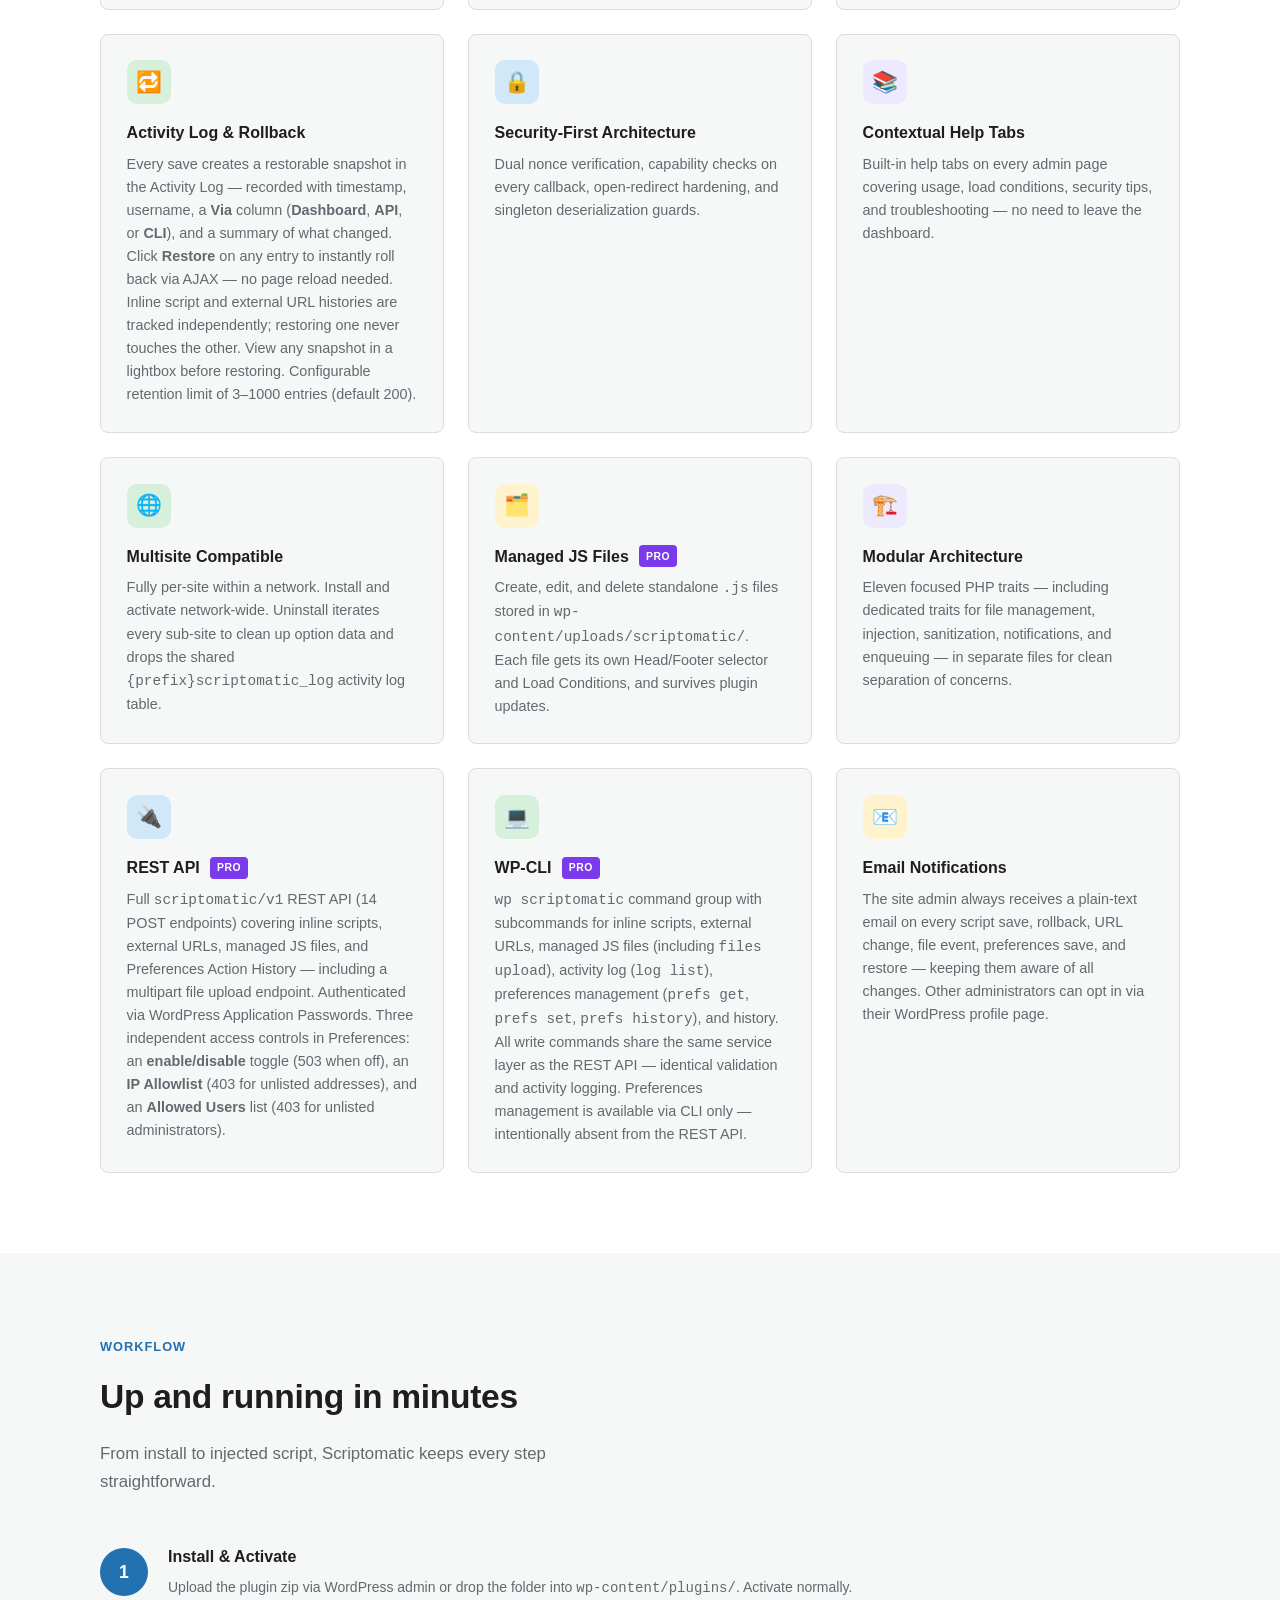
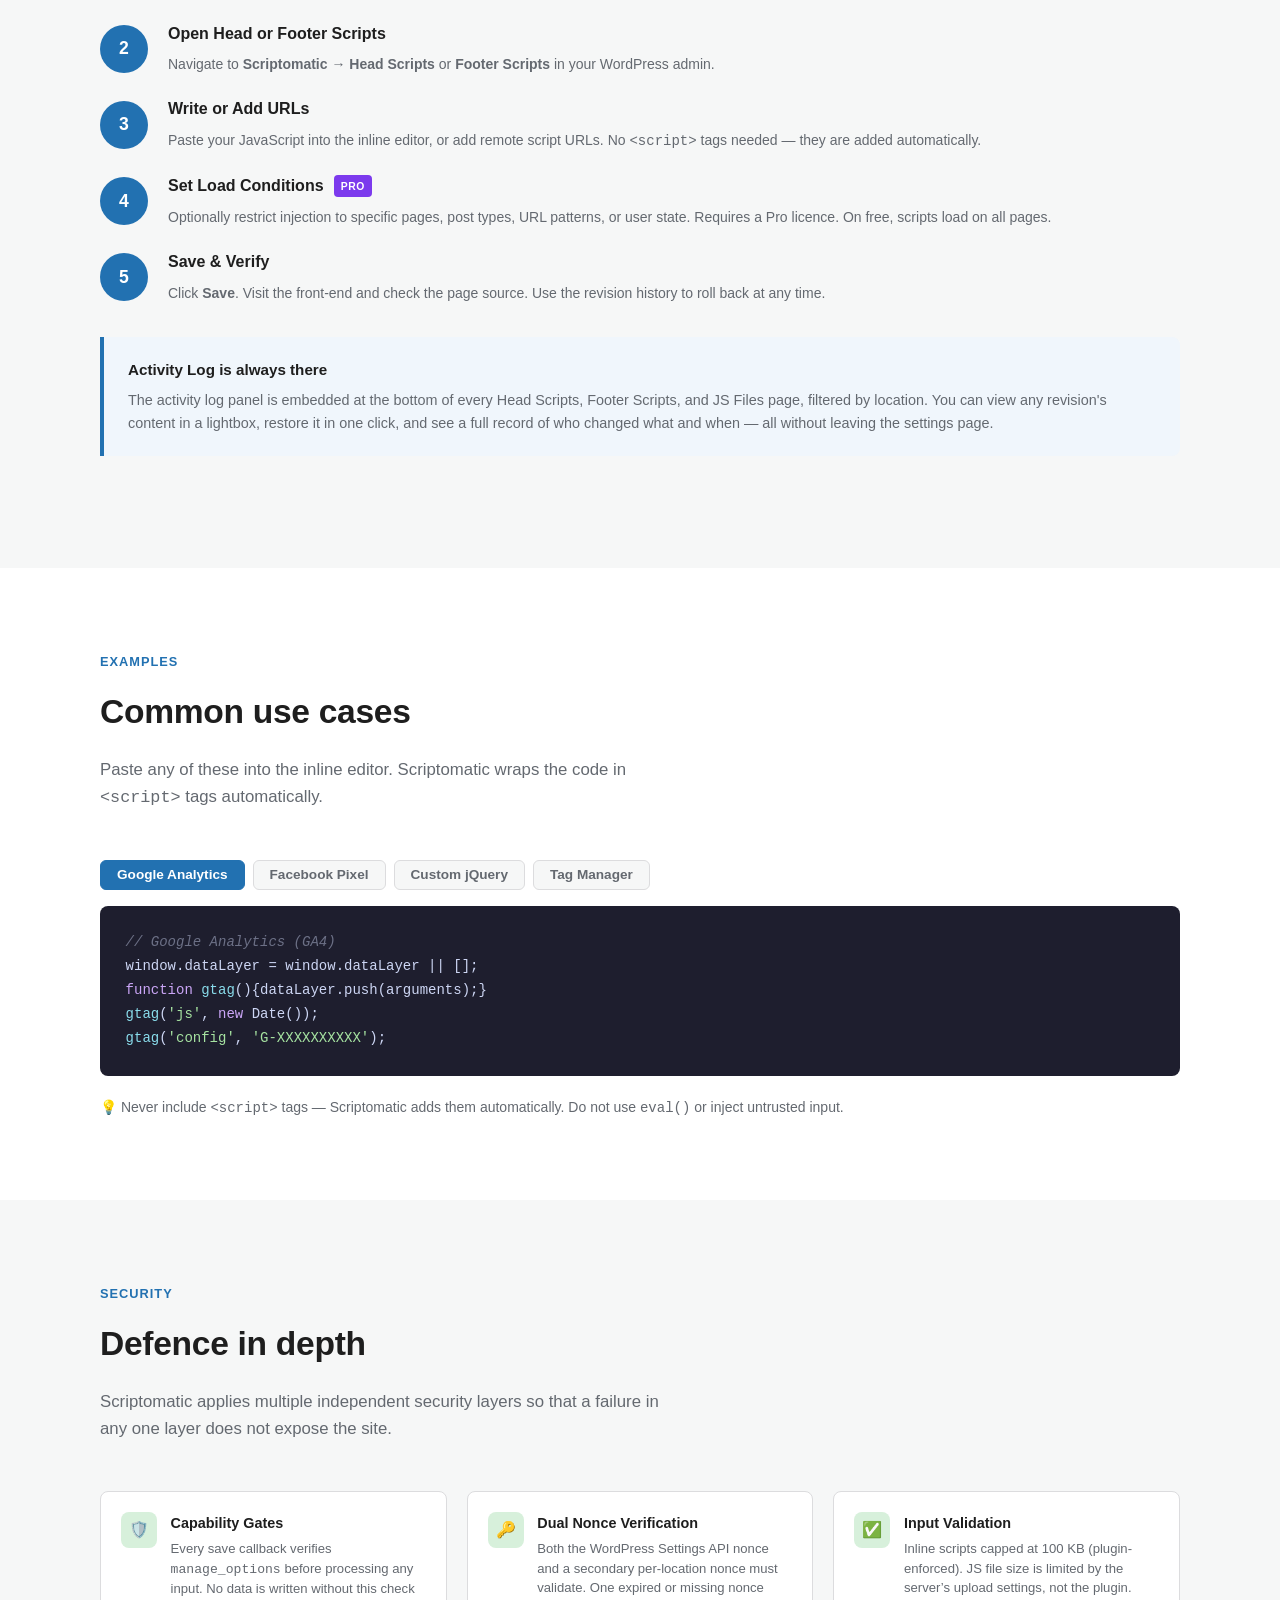
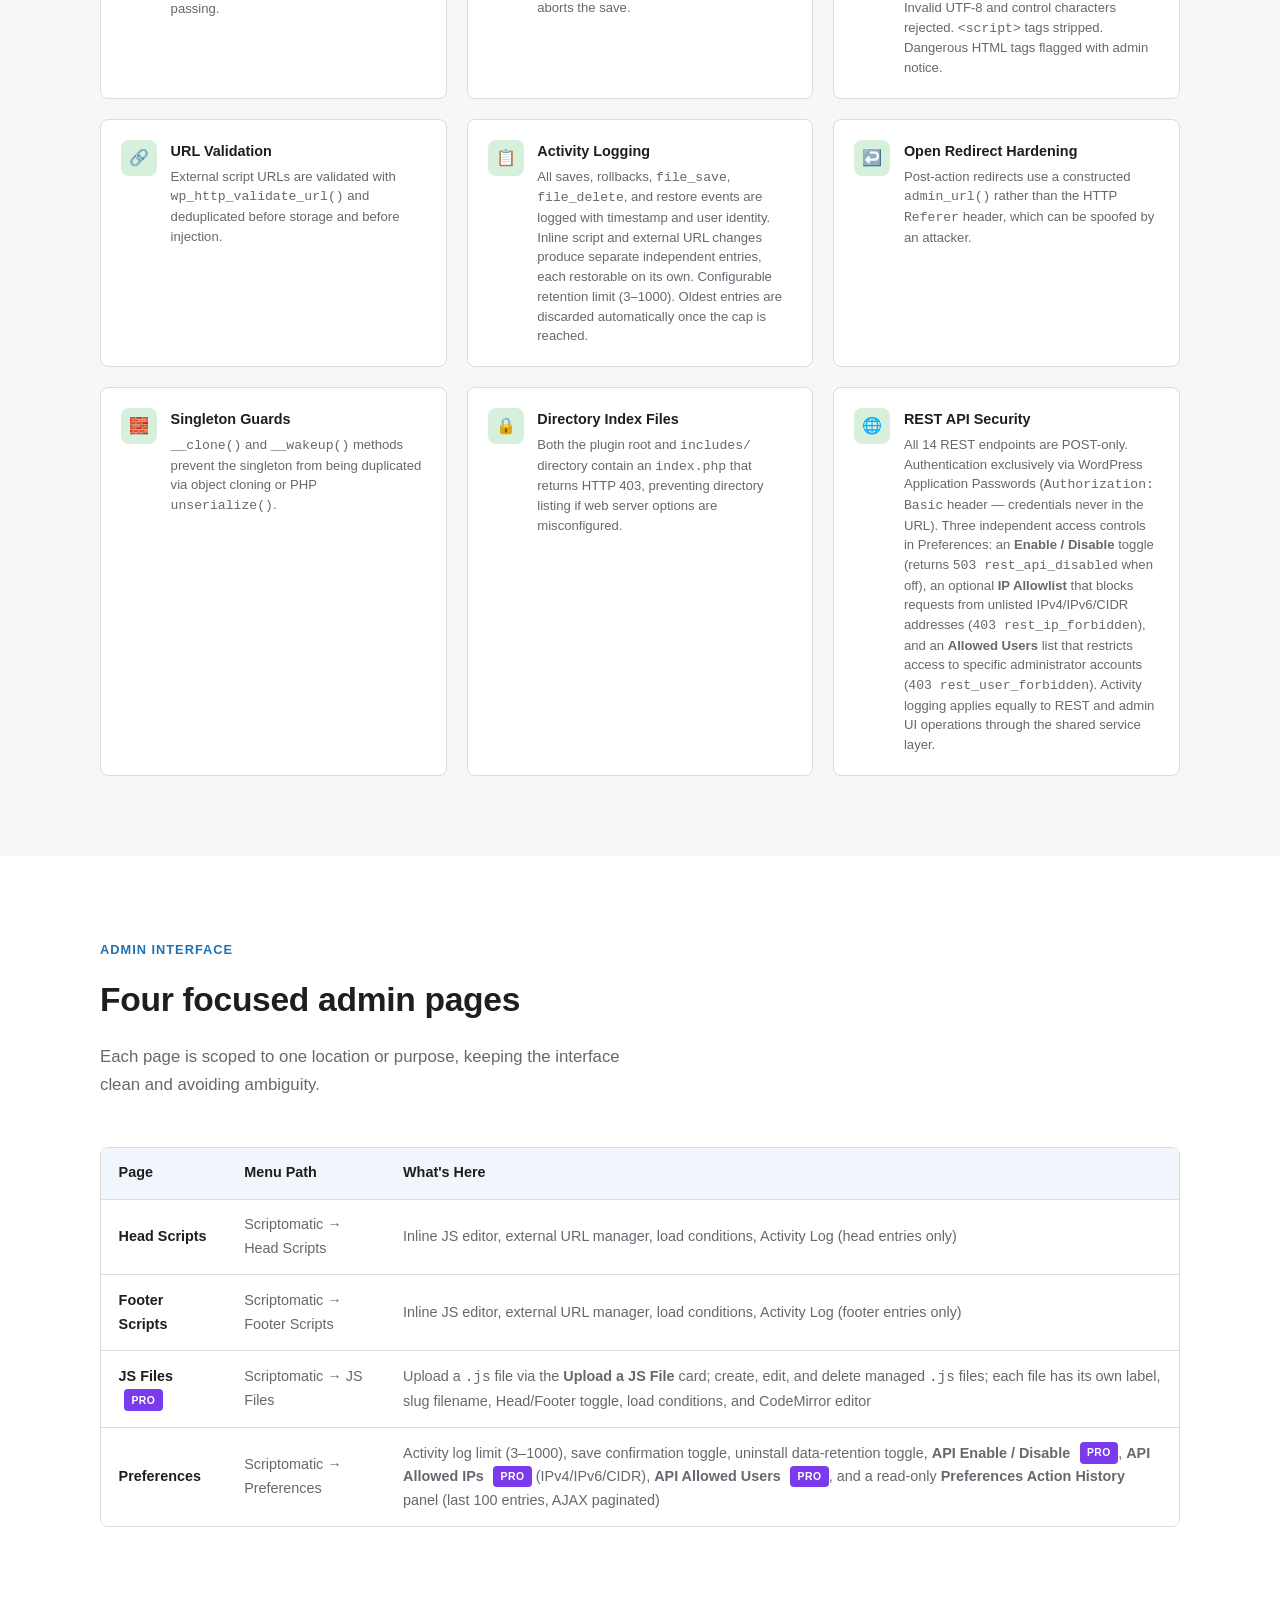
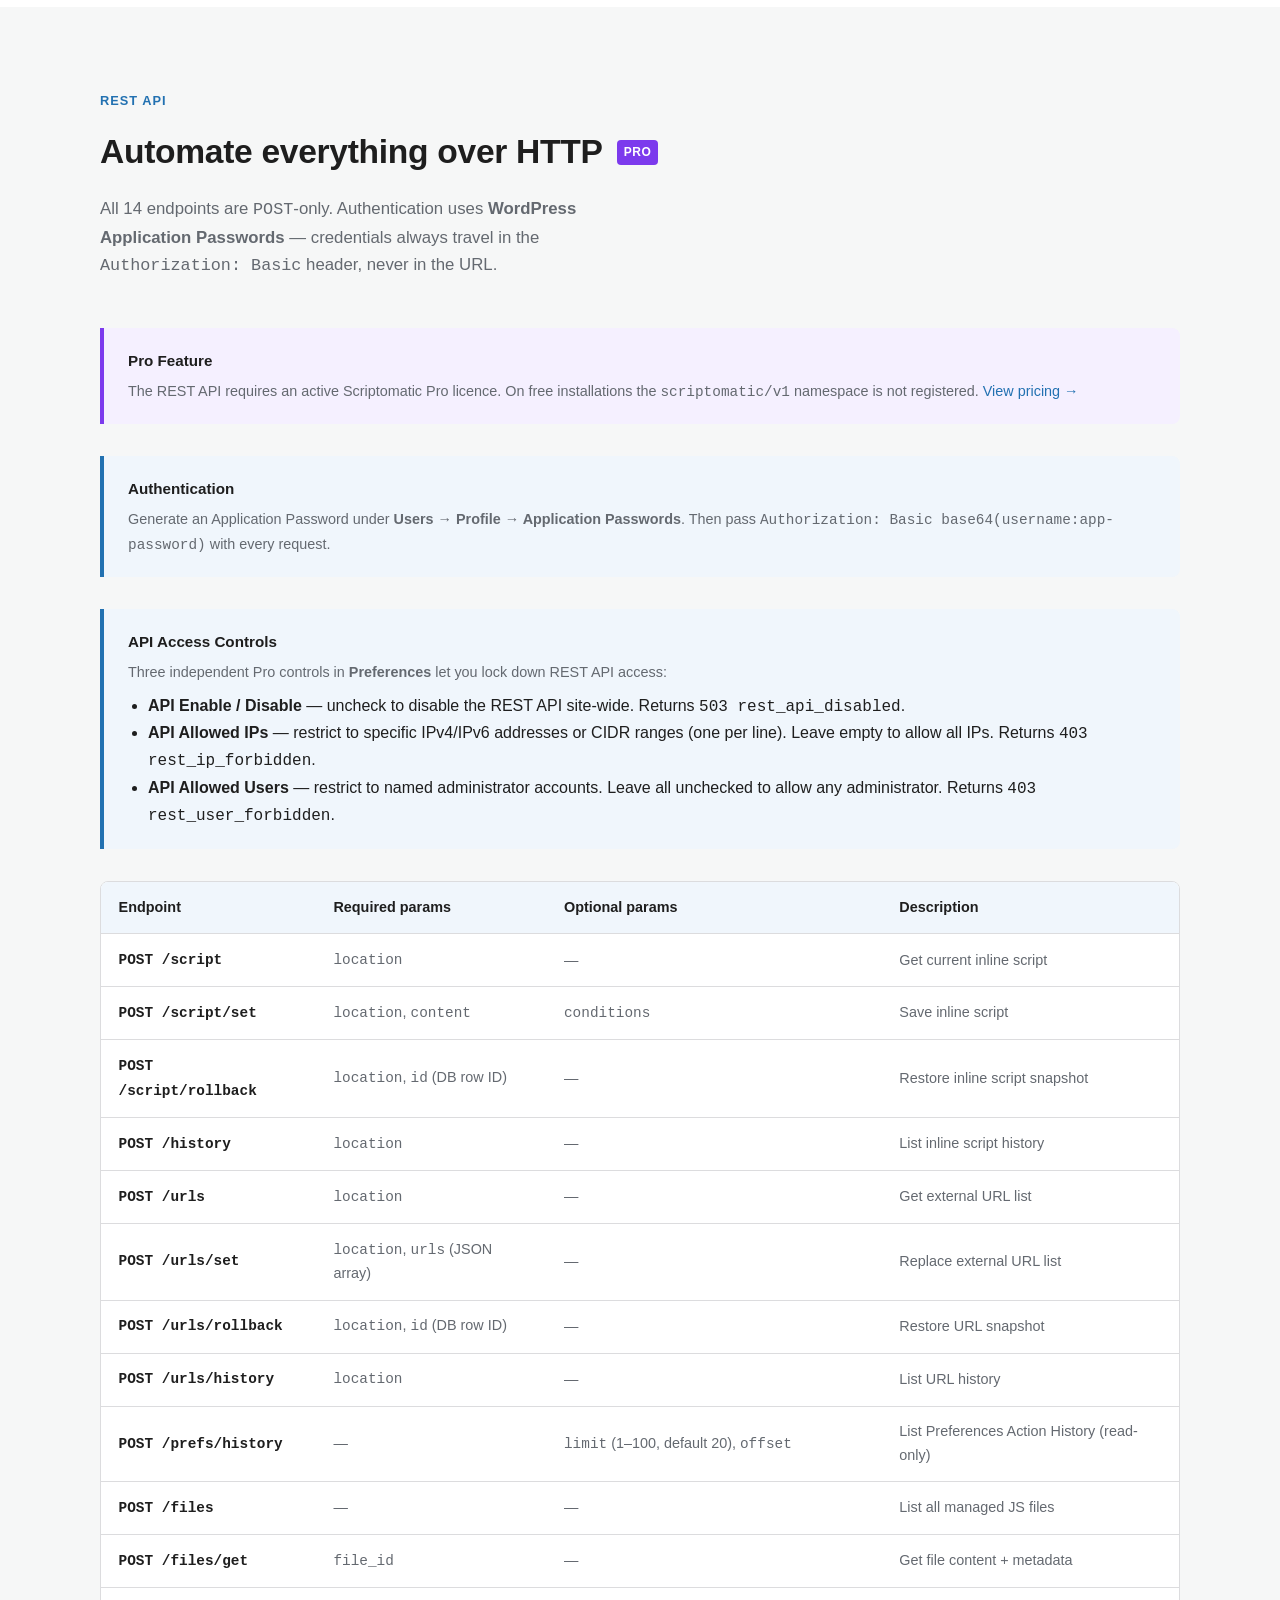
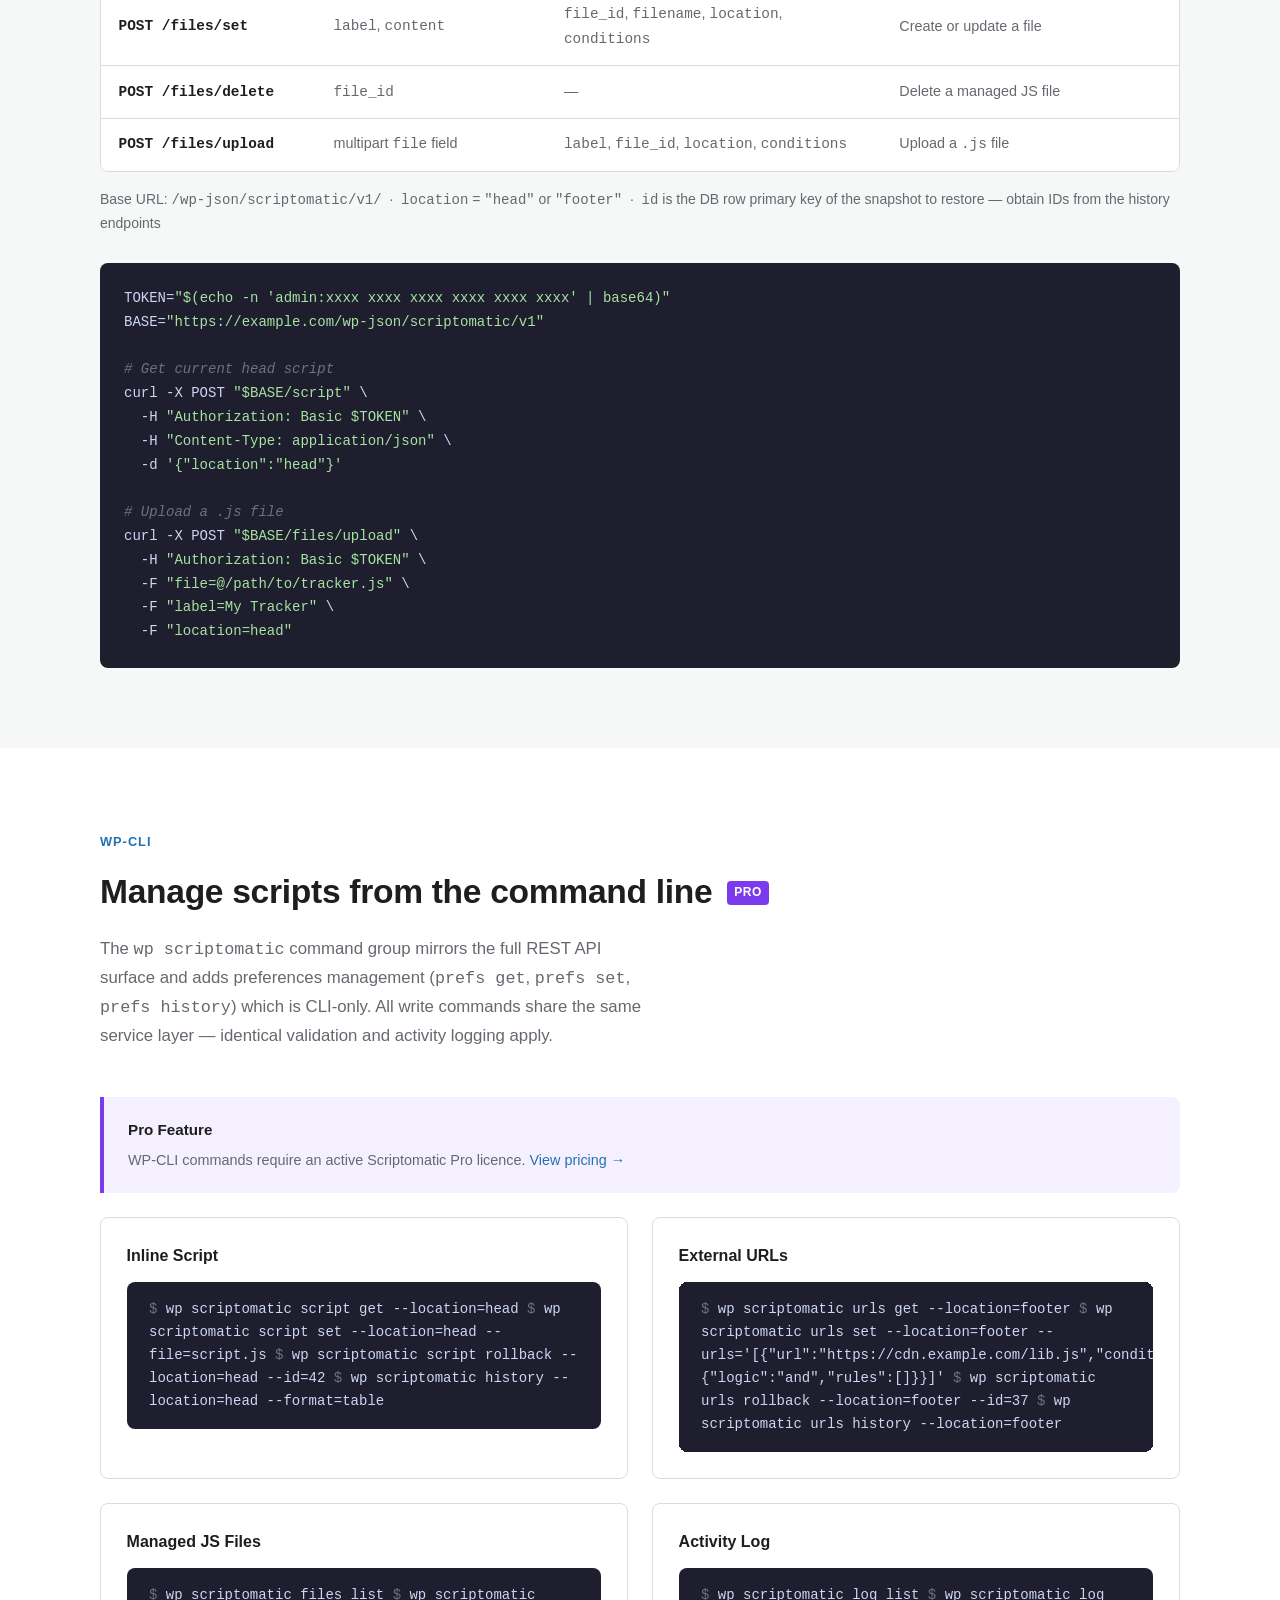
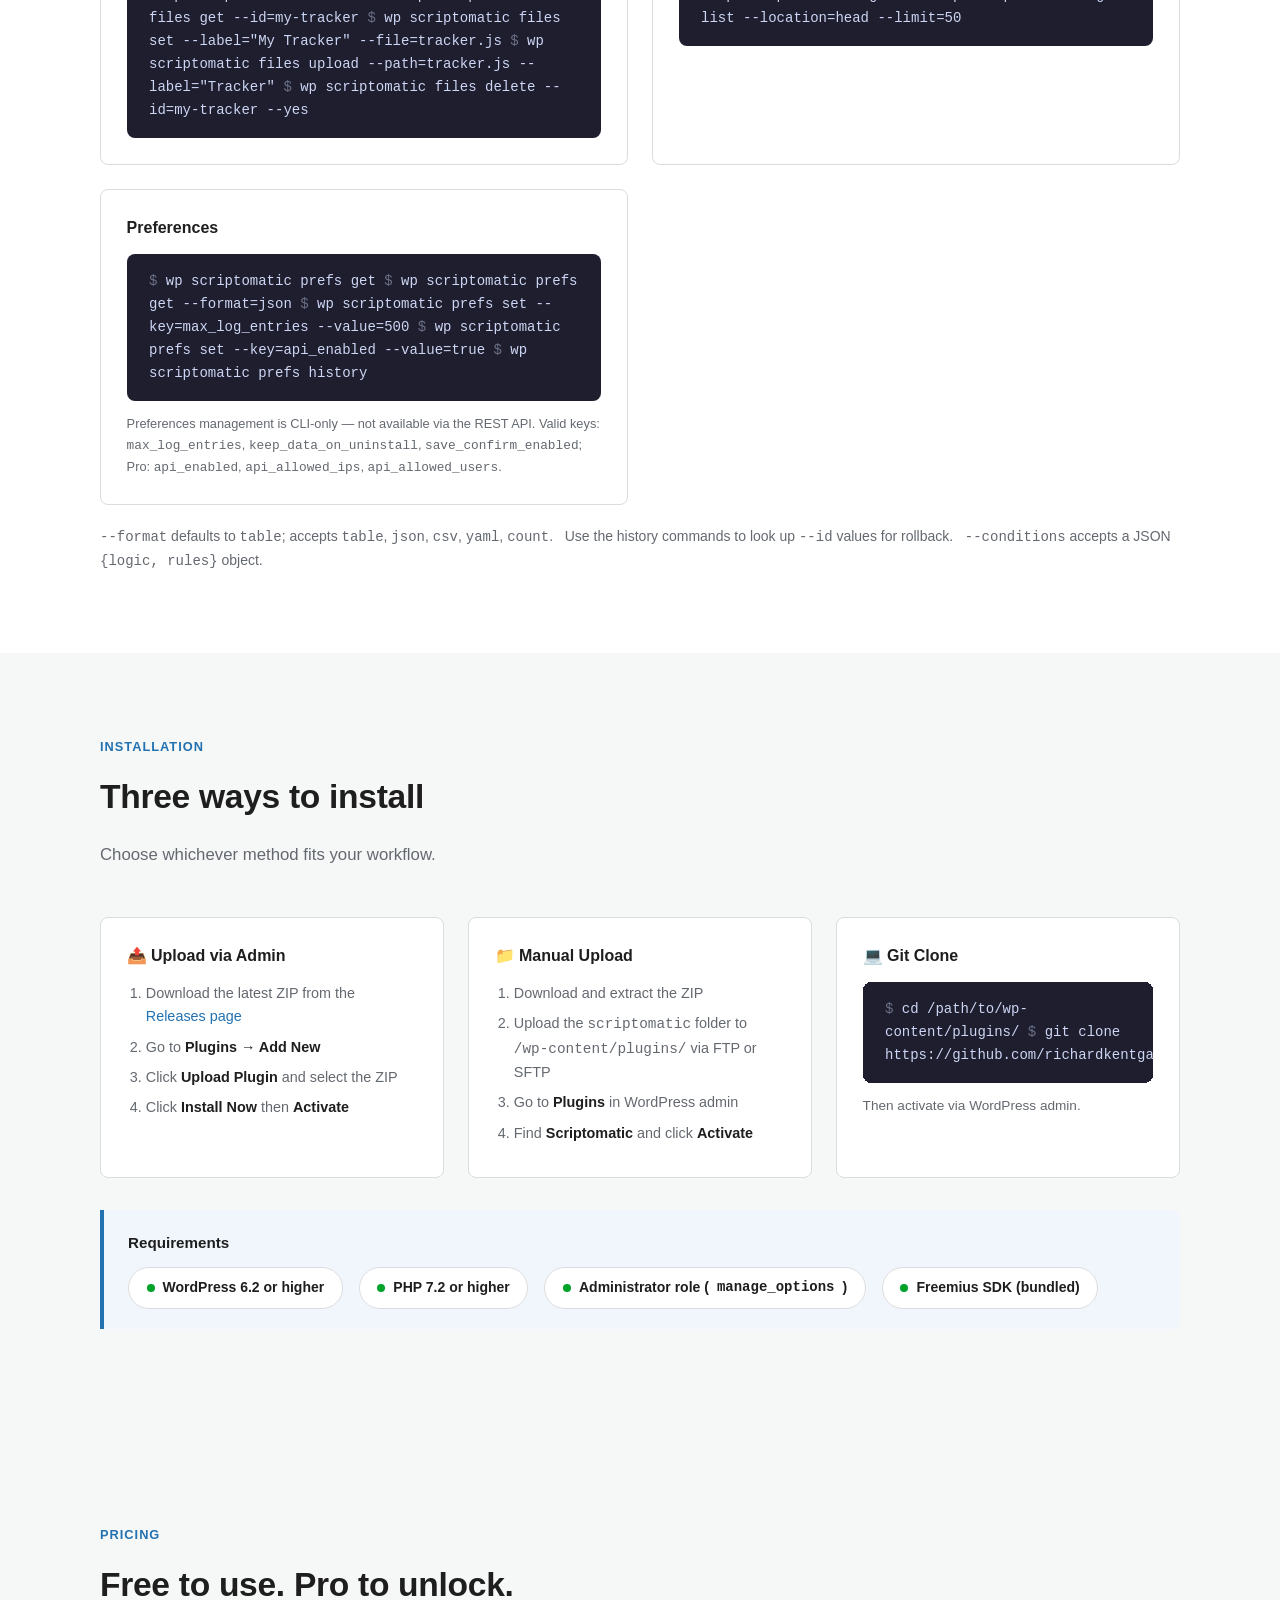
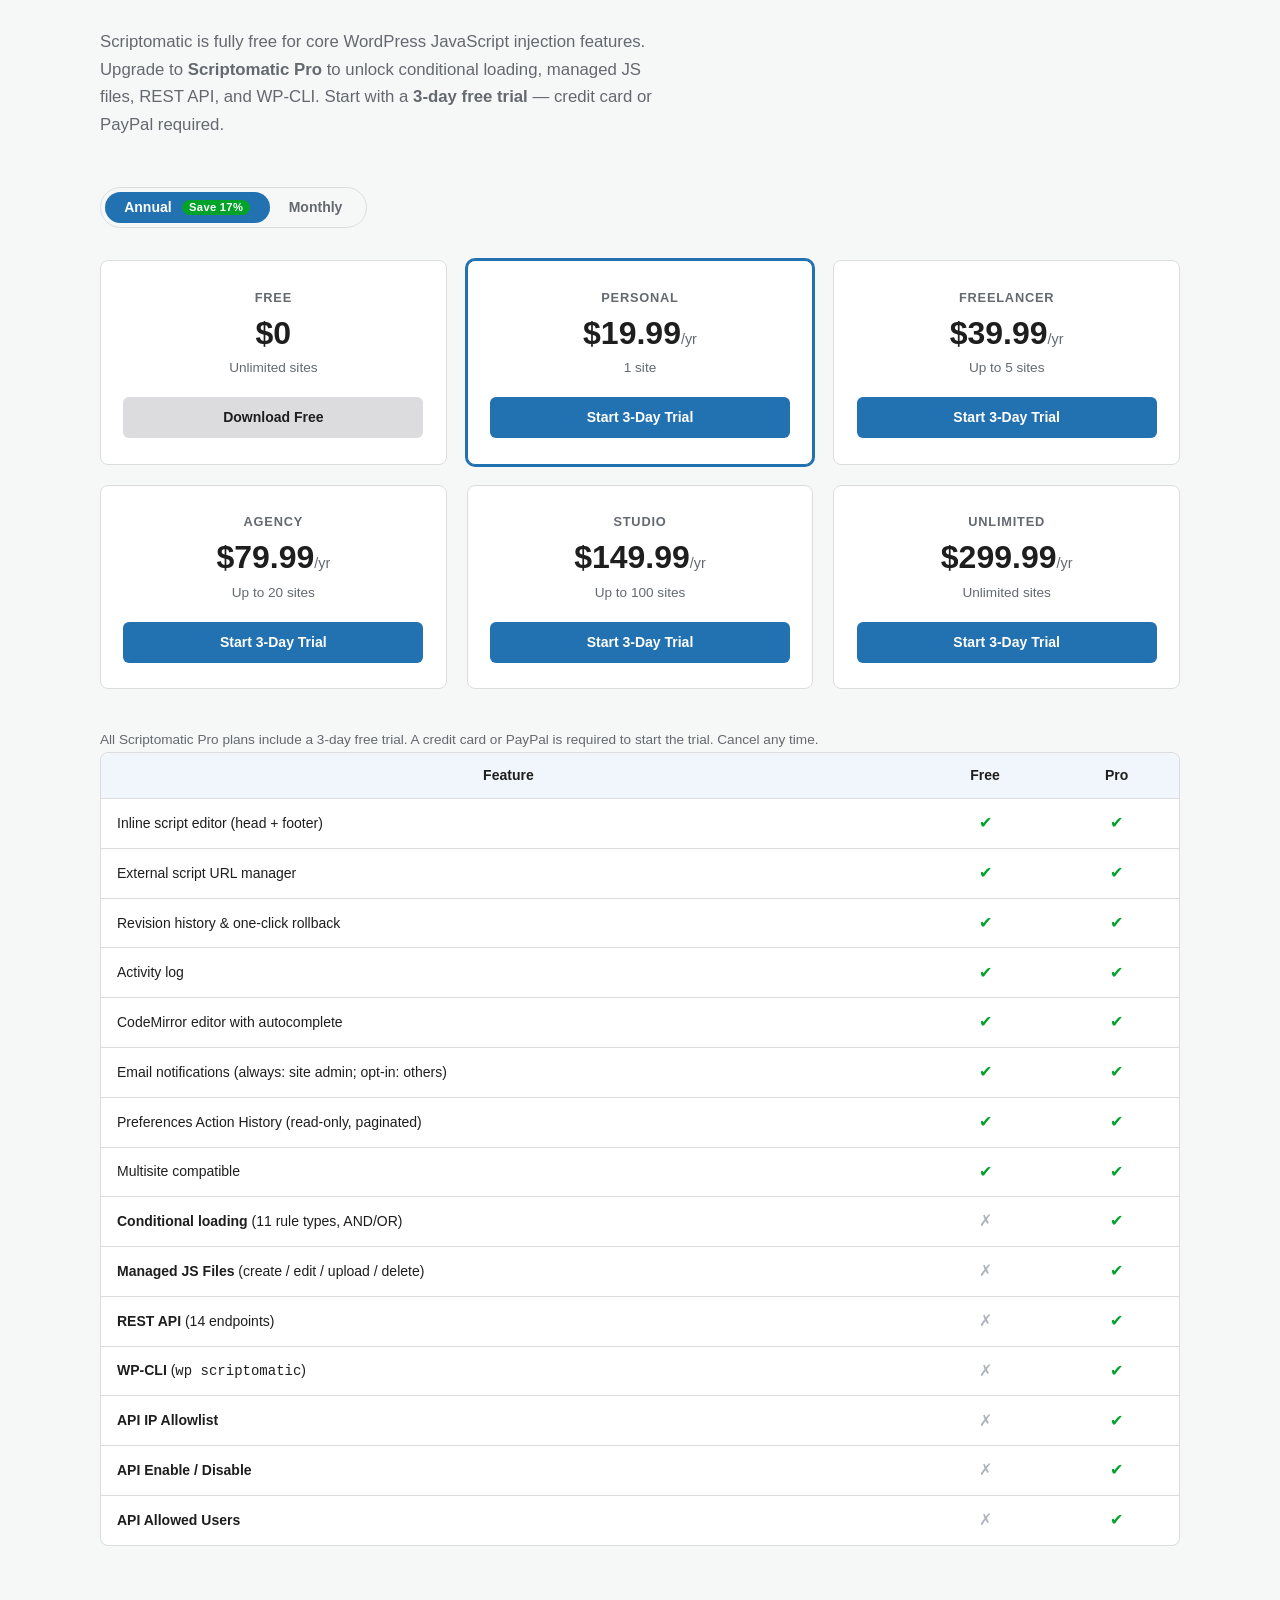
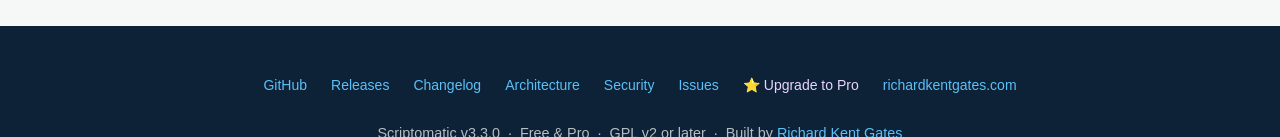
==== commit 5605cbbd: "release: v3.3.0 - Email notifications for preferences saves - Site admin always notified; other admi" ====
--- a/docs/index.html
+++ b/docs/index.html
@@ -378,7 +378,7 @@
         "applicationCategory": "BusinessApplication",
         "applicationSubCategory": "WordPress Plugin",
         "operatingSystem": "WordPress 6.2 or higher, PHP 7.2 or higher",
-        "softwareVersion": "3.2.0",
+        "softwareVersion": "3.3.0",
         "url": "https://scriptomatic.richardkentgates.com",
         "downloadUrl": "https://github.com/richardkentgates/scriptomatic/releases/latest",
         "screenshot": "https://scriptomatic.richardkentgates.com/scriptomatic-logo.png",
@@ -474,7 +474,7 @@
 <!-- HERO -->
 <section class="hero">
   <img src="scriptomatic-logo.png" alt="Scriptomatic — WordPress JavaScript injection plugin" class="hero-logo" />
-  <div class="hero-badge">WordPress Plugin &nbsp;·&nbsp; v3.2.0 &nbsp;·&nbsp; Free + Pro</div>
+  <div class="hero-badge">WordPress Plugin &nbsp;·&nbsp; v3.3.0 &nbsp;·&nbsp; Free + Pro</div>
   <h1>Inject custom JavaScript<br/><span>into any WordPress site.</span></h1>
   <p>The <strong>free Scriptomatic plugin</strong> gives every WordPress site a full inline script editor, external URL manager, revision history, and activity log. <strong>Scriptomatic Pro</strong> adds conditional loading, managed JS files, a full REST API, and WP-CLI. Add Google Analytics, Tag Manager, Meta Pixel, or any custom JavaScript safely into the <code style="background:rgba(255,255,255,.15);padding:.1em .4em;border-radius:4px">&lt;head&gt;</code> or footer — with auditability and rollback built in.</p>
   <div class="hero-actions">
@@ -1126,7 +1126,7 @@
     <a href="https://richardkentgates.com/scriptomatic" style="color:#e9d5ff;">⭐ Upgrade to Pro</a>
     <a href="https://richardkentgates.com">richardkentgates.com</a>
   </div>
-  <p>Scriptomatic v3.2.0 &nbsp;·&nbsp; Free &amp; Pro &nbsp;·&nbsp; GPL v2 or later &nbsp;·&nbsp; Built by <a href="https://richardkentgates.com">Richard Kent Gates</a></p>
+  <p>Scriptomatic v3.3.0 &nbsp;·&nbsp; Free &amp; Pro &nbsp;·&nbsp; GPL v2 or later &nbsp;·&nbsp; Built by <a href="https://richardkentgates.com">Richard Kent Gates</a></p>
 </footer>
 
 <script>
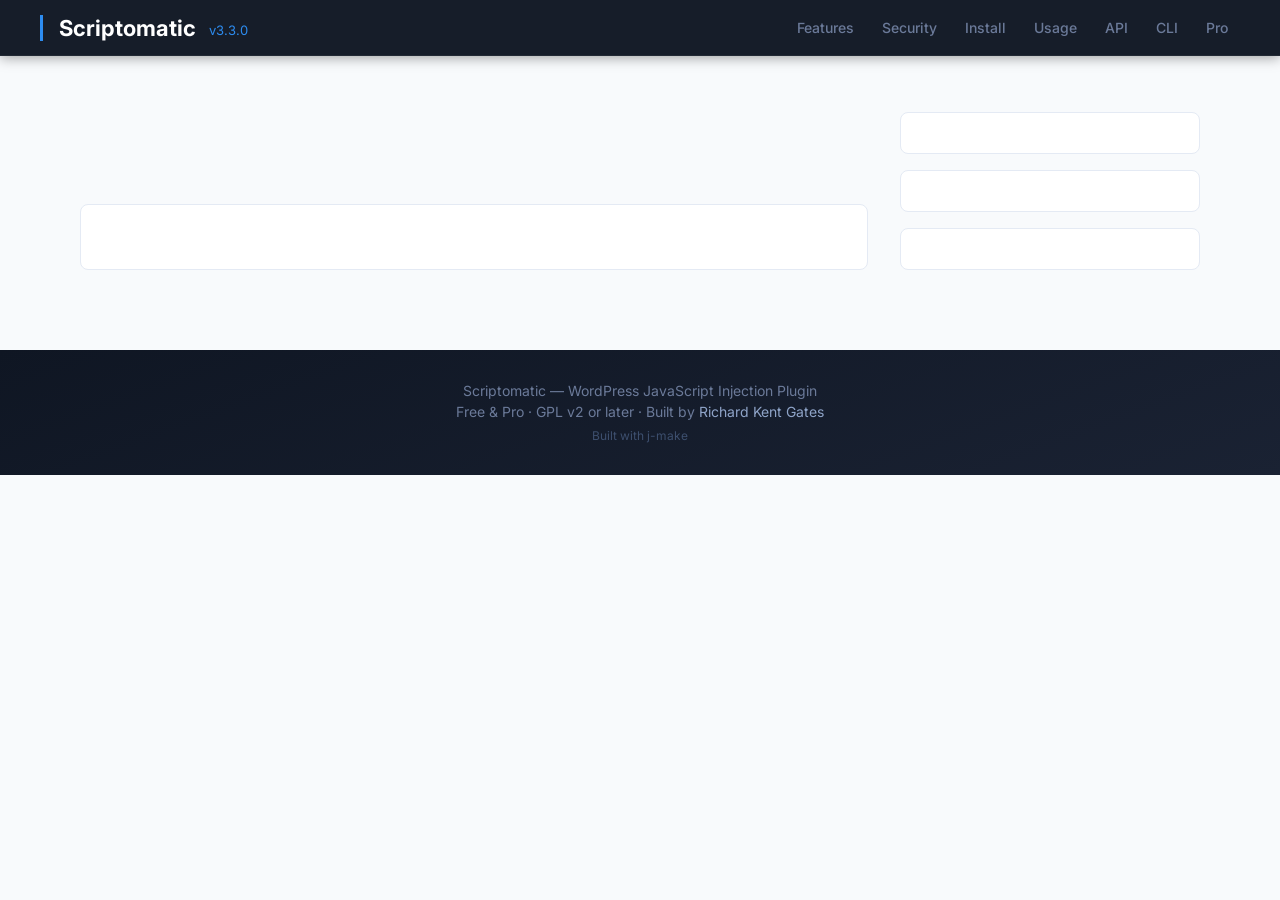
==== commit 383d5742: "Convert docs site to j-make template system - Add body.json with j-make structure: header, main, art" ====
--- a/docs/index.html
+++ b/docs/index.html
@@ -3,8 +3,6 @@
 <head>
   <meta charset="UTF-8" />
   <meta name="viewport" content="width=device-width, initial-scale=1.0" />
-
-  <!-- Primary SEO -->
   <title>Scriptomatic — WordPress JavaScript Injection Plugin | Free + Pro</title>
   <meta name="description" content="Scriptomatic is a free WordPress plugin to inject custom JavaScript into the &lt;head&gt; and footer of any WordPress site. Revision history, one-click rollback, conditional loading, REST API, and WP-CLI. Pro plans from $19.99/yr." />
   <meta name="keywords" content="WordPress JavaScript plugin, inject scripts WordPress, custom JavaScript WordPress, wp head scripts, wp footer scripts, conditional script loading, managed JS files, WordPress REST API plugin, WP-CLI WordPress, Google Analytics WordPress, Google Tag Manager WordPress, Facebook Pixel WordPress" />
@@ -12,8 +10,6 @@
   <meta name="application-name" content="Scriptomatic" />
   <meta name="robots" content="index, follow" />
   <link rel="canonical" href="https://scriptomatic.richardkentgates.com" />
-
-  <!-- Open Graph -->
   <meta property="og:title" content="Scriptomatic — WordPress JavaScript Injection Plugin | Free + Pro" />
   <meta property="og:description" content="Inject custom JavaScript into the &lt;head&gt; and footer of any WordPress site. Revision history, rollback, conditional loading, REST API, and WP-CLI. Free core features + Pro plans from $19.99/yr." />
   <meta property="og:url" content="https://scriptomatic.richardkentgates.com" />
@@ -22,350 +18,18 @@
   <meta property="og:type" content="website" />
   <meta property="og:site_name" content="Scriptomatic" />
   <meta property="og:locale" content="en_US" />
-
-  <!-- Twitter Card -->
   <meta name="twitter:card" content="summary_large_image" />
   <meta name="twitter:title" content="Scriptomatic — WordPress JavaScript Injection Plugin" />
   <meta name="twitter:description" content="Inject custom JavaScript into the head and footer of any WordPress site. Revision history, rollback, conditional loading, managed JS files, REST API, and WP-CLI." />
   <meta name="twitter:image" content="https://scriptomatic.richardkentgates.com/scriptomatic-logo.png" />
   <meta name="twitter:creator" content="@richardkentgates" />
-
   <link rel="icon" type="image/png" href="scriptomatic-favicon.png" />
-  <style>
-    *, *::before, *::after { box-sizing: border-box; margin: 0; padding: 0; }
-
-    :root {
-      --blue:     #2271b1;
-      --blue-dk:  #135e96;
-      --blue-lt:  #d0e8f8;
-      --green:    #00a32a;
-      --green-lt: #d7f0db;
-      --bg:       #f6f7f7;
-      --surface:  #ffffff;
-      --border:   #dcdcde;
-      --text:     #1e1e1e;
-      --muted:    #646970;
-      --code-bg:  #1e1e2e;
-      --code-fg:  #cdd6f4;
-      --radius:   8px;
-      --shadow:   0 1px 4px rgba(0,0,0,.10), 0 4px 16px rgba(0,0,0,.06);
-    }
-
-    html { scroll-behavior: smooth; }
-
-    body {
-      font-family: -apple-system, BlinkMacSystemFont, "Segoe UI", Roboto, Oxygen, sans-serif;
-      background: var(--bg);
-      color: var(--text);
-      line-height: 1.65;
-      font-size: 16px;
-    }
-
-    a { color: var(--blue); text-decoration: none; }
-    a:hover { text-decoration: underline; }
-
-    /* ── NAV ── */
-    nav {
-      position: sticky; top: 0; z-index: 100;
-      background: var(--surface);
-      border-bottom: 1px solid var(--border);
-      padding: 0 2rem;
-      display: flex; align-items: center; justify-content: space-between;
-      height: 60px;
-      box-shadow: 0 1px 3px rgba(0,0,0,.08);
-    }
-    .nav-brand { font-weight: 700; font-size: 1.15rem; color: var(--text); letter-spacing: -.3px; display: flex; align-items: center; gap: .5rem; text-decoration: none; }
-    .nav-title span { color: var(--blue); }
-    .nav-logo { width: 28px; height: 28px; display: block; }
-    .nav-links { display: flex; gap: 1.75rem; list-style: none; }
-    .nav-links a { font-size: .9rem; color: var(--muted); font-weight: 500; }
-    .nav-links a:hover { color: var(--blue); text-decoration: none; }
-    .nav-cta {
-      background: var(--blue); color: #fff;
-      padding: .45rem 1.1rem; border-radius: 6px; font-size: .875rem; font-weight: 600;
-    }
-    .nav-cta:hover { background: var(--blue-dk); text-decoration: none; }
-
-    /* ── HERO ── */
-    .hero {
-      background: linear-gradient(135deg, #0d2137 0%, #1a3d5c 55%, #135e96 100%);
-      color: #fff;
-      padding: 6rem 2rem 5rem;
-      text-align: center;
-    }
-    .hero-logo { width: 110px; height: 110px; margin: 0 auto 1.75rem; display: block; }
-    .hero-badge {
-      display: inline-block;
-      background: rgba(255,255,255,.12);
-      border: 1px solid rgba(255,255,255,.2);
-      border-radius: 20px;
-      padding: .3rem .9rem;
-      font-size: .8rem; font-weight: 600; letter-spacing: .6px;
-      text-transform: uppercase; margin-bottom: 1.5rem;
-    }
-    .hero h1 {
-      font-size: clamp(2.2rem, 5vw, 3.4rem);
-      font-weight: 800; letter-spacing: -.5px;
-      margin-bottom: 1.2rem; line-height: 1.15;
-    }
-    .hero h1 span { color: #5bc0f8; }
-    .hero p {
-      font-size: 1.15rem; max-width: 620px; margin: 0 auto 2.5rem;
-      color: rgba(255,255,255,.82); line-height: 1.7;
-    }
-    .hero-actions { display: flex; gap: 1rem; justify-content: center; flex-wrap: wrap; }
-    .btn {
-      display: inline-flex; align-items: center; gap: .45rem;
-      padding: .7rem 1.6rem; border-radius: 7px;
-      font-size: .95rem; font-weight: 600; cursor: pointer;
-      transition: transform .1s, box-shadow .1s;
-    }
-    .btn:hover { transform: translateY(-1px); text-decoration: none; }
-    .btn-primary { background: #fff; color: var(--blue); box-shadow: 0 2px 8px rgba(0,0,0,.2); }
-    .btn-primary:hover { box-shadow: 0 4px 16px rgba(0,0,0,.25); }
-    .btn-ghost { background: rgba(255,255,255,.12); color: #fff; border: 1px solid rgba(255,255,255,.3); }
-    .btn-ghost:hover { background: rgba(255,255,255,.2); }
-    .hero-meta {
-      margin-top: 3rem; display: flex; gap: 1.5rem; justify-content: center; flex-wrap: wrap;
-    }
-    .hero-meta span {
-      background: rgba(255,255,255,.1); border-radius: 5px;
-      padding: .3rem .8rem; font-size: .8rem; color: rgba(255,255,255,.75);
-    }
-
-    /* ── SECTIONS ── */
-    section { padding: 5rem 2rem; }
-    .container { max-width: 1080px; margin: 0 auto; }
-    .section-label {
-      display: inline-block;
-      color: var(--blue); font-size: .8rem; font-weight: 700;
-      letter-spacing: 1px; text-transform: uppercase; margin-bottom: .75rem;
-    }
-    h2 { font-size: clamp(1.6rem, 3vw, 2.1rem); font-weight: 800; letter-spacing: -.3px; margin-bottom: 1rem; }
-    .section-intro { color: var(--muted); max-width: 560px; margin-bottom: 3rem; font-size: 1.05rem; }
-
-    /* ── FEATURE GRID ── */
-    .features-bg { background: var(--surface); }
-    .feature-grid {
-      display: grid;
-      grid-template-columns: repeat(auto-fill, minmax(300px, 1fr));
-      gap: 1.5rem;
-    }
-    .feature-card {
-      background: var(--bg);
-      border: 1px solid var(--border);
-      border-radius: var(--radius);
-      padding: 1.6rem;
-      transition: box-shadow .2s, transform .2s;
-    }
-    .feature-card:hover { box-shadow: var(--shadow); transform: translateY(-2px); }
-    .feature-icon {
-      width: 44px; height: 44px; border-radius: 10px;
-      display: flex; align-items: center; justify-content: center;
-      font-size: 1.3rem; margin-bottom: 1rem;
-    }
-    .icon-blue  { background: var(--blue-lt); }
-    .icon-green { background: var(--green-lt); }
-    .icon-amber { background: #fef3cd; }
-    .icon-purple{ background: #ede9fe; }
-    .feature-card h3 { font-size: 1rem; font-weight: 700; margin-bottom: .4rem; }
-    .feature-card p  { font-size: .9rem; color: var(--muted); line-height: 1.6; }
-
-    /* ── HOW IT WORKS ── */
-    .steps { display: flex; flex-direction: column; gap: 1.25rem; }
-    .step { display: flex; align-items: center; gap: 1.25rem; }
-    .step-num {
-      flex-shrink: 0;
-      width: 48px; height: 48px; border-radius: 50%;
-      background: var(--blue); color: #fff;
-      display: flex; align-items: center; justify-content: center;
-      font-weight: 800; font-size: 1.1rem;
-    }
-    .step-body { display: flex; flex-direction: column; }
-    .step-body h3 { font-size: 1rem; font-weight: 700; margin-bottom: .4rem; }
-    .step-body p  { font-size: .875rem; color: var(--muted); }
-
-    /* ── CODE EXAMPLES ── */
-    .code-bg { background: var(--surface); }
-    .code-tabs { display: flex; gap: .5rem; margin-bottom: 1rem; flex-wrap: wrap; }
-    .code-tab {
-      padding: .4rem 1rem; border-radius: 6px; border: 1px solid var(--border);
-      font-size: .85rem; font-weight: 600; cursor: pointer; background: var(--bg); color: var(--muted);
-    }
-    .code-tab.active { background: var(--blue); color: #fff; border-color: var(--blue); }
-    .code-block {
-      background: var(--code-bg); color: var(--code-fg);
-      border-radius: var(--radius); padding: 1.6rem;
-      font-family: "SFMono-Regular", Consolas, "Liberation Mono", Menlo, monospace;
-      font-size: .875rem; line-height: 1.7; overflow-x: auto;
-      white-space: pre;
-    }
-    .code-block .c  { color: #6c7086; font-style: italic; }
-    .code-block .s  { color: #a6e3a1; }
-    .code-block .k  { color: #cba6f7; }
-    .code-block .n  { color: #89dceb; }
-    .code-panel { display: none; }
-    .code-panel.active { display: block; }
-
-    /* ── SECURITY ── */
-    .security-grid {
-      display: grid; grid-template-columns: repeat(auto-fill, minmax(260px, 1fr)); gap: 1.25rem;
-    }
-    .security-item {
-      display: flex; gap: .85rem; align-items: flex-start;
-      background: var(--surface); border: 1px solid var(--border);
-      border-radius: var(--radius); padding: 1.25rem;
-    }
-    .security-icon {
-      flex-shrink: 0; width: 36px; height: 36px; border-radius: 8px;
-      background: var(--green-lt); display: flex; align-items: center; justify-content: center;
-      font-size: 1rem;
-    }
-    .security-item h4 { font-size: .9rem; font-weight: 700; margin-bottom: .2rem; }
-    .security-item p  { font-size: .82rem; color: var(--muted); line-height: 1.5; }
-
-    /* ── INSTALL ── */
-    .install-grid { display: grid; grid-template-columns: repeat(auto-fill, minmax(280px, 1fr)); gap: 1.5rem; }
-    .install-card {
-      background: var(--surface); border: 1px solid var(--border); border-radius: var(--radius);
-      padding: 1.6rem;
-    }
-    .install-card h3 { font-size: 1rem; font-weight: 700; margin-bottom: .75rem; display: flex; align-items: center; gap: .5rem; }
-    .install-card ol { padding-left: 1.2rem; }
-    .install-card li { font-size: .9rem; color: var(--muted); margin-bottom: .4rem; }
-    .install-card li strong { color: var(--text); }
-
-    /* ── ADMIN PAGES TABLE ── */
-    .table-wrap { overflow-x: auto; border-radius: var(--radius); border: 1px solid var(--border); }
-    table { width: 100%; border-collapse: collapse; background: var(--surface); }
-    thead { background: #f0f6fc; }
-    th, td { padding: .85rem 1.1rem; font-size: .9rem; text-align: left; border-bottom: 1px solid var(--border); }
-    th { font-weight: 700; color: var(--text); }
-    td { color: var(--muted); }
-    td:first-child { font-weight: 600; color: var(--text); }
-    tr:last-child td { border-bottom: none; }
-
-    /* ── REQUIREMENTS ── */
-    .req-list { display: flex; gap: 1rem; flex-wrap: wrap; }
-    .req-pill {
-      display: flex; align-items: center; gap: .5rem;
-      background: var(--surface); border: 1px solid var(--border); border-radius: 30px;
-      padding: .5rem 1.1rem; font-size: .875rem; font-weight: 600;
-    }
-    .req-pill .dot { width: 8px; height: 8px; border-radius: 50%; background: var(--green); }
-
-    /* ── INLINE SHELL ── */
-    .shell {
-      background: var(--code-bg); color: var(--code-fg);
-      border-radius: var(--radius); padding: 1rem 1.4rem;
-      font-family: "SFMono-Regular", Consolas, monospace;
-      font-size: .875rem; overflow-x: auto;
-    }
-    .shell .prompt { color: #6c7086; user-select: none; }
-
-    /* ── AUDIT / HISTORY HIGHLIGHT ── */
-    .highlight-box {
-      border-left: 4px solid var(--blue);
-      background: #f0f6fc;
-      padding: 1.25rem 1.5rem;
-      border-radius: 0 var(--radius) var(--radius) 0;
-      margin: 2rem 0;
-    }
-    .highlight-box h4 { font-size: .95rem; font-weight: 700; margin-bottom: .4rem; }
-    .highlight-box p  { font-size: .9rem; color: var(--muted); }
-
-    /* ── FOOTER ── */
-    footer {
-      background: #0d2137; color: rgba(255,255,255,.7);
-      padding: 3rem 2rem; text-align: center;
-    }
-    footer a { color: #5bc0f8; }
-    footer p { font-size: .9rem; line-height: 1.8; }
-    .footer-links { display: flex; gap: 1.5rem; justify-content: center; flex-wrap: wrap; margin-bottom: 1.5rem; }
-    .footer-links a { font-size: .875rem; }
-
-    /* ── PRO BADGE ── */
-    .pro-badge {
-      display: inline-block;
-      background: #7c3aed; color: #fff;
-      font-size: .65rem; font-weight: 700; letter-spacing: .5px;
-      text-transform: uppercase;
-      padding: .15rem .45rem; border-radius: 4px;
-      vertical-align: middle; margin-left: .35rem;
-      position: relative; top: -1px;
-    }
-
-    /* ── PRICING ── */
-    .pricing-grid {
-      display: grid;
-      grid-template-columns: repeat(3, 1fr);
-      gap: 1.25rem;
-      margin-bottom: 2.5rem;
-    }
-    @media (max-width: 860px) {
-      .pricing-grid { grid-template-columns: repeat(2, 1fr); }
-    }
-    @media (max-width: 560px) {
-      .pricing-grid { grid-template-columns: 1fr; }
-    }
-    .pricing-card {
-      background: var(--surface); border: 1px solid var(--border); border-radius: var(--radius);
-      padding: 1.6rem 1.4rem; text-align: center;
-    }
-    .pricing-card.featured {
-      border-color: var(--blue); box-shadow: 0 0 0 2px var(--blue);
-    }
-    .pricing-card .plan-name { font-size: .8rem; font-weight: 700; text-transform: uppercase; letter-spacing: .8px; color: var(--muted); margin-bottom: .5rem; }
-    .pricing-card .plan-price { font-size: 2rem; font-weight: 800; color: var(--text); line-height: 1.1; }
-    .pricing-card .plan-price span { font-size: .9rem; font-weight: 400; color: var(--muted); }
-    .pricing-card .plan-sites { font-size: .85rem; color: var(--muted); margin: .4rem 0 1.1rem; }
-    .pricing-card .plan-cta {
-      display: block; background: var(--blue); color: #fff;
-      padding: .55rem 1rem; border-radius: 6px; font-size: .875rem; font-weight: 600;
-      text-decoration: none;
-    }
-    .pricing-card .plan-cta:hover { background: var(--blue-dk); }
-    .pricing-card.free .plan-cta { background: var(--border); color: var(--text); }
-    .pricing-table { width: 100%; border-collapse: collapse; background: var(--surface); border-radius: var(--radius); overflow: hidden; }
-    .pricing-table th, .pricing-table td { padding: .7rem 1rem; font-size: .875rem; border-bottom: 1px solid var(--border); text-align: center; }
-    .pricing-table th { background: #f0f6fc; font-weight: 700; }
-    .pricing-table td:first-child { text-align: left; font-weight: 500; color: var(--text); }
-    .pricing-table tr:last-child td { border-bottom: none; }
-    .chk { color: var(--green); font-size: 1rem; }
-    .cross { color: #b0b5bd; font-size: 1rem; }
-
-    /* ── BILLING TOGGLE ── */
-    .billing-toggle {
-      display: inline-flex; align-items: center;
-      background: var(--bg); border: 1px solid var(--border); border-radius: 30px;
-      padding: .25rem; gap: 0; margin-bottom: 2rem;
-    }
-    .billing-toggle button {
-      background: none; border: none; cursor: pointer;
-      padding: .45rem 1.2rem; border-radius: 26px;
-      font-size: .875rem; font-weight: 600; color: var(--muted);
-      transition: background .15s, color .15s;
-    }
-    .billing-toggle button.active {
-      background: var(--blue); color: #fff;
-    }
-    .billing-badge {
-      display: inline-block; background: var(--green); color: #fff;
-      font-size: .7rem; font-weight: 700; letter-spacing: .3px;
-      padding: .1rem .45rem; border-radius: 10px; margin-left: .4rem;
-      vertical-align: middle; position: relative; top: -1px;
-    }
-
-    /* ── RESPONSIVE ── */
-    @media (max-width: 640px) {
-      nav { padding: 0 1rem; }
-      .nav-links { display: none; }
-      section { padding: 3.5rem 1.25rem; }
-      .hero { padding: 4rem 1.25rem 3.5rem; }
-    }
-  </style>
-
-  <!-- Schema.org structured data -->
+  <link rel="preconnect" href="https://fonts.googleapis.com" />
+  <link rel="preconnect" href="https://fonts.gstatic.com" crossorigin />
+  <link href="https://fonts.googleapis.com/css2?family=Inter:wght@400;500;600;700&family=JetBrains+Mono:wght@400;600&display=swap" rel="stylesheet" />
+  <link rel="stylesheet" href="style.css" />
+  <script src="https://code.jquery.com/jquery-3.7.1.min.js"></script>
+  <script src="j-make.js"></script>
   <script type="application/ld+json">
   {
     "@context": "https://schema.org",
@@ -404,38 +68,6 @@
             "price": "19.99",
             "priceCurrency": "USD",
             "url": "https://richardkentgates.com/scriptomatic"
-          },
-          {
-            "@type": "Offer",
-            "name": "Scriptomatic Pro — Freelancer",
-            "description": "Pro licence for up to 5 WordPress sites. $39.99/yr or $3.99/mo.",
-            "price": "39.99",
-            "priceCurrency": "USD",
-            "url": "https://richardkentgates.com/scriptomatic"
-          },
-          {
-            "@type": "Offer",
-            "name": "Scriptomatic Pro — Agency",
-            "description": "Pro licence for up to 20 WordPress sites. $79.99/yr or $7.99/mo.",
-            "price": "79.99",
-            "priceCurrency": "USD",
-            "url": "https://richardkentgates.com/scriptomatic"
-          },
-          {
-            "@type": "Offer",
-            "name": "Scriptomatic Pro — Studio",
-            "description": "Pro licence for up to 100 WordPress sites. $149.99/yr or $14.99/mo.",
-            "price": "149.99",
-            "priceCurrency": "USD",
-            "url": "https://richardkentgates.com/scriptomatic"
-          },
-          {
-            "@type": "Offer",
-            "name": "Scriptomatic Pro — Unlimited",
-            "description": "Pro licence for unlimited WordPress sites. $299.99/yr or $29.99/mo.",
-            "price": "299.99",
-            "priceCurrency": "USD",
-            "url": "https://richardkentgates.com/scriptomatic"
           }
         ]
       },
@@ -455,695 +87,5 @@
   </script>
 </head>
 <body>
-
-<!-- NAV -->
-<nav>
-  <div class="nav-brand"><img src="scriptomatic-favicon.png" alt="Scriptomatic icon" class="nav-logo" /><span class="nav-title"><span>Script</span>omatic</span></div>
-  <ul class="nav-links">
-    <li><a href="#features">Features</a></li>
-    <li><a href="#security">Security</a></li>
-    <li><a href="#install">Install</a></li>
-    <li><a href="#usage">Usage</a></li>
-    <li><a href="#api">API</a></li>
-    <li><a href="#cli">CLI</a></li>
-    <li><a href="#pricing" style="color:#7c3aed;font-weight:700;">⭐ Pro</a></li>
-  </ul>
-  <a class="btn nav-cta" href="https://github.com/richardkentgates/scriptomatic/releases/latest">Download Free</a>
-</nav>
-
-<!-- HERO -->
-<section class="hero">
-  <img src="scriptomatic-logo.png" alt="Scriptomatic — WordPress JavaScript injection plugin" class="hero-logo" />
-  <div class="hero-badge">WordPress Plugin &nbsp;·&nbsp; v3.3.0 &nbsp;·&nbsp; Free + Pro</div>
-  <h1>Inject custom JavaScript<br/><span>into any WordPress site.</span></h1>
-  <p>The <strong>free Scriptomatic plugin</strong> gives every WordPress site a full inline script editor, external URL manager, revision history, and activity log. <strong>Scriptomatic Pro</strong> adds conditional loading, managed JS files, a full REST API, and WP-CLI. Add Google Analytics, Tag Manager, Meta Pixel, or any custom JavaScript safely into the <code style="background:rgba(255,255,255,.15);padding:.1em .4em;border-radius:4px">&lt;head&gt;</code> or footer — with auditability and rollback built in.</p>
-  <div class="hero-actions">
-    <a class="btn btn-primary" href="https://github.com/richardkentgates/scriptomatic/releases/latest">
-      ⬇ Download Free
-    </a>
-    <a class="btn btn-ghost" href="https://richardkentgates.com/scriptomatic" style="background:rgba(124,58,237,.35);border-color:rgba(196,167,255,.5);color:#e9d5ff;">
-      ⭐ Upgrade to Pro
-    </a>
-    <a class="btn btn-ghost" href="https://github.com/richardkentgates/scriptomatic">
-      ★ View on GitHub
-    </a>
-  </div>
-  <div class="hero-meta">
-    <span>WordPress 6.2+</span>
-    <span>PHP 7.2+</span>
-    <span>GPL v2</span>
-    <span>Freemius SDK bundled</span>
-    <span>Multisite ready</span>
-  </div>
-</section>
-
-<!-- FEATURES -->
-<section class="features-bg" id="features">
-  <div class="container">
-    <span class="section-label">What it does</span>
-    <h2>Everything you need, nothing you don't</h2>
-    <p class="section-intro">Add Google Analytics, Google Tag Manager, Meta Pixel, custom jQuery, or any JavaScript to your WordPress site. The <strong>free version</strong> covers the essentials. <strong>Scriptomatic Pro</strong> unlocks conditional loading, managed JS files, REST API, and WP-CLI. Cards marked <span class="pro-badge">Pro</span> require a licence.</p>
-    <div class="feature-grid">
-
-      <div class="feature-card">
-        <div class="feature-icon icon-blue">⌨️</div>
-        <h3>Inline Script Editor</h3>
-        <p>Write JavaScript directly in the admin using a full <strong>CodeMirror editor</strong> — line numbers, bracket matching, and WordPress/jQuery-specific Ctrl-Space autocomplete. A live character counter colour-codes at 75% and 90% of the 100 KB limit. Falls back to a plain textarea if syntax highlighting is disabled in the user profile.</p>
-      </div>
-
-      <div class="feature-card">
-        <div class="feature-icon icon-blue">🔗</div>
-        <h3>External Script URLs</h3>
-        <p>Manage multiple remote <code>&lt;script src&gt;</code> tags per location via a chiclet UI. URLs are validated, deduplicated, and loaded before the inline block.</p>
-      </div>
-
-      <div class="feature-card">
-        <div class="feature-icon icon-green">🎯</div>
-        <h3>Conditional Loading <span class="pro-badge">Pro</span></h3>
-        <p>Eleven condition types — Front Page, Singular, Post Type, Page ID, URL Contains, Logged In, Logged Out, Date Range, Date &amp; Time Range, Week Number, Month — per location, independently configured.</p>
-      </div>
-
-      <div class="feature-card">
-        <div class="feature-icon icon-green">🔁</div>
-        <h3>Activity Log &amp; Rollback</h3>
-        <p>Every save creates a restorable snapshot in the Activity Log — recorded with timestamp, username, a <strong>Via</strong> column (<strong>Dashboard</strong>, <strong>API</strong>, or <strong>CLI</strong>), and a summary of what changed. Click <strong>Restore</strong> on any entry to instantly roll back via AJAX — no page reload needed. Inline script and external URL histories are tracked independently; restoring one never touches the other. View any snapshot in a lightbox before restoring. Configurable retention limit of 3&ndash;1000 entries (default 200).</p>
-      </div>
-
-      <div class="feature-card">
-        <div class="feature-icon icon-blue">🔒</div>
-        <h3>Security-First Architecture</h3>
-        <p>Dual nonce verification, capability checks on every callback, open-redirect hardening, and singleton deserialization guards.</p>
-      </div>
-
-      <div class="feature-card">
-        <div class="feature-icon icon-purple">📚</div>
-        <h3>Contextual Help Tabs</h3>
-        <p>Built-in help tabs on every admin page covering usage, load conditions, security tips, and troubleshooting — no need to leave the dashboard.</p>
-      </div>
-
-      <div class="feature-card">
-        <div class="feature-icon icon-green">🌐</div>
-        <h3>Multisite Compatible</h3>
-        <p>Fully per-site within a network. Install and activate network-wide. Uninstall iterates every sub-site to clean up option data and drops the shared <code>{prefix}scriptomatic_log</code> activity log table.</p>
-      </div>
-
-      <div class="feature-card">
-        <div class="feature-icon icon-amber">🗂️</div>
-        <h3>Managed JS Files <span class="pro-badge">Pro</span></h3>
-        <p>Create, edit, and delete standalone <code>.js</code> files stored in <code>wp-content/uploads/scriptomatic/</code>. Each file gets its own Head/Footer selector and Load Conditions, and survives plugin updates.</p>
-      </div>
-
-      <div class="feature-card">
-        <div class="feature-icon icon-purple">🏗️</div>
-        <h3>Modular Architecture</h3>
-        <p>Eleven focused PHP traits — including dedicated traits for file management, injection, sanitization, notifications, and enqueuing — in separate files for clean separation of concerns.</p>
-      </div>
-
-      <div class="feature-card">
-        <div class="feature-icon icon-blue">🔌</div>
-        <h3>REST API <span class="pro-badge">Pro</span></h3>
-        <p>Full <code>scriptomatic/v1</code> REST API (14 POST endpoints) covering inline scripts, external URLs, managed JS files, and Preferences Action History &mdash; including a multipart file upload endpoint. Authenticated via WordPress Application Passwords. Three independent access controls in Preferences: an <strong>enable/disable</strong> toggle (503 when off), an <strong>IP Allowlist</strong> (403 for unlisted addresses), and an <strong>Allowed Users</strong> list (403 for unlisted administrators).</p>
-      </div>
-
-      <div class="feature-card">
-        <div class="feature-icon icon-green">💻</div>
-        <h3>WP-CLI <span class="pro-badge">Pro</span></h3>
-        <p><code>wp scriptomatic</code> command group with subcommands for inline scripts, external URLs, managed JS files (including <code>files upload</code>), activity log (<code>log list</code>), preferences management (<code>prefs get</code>, <code>prefs set</code>, <code>prefs history</code>), and history. All write commands share the same service layer as the REST API &mdash; identical validation and activity logging. Preferences management is available via CLI only &mdash; intentionally absent from the REST API.</p>
-      </div>
-
-      <div class="feature-card">
-        <div class="feature-icon icon-amber">📧</div>
-        <h3>Email Notifications</h3>
-        <p>The site admin always receives a plain-text email on every script save, rollback, URL change, file event, preferences save, and restore &mdash; keeping them aware of all changes. Other administrators can opt in via their WordPress profile page.</p>
-      </div>
-
-
-
-    </div>
-  </div>
-</section>
-
-<!-- HOW IT WORKS -->
-<section id="how-it-works">
-  <div class="container">
-    <span class="section-label">Workflow</span>
-    <h2>Up and running in minutes</h2>
-    <p class="section-intro">From install to injected script, Scriptomatic keeps every step straightforward.</p>
-    <div class="steps">
-      <div class="step">
-        <div class="step-num">1</div>
-        <div class="step-body">
-          <h3>Install &amp; Activate</h3>
-          <p>Upload the plugin zip via WordPress admin or drop the folder into <code>wp-content/plugins/</code>. Activate normally.</p>
-        </div>
-      </div>
-      <div class="step">
-        <div class="step-num">2</div>
-        <div class="step-body">
-          <h3>Open Head or Footer Scripts</h3>
-          <p>Navigate to <strong>Scriptomatic → Head Scripts</strong> or <strong>Footer Scripts</strong> in your WordPress admin.</p>
-        </div>
-      </div>
-      <div class="step">
-        <div class="step-num">3</div>
-        <div class="step-body">
-          <h3>Write or Add URLs</h3>
-          <p>Paste your JavaScript into the inline editor, or add remote script URLs. No <code>&lt;script&gt;</code> tags needed — they are added automatically.</p>
-        </div>
-      </div>
-      <div class="step">
-        <div class="step-num">4</div>
-        <div class="step-body">
-          <h3>Set Load Conditions <span class="pro-badge">Pro</span></h3>
-          <p>Optionally restrict injection to specific pages, post types, URL patterns, or user state. Requires a Pro licence. On free, scripts load on all pages.</p>
-        </div>
-      </div>
-      <div class="step">
-        <div class="step-num">5</div>
-        <div class="step-body">
-          <h3>Save &amp; Verify</h3>
-          <p>Click <strong>Save</strong>. Visit the front-end and check the page source. Use the revision history to roll back at any time.</p>
-        </div>
-      </div>
-    </div>
-
-    <div class="highlight-box">
-      <h4>Activity Log is always there</h4>
-      <p>The activity log panel is embedded at the bottom of every Head Scripts, Footer Scripts, and JS Files page, filtered by location. You can view any revision's content in a lightbox, restore it in one click, and see a full record of who changed what and when — all without leaving the settings page.</p>
-    </div>
-  </div>
-</section>
-
-<!-- CODE EXAMPLES -->
-<section class="code-bg" id="usage">
-  <div class="container">
-    <span class="section-label">Examples</span>
-    <h2>Common use cases</h2>
-    <p class="section-intro">Paste any of these into the inline editor. Scriptomatic wraps the code in <code>&lt;script&gt;</code> tags automatically.</p>
-
-    <div class="code-tabs">
-      <button class="code-tab active" onclick="showTab('ga')">Google Analytics</button>
-      <button class="code-tab" onclick="showTab('fbpixel')">Facebook Pixel</button>
-      <button class="code-tab" onclick="showTab('jquery')">Custom jQuery</button>
-      <button class="code-tab" onclick="showTab('gtm')">Tag Manager</button>
-    </div>
-
-    <div id="tab-ga" class="code-panel active">
-      <div class="code-block"><span class="c">// Google Analytics (GA4)</span>
-window.dataLayer = window.dataLayer || [];
-<span class="k">function</span> <span class="n">gtag</span>(){dataLayer.push(arguments);}
-<span class="n">gtag</span>(<span class="s">'js'</span>, <span class="k">new</span> Date());
-<span class="n">gtag</span>(<span class="s">'config'</span>, <span class="s">'G-XXXXXXXXXX'</span>);</div>
-    </div>
-
-    <div id="tab-fbpixel" class="code-panel">
-      <div class="code-block"><span class="c">// Meta (Facebook) Pixel</span>
-!<span class="k">function</span>(f,b,e,v,n,t,s){
-  <span class="k">if</span>(f.fbq)<span class="k">return</span>;n=f.fbq=<span class="k">function</span>(){
-    n.callMethod ? n.callMethod.apply(n,arguments) : n.queue.push(arguments)
-  };
-  <span class="k">if</span>(!f._fbq)f._fbq=n;n.push=n;n.loaded=!0;n.version=<span class="s">'2.0'</span>;
-  n.queue=[];t=b.createElement(e);t.async=!0;
-  t.src=v;s=b.getElementsByTagName(e)[0];
-  s.parentNode.insertBefore(t,s)
-}(window,document,<span class="s">'script'</span>,<span class="s">'https://connect.facebook.net/en_US/fbevents.js'</span>);
-
-<span class="n">fbq</span>(<span class="s">'init'</span>, <span class="s">'YOUR_PIXEL_ID'</span>);
-<span class="n">fbq</span>(<span class="s">'track'</span>, <span class="s">'PageView'</span>);</div>
-    </div>
-
-    <div id="tab-jquery" class="code-panel">
-      <div class="code-block"><span class="c">// Custom jQuery — runs after DOM is ready</span>
-jQuery(document).<span class="n">ready</span>(<span class="k">function</span>($) {
-    <span class="n">console</span>.log(<span class="s">'Scriptomatic loaded.'</span>);
-
-    $(<span class="s">'.my-button'</span>).<span class="n">on</span>(<span class="s">'click'</span>, <span class="k">function</span>() {
-        $(<span class="s">'.my-panel'</span>).<span class="n">toggleClass</span>(<span class="s">'active'</span>);
-    });
-});</div>
-    </div>
-
-    <div id="tab-gtm" class="code-panel">
-      <div class="code-block"><span class="c">// Google Tag Manager — add to Head Scripts</span>
-(<span class="k">function</span>(w,d,s,l,i){
-  w[l]=w[l]||[];w[l].push({<span class="s">'gtm.start'</span>:
-  <span class="k">new</span> Date().getTime(),event:<span class="s">'gtm.js'</span>});
-  <span class="k">var</span> f=d.getElementsByTagName(s)[0],
-  j=d.createElement(s),dl=l!=<span class="s">'dataLayer'</span>?<span class="s">'&amp;l='</span>+l:<span class="s">''</span>;
-  j.async=<span class="k">true</span>;
-  j.src=<span class="s">'https://www.googletagmanager.com/gtm.js?id='</span>+i+dl;
-  f.parentNode.insertBefore(j,f);
-})(window,document,<span class="s">'script'</span>,<span class="s">'dataLayer'</span>,<span class="s">'GTM-XXXXXXX'</span>);</div>
-    </div>
-
-    <p style="margin-top:1.25rem;font-size:.875rem;color:var(--muted);">
-      💡 Never include <code>&lt;script&gt;</code> tags — Scriptomatic adds them automatically. Do not use <code>eval()</code> or inject untrusted input.
-    </p>
-  </div>
-</section>
-
-<!-- SECURITY -->
-<section id="security">
-  <div class="container">
-    <span class="section-label">Security</span>
-    <h2>Defence in depth</h2>
-    <p class="section-intro">Scriptomatic applies multiple independent security layers so that a failure in any one layer does not expose the site.</p>
-    <div class="security-grid">
-
-      <div class="security-item">
-        <div class="security-icon">🛡️</div>
-        <div>
-          <h4>Capability Gates</h4>
-          <p>Every save callback verifies <code>manage_options</code> before processing any input. No data is written without this check passing.</p>
-        </div>
-      </div>
-
-      <div class="security-item">
-        <div class="security-icon">🔑</div>
-        <div>
-          <h4>Dual Nonce Verification</h4>
-          <p>Both the WordPress Settings API nonce and a secondary per-location nonce must validate. One expired or missing nonce aborts the save.</p>
-        </div>
-      </div>
-
-
-
-      <div class="security-item">
-        <div class="security-icon">✅</div>
-        <div>
-          <h4>Input Validation</h4>
-          <p>Inline scripts capped at 100&nbsp;KB (plugin-enforced). JS file size is limited by the server&rsquo;s upload settings, not the plugin. Invalid UTF-8 and control characters rejected. <code>&lt;script&gt;</code> tags stripped. Dangerous HTML tags flagged with admin notice.</p>
-        </div>
-      </div>
-
-      <div class="security-item">
-        <div class="security-icon">🔗</div>
-        <div>
-          <h4>URL Validation</h4>
-          <p>External script URLs are validated with <code>wp_http_validate_url()</code> and deduplicated before storage and before injection.</p>
-        </div>
-      </div>
-
-      <div class="security-item">
-        <div class="security-icon">📋</div>
-        <div>
-          <h4>Activity Logging</h4>
-          <p>All saves, rollbacks, <code>file_save</code>, <code>file_delete</code>, and restore events are logged with timestamp and user identity. Inline script and external URL changes produce separate independent entries, each restorable on its own. Configurable retention limit (3&ndash;1000). Oldest entries are discarded automatically once the cap is reached.</p>
-        </div>
-      </div>
-
-      <div class="security-item">
-        <div class="security-icon">↩️</div>
-        <div>
-          <h4>Open Redirect Hardening</h4>
-          <p>Post-action redirects use a constructed <code>admin_url()</code> rather than the HTTP <code>Referer</code> header, which can be spoofed by an attacker.</p>
-        </div>
-      </div>
-
-      <div class="security-item">
-        <div class="security-icon">🧱</div>
-        <div>
-          <h4>Singleton Guards</h4>
-          <p><code>__clone()</code> and <code>__wakeup()</code> methods prevent the singleton from being duplicated via object cloning or PHP <code>unserialize()</code>.</p>
-        </div>
-      </div>
-
-      <div class="security-item">
-        <div class="security-icon">🔒</div>
-        <div>
-          <h4>Directory Index Files</h4>
-          <p>Both the plugin root and <code>includes/</code> directory contain an <code>index.php</code> that returns HTTP 403, preventing directory listing if web server options are misconfigured.</p>
-        </div>
-      </div>
-
-      <div class="security-item">
-        <div class="security-icon">🌐</div>
-        <div>
-          <h4>REST API Security</h4>
-          <p>All 14 REST endpoints are POST-only. Authentication exclusively via WordPress Application Passwords (<code>Authorization: Basic</code> header &mdash; credentials never in the URL). Three independent access controls in Preferences: an <strong>Enable / Disable</strong> toggle (returns <code>503 rest_api_disabled</code> when off), an optional <strong>IP Allowlist</strong> that blocks requests from unlisted IPv4/IPv6/CIDR addresses (<code>403 rest_ip_forbidden</code>), and an <strong>Allowed Users</strong> list that restricts access to specific administrator accounts (<code>403 rest_user_forbidden</code>). Activity logging applies equally to REST and admin UI operations through the shared service layer.</p>
-        </div>
-      </div>
-
-    </div>
-  </div>
-</section>
-
-<!-- ADMIN PAGES -->
-<section class="features-bg" id="admin">
-  <div class="container">
-    <span class="section-label">Admin Interface</span>
-    <h2>Four focused admin pages</h2>
-    <p class="section-intro">Each page is scoped to one location or purpose, keeping the interface clean and avoiding ambiguity.</p>
-
-    <div class="table-wrap">
-      <table>
-        <thead>
-          <tr>
-            <th>Page</th>
-            <th>Menu Path</th>
-            <th>What's Here</th>
-          </tr>
-        </thead>
-        <tbody>
-          <tr>
-            <td>Head Scripts</td>
-            <td>Scriptomatic → Head Scripts</td>
-            <td>Inline JS editor, external URL manager, load conditions, Activity Log (head entries only)</td>
-          </tr>
-          <tr>
-            <td>Footer Scripts</td>
-            <td>Scriptomatic → Footer Scripts</td>
-            <td>Inline JS editor, external URL manager, load conditions, Activity Log (footer entries only)</td>
-          </tr>
-          <tr>
-            <td>JS Files <span class="pro-badge">Pro</span></td>
-            <td>Scriptomatic → JS Files</td>
-            <td>Upload a <code>.js</code> file via the <strong>Upload a JS File</strong> card; create, edit, and delete managed <code>.js</code> files; each file has its own label, slug filename, Head/Footer toggle, load conditions, and CodeMirror editor</td>
-          </tr>
-          <tr>
-            <td>Preferences</td>
-            <td>Scriptomatic → Preferences</td>
-            <td>Activity log limit (3–1000), save confirmation toggle, uninstall data-retention toggle, <strong>API Enable / Disable</strong> <span class="pro-badge">Pro</span>, <strong>API Allowed IPs</strong> <span class="pro-badge">Pro</span> (IPv4/IPv6/CIDR), <strong>API Allowed Users</strong> <span class="pro-badge">Pro</span>, and a read-only <strong>Preferences Action History</strong> panel (last 100 entries, AJAX paginated)</td>
-          </tr>
-        </tbody>
-      </table>
-    </div>
-  </div>
-</section>
-
-<!-- REST API -->
-<section id="api">
-  <div class="container">
-    <span class="section-label">REST API</span>
-    <h2>Automate everything over HTTP <span class="pro-badge" style="font-size:.75rem;">Pro</span></h2>
-    <p class="section-intro">All 14 endpoints are <code>POST</code>-only. Authentication uses <strong>WordPress Application Passwords</strong> — credentials always travel in the <code>Authorization: Basic</code> header, never in the URL.</p>
-    <div class="highlight-box" style="margin-bottom:2rem;border-color:#7c3aed;background:#f5f0ff;">
-      <h4>Pro Feature</h4>
-      <p>The REST API requires an active Scriptomatic Pro licence. On free installations the <code>scriptomatic/v1</code> namespace is not registered. <a href="#pricing">View pricing →</a></p>
-    </div>
-
-    <div class="highlight-box" style="margin-bottom:2rem;">
-      <h4>Authentication</h4>
-      <p>Generate an Application Password under <strong>Users → Profile → Application Passwords</strong>. Then pass <code>Authorization: Basic base64(username:app-password)</code> with every request.</p>
-    </div>
-
-    <div class="highlight-box" style="margin-bottom:2rem;">
-      <h4>API Access Controls</h4>
-      <p>Three independent Pro controls in <strong>Preferences</strong> let you lock down REST API access:</p>
-      <ul style="margin:.5rem 0 0 1.25rem;">
-        <li><strong>API Enable / Disable</strong> &mdash; uncheck to disable the REST API site-wide. Returns <code>503 rest_api_disabled</code>.</li>
-        <li><strong>API Allowed IPs</strong> &mdash; restrict to specific IPv4/IPv6 addresses or CIDR ranges (one per line). Leave empty to allow all IPs. Returns <code>403 rest_ip_forbidden</code>.</li>
-        <li><strong>API Allowed Users</strong> &mdash; restrict to named administrator accounts. Leave all unchecked to allow any administrator. Returns <code>403 rest_user_forbidden</code>.</li>
-      </ul>
-    </div>
-
-    <div class="table-wrap">
-      <table>
-        <thead>
-          <tr>
-            <th>Endpoint</th>
-            <th>Required params</th>
-            <th>Optional params</th>
-            <th>Description</th>
-          </tr>
-        </thead>
-        <tbody>
-          <tr><td><code>POST /script</code></td><td><code>location</code></td><td>—</td><td>Get current inline script</td></tr>
-          <tr><td><code>POST /script/set</code></td><td><code>location</code>, <code>content</code></td><td><code>conditions</code></td><td>Save inline script</td></tr>
-          <tr><td><code>POST /script/rollback</code></td><td><code>location</code>, <code>id</code> (DB row ID)</td><td>—</td><td>Restore inline script snapshot</td></tr>
-          <tr><td><code>POST /history</code></td><td><code>location</code></td><td>—</td><td>List inline script history</td></tr>
-          <tr><td><code>POST /urls</code></td><td><code>location</code></td><td>—</td><td>Get external URL list</td></tr>
-          <tr><td><code>POST /urls/set</code></td><td><code>location</code>, <code>urls</code> (JSON array)</td><td>—</td><td>Replace external URL list</td></tr>
-          <tr><td><code>POST /urls/rollback</code></td><td><code>location</code>, <code>id</code> (DB row ID)</td><td>—</td><td>Restore URL snapshot</td></tr>
-          <tr><td><code>POST /urls/history</code></td><td><code>location</code></td><td>—</td><td>List URL history</td></tr>
-          <tr><td><code>POST /prefs/history</code></td><td>—</td><td><code>limit</code> (1–100, default 20), <code>offset</code></td><td>List Preferences Action History (read-only)</td></tr>
-          <tr><td><code>POST /files</code></td><td>—</td><td>—</td><td>List all managed JS files</td></tr>
-          <tr><td><code>POST /files/get</code></td><td><code>file_id</code></td><td>—</td><td>Get file content + metadata</td></tr>
-          <tr><td><code>POST /files/set</code></td><td><code>label</code>, <code>content</code></td><td><code>file_id</code>, <code>filename</code>, <code>location</code>, <code>conditions</code></td><td>Create or update a file</td></tr>
-          <tr><td><code>POST /files/delete</code></td><td><code>file_id</code></td><td>—</td><td>Delete a managed JS file</td></tr>
-          <tr><td><code>POST /files/upload</code></td><td>multipart <code>file</code> field</td><td><code>label</code>, <code>file_id</code>, <code>location</code>, <code>conditions</code></td><td>Upload a <code>.js</code> file</td></tr>
-        </tbody>
-      </table>
-    </div>
-
-    <p style="margin-top:1rem;font-size:.875rem;color:var(--muted);">
-      Base URL: <code>/wp-json/scriptomatic/v1/</code> &nbsp;·&nbsp;
-      <code>location</code> = <code>"head"</code> or <code>"footer"</code> &nbsp;·&nbsp;
-      <code>id</code> is the DB row primary key of the snapshot to restore &mdash; obtain IDs from the history endpoints
-    </p>
-
-    <div class="code-bg" style="background:var(--code-bg);border-radius:var(--radius);padding:1.5rem;margin-top:1.75rem;">
-      <div class="code-block" style="padding:0;background:none;">TOKEN=<span class="s">"$(echo -n 'admin:xxxx xxxx xxxx xxxx xxxx xxxx' | base64)"</span>
-BASE=<span class="s">"https://example.com/wp-json/scriptomatic/v1"</span>
-
-<span class="c"># Get current head script</span>
-curl -X POST <span class="s">"$BASE/script"</span> \
-  -H <span class="s">"Authorization: Basic $TOKEN"</span> \
-  -H <span class="s">"Content-Type: application/json"</span> \
-  -d <span class="s">'{"location":"head"}'</span>
-
-<span class="c"># Upload a .js file</span>
-curl -X POST <span class="s">"$BASE/files/upload"</span> \
-  -H <span class="s">"Authorization: Basic $TOKEN"</span> \
-  -F <span class="s">"file=@/path/to/tracker.js"</span> \
-  -F <span class="s">"label=My Tracker"</span> \
-  -F <span class="s">"location=head"</span></div>
-    </div>
-  </div>
-</section>
-
-<!-- WP-CLI -->
-<section class="features-bg" id="cli">
-  <div class="container">
-    <span class="section-label">WP-CLI</span>
-    <h2>Manage scripts from the command line <span class="pro-badge" style="font-size:.75rem;">Pro</span></h2>
-    <p class="section-intro">The <code>wp scriptomatic</code> command group mirrors the full REST API surface and adds preferences management (<code>prefs get</code>, <code>prefs set</code>, <code>prefs history</code>) which is CLI-only. All write commands share the same service layer &mdash; identical validation and activity logging apply.</p>
-    <div class="highlight-box" style="margin-bottom:1.5rem;border-color:#7c3aed;background:#f5f0ff;">
-      <h4>Pro Feature</h4>
-      <p>WP-CLI commands require an active Scriptomatic Pro licence. <a href="#pricing">View pricing →</a></p>
-    </div>
-
-    <div style="display:grid;grid-template-columns:repeat(auto-fill,minmax(440px,1fr));gap:1.5rem;margin-top:1.25rem;">
-
-      <div class="install-card">
-        <h3>Inline Script</h3>
-        <div class="shell">
-<span class="prompt">$ </span>wp scriptomatic script get --location=head
-<span class="prompt">$ </span>wp scriptomatic script set --location=head --file=script.js
-<span class="prompt">$ </span>wp scriptomatic script rollback --location=head --id=42
-<span class="prompt">$ </span>wp scriptomatic history --location=head --format=table</div>
-      </div>
-
-      <div class="install-card">
-        <h3>External URLs</h3>
-        <div class="shell">
-<span class="prompt">$ </span>wp scriptomatic urls get --location=footer
-<span class="prompt">$ </span>wp scriptomatic urls set --location=footer --urls='[{"url":"https://cdn.example.com/lib.js","conditions":{"logic":"and","rules":[]}}]'
-<span class="prompt">$ </span>wp scriptomatic urls rollback --location=footer --id=37
-<span class="prompt">$ </span>wp scriptomatic urls history --location=footer</div>
-      </div>
-
-      <div class="install-card">
-        <h3>Managed JS Files</h3>
-        <div class="shell">
-<span class="prompt">$ </span>wp scriptomatic files list
-<span class="prompt">$ </span>wp scriptomatic files get --id=my-tracker
-<span class="prompt">$ </span>wp scriptomatic files set --label="My Tracker" --file=tracker.js
-<span class="prompt">$ </span>wp scriptomatic files upload --path=tracker.js --label="Tracker"
-<span class="prompt">$ </span>wp scriptomatic files delete --id=my-tracker --yes</div>
-      </div>
-
-      <div class="install-card">
-        <h3>Activity Log</h3>
-        <div class="shell">
-<span class="prompt">$ </span>wp scriptomatic log list
-<span class="prompt">$ </span>wp scriptomatic log list --location=head --limit=50</div>
-      </div>
-
-      <div class="install-card">
-        <h3>Preferences</h3>
-        <div class="shell">
-<span class="prompt">$ </span>wp scriptomatic prefs get
-<span class="prompt">$ </span>wp scriptomatic prefs get --format=json
-<span class="prompt">$ </span>wp scriptomatic prefs set --key=max_log_entries --value=500
-<span class="prompt">$ </span>wp scriptomatic prefs set --key=api_enabled --value=true
-<span class="prompt">$ </span>wp scriptomatic prefs history</div>
-        <p style="font-size:.8rem;color:var(--muted);margin-top:.75rem;">Preferences management is CLI-only &mdash; not available via the REST API. Valid keys: <code>max_log_entries</code>, <code>keep_data_on_uninstall</code>, <code>save_confirm_enabled</code>; Pro: <code>api_enabled</code>, <code>api_allowed_ips</code>, <code>api_allowed_users</code>.</p>
-      </div>
-
-    </div>
-
-    <p style="margin-top:1.25rem;font-size:.875rem;color:var(--muted);">
-      <code>--format</code> defaults to <code>table</code>; accepts <code>table</code>, <code>json</code>, <code>csv</code>, <code>yaml</code>, <code>count</code>. &nbsp;
-      Use the history commands to look up <code>--id</code> values for rollback. &nbsp;
-      <code>--conditions</code> accepts a JSON <code>{logic, rules}</code> object.
-    </p>
-  </div>
-</section>
-
-<!-- INSTALL -->
-<section id="install">
-  <div class="container">
-    <span class="section-label">Installation</span>
-    <h2>Three ways to install</h2>
-    <p class="section-intro">Choose whichever method fits your workflow.</p>
-    <div class="install-grid">
-
-      <div class="install-card">
-        <h3>📤 Upload via Admin</h3>
-        <ol>
-          <li>Download the latest ZIP from the <a href="https://github.com/richardkentgates/scriptomatic/releases/latest">Releases page</a></li>
-          <li>Go to <strong>Plugins → Add New</strong></li>
-          <li>Click <strong>Upload Plugin</strong> and select the ZIP</li>
-          <li>Click <strong>Install Now</strong> then <strong>Activate</strong></li>
-        </ol>
-      </div>
-
-      <div class="install-card">
-        <h3>📁 Manual Upload</h3>
-        <ol>
-          <li>Download and extract the ZIP</li>
-          <li>Upload the <code>scriptomatic</code> folder to <code>/wp-content/plugins/</code> via FTP or SFTP</li>
-          <li>Go to <strong>Plugins</strong> in WordPress admin</li>
-          <li>Find <strong>Scriptomatic</strong> and click <strong>Activate</strong></li>
-        </ol>
-      </div>
-
-      <div class="install-card">
-        <h3>💻 Git Clone</h3>
-        <div class="shell">
-<span class="prompt">$ </span>cd /path/to/wp-content/plugins/
-<span class="prompt">$ </span>git clone https://github.com/richardkentgates/scriptomatic.git</div>
-        <p style="margin-top:.75rem;font-size:.85rem;color:var(--muted);">Then activate via WordPress admin.</p>
-      </div>
-
-    </div>
-
-    <div class="highlight-box" style="margin-top:2rem;">
-      <h4>Requirements</h4>
-      <div class="req-list" style="margin-top:.75rem;">
-        <div class="req-pill"><span class="dot"></span>WordPress 6.2 or higher</div>
-        <div class="req-pill"><span class="dot"></span>PHP 7.2 or higher</div>
-        <div class="req-pill"><span class="dot"></span>Administrator role (<code>manage_options</code>)</div>
-        <div class="req-pill"><span class="dot"></span>Freemius SDK (bundled)</div>
-      </div>
-    </div>
-  </div>
-</section>
-
-<!-- PRICING -->
-<section id="pricing">
-  <div class="container">
-    <span class="section-label">Pricing</span>
-    <h2>Free to use. Pro to unlock.</h2>
-    <p class="section-intro">Scriptomatic is fully free for core WordPress JavaScript injection features. Upgrade to <strong>Scriptomatic Pro</strong> to unlock conditional loading, managed JS files, REST API, and WP-CLI. Start with a <strong>3-day free trial</strong> — credit card or PayPal required.</p>
-
-    <div class="billing-toggle">
-      <button id="toggle-annual" class="active" onclick="setBilling('annual')">Annual <span class="billing-badge">Save 17%</span></button>
-      <button id="toggle-monthly" onclick="setBilling('monthly')">Monthly</button>
-    </div>
-
-    <div class="pricing-grid">
-      <div class="pricing-card free">
-        <div class="plan-name">Free</div>
-        <div class="plan-price">$0</div>
-        <div class="plan-sites">Unlimited sites</div>
-        <a class="plan-cta" href="https://github.com/richardkentgates/scriptomatic/releases/latest">Download Free</a>
-      </div>
-      <div class="pricing-card featured">
-        <div class="plan-name">Personal</div>
-        <div class="plan-price" data-annual="$19.99<span>/yr</span>" data-monthly="$1.99<span>/mo</span>">$19.99<span>/yr</span></div>
-        <div class="plan-sites">1 site</div>
-        <a class="plan-cta" href="https://richardkentgates.com/scriptomatic">Start 3-Day Trial</a>
-      </div>
-      <div class="pricing-card">
-        <div class="plan-name">Freelancer</div>
-        <div class="plan-price" data-annual="$39.99<span>/yr</span>" data-monthly="$3.99<span>/mo</span>">$39.99<span>/yr</span></div>
-        <div class="plan-sites">Up to 5 sites</div>
-        <a class="plan-cta" href="https://richardkentgates.com/scriptomatic">Start 3-Day Trial</a>
-      </div>
-      <div class="pricing-card">
-        <div class="plan-name">Agency</div>
-        <div class="plan-price" data-annual="$79.99<span>/yr</span>" data-monthly="$7.99<span>/mo</span>">$79.99<span>/yr</span></div>
-        <div class="plan-sites">Up to 20 sites</div>
-        <a class="plan-cta" href="https://richardkentgates.com/scriptomatic">Start 3-Day Trial</a>
-      </div>
-      <div class="pricing-card">
-        <div class="plan-name">Studio</div>
-        <div class="plan-price" data-annual="$149.99<span>/yr</span>" data-monthly="$14.99<span>/mo</span>">$149.99<span>/yr</span></div>
-        <div class="plan-sites">Up to 100 sites</div>
-        <a class="plan-cta" href="https://richardkentgates.com/scriptomatic">Start 3-Day Trial</a>
-      </div>
-      <div class="pricing-card">
-        <div class="plan-name">Unlimited</div>
-        <div class="plan-price" data-annual="$299.99<span>/yr</span>" data-monthly="$29.99<span>/mo</span>">$299.99<span>/yr</span></div>
-        <div class="plan-sites">Unlimited sites</div>
-        <a class="plan-cta" href="https://richardkentgates.com/scriptomatic">Start 3-Day Trial</a>
-      </div>
-    </div>
-
-    <p style="margin-top:.75rem;font-size:.85rem;color:var(--muted);">All Scriptomatic Pro plans include a 3-day free trial. A credit card or PayPal is required to start the trial. Cancel any time.</p>
-
-    <div class="table-wrap">
-      <table class="pricing-table">
-        <thead>
-          <tr><th>Feature</th><th>Free</th><th>Pro</th></tr>
-        </thead>
-        <tbody>
-          <tr><td>Inline script editor (head + footer)</td><td><span class="chk">✔</span></td><td><span class="chk">✔</span></td></tr>
-          <tr><td>External script URL manager</td><td><span class="chk">✔</span></td><td><span class="chk">✔</span></td></tr>
-          <tr><td>Revision history &amp; one-click rollback</td><td><span class="chk">✔</span></td><td><span class="chk">✔</span></td></tr>
-          <tr><td>Activity log</td><td><span class="chk">✔</span></td><td><span class="chk">✔</span></td></tr>
-          <tr><td>CodeMirror editor with autocomplete</td><td><span class="chk">✔</span></td><td><span class="chk">✔</span></td></tr>
-          <tr><td>Email notifications (always: site admin; opt-in: others)</td><td><span class="chk">✔</span></td><td><span class="chk">✔</span></td></tr>
-          <tr><td>Preferences Action History (read-only, paginated)</td><td><span class="chk">✔</span></td><td><span class="chk">✔</span></td></tr>
-          <tr><td>Multisite compatible</td><td><span class="chk">✔</span></td><td><span class="chk">✔</span></td></tr>
-          <tr><td><strong>Conditional loading</strong> (11 rule types, AND/OR)</td><td><span class="cross">✗</span></td><td><span class="chk">✔</span></td></tr>
-          <tr><td><strong>Managed JS Files</strong> (create / edit / upload / delete)</td><td><span class="cross">✗</span></td><td><span class="chk">✔</span></td></tr>
-          <tr><td><strong>REST API</strong> (14 endpoints)</td><td><span class="cross">✗</span></td><td><span class="chk">✔</span></td></tr>
-          <tr><td><strong>WP-CLI</strong> (<code>wp scriptomatic</code>)</td><td><span class="cross">✗</span></td><td><span class="chk">✔</span></td></tr>
-          <tr><td><strong>API IP Allowlist</strong></td><td><span class="cross">✗</span></td><td><span class="chk">✔</span></td></tr>
-          <tr><td><strong>API Enable / Disable</strong></td><td><span class="cross">✗</span></td><td><span class="chk">✔</span></td></tr>
-          <tr><td><strong>API Allowed Users</strong></td><td><span class="cross">✗</span></td><td><span class="chk">✔</span></td></tr>
-        </tbody>
-      </table>
-    </div>
-  </div>
-</section>
-
-
-<!-- FOOTER -->
-
-<!-- FOOTER -->
-<footer>
-  <div class="footer-links">
-    <a href="https://github.com/richardkentgates/scriptomatic">GitHub</a>
-    <a href="https://github.com/richardkentgates/scriptomatic/releases">Releases</a>
-    <a href="https://github.com/richardkentgates/scriptomatic/blob/main/CHANGELOG.md">Changelog</a>
-    <a href="https://github.com/richardkentgates/scriptomatic/blob/main/ARCHITECTURE.md">Architecture</a>
-    <a href="https://github.com/richardkentgates/scriptomatic/blob/main/SECURITY.md">Security</a>
-    <a href="https://github.com/richardkentgates/scriptomatic/issues">Issues</a>
-    <a href="https://richardkentgates.com/scriptomatic" style="color:#e9d5ff;">⭐ Upgrade to Pro</a>
-    <a href="https://richardkentgates.com">richardkentgates.com</a>
-  </div>
-  <p>Scriptomatic v3.3.0 &nbsp;·&nbsp; Free &amp; Pro &nbsp;·&nbsp; GPL v2 or later &nbsp;·&nbsp; Built by <a href="https://richardkentgates.com">Richard Kent Gates</a></p>
-</footer>
-
-<script>
-  function showTab(id) {
-    document.querySelectorAll('.code-panel').forEach(function(p) { p.classList.remove('active'); });
-    document.querySelectorAll('.code-tab').forEach(function(t) { t.classList.remove('active'); });
-    document.getElementById('tab-' + id).classList.add('active');
-    event.currentTarget.classList.add('active');
-  }
-
-  function setBilling(type) {
-    document.getElementById('toggle-annual').classList.toggle('active', type === 'annual');
-    document.getElementById('toggle-monthly').classList.toggle('active', type === 'monthly');
-    document.querySelectorAll('.plan-price[data-annual]').forEach(function(el) {
-      el.innerHTML = el.dataset[type];
-    });
-  }
-</script>
 </body>
 </html>
--- a/docs/style.css
+++ b/docs/style.css
@@ -0,0 +1,657 @@
+/* ── Variables ─────────────────────────────────────────────────────────── */
+:root {
+  --blue:          #2d8cf0;
+  --blue-dark:     #1a6fcb;
+  --blue-light:    #e8f3fe;
+  --dark:          #0f1623;
+  --dark-2:        #1a2233;
+  --mid:           #333344;
+  --muted:         #6b7a99;
+  --nav-text:      #c8d8f0;
+  --border:        #e4eaf4;
+  --bg:            #f8fafc;
+  --white:         #ffffff;
+  --mono:          'JetBrains Mono', 'Fira Mono', monospace;
+  --sans:          'Inter', system-ui, -apple-system, sans-serif;
+  --radius:        8px;
+  --shadow:        0 2px 18px rgba(0,0,0,.07);
+}
+
+/* ── Reset ─────────────────────────────────────────────────────────────── */
+*, *::before, *::after {
+  box-sizing: border-box;
+  font-family: var(--sans);
+  color: var(--mid);
+}
+html {
+  scroll-behavior: smooth;
+  scroll-padding-top: 80px;
+}
+html, body {
+  margin: 0;
+  padding: 0;
+  overflow-x: hidden;
+  width: 100%;
+  background-color: var(--bg);
+}
+
+/* ── Header ────────────────────────────────────────────────────────────── */
+header {
+  position: fixed;
+  top: 0;
+  left: 0;
+  right: 0;
+  z-index: 100;
+  display: flex;
+  align-items: center;
+  justify-content: space-between;
+  flex-wrap: wrap;
+  gap: 8px;
+  padding: 10px 40px;
+  background-color: rgba(15, 22, 35, 0.97);
+  backdrop-filter: blur(10px);
+  border-bottom: 1px solid rgba(255,255,255,0.06);
+  box-shadow: 0 2px 12px rgba(0,0,0,0.35);
+  min-height: 56px;
+}
+header h1 {
+  margin: 0;
+  padding: 0 0 0 16px;
+  border-left: solid 3px var(--blue);
+  font-size: 22px;
+  font-weight: 700;
+  color: var(--white);
+  white-space: nowrap;
+}
+header h1 .version {
+  font-size: 13px;
+  color: var(--blue);
+  margin-left: 8px;
+  font-weight: 400;
+  vertical-align: middle;
+}
+header nav {
+  display: flex;
+  gap: 4px;
+  flex-wrap: wrap;
+}
+header nav a {
+  color: var(--muted);
+  text-decoration: none;
+  font-size: 14px;
+  font-weight: 500;
+  padding: 6px 12px;
+  border-radius: 6px;
+  transition: background 0.15s, color 0.15s;
+}
+header nav a:hover {
+  background-color: rgba(45, 140, 240, 0.15);
+  color: var(--blue);
+}
+
+/* ── Hero ──────────────────────────────────────────────────────────────── */
+.hero {
+  background: linear-gradient(135deg, var(--dark) 0%, #0a1628 50%, #0d1f38 100%) !important;
+  padding: 80px 64px !important;
+  border-bottom: 1px solid rgba(45,140,240,.2) !important;
+  max-width: 100% !important;
+  margin: 0 !important;
+}
+.hero-badge {
+  display: inline-flex;
+  align-items: center;
+  gap: 8px;
+  font-size: 12px;
+  font-weight: 600;
+  color: var(--blue);
+  letter-spacing: 0.05em;
+  text-transform: uppercase;
+  margin-bottom: 20px;
+}
+.hero-badge::before {
+  content: '';
+  width: 6px; height: 6px;
+  background: var(--blue);
+  border-radius: 50%;
+  display: inline-block;
+}
+.hero h1 {
+  font-size: clamp(28px, 4vw, 46px);
+  font-weight: 700;
+  color: var(--white);
+  line-height: 1.15;
+  margin: 0 0 18px;
+}
+.hero h1 .accent { color: var(--blue); }
+.hero-subtitle {
+  font-size: 17px;
+  font-weight: 400;
+  color: #8fa4c8;
+  line-height: 1.7;
+  max-width: 760px;
+  margin: 0 0 28px;
+}
+.hero-pills {
+  display: flex;
+  flex-wrap: wrap;
+  gap: 8px;
+  margin-bottom: 28px;
+}
+.hero-pill {
+  font-size: 13px;
+  font-weight: 500;
+  color: var(--nav-text);
+  background: rgba(255,255,255,0.05);
+  border: 1px solid rgba(255,255,255,0.1);
+  border-radius: 20px;
+  padding: 5px 12px;
+}
+.hero-actions {
+  display: flex;
+  gap: 12px;
+  flex-wrap: wrap;
+  margin-bottom: 24px;
+}
+.btn {
+  display: inline-flex;
+  align-items: center;
+  gap: 6px;
+  padding: 10px 22px;
+  border-radius: 6px;
+  font-size: 14px;
+  font-weight: 600;
+  text-decoration: none;
+  transition: background .15s, border-color .15s, color .15s;
+  cursor: pointer;
+  border: 1px solid transparent;
+}
+.btn-primary {
+  background: var(--blue);
+  color: var(--white) !important;
+}
+.btn-primary:hover { background: var(--blue-dark); }
+.btn-outline {
+  background: transparent;
+  border-color: rgba(45,140,240,.5);
+  color: var(--blue) !important;
+}
+.btn-outline:hover {
+  background: rgba(45,140,240,.12);
+  border-color: var(--blue);
+}
+.hero-install {
+  background: rgba(0,0,0,.4);
+  border: 1px solid rgba(255,255,255,.1);
+  border-radius: 8px;
+  padding: 14px 18px;
+  display: inline-block;
+  max-width: 100%;
+  overflow-x: auto;
+}
+.hero-install code {
+  font-family: var(--mono);
+  font-size: 13px;
+  color: #e0f4ff;
+  background: transparent;
+}
+
+/* ── Main grid ─────────────────────────────────────────────────────────── */
+main {
+  display: grid;
+  grid-template-columns: minmax(0, 1fr) 300px;
+  grid-template-areas:
+    'heading  aside_1'
+    'article_0 aside_1';
+  column-gap: 32px;
+  max-width: 1200px;
+  margin: 80px auto 0;
+  padding: 32px 40px;
+  min-width: 0;
+}
+main > h2 {
+  grid-area: heading;
+  font-size: 22px;
+  font-weight: 300;
+  color: var(--muted);
+  margin: 0 0 24px;
+  padding-bottom: 12px;
+  border-bottom: 1px solid var(--border);
+}
+
+/* ── Article ───────────────────────────────────────────────────────────── */
+article {
+  grid-area: article_0;
+  background: var(--white);
+  border: 1px solid var(--border);
+  border-radius: var(--radius);
+  padding: 32px;
+  line-height: 1.7;
+  min-width: 0;
+  overflow: hidden;
+}
+article h3 {
+  font-size: 18px;
+  font-weight: 600;
+  color: var(--dark);
+  margin: 32px 0 10px;
+  padding-bottom: 6px;
+  border-bottom: 2px solid var(--blue);
+}
+article h3:first-child {
+  margin-top: 0;
+}
+article h4 {
+  font-size: 15px;
+  font-weight: 600;
+  color: var(--dark);
+  margin: 20px 0 8px;
+}
+article p {
+  margin: 0 0 14px;
+  color: var(--mid);
+}
+article ol, article ul {
+  padding-left: 24px;
+  color: var(--mid);
+  margin-bottom: 14px;
+}
+article li {
+  margin-bottom: 6px;
+}
+article a {
+  color: var(--blue);
+  text-decoration: none;
+}
+article a:hover {
+  text-decoration: underline;
+}
+article pre {
+  background: var(--dark);
+  border-radius: 6px;
+  padding: 18px 20px;
+  overflow-x: auto;
+  margin: 0 0 18px;
+  max-width: 100%;
+}
+article pre code {
+  font-family: var(--mono);
+  font-size: 13px;
+  color: #82cfff;
+  white-space: pre;
+  word-break: normal;
+  overflow-wrap: normal;
+}
+article code {
+  font-family: var(--mono);
+  font-size: 13px;
+  background: var(--blue-light);
+  padding: 1px 5px;
+  border-radius: 3px;
+  color: var(--blue-dark);
+}
+article pre code {
+  background: transparent;
+  color: #82cfff;
+  padding: 0;
+}
+article table {
+  width: 100%;
+  border-collapse: collapse;
+  margin-bottom: 18px;
+  font-size: 14px;
+  display: block;
+  overflow-x: auto;
+  -webkit-overflow-scrolling: touch;
+}
+article th {
+  background: var(--dark);
+  color: var(--white);
+  text-align: left;
+  padding: 9px 14px;
+  font-size: 12px;
+  font-weight: 600;
+  text-transform: uppercase;
+  letter-spacing: 0.04em;
+}
+article td {
+  padding: 9px 14px;
+  border-bottom: 1px solid var(--border);
+  color: var(--mid);
+  vertical-align: top;
+}
+article tr:nth-child(even) td {
+  background: var(--bg);
+}
+
+/* ── Aside / Sidebar ───────────────────────────────────────────────────── */
+aside {
+  grid-area: aside_1;
+  display: flex;
+  flex-direction: column;
+  gap: 16px;
+  align-self: start;
+  position: sticky;
+  top: 72px;
+  min-width: 0;
+}
+aside h3 {
+  font-size: 15px;
+  font-weight: 600;
+  color: var(--dark);
+  margin: 0 0 12px;
+  padding-bottom: 6px;
+  border-bottom: 2px solid var(--blue);
+}
+
+/* ── Sections (sidebar cards) ──────────────────────────────────────────── */
+section {
+  background: var(--white);
+  border: 1px solid var(--border);
+  border-radius: var(--radius);
+  padding: 20px;
+}
+section h4 {
+  font-size: 13px;
+  font-weight: 700;
+  color: var(--muted);
+  text-transform: uppercase;
+  letter-spacing: 0.06em;
+  margin: 0 0 8px;
+}
+section p {
+  font-size: 13px;
+  color: var(--muted);
+  margin: 0 0 10px;
+}
+section pre {
+  background: var(--dark);
+  border-radius: 5px;
+  padding: 10px 12px;
+  overflow-x: auto;
+  margin: 0 0 14px;
+  max-width: 100%;
+}
+section pre code {
+  font-family: var(--mono);
+  font-size: 11px;
+  color: #82cfff;
+  white-space: pre;
+  word-break: normal;
+  overflow-wrap: normal;
+}
+section ul {
+  margin: 0;
+  padding-left: 18px;
+}
+section ul li {
+  margin-bottom: 6px;
+  font-size: 13px;
+}
+section ul li a {
+  color: var(--blue);
+  text-decoration: none;
+}
+section ul li a:hover {
+  text-decoration: underline;
+}
+
+/* ── Feature grid ──────────────────────────────────────────────────────── */
+.feature-grid {
+  display: grid;
+  grid-template-columns: repeat(auto-fill, minmax(260px, 1fr));
+  gap: 16px;
+  margin: 20px 0;
+}
+.feature-card {
+  background: var(--white);
+  border: 1px solid var(--border);
+  border-radius: var(--radius);
+  padding: 20px;
+  transition: box-shadow .15s, border-color .15s;
+}
+.feature-card:hover {
+  box-shadow: 0 4px 20px rgba(45,140,240,.08);
+  border-color: rgba(45,140,240,.3);
+}
+.feature-icon { font-size: 24px; margin-bottom: 10px; }
+.feature-card h3 {
+  font-size: 14px;
+  font-weight: 600;
+  color: var(--dark);
+  margin: 0 0 8px;
+  border: none;
+  padding: 0;
+}
+.feature-card p {
+  font-size: 13px;
+  color: var(--muted);
+  margin: 0;
+  line-height: 1.6;
+}
+
+/* ── Layer cards ───────────────────────────────────────────────────────── */
+.layer-grid {
+  display: grid;
+  grid-template-columns: 1fr 1fr;
+  gap: 20px;
+  margin: 20px 0;
+}
+.layer-card {
+  background: var(--white);
+  border: 1px solid var(--border);
+  border-radius: var(--radius);
+  padding: 24px;
+}
+.layer-card.layer-media { border-top: 3px solid #10b981; }
+.layer-card.layer-web   { border-top: 3px solid var(--blue); }
+.layer-title {
+  font-size: 13px;
+  font-weight: 700;
+  text-transform: uppercase;
+  letter-spacing: 0.06em;
+  margin: 0 0 6px;
+}
+.layer-card.layer-media .layer-title { color: #10b981; }
+.layer-card.layer-web   .layer-title { color: var(--blue); }
+.layer-card h3 {
+  font-size: 16px;
+  font-weight: 600;
+  color: var(--dark);
+  margin: 0 0 10px;
+  border: none;
+  padding: 0;
+}
+.layer-card ul { margin: 0; padding-left: 18px; }
+.layer-card li { font-size: 13px; color: var(--muted); margin-bottom: 5px; }
+
+/* ── Callout ───────────────────────────────────────────────────────────── */
+.callout {
+  background: var(--blue-light);
+  border-left: 4px solid var(--blue);
+  border-radius: 0 6px 6px 0;
+  padding: 14px 18px;
+  margin: 0 0 18px;
+}
+.callout p { margin: 0; font-size: 14px; color: var(--blue-dark); }
+.callout code { background: rgba(45,140,240,.15); color: var(--blue-dark); }
+.callout.warning { background: #fffbeb; border-left-color: #f59e0b; }
+.callout.warning p { color: #92400e; }
+
+/* ── Badges ────────────────────────────────────────────────────────────── */
+.badge-row { display: flex; flex-wrap: wrap; gap: 6px; margin-bottom: 20px; }
+.badge-row img { height: 20px; }
+
+/* ── Section subtitle ──────────────────────────────────────────────────── */
+.section-lead {
+  font-size: 15px;
+  color: var(--muted);
+  margin: -4px 0 24px;
+  line-height: 1.65;
+}
+
+/* ── Project cards (personal site) ─────────────────────────────────────── */
+.project-card {
+  background: var(--bg);
+  border: 1px solid var(--border);
+  border-radius: var(--radius);
+  padding: 20px;
+  margin-bottom: 16px;
+}
+.project-card h4 {
+  margin: 0 0 6px;
+  color: var(--dark);
+}
+.project-card p {
+  margin: 0 0 10px;
+  font-size: 14px;
+}
+.project-card .tech {
+  font-family: var(--mono);
+  font-size: 12px;
+  color: var(--muted);
+}
+.project-card a {
+  font-size: 13px;
+  font-weight: 500;
+}
+
+/* ── Service list (personal site) ──────────────────────────────────────── */
+.service-list {
+  list-style: none;
+  padding: 0;
+  margin: 0 0 14px;
+}
+.service-list li {
+  padding: 10px 0;
+  border-bottom: 1px solid var(--border);
+  font-size: 14px;
+}
+.service-list li:last-child {
+  border-bottom: none;
+}
+.service-list li strong {
+  color: var(--dark);
+}
+
+/* ── Sponsor button ────────────────────────────────────────────────────── */
+a.sponsor-btn {
+  display: flex;
+  align-items: center;
+  justify-content: center;
+  width: 100%;
+  padding: 10px 16px;
+  margin-top: 4px;
+  background-color: var(--blue-light);
+  border: 1px solid rgba(45, 140, 240, 0.35);
+  border-radius: 6px;
+  color: var(--blue-dark) !important;
+  font-size: 14px;
+  font-weight: 600;
+  text-decoration: none;
+  transition: background 0.15s, border-color 0.15s;
+}
+a.sponsor-btn:hover {
+  background-color: var(--blue);
+  border-color: var(--blue);
+  color: var(--white) !important;
+}
+a.sponsor-btn:hover svg {
+  fill: var(--white);
+}
+a.sponsor-btn svg {
+  fill: var(--blue);
+}
+
+/* ── Footer ────────────────────────────────────────────────────────────── */
+footer {
+  background: linear-gradient(160deg, var(--dark) 0%, var(--dark-2) 100%);
+  padding: 28px 40px;
+  text-align: center;
+  margin-top: 48px;
+}
+footer p {
+  margin: 4px 0;
+  font-size: 14px;
+  color: var(--muted) !important;
+}
+footer p.tagline {
+  font-size: 12px;
+  color: #3d4f6e !important;
+  margin-top: 8px;
+}
+footer a {
+  color: #8fa4c8 !important;
+  text-decoration: none;
+  transition: color 0.15s;
+}
+footer a:hover {
+  color: var(--white) !important;
+  text-decoration: underline;
+}
+
+/* ── Responsive — tablet ───────────────────────────────────────────────── */
+@media (max-width: 860px) {
+  header {
+    padding: 8px 20px;
+  }
+  main {
+    grid-template-columns: minmax(0, 1fr);
+    grid-template-areas:
+      'heading'
+      'article_0'
+      'aside_1';
+    padding: 24px 20px;
+    margin-top: 72px;
+  }
+  aside {
+    position: static;
+  }
+  .hero {
+    padding: 60px 32px !important;
+  }
+  .layer-grid {
+    grid-template-columns: 1fr;
+  }
+}
+
+/* ── Responsive — phone ────────────────────────────────────────────────── */
+@media (max-width: 540px) {
+  header h1 {
+    font-size: 18px;
+  }
+  header nav a {
+    font-size: 13px;
+    padding: 4px 8px;
+  }
+  main {
+    padding: 16px 12px;
+    margin-top: 72px;
+  }
+  article {
+    padding: 20px 16px;
+  }
+  article h3 {
+    font-size: 16px;
+  }
+  article pre {
+    padding: 12px 14px;
+  }
+  article pre code {
+    font-size: 11px;
+  }
+  .hero {
+    padding: 40px 20px !important;
+  }
+  .feature-grid {
+    grid-template-columns: 1fr;
+  }
+  section {
+    padding: 16px 14px;
+  }
+  footer {
+    padding: 20px 16px;
+  }
+  footer p {
+    font-size: 12px;
+  }
+}
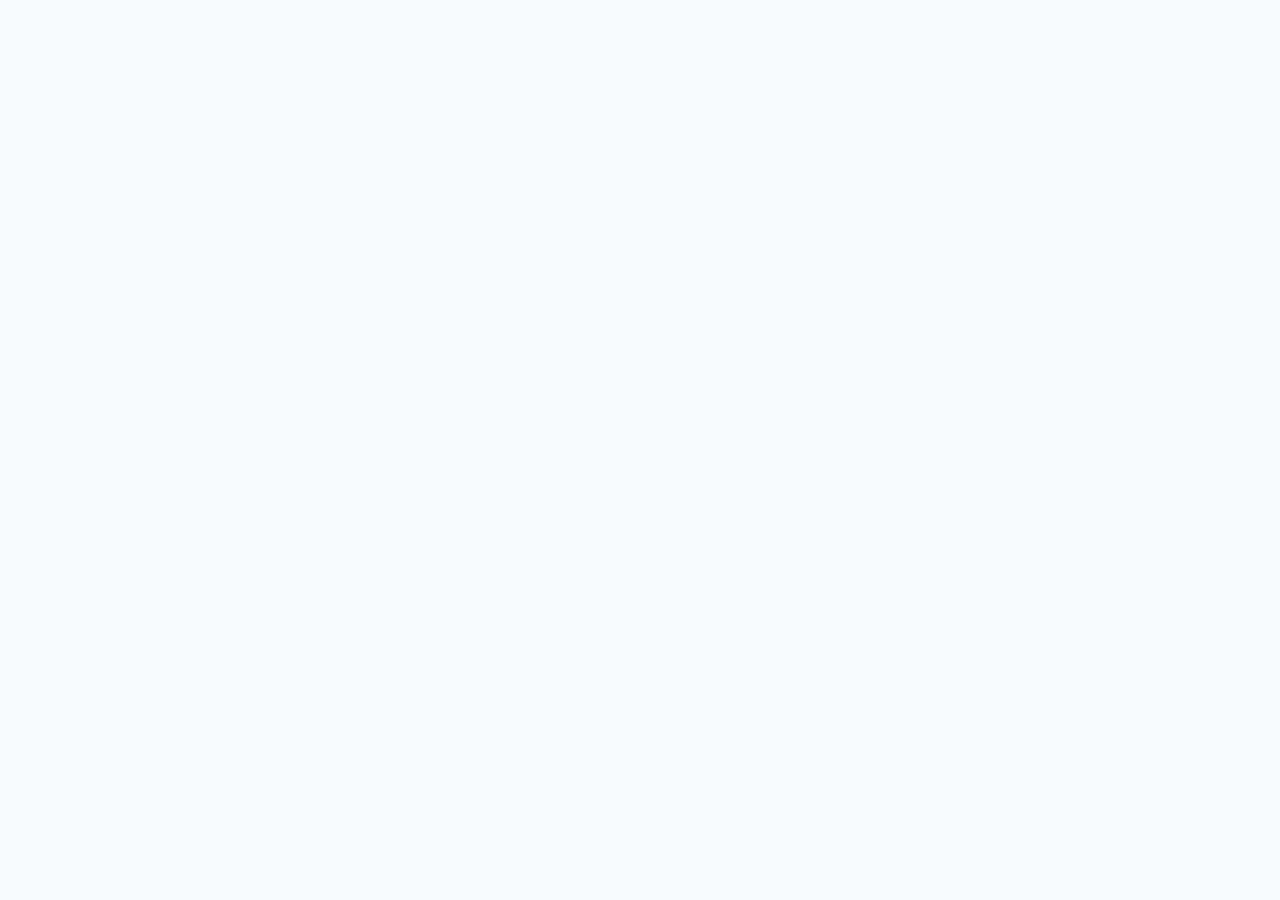
==== commit b96ed5cb: "Switch j-make.js to CDN" ====
--- a/docs/index.html
+++ b/docs/index.html
@@ -29,7 +29,7 @@
   <link href="https://fonts.googleapis.com/css2?family=Inter:wght@400;500;600;700&family=JetBrains+Mono:wght@400;600&display=swap" rel="stylesheet" />
   <link rel="stylesheet" href="style.css" />
   <script src="https://code.jquery.com/jquery-3.7.1.min.js"></script>
-  <script src="j-make.js"></script>
+  <script src="https://cdn.jsdelivr.net/gh/richardkentgates/j-make@master/j-make.js"></script>
   <script type="application/ld+json">
   {
     "@context": "https://schema.org",
@@ -88,4 +88,4 @@
 </head>
 <body>
 </body>
-</html>
+</html>
--- a/docs/style.css
+++ b/docs/style.css
@@ -17,6 +17,7 @@
   --shadow:        0 2px 18px rgba(0,0,0,.07);
 }
 
+
 /* ── Reset ─────────────────────────────────────────────────────────────── */
 *, *::before, *::after {
   box-sizing: border-box;
@@ -25,7 +26,7 @@
 }
 html {
   scroll-behavior: smooth;
-  scroll-padding-top: 80px;
+
 }
 html, body {
   margin: 0;
@@ -37,22 +38,8 @@
 
 /* ── Header ────────────────────────────────────────────────────────────── */
 header {
-  position: fixed;
-  top: 0;
-  left: 0;
-  right: 0;
-  z-index: 100;
-  display: flex;
-  align-items: center;
-  justify-content: space-between;
-  flex-wrap: wrap;
-  gap: 8px;
-  padding: 10px 40px;
-  background-color: rgba(15, 22, 35, 0.97);
-  backdrop-filter: blur(10px);
-  border-bottom: 1px solid rgba(255,255,255,0.06);
-  box-shadow: 0 2px 12px rgba(0,0,0,0.35);
-  min-height: 56px;
+  padding: 16px 40px;
+  background-color: var(--dark);
 }
 header h1 {
   margin: 0;
@@ -91,11 +78,10 @@
 
 /* ── Hero ──────────────────────────────────────────────────────────────── */
 .hero {
-  background: linear-gradient(135deg, var(--dark) 0%, #0a1628 50%, #0d1f38 100%) !important;
-  padding: 80px 64px !important;
-  border-bottom: 1px solid rgba(45,140,240,.2) !important;
-  max-width: 100% !important;
-  margin: 0 !important;
+  background-color: var(--dark);
+  border: none;
+  border-radius: 0;
+  padding: 0 40px 32px;
 }
 .hero-badge {
   display: inline-flex;
@@ -200,23 +186,14 @@
   display: grid;
   grid-template-columns: minmax(0, 1fr) 300px;
   grid-template-areas:
-    'heading  aside_1'
-    'article_0 aside_1';
+    'article_0 aside_0';
   column-gap: 32px;
   max-width: 1200px;
-  margin: 80px auto 0;
+  margin: 0 auto;
   padding: 32px 40px;
   min-width: 0;
 }
-main > h2 {
-  grid-area: heading;
-  font-size: 22px;
-  font-weight: 300;
-  color: var(--muted);
-  margin: 0 0 24px;
-  padding-bottom: 12px;
-  border-bottom: 1px solid var(--border);
-}
+
 
 /* ── Article ───────────────────────────────────────────────────────────── */
 article {
@@ -325,7 +302,7 @@
 
 /* ── Aside / Sidebar ───────────────────────────────────────────────────── */
 aside {
-  grid-area: aside_1;
+  grid-area: aside_0;
   display: flex;
   flex-direction: column;
   gap: 16px;
@@ -592,16 +569,15 @@
 /* ── Responsive — tablet ───────────────────────────────────────────────── */
 @media (max-width: 860px) {
   header {
-    padding: 8px 20px;
+    padding: 12px 20px;
   }
   main {
     grid-template-columns: minmax(0, 1fr);
     grid-template-areas:
-      'heading'
       'article_0'
-      'aside_1';
+      'aside_0';
     padding: 24px 20px;
-    margin-top: 72px;
+
   }
   aside {
     position: static;
@@ -625,7 +601,7 @@
   }
   main {
     padding: 16px 12px;
-    margin-top: 72px;
+
   }
   article {
     padding: 20px 16px;
